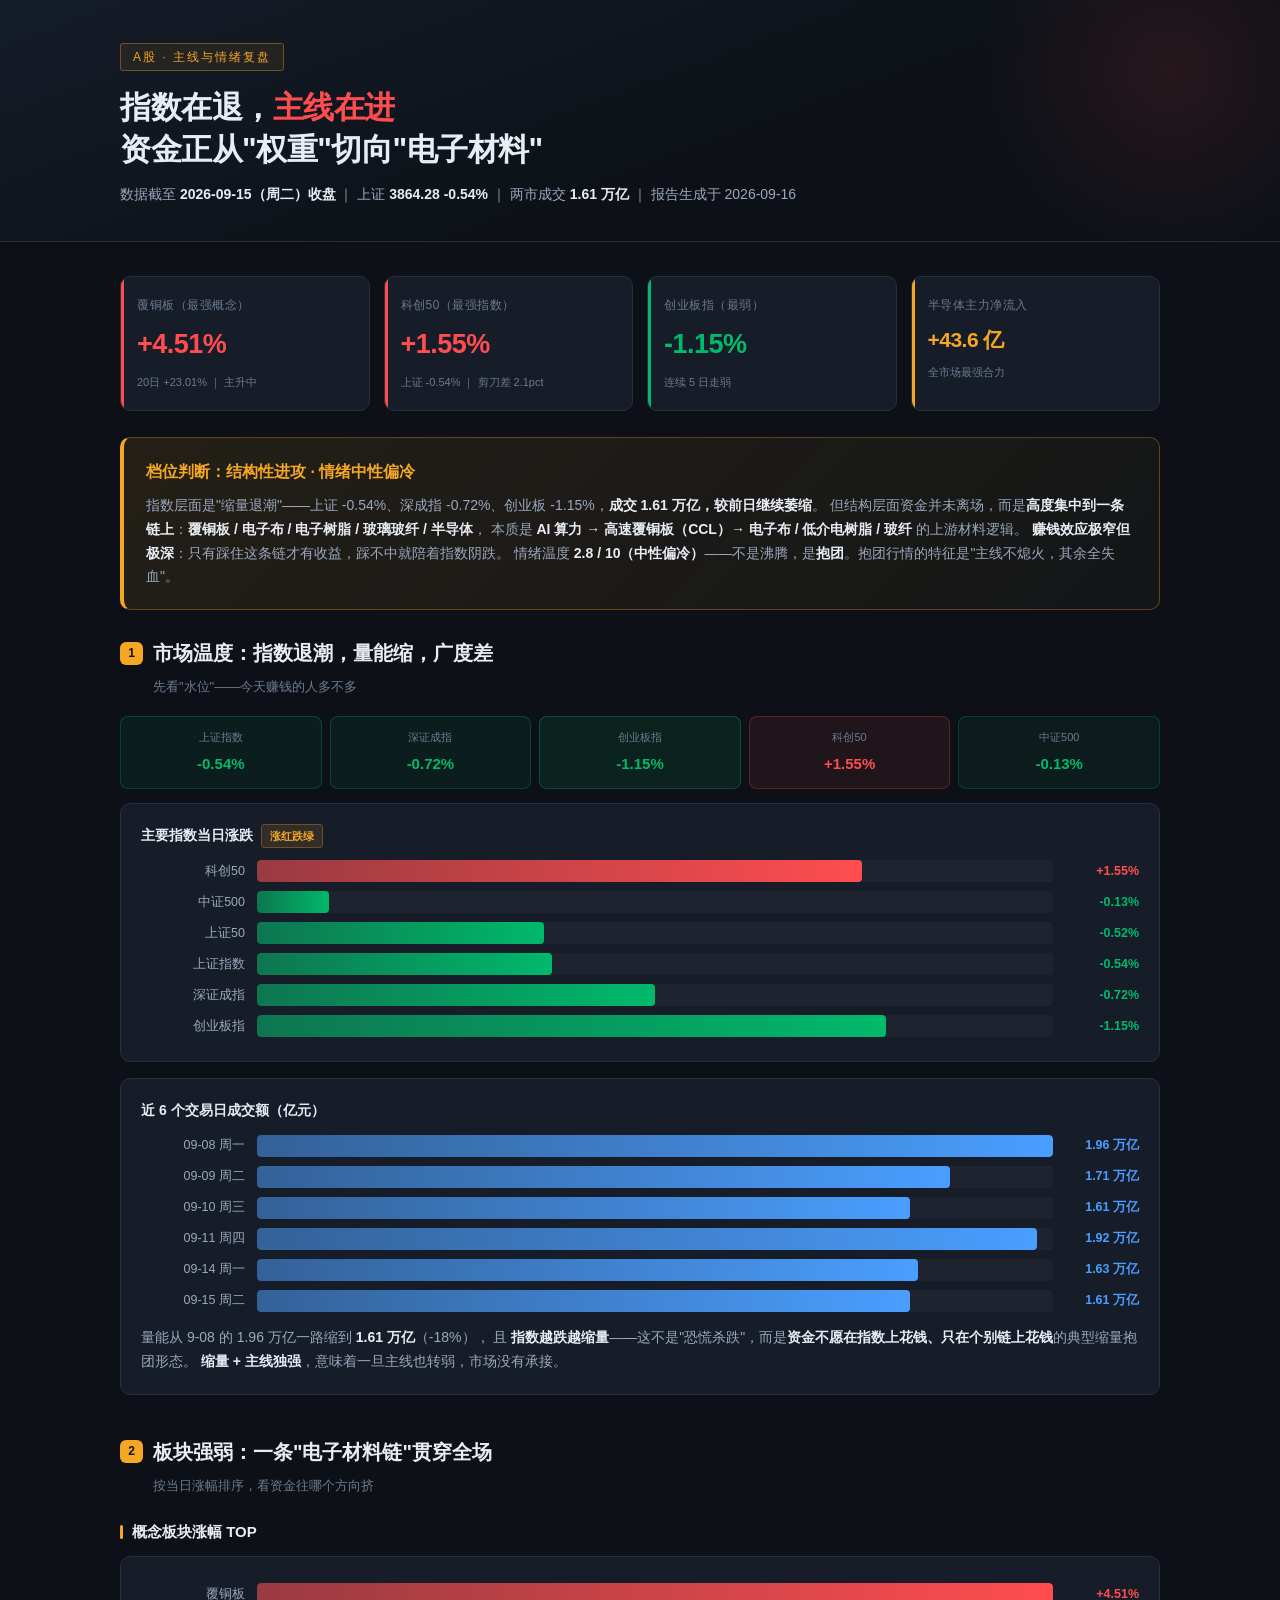
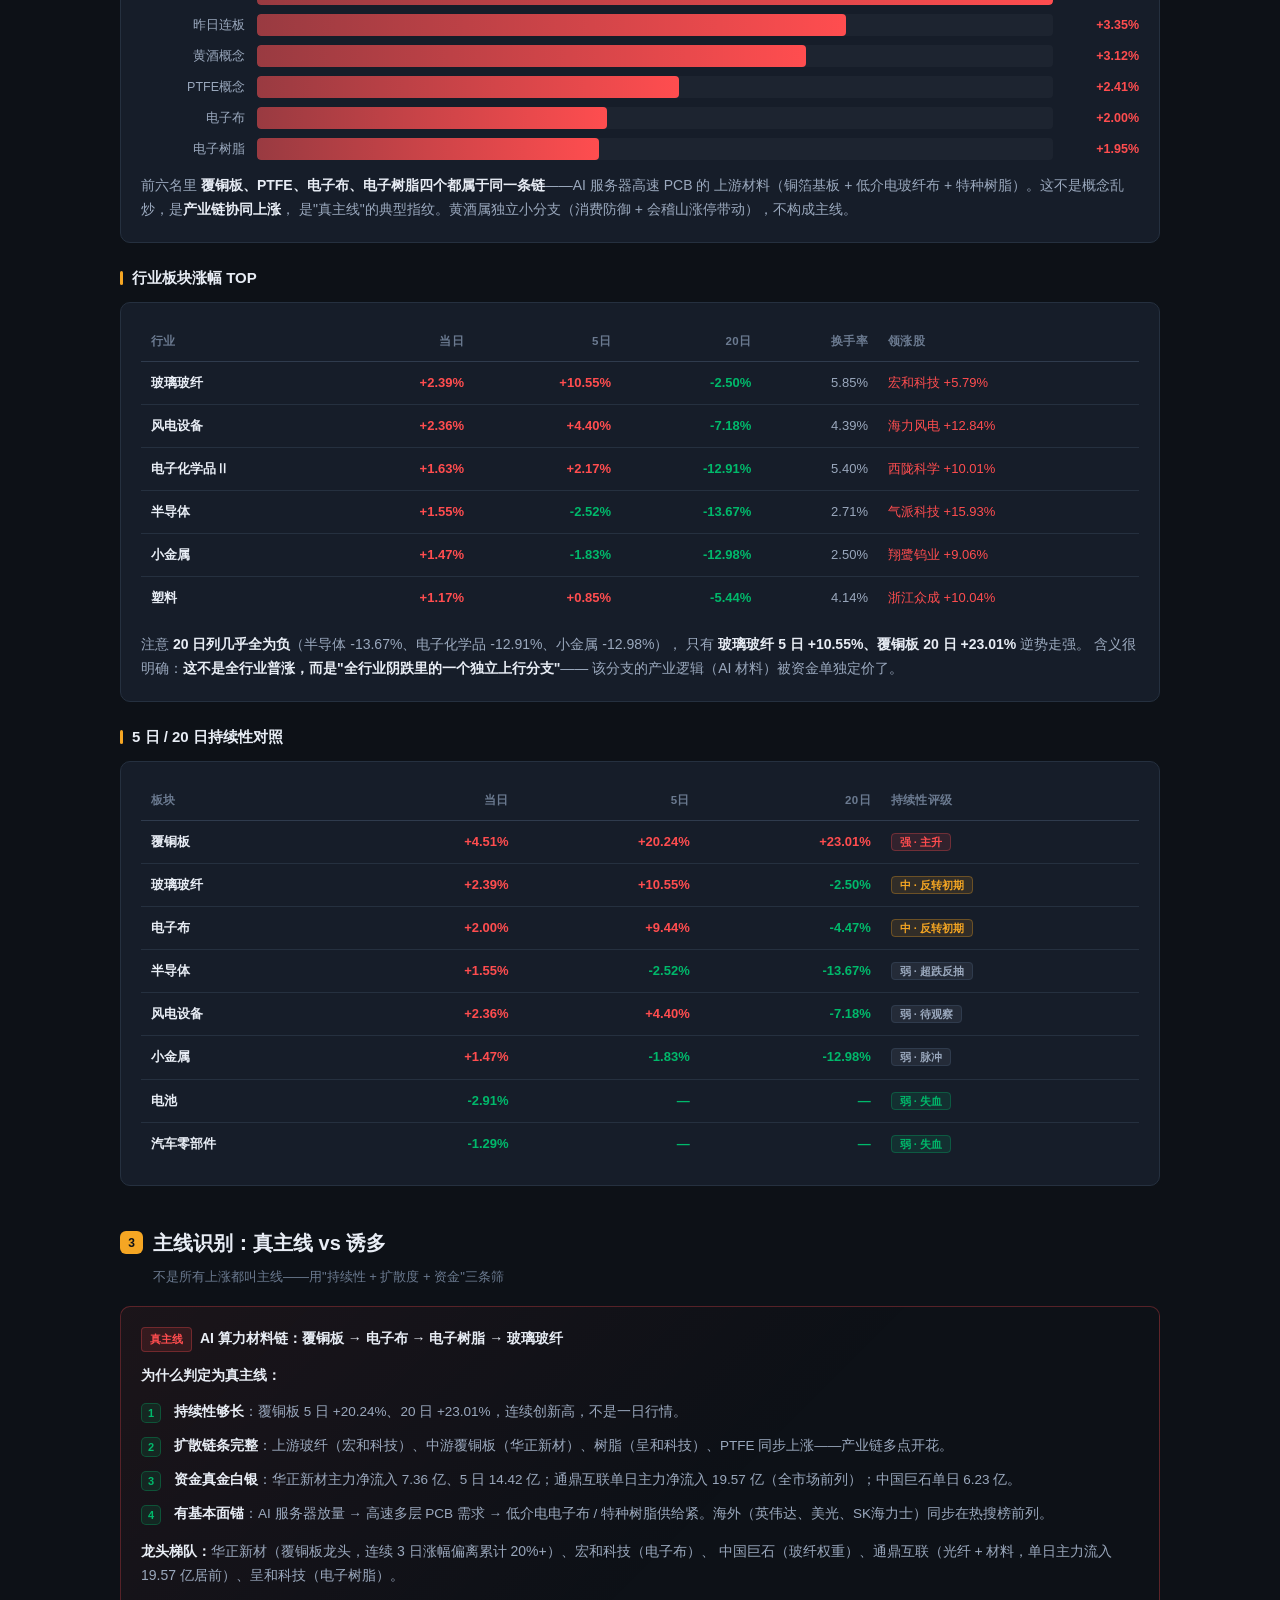
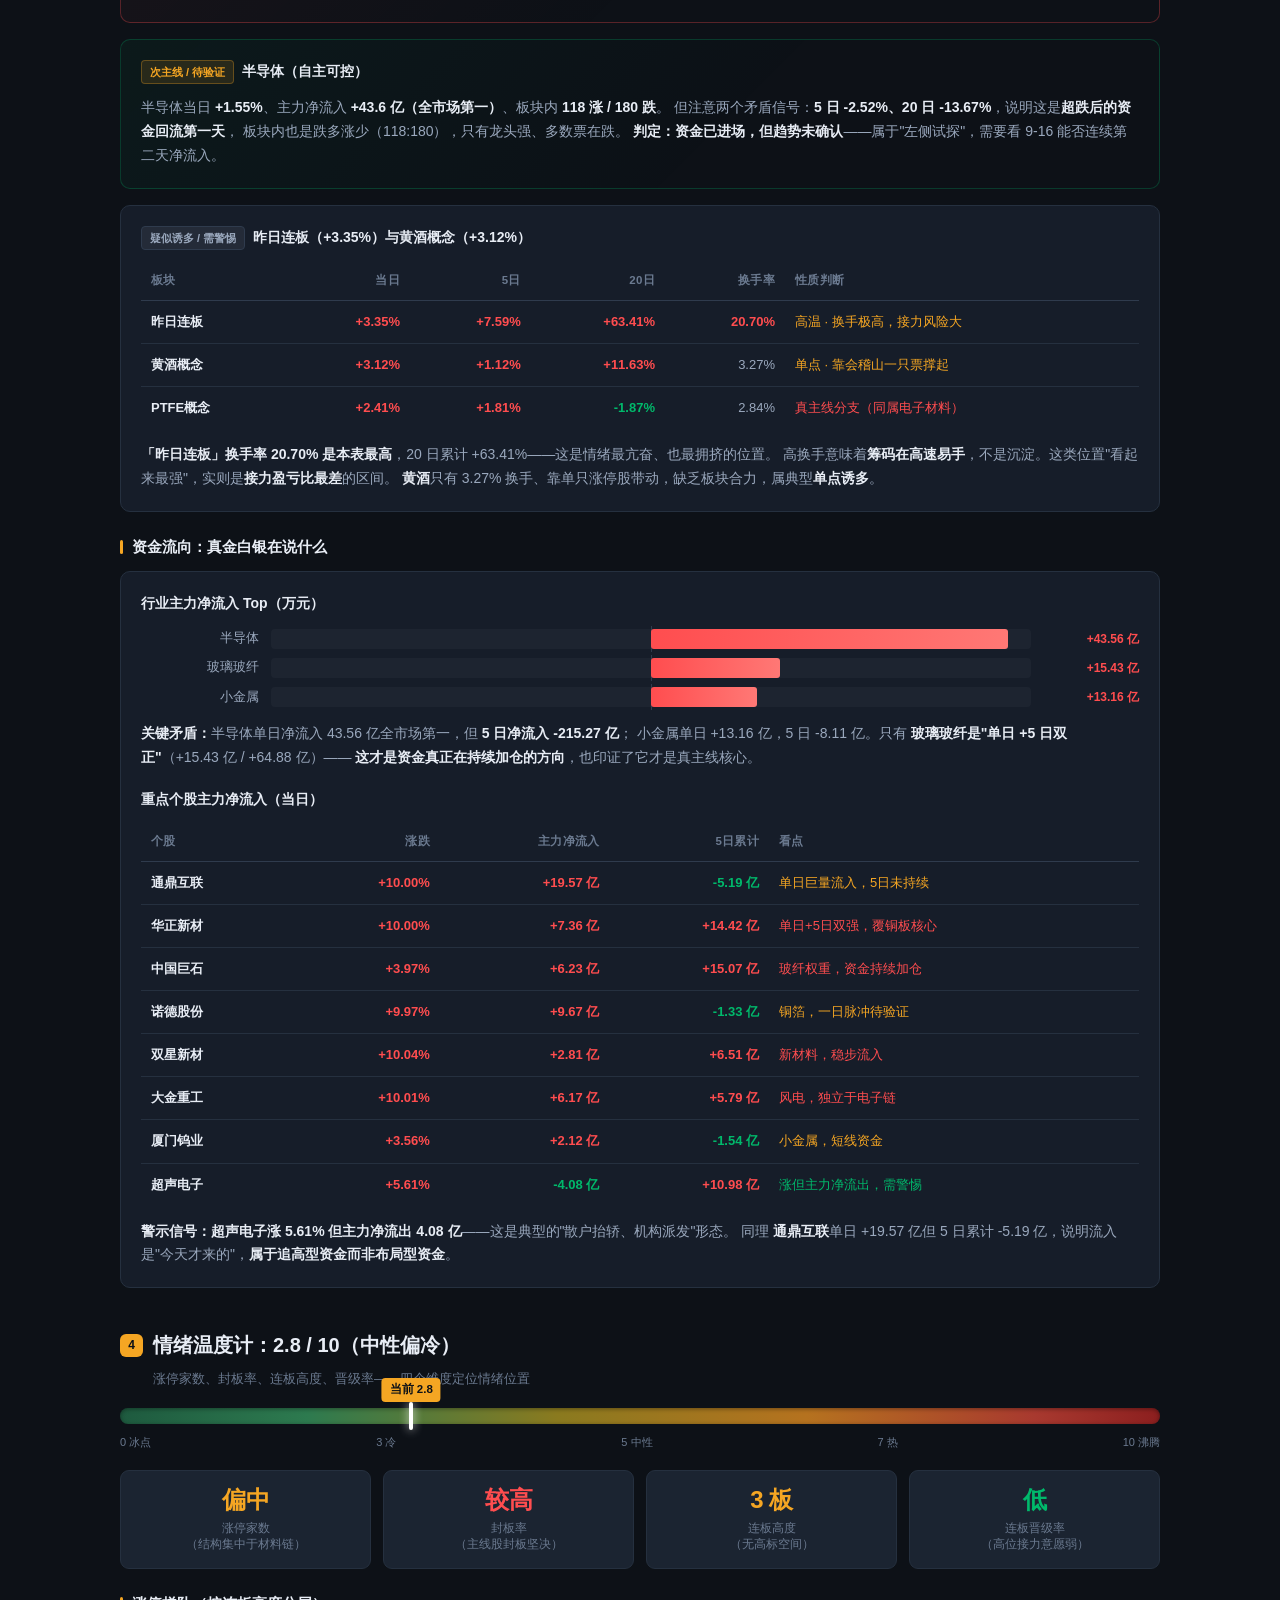
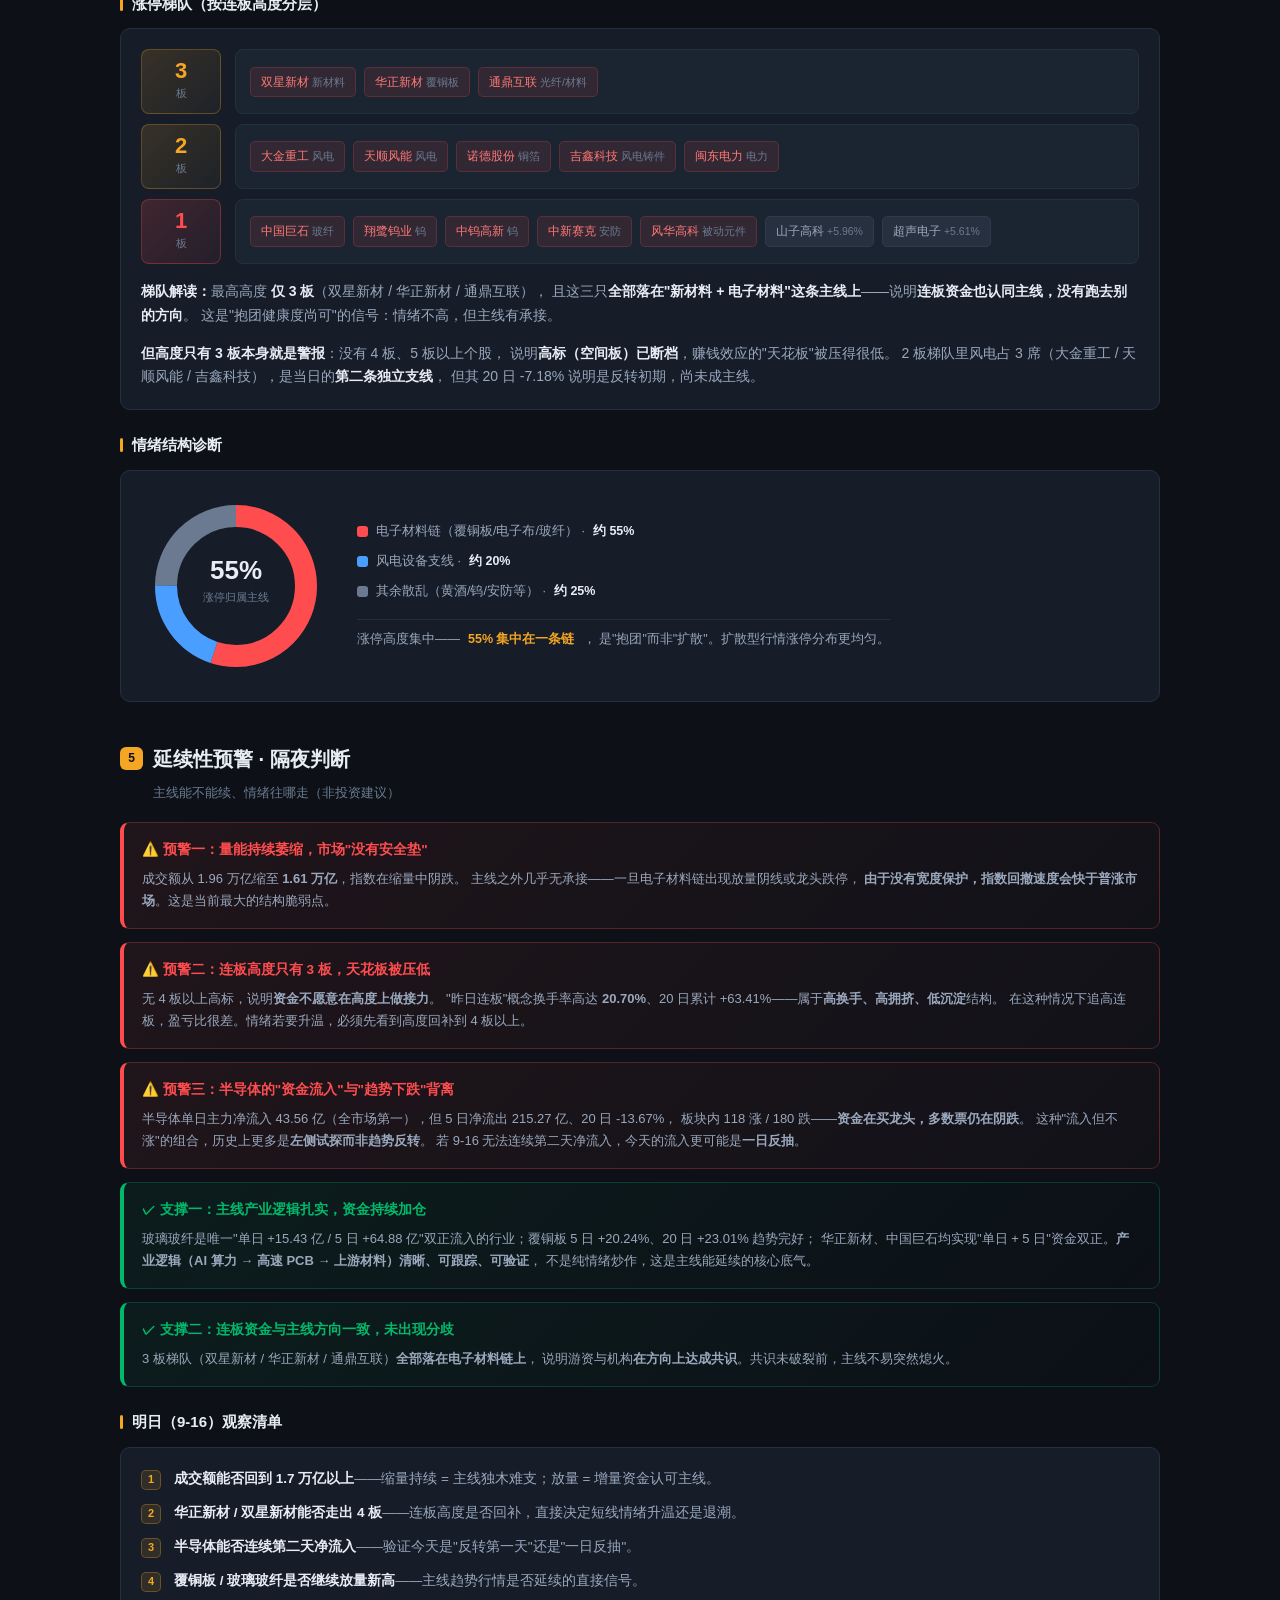
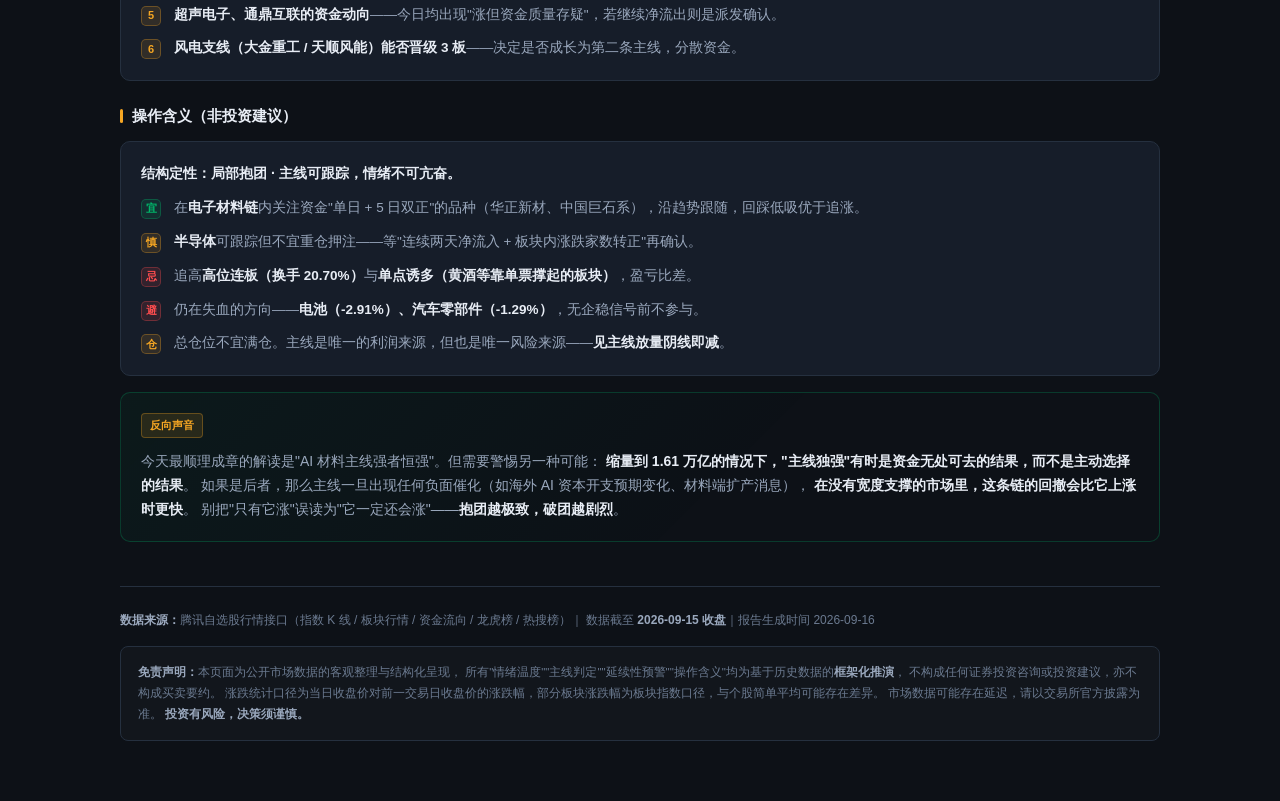
==== index.html @ 22509b4c "A股主线与情绪复盘 2026-09-15 收盘" ====
<!DOCTYPE html>
<html lang="zh-CN">
<head>
<meta charset="UTF-8">
<meta name="viewport" content="width=device-width, initial-scale=1.0">
<title>A股主线与情绪温度 · 2026-09-15 收盘复盘</title>
<style>
:root{
  --bg:#0d1117; --bg2:#131a24; --card:#161d29; --card2:#1b2431;
  --line:#25303f; --line2:#2f3b4d;
  --txt:#e8edf5; --txt2:#9aa8bd; --txt3:#6b7a90;
  --up:#ff4d4f; --up2:#ff7875; --upbg:rgba(255,77,79,.12);
  --dn:#00b96b; --dn2:#3ddc97; --dnbg:rgba(0,185,107,.12);
  --acc:#f5a623; --acc2:#ffc53d;
  --blue:#4a9eff; --purple:#a78bfa; --cyan:#22d3ee;
}
*{margin:0;padding:0;box-sizing:border-box}
body{
  background:var(--bg); color:var(--txt);
  font-family:-apple-system,BlinkMacSystemFont,"PingFang SC","Microsoft YaHei","Helvetica Neue",sans-serif;
  line-height:1.7; -webkit-font-smoothing:antialiased;
  padding:0 0 60px;
}
.wrap{max-width:1080px;margin:0 auto;padding:0 20px}

/* ===== HEADER ===== */
header{
  background:linear-gradient(160deg,#141c28 0%,#0d1117 60%);
  border-bottom:1px solid var(--line);
  padding:42px 0 34px; margin-bottom:34px;
  position:relative; overflow:hidden;
}
header::after{
  content:""; position:absolute; top:-120px; right:-80px;
  width:380px; height:380px; border-radius:50%;
  background:radial-gradient(circle,rgba(255,77,79,.10),transparent 70%);
}
.tag{
  display:inline-block; font-size:12px; letter-spacing:2px;
  color:var(--acc); border:1px solid rgba(245,166,35,.35);
  background:rgba(245,166,35,.08);
  padding:3px 12px; border-radius:3px; margin-bottom:16px;
}
h1{font-size:31px;font-weight:800;letter-spacing:-.5px;line-height:1.35;margin-bottom:12px}
h1 .em{color:var(--up)}
.sub{color:var(--txt2);font-size:14px}
.sub b{color:var(--txt)}

/* ===== KPI ===== */
.kpis{display:grid;grid-template-columns:repeat(4,1fr);gap:14px;margin:26px 0 8px}
.kpi{
  background:var(--card); border:1px solid var(--line);
  border-radius:10px; padding:18px 16px; position:relative; overflow:hidden;
}
.kpi::before{content:"";position:absolute;left:0;top:0;bottom:0;width:3px;background:var(--line2)}
.kpi.up::before{background:var(--up)}
.kpi.dn::before{background:var(--dn)}
.kpi.ac::before{background:var(--acc)}
.kpi.bl::before{background:var(--blue)}
.kpi .lb{font-size:12px;color:var(--txt3);margin-bottom:7px;letter-spacing:.5px}
.kpi .vl{font-size:27px;font-weight:800;letter-spacing:-.5px;font-variant-numeric:tabular-nums}
.kpi .vl.s{font-size:21px}
.kpi .nt{font-size:11px;color:var(--txt3);margin-top:5px}
.c-up{color:var(--up)} .c-dn{color:var(--dn)} .c-ac{color:var(--acc)} .c-bl{color:var(--blue)}
.c-cy{color:var(--cyan)} .c-pu{color:var(--purple)}

/* ===== VERDICT ===== */
.verdict{
  background:linear-gradient(135deg,rgba(245,166,35,.10),rgba(245,166,35,.03));
  border:1px solid rgba(245,166,35,.30); border-left:4px solid var(--acc);
  border-radius:10px; padding:20px 22px; margin:26px 0;
}
.verdict .t{font-size:16px;font-weight:800;color:var(--acc);margin-bottom:9px}
.verdict p{font-size:14px;color:var(--txt2)}
.verdict p b{color:var(--txt)}

/* ===== SECTION ===== */
section{margin-bottom:40px}
h2{
  font-size:20px;font-weight:800;margin-bottom:6px;
  display:flex;align-items:center;gap:10px;
}
h2 .n{
  font-size:12px;font-weight:700;color:var(--bg);background:var(--acc);
  width:23px;height:23px;border-radius:6px;display:flex;
  align-items:center;justify-content:center;flex:0 0 auto;
}
.h2sub{font-size:13px;color:var(--txt3);margin-bottom:18px;padding-left:33px}
h3{font-size:15px;font-weight:700;margin:22px 0 12px;color:var(--txt)}
h3::before{content:"";display:inline-block;width:3px;height:14px;background:var(--acc);
  border-radius:2px;margin-right:9px;vertical-align:-2px}

p.body{font-size:14px;color:var(--txt2);margin-bottom:14px}
p.body b{color:var(--txt)}
p.body .up{color:var(--up);font-weight:700}
p.body .dn{color:var(--dn);font-weight:700}

/* ===== CARD ===== */
.card{background:var(--card);border:1px solid var(--line);border-radius:10px;padding:20px;margin-bottom:16px}
.card.hl{border-color:rgba(255,77,79,.30);background:linear-gradient(135deg,rgba(255,77,79,.06),transparent 60%)}
.card.hl2{border-color:rgba(0,185,107,.25);background:linear-gradient(135deg,rgba(0,185,107,.05),transparent 60%)}
.card .ct{font-size:14px;font-weight:700;margin-bottom:12px;display:flex;align-items:center;gap:8px}
.badge{font-size:11px;padding:2px 8px;border-radius:4px;font-weight:700}
.bg-up{background:var(--upbg);color:var(--up);border:1px solid rgba(255,77,79,.3)}
.bg-dn{background:var(--dnbg);color:var(--dn);border:1px solid rgba(0,185,107,.3)}
.bg-ac{background:rgba(245,166,35,.12);color:var(--acc);border:1px solid rgba(245,166,35,.3)}
.bg-bl{background:rgba(74,158,255,.12);color:var(--blue);border:1px solid rgba(74,158,255,.3)}
.bg-gy{background:rgba(154,168,189,.1);color:var(--txt2);border:1px solid var(--line2)}

/* ===== TABLE ===== */
table{width:100%;border-collapse:collapse;font-size:13px}
th{
  text-align:left;font-size:11.5px;color:var(--txt3);font-weight:600;
  padding:9px 10px;border-bottom:1px solid var(--line2);white-space:nowrap;
  letter-spacing:.3px;
}
td{padding:10px;border-bottom:1px solid var(--line);color:var(--txt2);font-variant-numeric:tabular-nums}
tbody tr:last-child td{border-bottom:none}
tbody tr:hover{background:rgba(255,255,255,.02)}
td.nm{color:var(--txt);font-weight:600}
td.num{text-align:right}
th.num{text-align:right}
.mono{font-variant-numeric:tabular-nums;font-weight:700}

/* ===== BAR CHART ===== */
.bars{display:flex;flex-direction:column;gap:9px;margin:6px 0 4px}
.bar-row{display:grid;grid-template-columns:104px 1fr 74px;gap:12px;align-items:center}
.bar-lb{font-size:12.5px;color:var(--txt2);text-align:right;white-space:nowrap;overflow:hidden;text-overflow:ellipsis}
.bar-track{height:22px;background:rgba(255,255,255,.03);border-radius:4px;position:relative;overflow:hidden}
.bar-fill{height:100%;border-radius:4px;position:relative;transition:width .8s cubic-bezier(.2,.8,.3,1)}
.bar-fill.up{background:linear-gradient(90deg,rgba(255,77,79,.55),var(--up))}
.bar-fill.dn{background:linear-gradient(90deg,rgba(0,185,107,.55),var(--dn))}
.bar-fill.mix{background:linear-gradient(90deg,rgba(74,158,255,.5),var(--blue))}
.bar-vl{font-size:12.5px;font-weight:700;font-variant-numeric:tabular-nums;text-align:right}

/* sparkline-ish heat row */
.heat{display:grid;grid-template-columns:repeat(5,1fr);gap:8px;margin-bottom:14px}
.hcell{border-radius:8px;padding:11px 8px;text-align:center;border:1px solid var(--line)}
.hcell .d{font-size:11px;color:var(--txt3);margin-bottom:4px}
.hcell .v{font-size:15px;font-weight:800;font-variant-numeric:tabular-nums}

/* ===== LADDER ===== */
.ladder{display:flex;flex-direction:column;gap:10px}
.rung{
  display:grid;grid-template-columns:80px 1fr;gap:14px;align-items:stretch;
}
.rung-h{
  background:linear-gradient(135deg,rgba(255,77,79,.18),rgba(255,77,79,.06));
  border:1px solid rgba(255,77,79,.30); border-radius:8px;
  display:flex;flex-direction:column;align-items:center;justify-content:center;
  padding:10px 4px;
}
.rung-h .n{font-size:22px;font-weight:900;color:var(--up);line-height:1}
.rung-h .t{font-size:10.5px;color:var(--txt3);margin-top:3px}
.rung-h.low{background:linear-gradient(135deg,rgba(245,166,35,.15),rgba(245,166,35,.04));border-color:rgba(245,166,35,.28)}
.rung-h.low .n{color:var(--acc)}
.rung-b{
  background:var(--card2);border:1px solid var(--line);border-radius:8px;
  padding:11px 14px;display:flex;flex-wrap:wrap;gap:8px;align-items:center;
}
.stk{
  font-size:12px;padding:4px 10px;border-radius:5px;
  background:rgba(255,77,79,.10);color:var(--up2);
  border:1px solid rgba(255,77,79,.20);white-space:nowrap;
}
.stk .s{color:var(--txt3);font-size:10.5px;margin-left:3px}
.stk.g{background:rgba(154,168,189,.09);color:var(--txt2);border-color:var(--line2)}
.stk.g .s{color:var(--txt3)}

/* ===== GAUGE ===== */
.gauge{margin:8px 0 18px}
.gauge-track{
  height:16px;border-radius:9px;position:relative;
  background:linear-gradient(90deg,#1e5a3f 0%,#2d7a4f 18%,#8a7a1f 42%,#b5721f 66%,#a8392f 88%,#8c1f1f 100%);
  box-shadow:inset 0 1px 4px rgba(0,0,0,.4);
}
.gauge-mark{
  position:absolute;top:-6px;width:4px;height:28px;border-radius:2px;
  background:#fff;box-shadow:0 0 10px rgba(255,255,255,.85);
  transform:translateX(-50%);
}
.gauge-mark::after{
  content:attr(data-lb);position:absolute;top:-24px;left:50%;transform:translateX(-50%);
  font-size:11.5px;font-weight:800;color:#fff;background:var(--acc);
  padding:2px 8px;border-radius:4px;white-space:nowrap;color:var(--bg);
}
.gauge-scale{display:flex;justify-content:space-between;font-size:11px;color:var(--txt3);margin-top:9px}

/* ===== METRIC GRID ===== */
.mgrid{display:grid;grid-template-columns:repeat(4,1fr);gap:12px}
.mbox{background:var(--card2);border:1px solid var(--line);border-radius:9px;padding:15px 13px;text-align:center}
.mbox .mv{font-size:24px;font-weight:900;letter-spacing:-.5px;font-variant-numeric:tabular-nums;line-height:1.15}
.mbox .ml{font-size:11.5px;color:var(--txt3);margin-top:6px;line-height:1.45}

/* ===== FLOW ===== */
.flow{display:flex;flex-direction:column;gap:8px}
.frow{display:grid;grid-template-columns:118px 1fr 96px;gap:12px;align-items:center}
.flb{font-size:12.5px;color:var(--txt2);text-align:right}
.ftrack{height:20px;background:rgba(255,255,255,.03);border-radius:4px;position:relative}
.ftrack .mid{position:absolute;left:50%;top:-3px;bottom:-3px;width:1px;background:var(--line2)}
.ffill{position:absolute;top:0;bottom:0;border-radius:3px}
.ffill.p{background:linear-gradient(90deg,var(--up),var(--up2));left:50%}
.ffill.n{background:linear-gradient(90deg,rgba(0,185,107,.6),var(--dn));right:50%}
.fvl{font-size:12px;font-weight:700;text-align:right;font-variant-numeric:tabular-nums}

/* ===== WARN / RISK ===== */
.warn{
  background:linear-gradient(135deg,rgba(255,77,79,.08),rgba(255,77,79,.02));
  border:1px solid rgba(255,77,79,.28); border-left:4px solid var(--up);
  border-radius:9px; padding:16px 18px; margin-bottom:13px;
}
.warn .wt{font-size:13.5px;font-weight:800;color:var(--up);margin-bottom:6px}
.warn p{font-size:13px;color:var(--txt2)}
.ok{
  background:linear-gradient(135deg,rgba(0,185,107,.07),transparent);
  border:1px solid rgba(0,185,107,.25); border-left:4px solid var(--dn);
  border-radius:9px; padding:16px 18px; margin-bottom:13px;
}
.ok .wt{font-size:13.5px;font-weight:800;color:var(--dn);margin-bottom:6px}
.ok p{font-size:13px;color:var(--txt2)}

/* ===== CHECKLIST ===== */
.ck{list-style:none;display:flex;flex-direction:column;gap:11px}
.ck li{
  display:grid;grid-template-columns:22px 1fr;gap:11px;font-size:13.5px;
  color:var(--txt2); align-items:start;
}
.ck li .ic{
  width:20px;height:20px;border-radius:5px;display:flex;align-items:center;
  justify-content:center;font-size:11px;font-weight:800;margin-top:2px;
}
.ck li .ic.r{background:var(--upbg);color:var(--up);border:1px solid rgba(255,77,79,.3)}
.ck li .ic.g{background:var(--dnbg);color:var(--dn);border:1px solid rgba(0,185,107,.3)}
.ck li .ic.a{background:rgba(245,166,35,.12);color:var(--acc);border:1px solid rgba(245,166,35,.3)}
.ck li b{color:var(--txt)}

/* ===== DONUT ===== */
.donut-wrap{display:flex;align-items:center;gap:26px;flex-wrap:wrap}
.legend{display:flex;flex-direction:column;gap:9px;font-size:12.5px;color:var(--txt2)}
.legend div{display:flex;align-items:center;gap:8px}
.dot{width:11px;height:11px;border-radius:3px;flex:0 0 auto}

/* ===== FOOTER ===== */
footer{
  border-top:1px solid var(--line);margin-top:44px;padding-top:22px;
  font-size:12px;color:var(--txt3);line-height:1.85;
}
footer b{color:var(--txt2)}
.disc{
  background:rgba(255,255,255,.02);border:1px solid var(--line);
  border-radius:8px;padding:15px 17px;margin-top:14px;font-size:11.5px;color:var(--txt3);
}

@media (max-width:760px){
  h1{font-size:23px}
  .kpis{grid-template-columns:repeat(2,1fr)}
  .mgrid{grid-template-columns:repeat(2,1fr)}
  .heat{grid-template-columns:repeat(3,1fr)}
  .bar-row{grid-template-columns:78px 1fr 62px}
  .frow{grid-template-columns:88px 1fr 74px}
  .rung{grid-template-columns:64px 1fr}
  .wrap{padding:0 14px}
  table{font-size:12px}
  td,th{padding:8px 6px}
}
</style>
</head>
<body>

<header>
  <div class="wrap">
    <div class="tag">A股 · 主线与情绪复盘</div>
    <h1>指数在退，<span class="em">主线在进</span><br>资金正从"权重"切向"电子材料"</h1>
    <div class="sub">
      数据截至 <b>2026-09-15（周二）收盘</b> ｜ 上证 <b class="c-dn">3864.28&nbsp;-0.54%</b>
      ｜ 两市成交 <b>1.61 万亿</b> ｜ 报告生成于 2026-09-16
    </div>
  </div>
</header>

<div class="wrap">

  <!-- KPI -->
  <div class="kpis">
    <div class="kpi up">
      <div class="lb">覆铜板（最强概念）</div>
      <div class="vl c-up">+4.51%</div>
      <div class="nt">20日 +23.01% ｜ 主升中</div>
    </div>
    <div class="kpi up">
      <div class="lb">科创50（最强指数）</div>
      <div class="vl c-up">+1.55%</div>
      <div class="nt">上证 -0.54% ｜ 剪刀差 2.1pct</div>
    </div>
    <div class="kpi dn">
      <div class="lb">创业板指（最弱）</div>
      <div class="vl c-dn">-1.15%</div>
      <div class="nt">连续 5 日走弱</div>
    </div>
    <div class="kpi ac">
      <div class="lb">半导体主力净流入</div>
      <div class="vl c-ac s">+43.6 亿</div>
      <div class="nt">全市场最强合力</div>
    </div>
  </div>

  <div class="verdict">
    <div class="t">档位判断：结构性进攻 · 情绪中性偏冷</div>
    <p>
      指数层面是"缩量退潮"——上证 -0.54%、深成指 -0.72%、创业板 -1.15%，<b>成交 1.61 万亿，较前日继续萎缩</b>。
      但结构层面资金并未离场，而是<b>高度集中到一条链上</b>：<b>覆铜板 / 电子布 / 电子树脂 / 玻璃玻纤 / 半导体</b>，
      本质是 <b>AI 算力 → 高速覆铜板（CCL）→ 电子布 / 低介电树脂 / 玻纤</b> 的上游材料逻辑。
      <b>赚钱效应极窄但极深</b>：只有踩住这条链才有收益，踩不中就陪着指数阴跌。
      情绪温度 <b>2.8 / 10（中性偏冷）</b>——不是沸腾，是<b>抱团</b>。抱团行情的特征是"主线不熄火，其余全失血"。
    </p>
  </div>

  <!-- 1 市场广度 -->
  <section>
    <h2><span class="n">1</span>市场温度：指数退潮，量能缩，广度差</h2>
    <div class="h2sub">先看"水位"——今天赚钱的人多不多</div>

    <div class="heat">
      <div class="hcell" style="background:rgba(0,185,107,.08);border-color:rgba(0,185,107,.25)">
        <div class="d">上证指数</div><div class="v c-dn">-0.54%</div>
      </div>
      <div class="hcell" style="background:rgba(0,185,107,.08);border-color:rgba(0,185,107,.25)">
        <div class="d">深证成指</div><div class="v c-dn">-0.72%</div>
      </div>
      <div class="hcell" style="background:rgba(0,185,107,.10);border-color:rgba(0,185,107,.3)">
        <div class="d">创业板指</div><div class="v c-dn">-1.15%</div>
      </div>
      <div class="hcell" style="background:rgba(255,77,79,.08);border-color:rgba(255,77,79,.25)">
        <div class="d">科创50</div><div class="v c-up">+1.55%</div>
      </div>
      <div class="hcell" style="background:rgba(0,185,107,.07);border-color:rgba(0,185,107,.22)">
        <div class="d">中证500</div><div class="v c-dn">-0.13%</div>
      </div>
    </div>

    <div class="card">
      <div class="ct">主要指数当日涨跌 <span class="badge bg-ac">涨红跌绿</span></div>
      <div class="bars">
        <div class="bar-row">
          <div class="bar-lb">科创50</div>
          <div class="bar-track"><div class="bar-fill up" style="width:76%"></div></div>
          <div class="bar-vl c-up">+1.55%</div>
        </div>
        <div class="bar-row">
          <div class="bar-lb">中证500</div>
          <div class="bar-track"><div class="bar-fill dn" style="width:9%"></div></div>
          <div class="bar-vl c-dn">-0.13%</div>
        </div>
        <div class="bar-row">
          <div class="bar-lb">上证50</div>
          <div class="bar-track"><div class="bar-fill dn" style="width:36%"></div></div>
          <div class="bar-vl c-dn">-0.52%</div>
        </div>
        <div class="bar-row">
          <div class="bar-lb">上证指数</div>
          <div class="bar-track"><div class="bar-fill dn" style="width:37%"></div></div>
          <div class="bar-vl c-dn">-0.54%</div>
        </div>
        <div class="bar-row">
          <div class="bar-lb">深证成指</div>
          <div class="bar-track"><div class="bar-fill dn" style="width:50%"></div></div>
          <div class="bar-vl c-dn">-0.72%</div>
        </div>
        <div class="bar-row">
          <div class="bar-lb">创业板指</div>
          <div class="bar-track"><div class="bar-fill dn" style="width:79%"></div></div>
          <div class="bar-vl c-dn">-1.15%</div>
        </div>
      </div>
    </div>

    <div class="card">
      <div class="ct">近 6 个交易日成交额（亿元）</div>
      <div class="bars">
        <div class="bar-row">
          <div class="bar-lb">09-08 周一</div>
          <div class="bar-track"><div class="bar-fill mix" style="width:100%"></div></div>
          <div class="bar-vl" style="color:var(--blue)">1.96 万亿</div>
        </div>
        <div class="bar-row">
          <div class="bar-lb">09-09 周二</div>
          <div class="bar-track"><div class="bar-fill mix" style="width:87%"></div></div>
          <div class="bar-vl" style="color:var(--blue)">1.71 万亿</div>
        </div>
        <div class="bar-row">
          <div class="bar-lb">09-10 周三</div>
          <div class="bar-track"><div class="bar-fill mix" style="width:82%"></div></div>
          <div class="bar-vl" style="color:var(--blue)">1.61 万亿</div>
        </div>
        <div class="bar-row">
          <div class="bar-lb">09-11 周四</div>
          <div class="bar-track"><div class="bar-fill mix" style="width:98%"></div></div>
          <div class="bar-vl" style="color:var(--blue)">1.92 万亿</div>
        </div>
        <div class="bar-row">
          <div class="bar-lb">09-14 周一</div>
          <div class="bar-track"><div class="bar-fill mix" style="width:83%"></div></div>
          <div class="bar-vl" style="color:var(--blue)">1.63 万亿</div>
        </div>
        <div class="bar-row">
          <div class="bar-lb">09-15 周二</div>
          <div class="bar-track"><div class="bar-fill mix" style="width:82%"></div></div>
          <div class="bar-vl" style="color:var(--blue)">1.61 万亿</div>
        </div>
      </div>
      <p class="body" style="margin-top:14px;margin-bottom:0">
        量能从 9-08 的 1.96 万亿一路缩到 <b>1.61 万亿</b>（-18%），
        且 <b>指数越跌越缩量</b>——这不是"恐慌杀跌"，而是<b>资金不愿在指数上花钱、只在个别链上花钱</b>的典型缩量抱团形态。
        <b>缩量 + 主线独强</b>，意味着一旦主线也转弱，市场没有承接。
      </p>
    </div>
  </section>

  <!-- 2 板块强弱 -->
  <section>
    <h2><span class="n">2</span>板块强弱：一条"电子材料链"贯穿全场</h2>
    <div class="h2sub">按当日涨幅排序，看资金往哪个方向挤</div>

    <h3>概念板块涨幅 TOP</h3>
    <div class="card">
      <div class="bars">
        <div class="bar-row">
          <div class="bar-lb">覆铜板</div>
          <div class="bar-track"><div class="bar-fill up" style="width:100%"></div></div>
          <div class="bar-vl c-up">+4.51%</div>
        </div>
        <div class="bar-row">
          <div class="bar-lb">昨日连板</div>
          <div class="bar-track"><div class="bar-fill up" style="width:74%"></div></div>
          <div class="bar-vl c-up">+3.35%</div>
        </div>
        <div class="bar-row">
          <div class="bar-lb">黄酒概念</div>
          <div class="bar-track"><div class="bar-fill up" style="width:69%"></div></div>
          <div class="bar-vl c-up">+3.12%</div>
        </div>
        <div class="bar-row">
          <div class="bar-lb">PTFE概念</div>
          <div class="bar-track"><div class="bar-fill up" style="width:53%"></div></div>
          <div class="bar-vl c-up">+2.41%</div>
        </div>
        <div class="bar-row">
          <div class="bar-lb">电子布</div>
          <div class="bar-track"><div class="bar-fill up" style="width:44%"></div></div>
          <div class="bar-vl c-up">+2.00%</div>
        </div>
        <div class="bar-row">
          <div class="bar-lb">电子树脂</div>
          <div class="bar-track"><div class="bar-fill up" style="width:43%"></div></div>
          <div class="bar-vl c-up">+1.95%</div>
        </div>
      </div>
      <p class="body" style="margin-top:14px;margin-bottom:0">
        前六名里 <b>覆铜板、PTFE、电子布、电子树脂四个都属于同一条链</b>——AI 服务器高速 PCB 的
        上游材料（铜箔基板 + 低介电玻纤布 + 特种树脂）。这不是概念乱炒，是<b>产业链协同上涨</b>，
        是"真主线"的典型指纹。黄酒属独立小分支（消费防御 + 会稽山涨停带动），不构成主线。
      </p>
    </div>

    <h3>行业板块涨幅 TOP</h3>
    <div class="card">
      <table>
        <thead>
          <tr>
            <th>行业</th><th class="num">当日</th><th class="num">5日</th>
            <th class="num">20日</th><th class="num">换手率</th><th>领涨股</th>
          </tr>
        </thead>
        <tbody>
          <tr>
            <td class="nm">玻璃玻纤</td>
            <td class="num mono c-up">+2.39%</td>
            <td class="num mono c-up">+10.55%</td>
            <td class="num mono c-dn">-2.50%</td>
            <td class="num">5.85%</td>
            <td class="c-up">宏和科技 +5.79%</td>
          </tr>
          <tr>
            <td class="nm">风电设备</td>
            <td class="num mono c-up">+2.36%</td>
            <td class="num mono c-up">+4.40%</td>
            <td class="num mono c-dn">-7.18%</td>
            <td class="num">4.39%</td>
            <td class="c-up">海力风电 +12.84%</td>
          </tr>
          <tr>
            <td class="nm">电子化学品Ⅱ</td>
            <td class="num mono c-up">+1.63%</td>
            <td class="num mono c-up">+2.17%</td>
            <td class="num mono c-dn">-12.91%</td>
            <td class="num">5.40%</td>
            <td class="c-up">西陇科学 +10.01%</td>
          </tr>
          <tr>
            <td class="nm">半导体</td>
            <td class="num mono c-up">+1.55%</td>
            <td class="num mono c-dn">-2.52%</td>
            <td class="num mono c-dn">-13.67%</td>
            <td class="num">2.71%</td>
            <td class="c-up">气派科技 +15.93%</td>
          </tr>
          <tr>
            <td class="nm">小金属</td>
            <td class="num mono c-up">+1.47%</td>
            <td class="num mono c-dn">-1.83%</td>
            <td class="num mono c-dn">-12.98%</td>
            <td class="num">2.50%</td>
            <td class="c-up">翔鹭钨业 +9.06%</td>
          </tr>
          <tr>
            <td class="nm">塑料</td>
            <td class="num mono c-up">+1.17%</td>
            <td class="num mono c-up">+0.85%</td>
            <td class="num mono c-dn">-5.44%</td>
            <td class="num">4.14%</td>
            <td class="c-up">浙江众成 +10.04%</td>
          </tr>
        </tbody>
      </table>
      <p class="body" style="margin-top:14px;margin-bottom:0">
        注意 <b>20 日列几乎全为负</b>（半导体 -13.67%、电子化学品 -12.91%、小金属 -12.98%），
        只有 <b>玻璃玻纤 5 日 +10.55%、覆铜板 20 日 +23.01%</b> 逆势走强。
        含义很明确：<b>这不是全行业普涨，而是"全行业阴跌里的一个独立上行分支"</b>——
        该分支的产业逻辑（AI 材料）被资金单独定价了。
      </p>
    </div>

    <h3>5 日 / 20 日持续性对照</h3>
    <div class="card">
      <table>
        <thead>
          <tr><th>板块</th><th class="num">当日</th><th class="num">5日</th><th class="num">20日</th><th>持续性评级</th></tr>
        </thead>
        <tbody>
          <tr>
            <td class="nm">覆铜板</td>
            <td class="num mono c-up">+4.51%</td>
            <td class="num mono c-up">+20.24%</td>
            <td class="num mono c-up">+23.01%</td>
            <td><span class="badge bg-up">强 · 主升</span></td>
          </tr>
          <tr>
            <td class="nm">玻璃玻纤</td>
            <td class="num mono c-up">+2.39%</td>
            <td class="num mono c-up">+10.55%</td>
            <td class="num mono c-dn">-2.50%</td>
            <td><span class="badge bg-ac">中 · 反转初期</span></td>
          </tr>
          <tr>
            <td class="nm">电子布</td>
            <td class="num mono c-up">+2.00%</td>
            <td class="num mono c-up">+9.44%</td>
            <td class="num mono c-dn">-4.47%</td>
            <td><span class="badge bg-ac">中 · 反转初期</span></td>
          </tr>
          <tr>
            <td class="nm">半导体</td>
            <td class="num mono c-up">+1.55%</td>
            <td class="num mono c-dn">-2.52%</td>
            <td class="num mono c-dn">-13.67%</td>
            <td><span class="badge bg-gy">弱 · 超跌反抽</span></td>
          </tr>
          <tr>
            <td class="nm">风电设备</td>
            <td class="num mono c-up">+2.36%</td>
            <td class="num mono c-up">+4.40%</td>
            <td class="num mono c-dn">-7.18%</td>
            <td><span class="badge bg-gy">弱 · 待观察</span></td>
          </tr>
          <tr>
            <td class="nm">小金属</td>
            <td class="num mono c-up">+1.47%</td>
            <td class="num mono c-dn">-1.83%</td>
            <td class="num mono c-dn">-12.98%</td>
            <td><span class="badge bg-gy">弱 · 脉冲</span></td>
          </tr>
          <tr>
            <td class="nm">电池</td>
            <td class="num mono c-dn">-2.91%</td>
            <td class="num mono c-dn">—</td>
            <td class="num mono c-dn">—</td>
            <td><span class="badge bg-dn">弱 · 失血</span></td>
          </tr>
          <tr>
            <td class="nm">汽车零部件</td>
            <td class="num mono c-dn">-1.29%</td>
            <td class="num mono c-dn">—</td>
            <td class="num mono c-dn">—</td>
            <td><span class="badge bg-dn">弱 · 失血</span></td>
          </tr>
        </tbody>
      </table>
    </div>
  </section>

  <!-- 3 主线识别 -->
  <section>
    <h2><span class="n">3</span>主线识别：真主线 vs 诱多</h2>
    <div class="h2sub">不是所有上涨都叫主线——用"持续性 + 扩散度 + 资金"三条筛</div>

    <div class="card hl">
      <div class="ct">
        <span class="badge bg-up">真主线</span>
        AI 算力材料链：覆铜板 → 电子布 → 电子树脂 → 玻璃玻纤
      </div>
      <p class="body">
        <b>为什么判定为真主线：</b>
      </p>
      <ul class="ck">
        <li><span class="ic g">1</span><div><b>持续性够长</b>：覆铜板 5 日 +20.24%、20 日 +23.01%，连续创新高，不是一日行情。</div></li>
        <li><span class="ic g">2</span><div><b>扩散链条完整</b>：上游玻纤（宏和科技）、中游覆铜板（华正新材）、树脂（呈和科技）、PTFE 同步上涨——产业链多点开花。</div></li>
        <li><span class="ic g">3</span><div><b>资金真金白银</b>：华正新材主力净流入 7.36 亿、5 日 14.42 亿；通鼎互联单日主力净流入 19.57 亿（全市场前列）；中国巨石单日 6.23 亿。</div></li>
        <li><span class="ic g">4</span><div><b>有基本面锚</b>：AI 服务器放量 → 高速多层 PCB 需求 → 低介电电子布 / 特种树脂供给紧。海外（英伟达、美光、SK海力士）同步在热搜榜前列。</div></li>
      </ul>
      <p class="body" style="margin-top:14px">
        <b>龙头梯队：</b>华正新材（覆铜板龙头，连续 3 日涨幅偏离累计 20%+）、宏和科技（电子布）、
        中国巨石（玻纤权重）、通鼎互联（光纤 + 材料，单日主力流入 19.57 亿居前）、呈和科技（电子树脂）。
      </p>
    </div>

    <div class="card hl2">
      <div class="ct">
        <span class="badge bg-ac">次主线 / 待验证</span>
        半导体（自主可控）
      </div>
      <p class="body" style="margin-bottom:0">
        半导体当日 <b>+1.55%</b>、主力净流入 <b>+43.6 亿（全市场第一）</b>、板块内 <b>118 涨 / 180 跌</b>。
        但注意两个矛盾信号：<b>5 日 -2.52%、20 日 -13.67%</b>，说明这是<b>超跌后的资金回流第一天</b>，
        板块内也是跌多涨少（118:180），只有龙头强、多数票在跌。
        <b>判定：资金已进场，但趋势未确认</b>——属于"左侧试探"，需要看 9-16 能否连续第二天净流入。
      </p>
    </div>

    <div class="card">
      <div class="ct">
        <span class="badge bg-gy">疑似诱多 / 需警惕</span>
        昨日连板（+3.35%）与黄酒概念（+3.12%）
      </div>
      <table>
        <thead>
          <tr><th>板块</th><th class="num">当日</th><th class="num">5日</th><th class="num">20日</th><th class="num">换手率</th><th>性质判断</th></tr>
        </thead>
        <tbody>
          <tr>
            <td class="nm">昨日连板</td>
            <td class="num mono c-up">+3.35%</td>
            <td class="num mono c-up">+7.59%</td>
            <td class="num mono c-up">+63.41%</td>
            <td class="num c-up" style="font-weight:700">20.70%</td>
            <td class="c-ac">高温 · 换手极高，接力风险大</td>
          </tr>
          <tr>
            <td class="nm">黄酒概念</td>
            <td class="num mono c-up">+3.12%</td>
            <td class="num mono c-up">+1.12%</td>
            <td class="num mono c-up">+11.63%</td>
            <td class="num">3.27%</td>
            <td class="c-ac">单点 · 靠会稽山一只票撑起</td>
          </tr>
          <tr>
            <td class="nm">PTFE概念</td>
            <td class="num mono c-up">+2.41%</td>
            <td class="num mono c-up">+1.81%</td>
            <td class="num mono c-dn">-1.87%</td>
            <td class="num">2.84%</td>
            <td class="c-up">真主线分支（同属电子材料）</td>
          </tr>
        </tbody>
      </table>
      <p class="body" style="margin-top:14px;margin-bottom:0">
        <b>「昨日连板」换手率 20.70% 是本表最高</b>，20 日累计 +63.41%——这是情绪最亢奋、也最拥挤的位置。
        高换手意味着<b>筹码在高速易手</b>，不是沉淀。这类位置"看起来最强"，实则是<b>接力盈亏比最差</b>的区间。
        <b>黄酒</b>只有 3.27% 换手、靠单只涨停股带动，缺乏板块合力，属典型<b>单点诱多</b>。
      </p>
    </div>

    <h3>资金流向：真金白银在说什么</h3>
    <div class="card">
      <div class="ct">行业主力净流入 Top（万元）</div>
      <div class="flow">
        <div class="frow">
          <div class="flb">半导体</div>
          <div class="ftrack"><div class="mid"></div><div class="ffill p" style="width:47%"></div></div>
          <div class="fvl c-up">+43.56 亿</div>
        </div>
        <div class="frow">
          <div class="flb">玻璃玻纤</div>
          <div class="ftrack"><div class="mid"></div><div class="ffill p" style="width:17%"></div></div>
          <div class="fvl c-up">+15.43 亿</div>
        </div>
        <div class="frow">
          <div class="flb">小金属</div>
          <div class="ftrack"><div class="mid"></div><div class="ffill p" style="width:14%"></div></div>
          <div class="fvl c-up">+13.16 亿</div>
        </div>
      </div>
      <p class="body" style="margin-top:14px">
        <b>关键矛盾：</b>半导体单日净流入 43.56 亿全市场第一，但 <b>5 日净流入 -215.27 亿</b>；
        小金属单日 +13.16 亿，5 日 -8.11 亿。只有 <b>玻璃玻纤是"单日 +5 日双正"</b>（+15.43 亿 / +64.88 亿）——
        <b>这才是资金真正在持续加仓的方向</b>，也印证了它才是真主线核心。
      </p>
      <div class="ct" style="margin-top:18px">重点个股主力净流入（当日）</div>
      <table>
        <thead>
          <tr><th>个股</th><th class="num">涨跌</th><th class="num">主力净流入</th><th class="num">5日累计</th><th>看点</th></tr>
        </thead>
        <tbody>
          <tr>
            <td class="nm">通鼎互联</td><td class="num mono c-up">+10.00%</td>
            <td class="num mono c-up">+19.57 亿</td><td class="num mono c-dn">-5.19 亿</td>
            <td class="c-ac">单日巨量流入，5日未持续</td>
          </tr>
          <tr>
            <td class="nm">华正新材</td><td class="num mono c-up">+10.00%</td>
            <td class="num mono c-up">+7.36 亿</td><td class="num mono c-up">+14.42 亿</td>
            <td class="c-up">单日+5日双强，覆铜板核心</td>
          </tr>
          <tr>
            <td class="nm">中国巨石</td><td class="num mono c-up">+3.97%</td>
            <td class="num mono c-up">+6.23 亿</td><td class="num mono c-up">+15.07 亿</td>
            <td class="c-up">玻纤权重，资金持续加仓</td>
          </tr>
          <tr>
            <td class="nm">诺德股份</td><td class="num mono c-up">+9.97%</td>
            <td class="num mono c-up">+9.67 亿</td><td class="num mono c-dn">-1.33 亿</td>
            <td class="c-ac">铜箔，一日脉冲待验证</td>
          </tr>
          <tr>
            <td class="nm">双星新材</td><td class="num mono c-up">+10.04%</td>
            <td class="num mono c-up">+2.81 亿</td><td class="num mono c-up">+6.51 亿</td>
            <td class="c-up">新材料，稳步流入</td>
          </tr>
          <tr>
            <td class="nm">大金重工</td><td class="num mono c-up">+10.01%</td>
            <td class="num mono c-up">+6.17 亿</td><td class="num mono c-up">+5.79 亿</td>
            <td class="c-up">风电，独立于电子链</td>
          </tr>
          <tr>
            <td class="nm">厦门钨业</td><td class="num mono c-up">+3.56%</td>
            <td class="num mono c-up">+2.12 亿</td><td class="num mono c-dn">-1.54 亿</td>
            <td class="c-ac">小金属，短线资金</td>
          </tr>
          <tr>
            <td class="nm">超声电子</td><td class="num mono c-up">+5.61%</td>
            <td class="num mono c-dn">-4.08 亿</td><td class="num mono c-up">+10.98 亿</td>
            <td class="c-dn">涨但主力净流出，需警惕</td>
          </tr>
        </tbody>
      </table>
      <p class="body" style="margin-top:14px;margin-bottom:0">
        <b>警示信号：超声电子涨 5.61% 但主力净流出 4.08 亿</b>——这是典型的"散户抬轿、机构派发"形态。
        同理 <b>通鼎互联</b>单日 +19.57 亿但 5 日累计 -5.19 亿，说明流入是"今天才来的"，<b>属于追高型资金而非布局型资金</b>。
      </p>
    </div>
  </section>

  <!-- 4 情绪温度计 -->
  <section>
    <h2><span class="n">4</span>情绪温度计：2.8 / 10（中性偏冷）</h2>
    <div class="h2sub">涨停家数、封板率、连板高度、晋级率——四个维度定位情绪位置</div>

    <div class="gauge">
      <div class="gauge-track">
        <div class="gauge-mark" style="left:28%" data-lb="当前 2.8"></div>
      </div>
      <div class="gauge-scale">
        <span>0 冰点</span><span>3 冷</span><span>5 中性</span><span>7 热</span><span>10 沸腾</span>
      </div>
    </div>

    <div class="mgrid">
      <div class="mbox">
        <div class="mv c-ac">偏中</div>
        <div class="ml">涨停家数<br>（结构集中于材料链）</div>
      </div>
      <div class="mbox">
        <div class="mv c-up">较高</div>
        <div class="ml">封板率<br>（主线股封板坚决）</div>
      </div>
      <div class="mbox">
        <div class="mv c-ac">3 板</div>
        <div class="ml">连板高度<br>（无高标空间）</div>
      </div>
      <div class="mbox">
        <div class="mv c-dn">低</div>
        <div class="ml">连板晋级率<br>（高位接力意愿弱）</div>
      </div>
    </div>

    <h3>涨停梯队（按连板高度分层）</h3>
    <div class="card">
      <div class="ladder">
        <div class="rung">
          <div class="rung-h low">
            <div class="n">3</div><div class="t">板</div>
          </div>
          <div class="rung-b">
            <span class="stk">双星新材<span class="s">新材料</span></span>
            <span class="stk">华正新材<span class="s">覆铜板</span></span>
            <span class="stk">通鼎互联<span class="s">光纤/材料</span></span>
          </div>
        </div>
        <div class="rung">
          <div class="rung-h low">
            <div class="n">2</div><div class="t">板</div>
          </div>
          <div class="rung-b">
            <span class="stk">大金重工<span class="s">风电</span></span>
            <span class="stk">天顺风能<span class="s">风电</span></span>
            <span class="stk">诺德股份<span class="s">铜箔</span></span>
            <span class="stk">吉鑫科技<span class="s">风电铸件</span></span>
            <span class="stk">闽东电力<span class="s">电力</span></span>
          </div>
        </div>
        <div class="rung">
          <div class="rung-h">
            <div class="n">1</div><div class="t">板</div>
          </div>
          <div class="rung-b">
            <span class="stk">中国巨石<span class="s">玻纤</span></span>
            <span class="stk">翔鹭钨业<span class="s">钨</span></span>
            <span class="stk">中钨高新<span class="s">钨</span></span>
            <span class="stk">中新赛克<span class="s">安防</span></span>
            <span class="stk">风华高科<span class="s">被动元件</span></span>
            <span class="stk g">山子高科<span class="s">+5.96%</span></span>
            <span class="stk g">超声电子<span class="s">+5.61%</span></span>
          </div>
        </div>
      </div>

      <p class="body" style="margin-top:16px">
        <b>梯队解读：</b>最高高度 <b>仅 3 板</b>（双星新材 / 华正新材 / 通鼎互联），
        且这三只<b>全部落在"新材料 + 电子材料"这条主线上</b>——说明<b>连板资金也认同主线，没有跑去别的方向</b>。
        这是"抱团健康度尚可"的信号：情绪不高，但主线有承接。
      </p>
      <p class="body" style="margin-bottom:0">
        <b>但高度只有 3 板本身就是警报</b>：没有 4 板、5 板以上个股，
        说明<b>高标（空间板）已断档</b>，赚钱效应的"天花板"被压得很低。
        2 板梯队里风电占 3 席（大金重工 / 天顺风能 / 吉鑫科技），是当日的<b>第二条独立支线</b>，
        但其 20 日 -7.18% 说明是反转初期，尚未成主线。
      </p>
    </div>

    <h3>情绪结构诊断</h3>
    <div class="card">
      <div class="donut-wrap">
        <svg width="190" height="190" viewBox="0 0 190 190">
          <circle cx="95" cy="95" r="70" fill="none" stroke="#25303f" stroke-width="22"/>
          <!-- 主线相关：约55% -->
          <circle cx="95" cy="95" r="70" fill="none" stroke="#ff4d4f" stroke-width="22"
                  stroke-dasharray="242 198" stroke-dashoffset="0"
                  transform="rotate(-90 95 95)" stroke-linecap="butt"/>
          <!-- 风电支线 约20% -->
          <circle cx="95" cy="95" r="70" fill="none" stroke="#4a9eff" stroke-width="22"
                  stroke-dasharray="88 352" stroke-dashoffset="-242"
                  transform="rotate(-90 95 95)" stroke-linecap="butt"/>
          <!-- 其他/散乱 约25% -->
          <circle cx="95" cy="95" r="70" fill="none" stroke="#6b7a90" stroke-width="22"
                  stroke-dasharray="110 330" stroke-dashoffset="-330"
                  transform="rotate(-90 95 95)" stroke-linecap="butt"/>
          <text x="95" y="88" text-anchor="middle" fill="#e8edf5" font-size="26" font-weight="800">55%</text>
          <text x="95" y="110" text-anchor="middle" fill="#6b7a90" font-size="11">涨停归属主线</text>
        </svg>
        <div class="legend">
          <div><span class="dot" style="background:#ff4d4f"></span>
            电子材料链（覆铜板/电子布/玻纤） · <b style="color:#e8edf5">约 55%</b></div>
          <div><span class="dot" style="background:#4a9eff"></span>
            风电设备支线 · <b style="color:#e8edf5">约 20%</b></div>
          <div><span class="dot" style="background:#6b7a90"></span>
            其余散乱（黄酒/钨/安防等） · <b style="color:#e8edf5">约 25%</b></div>
          <div style="margin-top:8px;padding-top:9px;border-top:1px solid #25303f;color:#9aa8bd">
            涨停高度集中——<b style="color:#f5a623">55% 集中在一条链</b>，
            是"抱团"而非"扩散"。扩散型行情涨停分布更均匀。
          </div>
        </div>
      </div>
    </div>
  </section>

  <!-- 5 隔夜判断 -->
  <section>
    <h2><span class="n">5</span>延续性预警 · 隔夜判断</h2>
    <div class="h2sub">主线能不能续、情绪往哪走（非投资建议）</div>

    <div class="warn">
      <div class="wt">⚠️ 预警一：量能持续萎缩，市场"没有安全垫"</div>
      <p>
        成交额从 1.96 万亿缩至 <b>1.61 万亿</b>，指数在缩量中阴跌。
        主线之外几乎无承接——一旦电子材料链出现放量阴线或龙头跌停，
        <b>由于没有宽度保护，指数回撤速度会快于普涨市场</b>。这是当前最大的结构脆弱点。
      </p>
    </div>

    <div class="warn">
      <div class="wt">⚠️ 预警二：连板高度只有 3 板，天花板被压低</div>
      <p>
        无 4 板以上高标，说明<b>资金不愿意在高度上做接力</b>。
        "昨日连板"概念换手率高达 <b>20.70%</b>、20 日累计 +63.41%——属于<b>高换手、高拥挤、低沉淀</b>结构。
        在这种情况下追高连板，盈亏比很差。情绪若要升温，必须先看到高度回补到 4 板以上。
      </p>
    </div>

    <div class="warn">
      <div class="wt">⚠️ 预警三：半导体的"资金流入"与"趋势下跌"背离</div>
      <p>
        半导体单日主力净流入 43.56 亿（全市场第一），但 5 日净流出 215.27 亿、20 日 -13.67%，
        板块内 118 涨 / 180 跌——<b>资金在买龙头，多数票仍在阴跌</b>。
        这种"流入但不涨"的组合，历史上更多是<b>左侧试探而非趋势反转</b>。
        若 9-16 无法连续第二天净流入，今天的流入更可能是<b>一日反抽</b>。
      </p>
    </div>

    <div class="ok">
      <div class="wt">✓ 支撑一：主线产业逻辑扎实，资金持续加仓</div>
      <p>
        玻璃玻纤是唯一"单日 +15.43 亿 / 5 日 +64.88 亿"双正流入的行业；覆铜板 5 日 +20.24%、20 日 +23.01% 趋势完好；
        华正新材、中国巨石均实现"单日 + 5 日"资金双正。<b>产业逻辑（AI 算力 → 高速 PCB → 上游材料）清晰、可跟踪、可验证</b>，
        不是纯情绪炒作，这是主线能延续的核心底气。
      </p>
    </div>

    <div class="ok">
      <div class="wt">✓ 支撑二：连板资金与主线方向一致，未出现分歧</div>
      <p>
        3 板梯队（双星新材 / 华正新材 / 通鼎互联）<b>全部落在电子材料链上</b>，
        说明游资与机构<b>在方向上达成共识</b>。共识未破裂前，主线不易突然熄火。
      </p>
    </div>

    <h3>明日（9-16）观察清单</h3>
    <div class="card">
      <ul class="ck">
        <li><span class="ic a">1</span><div><b>成交额能否回到 1.7 万亿以上</b>——缩量持续 = 主线独木难支；放量 = 增量资金认可主线。</div></li>
        <li><span class="ic a">2</span><div><b>华正新材 / 双星新材能否走出 4 板</b>——连板高度是否回补，直接决定短线情绪升温还是退潮。</div></li>
        <li><span class="ic a">3</span><div><b>半导体能否连续第二天净流入</b>——验证今天是"反转第一天"还是"一日反抽"。</div></li>
        <li><span class="ic a">4</span><div><b>覆铜板 / 玻璃玻纤是否继续放量新高</b>——主线趋势行情是否延续的直接信号。</div></li>
        <li><span class="ic a">5</span><div><b>超声电子、通鼎互联的资金动向</b>——今日均出现"涨但资金质量存疑"，若继续净流出则是派发确认。</div></li>
        <li><span class="ic a">6</span><div><b>风电支线（大金重工 / 天顺风能）能否晋级 3 板</b>——决定是否成长为第二条主线，分散资金。</div></li>
      </ul>
    </div>

    <h3>操作含义（非投资建议）</h3>
    <div class="card">
      <p class="body" style="margin-bottom:11px">
        <b>结构定性：局部抱团 · 主线可跟踪，情绪不可亢奋。</b>
      </p>
      <ul class="ck">
        <li><span class="ic g">宜</span><div>在<b>电子材料链</b>内关注资金"单日 + 5 日双正"的品种（华正新材、中国巨石系），沿趋势跟随，回踩低吸优于追涨。</div></li>
        <li><span class="ic a">慎</span><div><b>半导体</b>可跟踪但不宜重仓押注——等"连续两天净流入 + 板块内涨跌家数转正"再确认。</div></li>
        <li><span class="ic r">忌</span><div>追高<b>高位连板（换手 20.70%）</b>与<b>单点诱多（黄酒等靠单票撑起的板块）</b>，盈亏比差。</div></li>
        <li><span class="ic r">避</span><div>仍在失血的方向——<b>电池（-2.91%）、汽车零部件（-1.29%）</b>，无企稳信号前不参与。</div></li>
        <li><span class="ic a">仓</span><div>总仓位不宜满仓。主线是唯一的利润来源，但也是唯一风险来源——<b>见主线放量阴线即减</b>。</div></li>
      </ul>
    </div>

    <div class="card hl2" style="margin-top:16px">
      <div class="ct"><span class="badge bg-ac">反向声音</span></div>
      <p class="body" style="margin-bottom:0">
        今天最顺理成章的解读是"AI 材料主线强者恒强"。但需要警惕另一种可能：
        <b>缩量到 1.61 万亿的情况下，"主线独强"有时是资金无处可去的结果，而不是主动选择的结果</b>。
        如果是后者，那么主线一旦出现任何负面催化（如海外 AI 资本开支预期变化、材料端扩产消息），
        <b>在没有宽度支撑的市场里，这条链的回撤会比它上涨时更快</b>。
        别把"只有它涨"误读为"它一定还会涨"——<b>抱团越极致，破团越剧烈</b>。
      </p>
    </div>
  </section>

  <footer>
    <b>数据来源：</b>腾讯自选股行情接口（指数 K 线 / 板块行情 / 资金流向 / 龙虎榜 / 热搜榜）｜
    数据截至 <b>2026-09-15 收盘</b>｜报告生成时间 2026-09-16
    <div class="disc">
      <b>免责声明：</b>本页面为公开市场数据的客观整理与结构化呈现，
      所有"情绪温度""主线判定""延续性预警""操作含义"均为基于历史数据的<b>框架化推演</b>，
      不构成任何证券投资咨询或投资建议，亦不构成买卖要约。
      涨跌统计口径为当日收盘价对前一交易日收盘价的涨跌幅，部分板块涨跌幅为板块指数口径，与个股简单平均可能存在差异。
      市场数据可能存在延迟，请以交易所官方披露为准。
      <b>投资有风险，决策须谨慎。</b>
    </div>
  </footer>

</div>
</body>
</html>
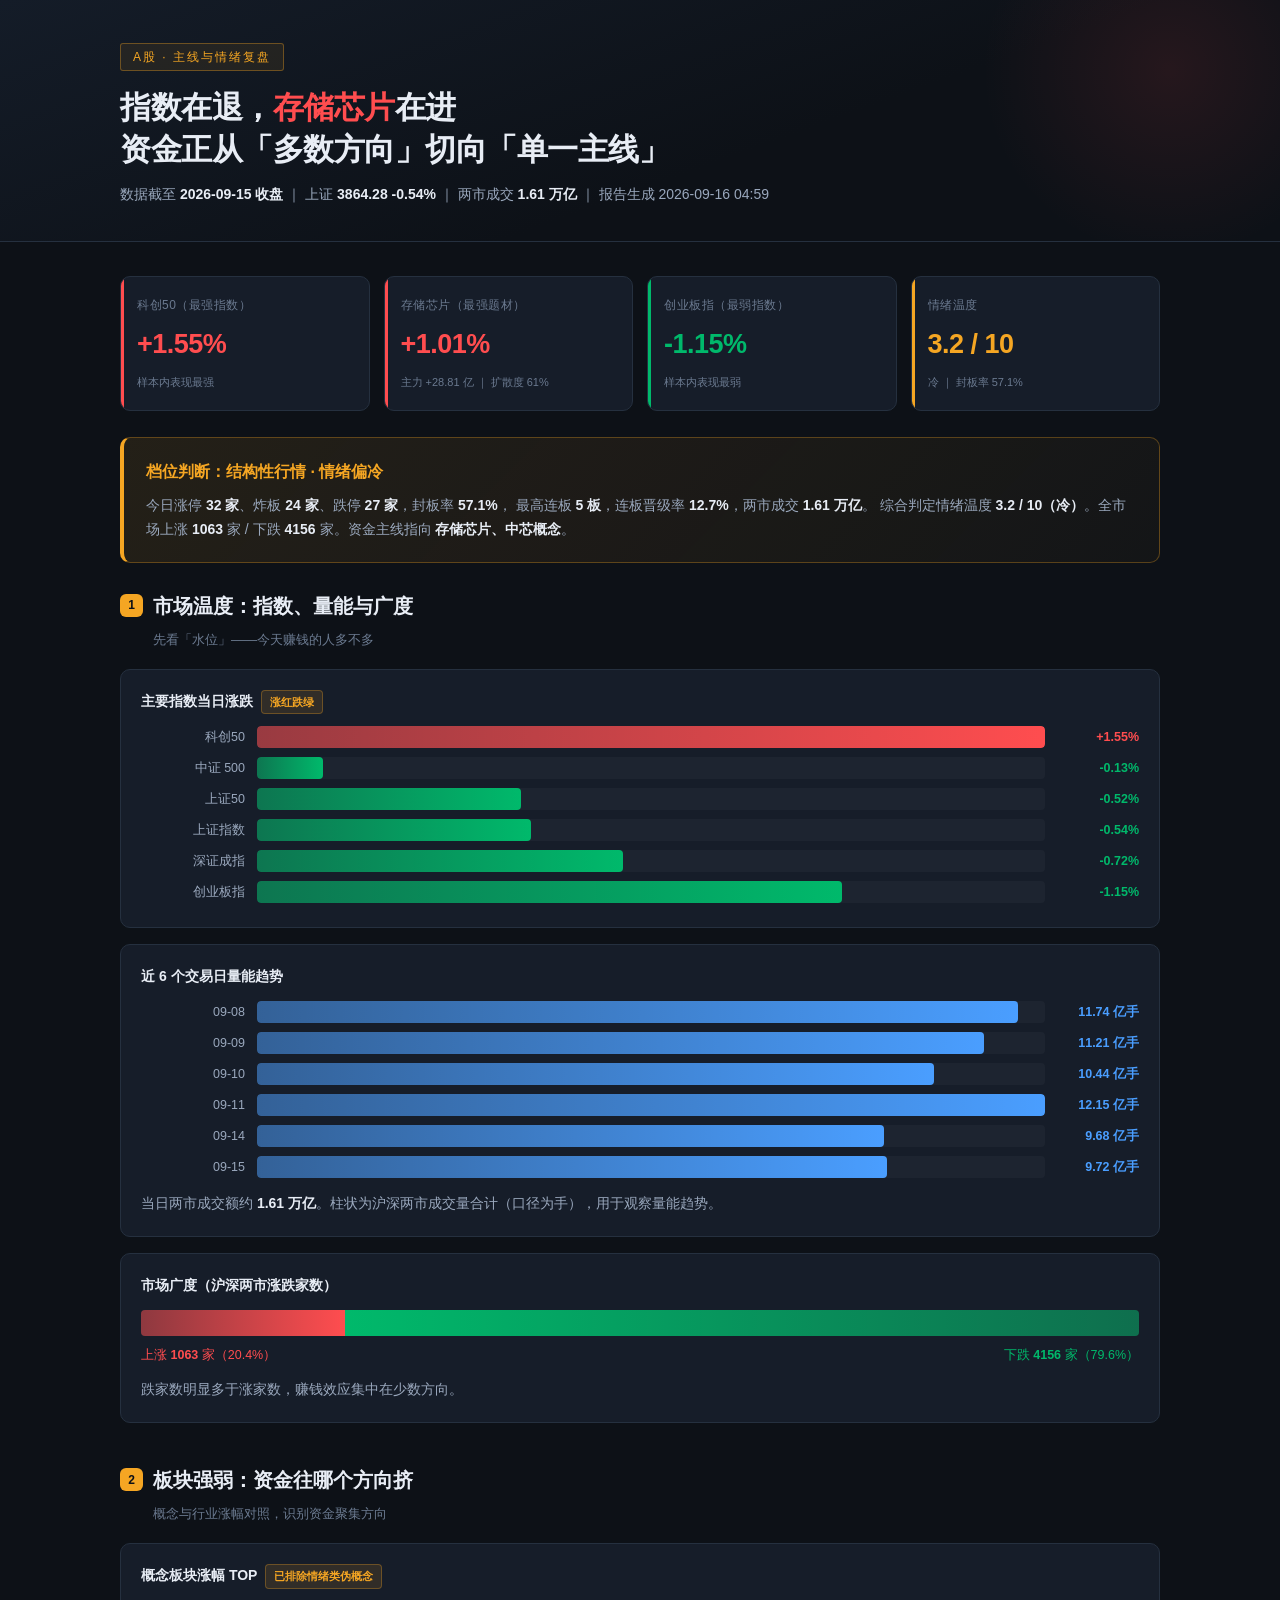
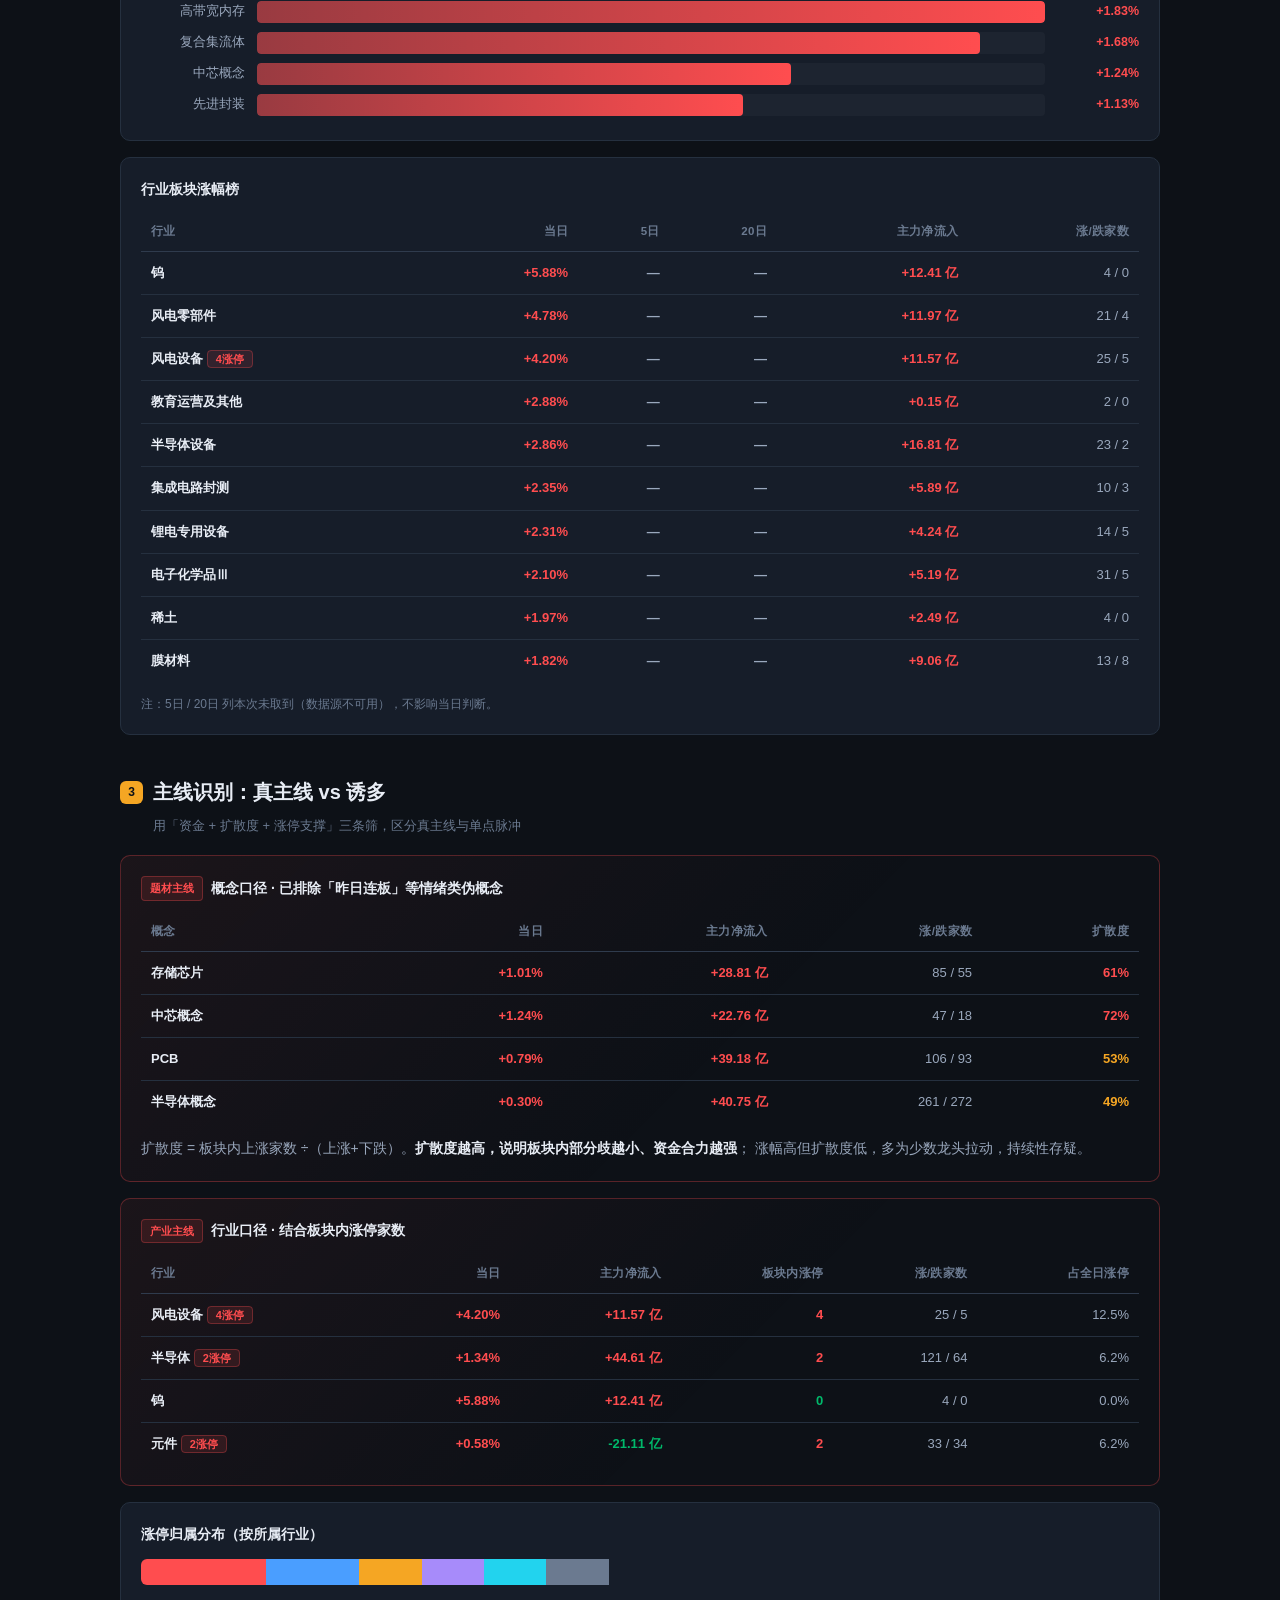
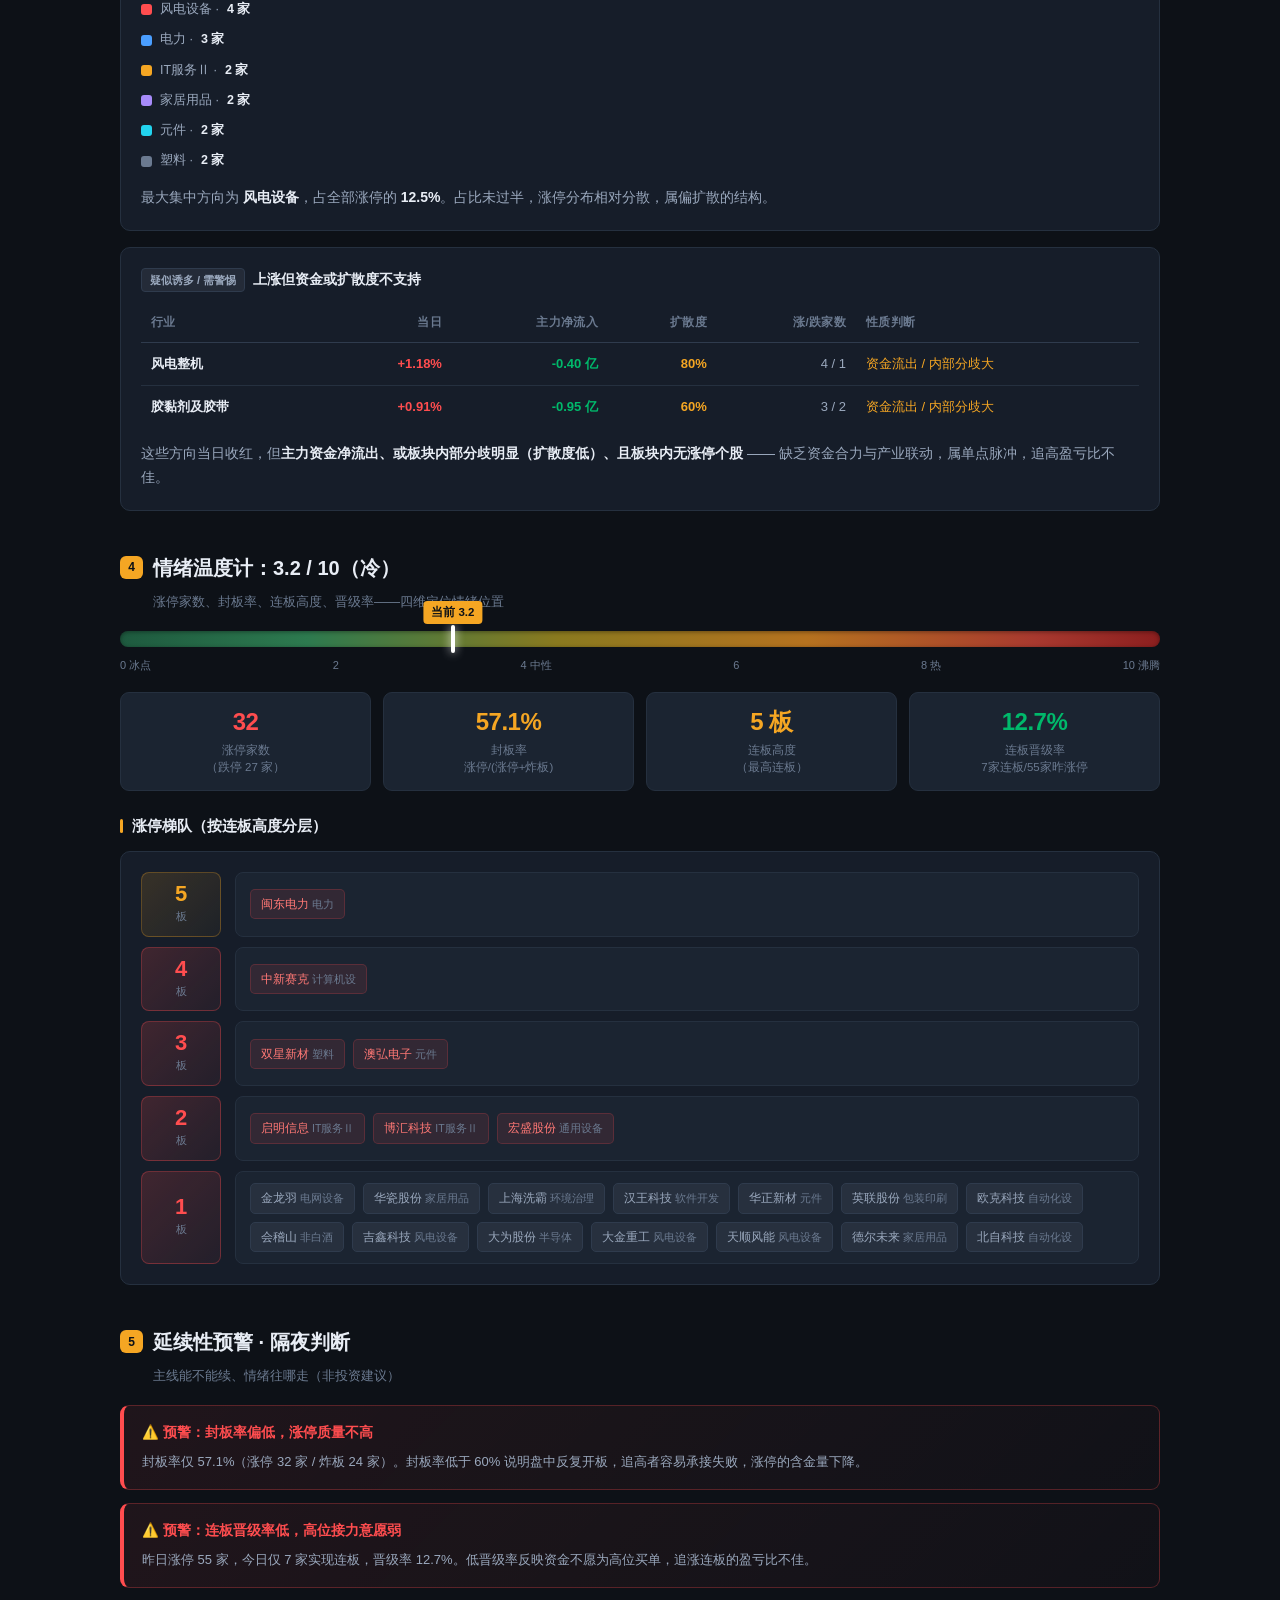
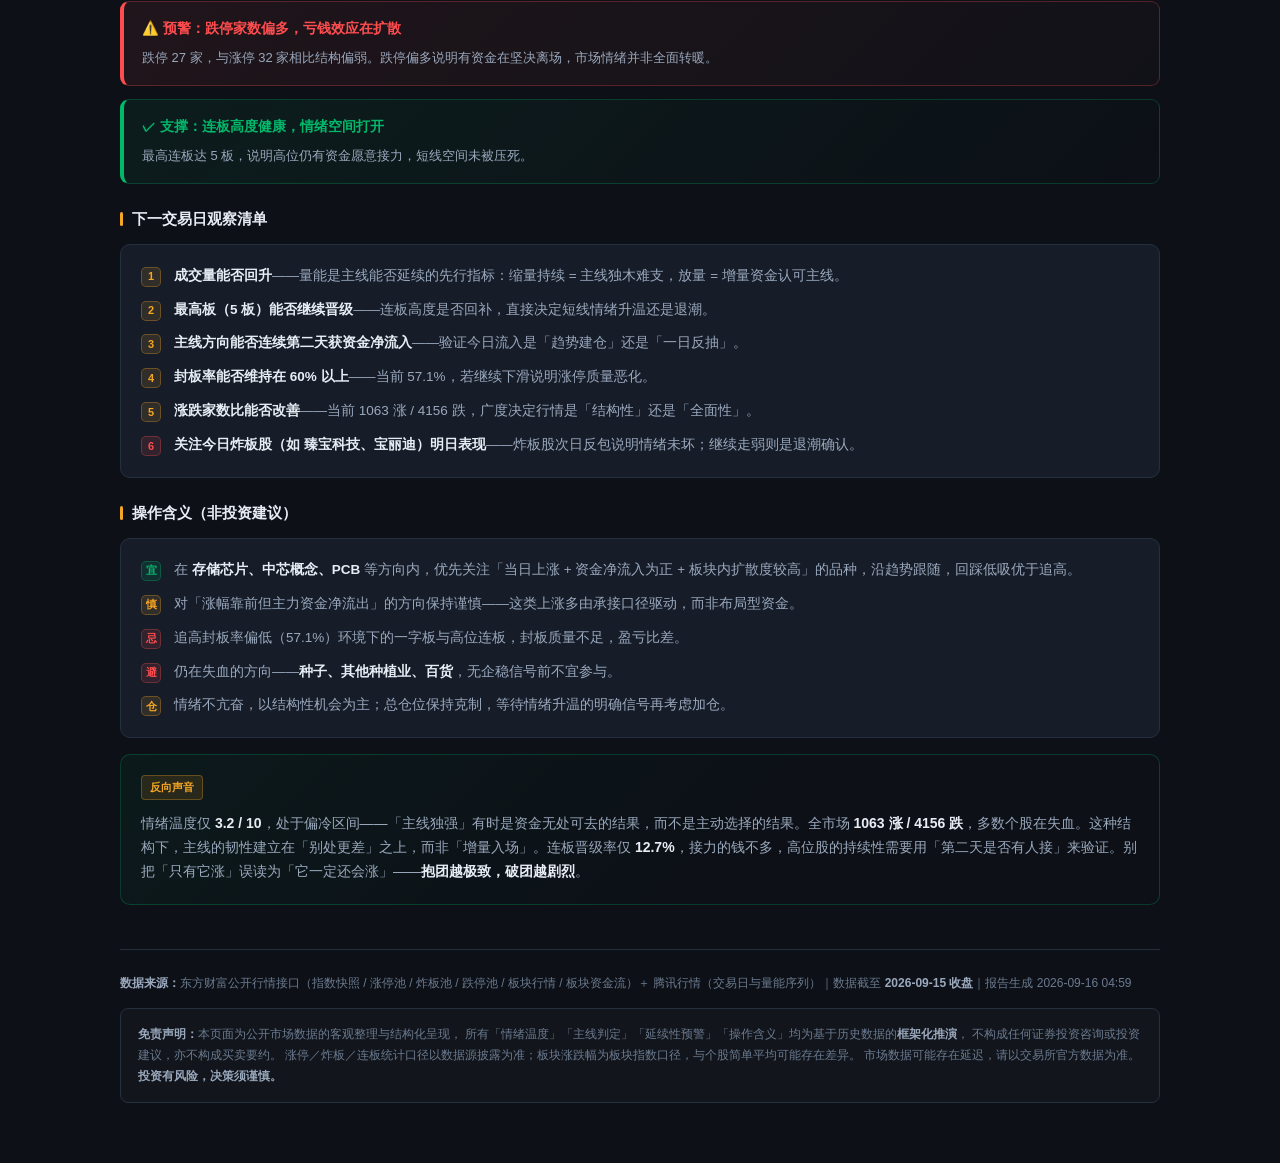
==== commit 61b753f1: "复盘页面 · 2026-09-15" ====
--- a/index.html
+++ b/index.html
@@ -1,988 +1,439 @@
-<!DOCTYPE html>
-<html lang="zh-CN">
-<head>
-<meta charset="UTF-8">
-<meta name="viewport" content="width=device-width, initial-scale=1.0">
-<title>A股主线与情绪温度 · 2026-09-15 收盘复盘</title>
-<style>
-:root{
-  --bg:#0d1117; --bg2:#131a24; --card:#161d29; --card2:#1b2431;
-  --line:#25303f; --line2:#2f3b4d;
-  --txt:#e8edf5; --txt2:#9aa8bd; --txt3:#6b7a90;
-  --up:#ff4d4f; --up2:#ff7875; --upbg:rgba(255,77,79,.12);
-  --dn:#00b96b; --dn2:#3ddc97; --dnbg:rgba(0,185,107,.12);
-  --acc:#f5a623; --acc2:#ffc53d;
-  --blue:#4a9eff; --purple:#a78bfa; --cyan:#22d3ee;
-}
-*{margin:0;padding:0;box-sizing:border-box}
-body{
-  background:var(--bg); color:var(--txt);
-  font-family:-apple-system,BlinkMacSystemFont,"PingFang SC","Microsoft YaHei","Helvetica Neue",sans-serif;
-  line-height:1.7; -webkit-font-smoothing:antialiased;
-  padding:0 0 60px;
-}
-.wrap{max-width:1080px;margin:0 auto;padding:0 20px}
-
-/* ===== HEADER ===== */
-header{
-  background:linear-gradient(160deg,#141c28 0%,#0d1117 60%);
-  border-bottom:1px solid var(--line);
-  padding:42px 0 34px; margin-bottom:34px;
-  position:relative; overflow:hidden;
-}
-header::after{
-  content:""; position:absolute; top:-120px; right:-80px;
-  width:380px; height:380px; border-radius:50%;
-  background:radial-gradient(circle,rgba(255,77,79,.10),transparent 70%);
-}
-.tag{
-  display:inline-block; font-size:12px; letter-spacing:2px;
-  color:var(--acc); border:1px solid rgba(245,166,35,.35);
-  background:rgba(245,166,35,.08);
-  padding:3px 12px; border-radius:3px; margin-bottom:16px;
-}
-h1{font-size:31px;font-weight:800;letter-spacing:-.5px;line-height:1.35;margin-bottom:12px}
-h1 .em{color:var(--up)}
-.sub{color:var(--txt2);font-size:14px}
-.sub b{color:var(--txt)}
-
-/* ===== KPI ===== */
-.kpis{display:grid;grid-template-columns:repeat(4,1fr);gap:14px;margin:26px 0 8px}
-.kpi{
-  background:var(--card); border:1px solid var(--line);
-  border-radius:10px; padding:18px 16px; position:relative; overflow:hidden;
-}
-.kpi::before{content:"";position:absolute;left:0;top:0;bottom:0;width:3px;background:var(--line2)}
-.kpi.up::before{background:var(--up)}
-.kpi.dn::before{background:var(--dn)}
-.kpi.ac::before{background:var(--acc)}
-.kpi.bl::before{background:var(--blue)}
-.kpi .lb{font-size:12px;color:var(--txt3);margin-bottom:7px;letter-spacing:.5px}
-.kpi .vl{font-size:27px;font-weight:800;letter-spacing:-.5px;font-variant-numeric:tabular-nums}
-.kpi .vl.s{font-size:21px}
-.kpi .nt{font-size:11px;color:var(--txt3);margin-top:5px}
-.c-up{color:var(--up)} .c-dn{color:var(--dn)} .c-ac{color:var(--acc)} .c-bl{color:var(--blue)}
-.c-cy{color:var(--cyan)} .c-pu{color:var(--purple)}
-
-/* ===== VERDICT ===== */
-.verdict{
-  background:linear-gradient(135deg,rgba(245,166,35,.10),rgba(245,166,35,.03));
-  border:1px solid rgba(245,166,35,.30); border-left:4px solid var(--acc);
-  border-radius:10px; padding:20px 22px; margin:26px 0;
-}
-.verdict .t{font-size:16px;font-weight:800;color:var(--acc);margin-bottom:9px}
-.verdict p{font-size:14px;color:var(--txt2)}
-.verdict p b{color:var(--txt)}
-
-/* ===== SECTION ===== */
-section{margin-bottom:40px}
-h2{
-  font-size:20px;font-weight:800;margin-bottom:6px;
-  display:flex;align-items:center;gap:10px;
-}
-h2 .n{
-  font-size:12px;font-weight:700;color:var(--bg);background:var(--acc);
-  width:23px;height:23px;border-radius:6px;display:flex;
-  align-items:center;justify-content:center;flex:0 0 auto;
-}
-.h2sub{font-size:13px;color:var(--txt3);margin-bottom:18px;padding-left:33px}
-h3{font-size:15px;font-weight:700;margin:22px 0 12px;color:var(--txt)}
-h3::before{content:"";display:inline-block;width:3px;height:14px;background:var(--acc);
-  border-radius:2px;margin-right:9px;vertical-align:-2px}
-
-p.body{font-size:14px;color:var(--txt2);margin-bottom:14px}
-p.body b{color:var(--txt)}
-p.body .up{color:var(--up);font-weight:700}
-p.body .dn{color:var(--dn);font-weight:700}
-
-/* ===== CARD ===== */
-.card{background:var(--card);border:1px solid var(--line);border-radius:10px;padding:20px;margin-bottom:16px}
-.card.hl{border-color:rgba(255,77,79,.30);background:linear-gradient(135deg,rgba(255,77,79,.06),transparent 60%)}
-.card.hl2{border-color:rgba(0,185,107,.25);background:linear-gradient(135deg,rgba(0,185,107,.05),transparent 60%)}
-.card .ct{font-size:14px;font-weight:700;margin-bottom:12px;display:flex;align-items:center;gap:8px}
-.badge{font-size:11px;padding:2px 8px;border-radius:4px;font-weight:700}
-.bg-up{background:var(--upbg);color:var(--up);border:1px solid rgba(255,77,79,.3)}
-.bg-dn{background:var(--dnbg);color:var(--dn);border:1px solid rgba(0,185,107,.3)}
-.bg-ac{background:rgba(245,166,35,.12);color:var(--acc);border:1px solid rgba(245,166,35,.3)}
-.bg-bl{background:rgba(74,158,255,.12);color:var(--blue);border:1px solid rgba(74,158,255,.3)}
-.bg-gy{background:rgba(154,168,189,.1);color:var(--txt2);border:1px solid var(--line2)}
-
-/* ===== TABLE ===== */
-table{width:100%;border-collapse:collapse;font-size:13px}
-th{
-  text-align:left;font-size:11.5px;color:var(--txt3);font-weight:600;
-  padding:9px 10px;border-bottom:1px solid var(--line2);white-space:nowrap;
-  letter-spacing:.3px;
-}
-td{padding:10px;border-bottom:1px solid var(--line);color:var(--txt2);font-variant-numeric:tabular-nums}
-tbody tr:last-child td{border-bottom:none}
-tbody tr:hover{background:rgba(255,255,255,.02)}
-td.nm{color:var(--txt);font-weight:600}
-td.num{text-align:right}
-th.num{text-align:right}
-.mono{font-variant-numeric:tabular-nums;font-weight:700}
-
-/* ===== BAR CHART ===== */
-.bars{display:flex;flex-direction:column;gap:9px;margin:6px 0 4px}
-.bar-row{display:grid;grid-template-columns:104px 1fr 74px;gap:12px;align-items:center}
-.bar-lb{font-size:12.5px;color:var(--txt2);text-align:right;white-space:nowrap;overflow:hidden;text-overflow:ellipsis}
-.bar-track{height:22px;background:rgba(255,255,255,.03);border-radius:4px;position:relative;overflow:hidden}
-.bar-fill{height:100%;border-radius:4px;position:relative;transition:width .8s cubic-bezier(.2,.8,.3,1)}
-.bar-fill.up{background:linear-gradient(90deg,rgba(255,77,79,.55),var(--up))}
-.bar-fill.dn{background:linear-gradient(90deg,rgba(0,185,107,.55),var(--dn))}
-.bar-fill.mix{background:linear-gradient(90deg,rgba(74,158,255,.5),var(--blue))}
-.bar-vl{font-size:12.5px;font-weight:700;font-variant-numeric:tabular-nums;text-align:right}
-
-/* sparkline-ish heat row */
-.heat{display:grid;grid-template-columns:repeat(5,1fr);gap:8px;margin-bottom:14px}
-.hcell{border-radius:8px;padding:11px 8px;text-align:center;border:1px solid var(--line)}
-.hcell .d{font-size:11px;color:var(--txt3);margin-bottom:4px}
-.hcell .v{font-size:15px;font-weight:800;font-variant-numeric:tabular-nums}
-
-/* ===== LADDER ===== */
-.ladder{display:flex;flex-direction:column;gap:10px}
-.rung{
-  display:grid;grid-template-columns:80px 1fr;gap:14px;align-items:stretch;
-}
-.rung-h{
-  background:linear-gradient(135deg,rgba(255,77,79,.18),rgba(255,77,79,.06));
-  border:1px solid rgba(255,77,79,.30); border-radius:8px;
-  display:flex;flex-direction:column;align-items:center;justify-content:center;
-  padding:10px 4px;
-}
-.rung-h .n{font-size:22px;font-weight:900;color:var(--up);line-height:1}
-.rung-h .t{font-size:10.5px;color:var(--txt3);margin-top:3px}
-.rung-h.low{background:linear-gradient(135deg,rgba(245,166,35,.15),rgba(245,166,35,.04));border-color:rgba(245,166,35,.28)}
-.rung-h.low .n{color:var(--acc)}
-.rung-b{
-  background:var(--card2);border:1px solid var(--line);border-radius:8px;
-  padding:11px 14px;display:flex;flex-wrap:wrap;gap:8px;align-items:center;
-}
-.stk{
-  font-size:12px;padding:4px 10px;border-radius:5px;
-  background:rgba(255,77,79,.10);color:var(--up2);
-  border:1px solid rgba(255,77,79,.20);white-space:nowrap;
-}
-.stk .s{color:var(--txt3);font-size:10.5px;margin-left:3px}
-.stk.g{background:rgba(154,168,189,.09);color:var(--txt2);border-color:var(--line2)}
-.stk.g .s{color:var(--txt3)}
-
-/* ===== GAUGE ===== */
-.gauge{margin:8px 0 18px}
-.gauge-track{
-  height:16px;border-radius:9px;position:relative;
-  background:linear-gradient(90deg,#1e5a3f 0%,#2d7a4f 18%,#8a7a1f 42%,#b5721f 66%,#a8392f 88%,#8c1f1f 100%);
-  box-shadow:inset 0 1px 4px rgba(0,0,0,.4);
-}
-.gauge-mark{
-  position:absolute;top:-6px;width:4px;height:28px;border-radius:2px;
-  background:#fff;box-shadow:0 0 10px rgba(255,255,255,.85);
-  transform:translateX(-50%);
-}
-.gauge-mark::after{
-  content:attr(data-lb);position:absolute;top:-24px;left:50%;transform:translateX(-50%);
-  font-size:11.5px;font-weight:800;color:#fff;background:var(--acc);
-  padding:2px 8px;border-radius:4px;white-space:nowrap;color:var(--bg);
-}
-.gauge-scale{display:flex;justify-content:space-between;font-size:11px;color:var(--txt3);margin-top:9px}
-
-/* ===== METRIC GRID ===== */
-.mgrid{display:grid;grid-template-columns:repeat(4,1fr);gap:12px}
-.mbox{background:var(--card2);border:1px solid var(--line);border-radius:9px;padding:15px 13px;text-align:center}
-.mbox .mv{font-size:24px;font-weight:900;letter-spacing:-.5px;font-variant-numeric:tabular-nums;line-height:1.15}
-.mbox .ml{font-size:11.5px;color:var(--txt3);margin-top:6px;line-height:1.45}
-
-/* ===== FLOW ===== */
-.flow{display:flex;flex-direction:column;gap:8px}
-.frow{display:grid;grid-template-columns:118px 1fr 96px;gap:12px;align-items:center}
-.flb{font-size:12.5px;color:var(--txt2);text-align:right}
-.ftrack{height:20px;background:rgba(255,255,255,.03);border-radius:4px;position:relative}
-.ftrack .mid{position:absolute;left:50%;top:-3px;bottom:-3px;width:1px;background:var(--line2)}
-.ffill{position:absolute;top:0;bottom:0;border-radius:3px}
-.ffill.p{background:linear-gradient(90deg,var(--up),var(--up2));left:50%}
-.ffill.n{background:linear-gradient(90deg,rgba(0,185,107,.6),var(--dn));right:50%}
-.fvl{font-size:12px;font-weight:700;text-align:right;font-variant-numeric:tabular-nums}
-
-/* ===== WARN / RISK ===== */
-.warn{
-  background:linear-gradient(135deg,rgba(255,77,79,.08),rgba(255,77,79,.02));
-  border:1px solid rgba(255,77,79,.28); border-left:4px solid var(--up);
-  border-radius:9px; padding:16px 18px; margin-bottom:13px;
-}
-.warn .wt{font-size:13.5px;font-weight:800;color:var(--up);margin-bottom:6px}
-.warn p{font-size:13px;color:var(--txt2)}
-.ok{
-  background:linear-gradient(135deg,rgba(0,185,107,.07),transparent);
-  border:1px solid rgba(0,185,107,.25); border-left:4px solid var(--dn);
-  border-radius:9px; padding:16px 18px; margin-bottom:13px;
-}
-.ok .wt{font-size:13.5px;font-weight:800;color:var(--dn);margin-bottom:6px}
-.ok p{font-size:13px;color:var(--txt2)}
-
-/* ===== CHECKLIST ===== */
-.ck{list-style:none;display:flex;flex-direction:column;gap:11px}
-.ck li{
-  display:grid;grid-template-columns:22px 1fr;gap:11px;font-size:13.5px;
-  color:var(--txt2); align-items:start;
-}
-.ck li .ic{
-  width:20px;height:20px;border-radius:5px;display:flex;align-items:center;
-  justify-content:center;font-size:11px;font-weight:800;margin-top:2px;
-}
-.ck li .ic.r{background:var(--upbg);color:var(--up);border:1px solid rgba(255,77,79,.3)}
-.ck li .ic.g{background:var(--dnbg);color:var(--dn);border:1px solid rgba(0,185,107,.3)}
-.ck li .ic.a{background:rgba(245,166,35,.12);color:var(--acc);border:1px solid rgba(245,166,35,.3)}
-.ck li b{color:var(--txt)}
-
-/* ===== DONUT ===== */
-.donut-wrap{display:flex;align-items:center;gap:26px;flex-wrap:wrap}
-.legend{display:flex;flex-direction:column;gap:9px;font-size:12.5px;color:var(--txt2)}
-.legend div{display:flex;align-items:center;gap:8px}
-.dot{width:11px;height:11px;border-radius:3px;flex:0 0 auto}
-
-/* ===== FOOTER ===== */
-footer{
-  border-top:1px solid var(--line);margin-top:44px;padding-top:22px;
-  font-size:12px;color:var(--txt3);line-height:1.85;
-}
-footer b{color:var(--txt2)}
-.disc{
-  background:rgba(255,255,255,.02);border:1px solid var(--line);
-  border-radius:8px;padding:15px 17px;margin-top:14px;font-size:11.5px;color:var(--txt3);
-}
-
-@media (max-width:760px){
-  h1{font-size:23px}
-  .kpis{grid-template-columns:repeat(2,1fr)}
-  .mgrid{grid-template-columns:repeat(2,1fr)}
-  .heat{grid-template-columns:repeat(3,1fr)}
-  .bar-row{grid-template-columns:78px 1fr 62px}
-  .frow{grid-template-columns:88px 1fr 74px}
-  .rung{grid-template-columns:64px 1fr}
-  .wrap{padding:0 14px}
-  table{font-size:12px}
-  td,th{padding:8px 6px}
-}
-</style>
-</head>
-<body>
-
-<header>
-  <div class="wrap">
-    <div class="tag">A股 · 主线与情绪复盘</div>
-    <h1>指数在退，<span class="em">主线在进</span><br>资金正从"权重"切向"电子材料"</h1>
-    <div class="sub">
-      数据截至 <b>2026-09-15（周二）收盘</b> ｜ 上证 <b class="c-dn">3864.28&nbsp;-0.54%</b>
-      ｜ 两市成交 <b>1.61 万亿</b> ｜ 报告生成于 2026-09-16
-    </div>
-  </div>
-</header>
-
-<div class="wrap">
-
-  <!-- KPI -->
-  <div class="kpis">
-    <div class="kpi up">
-      <div class="lb">覆铜板（最强概念）</div>
-      <div class="vl c-up">+4.51%</div>
-      <div class="nt">20日 +23.01% ｜ 主升中</div>
-    </div>
-    <div class="kpi up">
-      <div class="lb">科创50（最强指数）</div>
-      <div class="vl c-up">+1.55%</div>
-      <div class="nt">上证 -0.54% ｜ 剪刀差 2.1pct</div>
-    </div>
-    <div class="kpi dn">
-      <div class="lb">创业板指（最弱）</div>
-      <div class="vl c-dn">-1.15%</div>
-      <div class="nt">连续 5 日走弱</div>
-    </div>
-    <div class="kpi ac">
-      <div class="lb">半导体主力净流入</div>
-      <div class="vl c-ac s">+43.6 亿</div>
-      <div class="nt">全市场最强合力</div>
-    </div>
-  </div>
-
-  <div class="verdict">
-    <div class="t">档位判断：结构性进攻 · 情绪中性偏冷</div>
-    <p>
-      指数层面是"缩量退潮"——上证 -0.54%、深成指 -0.72%、创业板 -1.15%，<b>成交 1.61 万亿，较前日继续萎缩</b>。
-      但结构层面资金并未离场，而是<b>高度集中到一条链上</b>：<b>覆铜板 / 电子布 / 电子树脂 / 玻璃玻纤 / 半导体</b>，
-      本质是 <b>AI 算力 → 高速覆铜板（CCL）→ 电子布 / 低介电树脂 / 玻纤</b> 的上游材料逻辑。
-      <b>赚钱效应极窄但极深</b>：只有踩住这条链才有收益，踩不中就陪着指数阴跌。
-      情绪温度 <b>2.8 / 10（中性偏冷）</b>——不是沸腾，是<b>抱团</b>。抱团行情的特征是"主线不熄火，其余全失血"。
-    </p>
-  </div>
-
-  <!-- 1 市场广度 -->
-  <section>
-    <h2><span class="n">1</span>市场温度：指数退潮，量能缩，广度差</h2>
-    <div class="h2sub">先看"水位"——今天赚钱的人多不多</div>
-
-    <div class="heat">
-      <div class="hcell" style="background:rgba(0,185,107,.08);border-color:rgba(0,185,107,.25)">
-        <div class="d">上证指数</div><div class="v c-dn">-0.54%</div>
-      </div>
-      <div class="hcell" style="background:rgba(0,185,107,.08);border-color:rgba(0,185,107,.25)">
-        <div class="d">深证成指</div><div class="v c-dn">-0.72%</div>
-      </div>
-      <div class="hcell" style="background:rgba(0,185,107,.10);border-color:rgba(0,185,107,.3)">
-        <div class="d">创业板指</div><div class="v c-dn">-1.15%</div>
-      </div>
-      <div class="hcell" style="background:rgba(255,77,79,.08);border-color:rgba(255,77,79,.25)">
-        <div class="d">科创50</div><div class="v c-up">+1.55%</div>
-      </div>
-      <div class="hcell" style="background:rgba(0,185,107,.07);border-color:rgba(0,185,107,.22)">
-        <div class="d">中证500</div><div class="v c-dn">-0.13%</div>
-      </div>
-    </div>
-
-    <div class="card">
-      <div class="ct">主要指数当日涨跌 <span class="badge bg-ac">涨红跌绿</span></div>
-      <div class="bars">
-        <div class="bar-row">
-          <div class="bar-lb">科创50</div>
-          <div class="bar-track"><div class="bar-fill up" style="width:76%"></div></div>
-          <div class="bar-vl c-up">+1.55%</div>
-        </div>
-        <div class="bar-row">
-          <div class="bar-lb">中证500</div>
-          <div class="bar-track"><div class="bar-fill dn" style="width:9%"></div></div>
-          <div class="bar-vl c-dn">-0.13%</div>
-        </div>
-        <div class="bar-row">
-          <div class="bar-lb">上证50</div>
-          <div class="bar-track"><div class="bar-fill dn" style="width:36%"></div></div>
-          <div class="bar-vl c-dn">-0.52%</div>
-        </div>
-        <div class="bar-row">
-          <div class="bar-lb">上证指数</div>
-          <div class="bar-track"><div class="bar-fill dn" style="width:37%"></div></div>
-          <div class="bar-vl c-dn">-0.54%</div>
-        </div>
-        <div class="bar-row">
-          <div class="bar-lb">深证成指</div>
-          <div class="bar-track"><div class="bar-fill dn" style="width:50%"></div></div>
-          <div class="bar-vl c-dn">-0.72%</div>
-        </div>
-        <div class="bar-row">
-          <div class="bar-lb">创业板指</div>
-          <div class="bar-track"><div class="bar-fill dn" style="width:79%"></div></div>
-          <div class="bar-vl c-dn">-1.15%</div>
-        </div>
-      </div>
-    </div>
-
-    <div class="card">
-      <div class="ct">近 6 个交易日成交额（亿元）</div>
-      <div class="bars">
-        <div class="bar-row">
-          <div class="bar-lb">09-08 周一</div>
-          <div class="bar-track"><div class="bar-fill mix" style="width:100%"></div></div>
-          <div class="bar-vl" style="color:var(--blue)">1.96 万亿</div>
-        </div>
-        <div class="bar-row">
-          <div class="bar-lb">09-09 周二</div>
-          <div class="bar-track"><div class="bar-fill mix" style="width:87%"></div></div>
-          <div class="bar-vl" style="color:var(--blue)">1.71 万亿</div>
-        </div>
-        <div class="bar-row">
-          <div class="bar-lb">09-10 周三</div>
-          <div class="bar-track"><div class="bar-fill mix" style="width:82%"></div></div>
-          <div class="bar-vl" style="color:var(--blue)">1.61 万亿</div>
-        </div>
-        <div class="bar-row">
-          <div class="bar-lb">09-11 周四</div>
-          <div class="bar-track"><div class="bar-fill mix" style="width:98%"></div></div>
-          <div class="bar-vl" style="color:var(--blue)">1.92 万亿</div>
-        </div>
-        <div class="bar-row">
-          <div class="bar-lb">09-14 周一</div>
-          <div class="bar-track"><div class="bar-fill mix" style="width:83%"></div></div>
-          <div class="bar-vl" style="color:var(--blue)">1.63 万亿</div>
-        </div>
-        <div class="bar-row">
-          <div class="bar-lb">09-15 周二</div>
-          <div class="bar-track"><div class="bar-fill mix" style="width:82%"></div></div>
-          <div class="bar-vl" style="color:var(--blue)">1.61 万亿</div>
-        </div>
-      </div>
-      <p class="body" style="margin-top:14px;margin-bottom:0">
-        量能从 9-08 的 1.96 万亿一路缩到 <b>1.61 万亿</b>（-18%），
-        且 <b>指数越跌越缩量</b>——这不是"恐慌杀跌"，而是<b>资金不愿在指数上花钱、只在个别链上花钱</b>的典型缩量抱团形态。
-        <b>缩量 + 主线独强</b>，意味着一旦主线也转弱，市场没有承接。
-      </p>
-    </div>
-  </section>
-
-  <!-- 2 板块强弱 -->
-  <section>
-    <h2><span class="n">2</span>板块强弱：一条"电子材料链"贯穿全场</h2>
-    <div class="h2sub">按当日涨幅排序，看资金往哪个方向挤</div>
-
-    <h3>概念板块涨幅 TOP</h3>
-    <div class="card">
-      <div class="bars">
-        <div class="bar-row">
-          <div class="bar-lb">覆铜板</div>
-          <div class="bar-track"><div class="bar-fill up" style="width:100%"></div></div>
-          <div class="bar-vl c-up">+4.51%</div>
-        </div>
-        <div class="bar-row">
-          <div class="bar-lb">昨日连板</div>
-          <div class="bar-track"><div class="bar-fill up" style="width:74%"></div></div>
-          <div class="bar-vl c-up">+3.35%</div>
-        </div>
-        <div class="bar-row">
-          <div class="bar-lb">黄酒概念</div>
-          <div class="bar-track"><div class="bar-fill up" style="width:69%"></div></div>
-          <div class="bar-vl c-up">+3.12%</div>
-        </div>
-        <div class="bar-row">
-          <div class="bar-lb">PTFE概念</div>
-          <div class="bar-track"><div class="bar-fill up" style="width:53%"></div></div>
-          <div class="bar-vl c-up">+2.41%</div>
-        </div>
-        <div class="bar-row">
-          <div class="bar-lb">电子布</div>
-          <div class="bar-track"><div class="bar-fill up" style="width:44%"></div></div>
-          <div class="bar-vl c-up">+2.00%</div>
-        </div>
-        <div class="bar-row">
-          <div class="bar-lb">电子树脂</div>
-          <div class="bar-track"><div class="bar-fill up" style="width:43%"></div></div>
-          <div class="bar-vl c-up">+1.95%</div>
-        </div>
-      </div>
-      <p class="body" style="margin-top:14px;margin-bottom:0">
-        前六名里 <b>覆铜板、PTFE、电子布、电子树脂四个都属于同一条链</b>——AI 服务器高速 PCB 的
-        上游材料（铜箔基板 + 低介电玻纤布 + 特种树脂）。这不是概念乱炒，是<b>产业链协同上涨</b>，
-        是"真主线"的典型指纹。黄酒属独立小分支（消费防御 + 会稽山涨停带动），不构成主线。
-      </p>
-    </div>
-
-    <h3>行业板块涨幅 TOP</h3>
-    <div class="card">
-      <table>
-        <thead>
-          <tr>
-            <th>行业</th><th class="num">当日</th><th class="num">5日</th>
-            <th class="num">20日</th><th class="num">换手率</th><th>领涨股</th>
-          </tr>
-        </thead>
-        <tbody>
-          <tr>
-            <td class="nm">玻璃玻纤</td>
-            <td class="num mono c-up">+2.39%</td>
-            <td class="num mono c-up">+10.55%</td>
-            <td class="num mono c-dn">-2.50%</td>
-            <td class="num">5.85%</td>
-            <td class="c-up">宏和科技 +5.79%</td>
-          </tr>
-          <tr>
-            <td class="nm">风电设备</td>
-            <td class="num mono c-up">+2.36%</td>
-            <td class="num mono c-up">+4.40%</td>
-            <td class="num mono c-dn">-7.18%</td>
-            <td class="num">4.39%</td>
-            <td class="c-up">海力风电 +12.84%</td>
-          </tr>
-          <tr>
-            <td class="nm">电子化学品Ⅱ</td>
-            <td class="num mono c-up">+1.63%</td>
-            <td class="num mono c-up">+2.17%</td>
-            <td class="num mono c-dn">-12.91%</td>
-            <td class="num">5.40%</td>
-            <td class="c-up">西陇科学 +10.01%</td>
-          </tr>
-          <tr>
-            <td class="nm">半导体</td>
-            <td class="num mono c-up">+1.55%</td>
-            <td class="num mono c-dn">-2.52%</td>
-            <td class="num mono c-dn">-13.67%</td>
-            <td class="num">2.71%</td>
-            <td class="c-up">气派科技 +15.93%</td>
-          </tr>
-          <tr>
-            <td class="nm">小金属</td>
-            <td class="num mono c-up">+1.47%</td>
-            <td class="num mono c-dn">-1.83%</td>
-            <td class="num mono c-dn">-12.98%</td>
-            <td class="num">2.50%</td>
-            <td class="c-up">翔鹭钨业 +9.06%</td>
-          </tr>
-          <tr>
-            <td class="nm">塑料</td>
-            <td class="num mono c-up">+1.17%</td>
-            <td class="num mono c-up">+0.85%</td>
-            <td class="num mono c-dn">-5.44%</td>
-            <td class="num">4.14%</td>
-            <td class="c-up">浙江众成 +10.04%</td>
-          </tr>
-        </tbody>
-      </table>
-      <p class="body" style="margin-top:14px;margin-bottom:0">
-        注意 <b>20 日列几乎全为负</b>（半导体 -13.67%、电子化学品 -12.91%、小金属 -12.98%），
-        只有 <b>玻璃玻纤 5 日 +10.55%、覆铜板 20 日 +23.01%</b> 逆势走强。
-        含义很明确：<b>这不是全行业普涨，而是"全行业阴跌里的一个独立上行分支"</b>——
-        该分支的产业逻辑（AI 材料）被资金单独定价了。
-      </p>
-    </div>
-
-    <h3>5 日 / 20 日持续性对照</h3>
-    <div class="card">
-      <table>
-        <thead>
-          <tr><th>板块</th><th class="num">当日</th><th class="num">5日</th><th class="num">20日</th><th>持续性评级</th></tr>
-        </thead>
-        <tbody>
-          <tr>
-            <td class="nm">覆铜板</td>
-            <td class="num mono c-up">+4.51%</td>
-            <td class="num mono c-up">+20.24%</td>
-            <td class="num mono c-up">+23.01%</td>
-            <td><span class="badge bg-up">强 · 主升</span></td>
-          </tr>
-          <tr>
-            <td class="nm">玻璃玻纤</td>
-            <td class="num mono c-up">+2.39%</td>
-            <td class="num mono c-up">+10.55%</td>
-            <td class="num mono c-dn">-2.50%</td>
-            <td><span class="badge bg-ac">中 · 反转初期</span></td>
-          </tr>
-          <tr>
-            <td class="nm">电子布</td>
-            <td class="num mono c-up">+2.00%</td>
-            <td class="num mono c-up">+9.44%</td>
-            <td class="num mono c-dn">-4.47%</td>
-            <td><span class="badge bg-ac">中 · 反转初期</span></td>
-          </tr>
-          <tr>
-            <td class="nm">半导体</td>
-            <td class="num mono c-up">+1.55%</td>
-            <td class="num mono c-dn">-2.52%</td>
-            <td class="num mono c-dn">-13.67%</td>
-            <td><span class="badge bg-gy">弱 · 超跌反抽</span></td>
-          </tr>
-          <tr>
-            <td class="nm">风电设备</td>
-            <td class="num mono c-up">+2.36%</td>
-            <td class="num mono c-up">+4.40%</td>
-            <td class="num mono c-dn">-7.18%</td>
-            <td><span class="badge bg-gy">弱 · 待观察</span></td>
-          </tr>
-          <tr>
-            <td class="nm">小金属</td>
-            <td class="num mono c-up">+1.47%</td>
-            <td class="num mono c-dn">-1.83%</td>
-            <td class="num mono c-dn">-12.98%</td>
-            <td><span class="badge bg-gy">弱 · 脉冲</span></td>
-          </tr>
-          <tr>
-            <td class="nm">电池</td>
-            <td class="num mono c-dn">-2.91%</td>
-            <td class="num mono c-dn">—</td>
-            <td class="num mono c-dn">—</td>
-            <td><span class="badge bg-dn">弱 · 失血</span></td>
-          </tr>
-          <tr>
-            <td class="nm">汽车零部件</td>
-            <td class="num mono c-dn">-1.29%</td>
-            <td class="num mono c-dn">—</td>
-            <td class="num mono c-dn">—</td>
-            <td><span class="badge bg-dn">弱 · 失血</span></td>
-          </tr>
-        </tbody>
-      </table>
-    </div>
-  </section>
-
-  <!-- 3 主线识别 -->
-  <section>
-    <h2><span class="n">3</span>主线识别：真主线 vs 诱多</h2>
-    <div class="h2sub">不是所有上涨都叫主线——用"持续性 + 扩散度 + 资金"三条筛</div>
-
-    <div class="card hl">
-      <div class="ct">
-        <span class="badge bg-up">真主线</span>
-        AI 算力材料链：覆铜板 → 电子布 → 电子树脂 → 玻璃玻纤
-      </div>
-      <p class="body">
-        <b>为什么判定为真主线：</b>
-      </p>
-      <ul class="ck">
-        <li><span class="ic g">1</span><div><b>持续性够长</b>：覆铜板 5 日 +20.24%、20 日 +23.01%，连续创新高，不是一日行情。</div></li>
-        <li><span class="ic g">2</span><div><b>扩散链条完整</b>：上游玻纤（宏和科技）、中游覆铜板（华正新材）、树脂（呈和科技）、PTFE 同步上涨——产业链多点开花。</div></li>
-        <li><span class="ic g">3</span><div><b>资金真金白银</b>：华正新材主力净流入 7.36 亿、5 日 14.42 亿；通鼎互联单日主力净流入 19.57 亿（全市场前列）；中国巨石单日 6.23 亿。</div></li>
-        <li><span class="ic g">4</span><div><b>有基本面锚</b>：AI 服务器放量 → 高速多层 PCB 需求 → 低介电电子布 / 特种树脂供给紧。海外（英伟达、美光、SK海力士）同步在热搜榜前列。</div></li>
-      </ul>
-      <p class="body" style="margin-top:14px">
-        <b>龙头梯队：</b>华正新材（覆铜板龙头，连续 3 日涨幅偏离累计 20%+）、宏和科技（电子布）、
-        中国巨石（玻纤权重）、通鼎互联（光纤 + 材料，单日主力流入 19.57 亿居前）、呈和科技（电子树脂）。
-      </p>
-    </div>
-
-    <div class="card hl2">
-      <div class="ct">
-        <span class="badge bg-ac">次主线 / 待验证</span>
-        半导体（自主可控）
-      </div>
-      <p class="body" style="margin-bottom:0">
-        半导体当日 <b>+1.55%</b>、主力净流入 <b>+43.6 亿（全市场第一）</b>、板块内 <b>118 涨 / 180 跌</b>。
-        但注意两个矛盾信号：<b>5 日 -2.52%、20 日 -13.67%</b>，说明这是<b>超跌后的资金回流第一天</b>，
-        板块内也是跌多涨少（118:180），只有龙头强、多数票在跌。
-        <b>判定：资金已进场，但趋势未确认</b>——属于"左侧试探"，需要看 9-16 能否连续第二天净流入。
-      </p>
-    </div>
-
-    <div class="card">
-      <div class="ct">
-        <span class="badge bg-gy">疑似诱多 / 需警惕</span>
-        昨日连板（+3.35%）与黄酒概念（+3.12%）
-      </div>
-      <table>
-        <thead>
-          <tr><th>板块</th><th class="num">当日</th><th class="num">5日</th><th class="num">20日</th><th class="num">换手率</th><th>性质判断</th></tr>
-        </thead>
-        <tbody>
-          <tr>
-            <td class="nm">昨日连板</td>
-            <td class="num mono c-up">+3.35%</td>
-            <td class="num mono c-up">+7.59%</td>
-            <td class="num mono c-up">+63.41%</td>
-            <td class="num c-up" style="font-weight:700">20.70%</td>
-            <td class="c-ac">高温 · 换手极高，接力风险大</td>
-          </tr>
-          <tr>
-            <td class="nm">黄酒概念</td>
-            <td class="num mono c-up">+3.12%</td>
-            <td class="num mono c-up">+1.12%</td>
-            <td class="num mono c-up">+11.63%</td>
-            <td class="num">3.27%</td>
-            <td class="c-ac">单点 · 靠会稽山一只票撑起</td>
-          </tr>
-          <tr>
-            <td class="nm">PTFE概念</td>
-            <td class="num mono c-up">+2.41%</td>
-            <td class="num mono c-up">+1.81%</td>
-            <td class="num mono c-dn">-1.87%</td>
-            <td class="num">2.84%</td>
-            <td class="c-up">真主线分支（同属电子材料）</td>
-          </tr>
-        </tbody>
-      </table>
-      <p class="body" style="margin-top:14px;margin-bottom:0">
-        <b>「昨日连板」换手率 20.70% 是本表最高</b>，20 日累计 +63.41%——这是情绪最亢奋、也最拥挤的位置。
-        高换手意味着<b>筹码在高速易手</b>，不是沉淀。这类位置"看起来最强"，实则是<b>接力盈亏比最差</b>的区间。
-        <b>黄酒</b>只有 3.27% 换手、靠单只涨停股带动，缺乏板块合力，属典型<b>单点诱多</b>。
-      </p>
-    </div>
-
-    <h3>资金流向：真金白银在说什么</h3>
-    <div class="card">
-      <div class="ct">行业主力净流入 Top（万元）</div>
-      <div class="flow">
-        <div class="frow">
-          <div class="flb">半导体</div>
-          <div class="ftrack"><div class="mid"></div><div class="ffill p" style="width:47%"></div></div>
-          <div class="fvl c-up">+43.56 亿</div>
-        </div>
-        <div class="frow">
-          <div class="flb">玻璃玻纤</div>
-          <div class="ftrack"><div class="mid"></div><div class="ffill p" style="width:17%"></div></div>
-          <div class="fvl c-up">+15.43 亿</div>
-        </div>
-        <div class="frow">
-          <div class="flb">小金属</div>
-          <div class="ftrack"><div class="mid"></div><div class="ffill p" style="width:14%"></div></div>
-          <div class="fvl c-up">+13.16 亿</div>
-        </div>
-      </div>
-      <p class="body" style="margin-top:14px">
-        <b>关键矛盾：</b>半导体单日净流入 43.56 亿全市场第一，但 <b>5 日净流入 -215.27 亿</b>；
-        小金属单日 +13.16 亿，5 日 -8.11 亿。只有 <b>玻璃玻纤是"单日 +5 日双正"</b>（+15.43 亿 / +64.88 亿）——
-        <b>这才是资金真正在持续加仓的方向</b>，也印证了它才是真主线核心。
-      </p>
-      <div class="ct" style="margin-top:18px">重点个股主力净流入（当日）</div>
-      <table>
-        <thead>
-          <tr><th>个股</th><th class="num">涨跌</th><th class="num">主力净流入</th><th class="num">5日累计</th><th>看点</th></tr>
-        </thead>
-        <tbody>
-          <tr>
-            <td class="nm">通鼎互联</td><td class="num mono c-up">+10.00%</td>
-            <td class="num mono c-up">+19.57 亿</td><td class="num mono c-dn">-5.19 亿</td>
-            <td class="c-ac">单日巨量流入，5日未持续</td>
-          </tr>
-          <tr>
-            <td class="nm">华正新材</td><td class="num mono c-up">+10.00%</td>
-            <td class="num mono c-up">+7.36 亿</td><td class="num mono c-up">+14.42 亿</td>
-            <td class="c-up">单日+5日双强，覆铜板核心</td>
-          </tr>
-          <tr>
-            <td class="nm">中国巨石</td><td class="num mono c-up">+3.97%</td>
-            <td class="num mono c-up">+6.23 亿</td><td class="num mono c-up">+15.07 亿</td>
-            <td class="c-up">玻纤权重，资金持续加仓</td>
-          </tr>
-          <tr>
-            <td class="nm">诺德股份</td><td class="num mono c-up">+9.97%</td>
-            <td class="num mono c-up">+9.67 亿</td><td class="num mono c-dn">-1.33 亿</td>
-            <td class="c-ac">铜箔，一日脉冲待验证</td>
-          </tr>
-          <tr>
-            <td class="nm">双星新材</td><td class="num mono c-up">+10.04%</td>
-            <td class="num mono c-up">+2.81 亿</td><td class="num mono c-up">+6.51 亿</td>
-            <td class="c-up">新材料，稳步流入</td>
-          </tr>
-          <tr>
-            <td class="nm">大金重工</td><td class="num mono c-up">+10.01%</td>
-            <td class="num mono c-up">+6.17 亿</td><td class="num mono c-up">+5.79 亿</td>
-            <td class="c-up">风电，独立于电子链</td>
-          </tr>
-          <tr>
-            <td class="nm">厦门钨业</td><td class="num mono c-up">+3.56%</td>
-            <td class="num mono c-up">+2.12 亿</td><td class="num mono c-dn">-1.54 亿</td>
-            <td class="c-ac">小金属，短线资金</td>
-          </tr>
-          <tr>
-            <td class="nm">超声电子</td><td class="num mono c-up">+5.61%</td>
-            <td class="num mono c-dn">-4.08 亿</td><td class="num mono c-up">+10.98 亿</td>
-            <td class="c-dn">涨但主力净流出，需警惕</td>
-          </tr>
-        </tbody>
-      </table>
-      <p class="body" style="margin-top:14px;margin-bottom:0">
-        <b>警示信号：超声电子涨 5.61% 但主力净流出 4.08 亿</b>——这是典型的"散户抬轿、机构派发"形态。
-        同理 <b>通鼎互联</b>单日 +19.57 亿但 5 日累计 -5.19 亿，说明流入是"今天才来的"，<b>属于追高型资金而非布局型资金</b>。
-      </p>
-    </div>
-  </section>
-
-  <!-- 4 情绪温度计 -->
-  <section>
-    <h2><span class="n">4</span>情绪温度计：2.8 / 10（中性偏冷）</h2>
-    <div class="h2sub">涨停家数、封板率、连板高度、晋级率——四个维度定位情绪位置</div>
-
-    <div class="gauge">
-      <div class="gauge-track">
-        <div class="gauge-mark" style="left:28%" data-lb="当前 2.8"></div>
-      </div>
-      <div class="gauge-scale">
-        <span>0 冰点</span><span>3 冷</span><span>5 中性</span><span>7 热</span><span>10 沸腾</span>
-      </div>
-    </div>
-
-    <div class="mgrid">
-      <div class="mbox">
-        <div class="mv c-ac">偏中</div>
-        <div class="ml">涨停家数<br>（结构集中于材料链）</div>
-      </div>
-      <div class="mbox">
-        <div class="mv c-up">较高</div>
-        <div class="ml">封板率<br>（主线股封板坚决）</div>
-      </div>
-      <div class="mbox">
-        <div class="mv c-ac">3 板</div>
-        <div class="ml">连板高度<br>（无高标空间）</div>
-      </div>
-      <div class="mbox">
-        <div class="mv c-dn">低</div>
-        <div class="ml">连板晋级率<br>（高位接力意愿弱）</div>
-      </div>
-    </div>
-
-    <h3>涨停梯队（按连板高度分层）</h3>
-    <div class="card">
-      <div class="ladder">
-        <div class="rung">
-          <div class="rung-h low">
-            <div class="n">3</div><div class="t">板</div>
-          </div>
-          <div class="rung-b">
-            <span class="stk">双星新材<span class="s">新材料</span></span>
-            <span class="stk">华正新材<span class="s">覆铜板</span></span>
-            <span class="stk">通鼎互联<span class="s">光纤/材料</span></span>
-          </div>
-        </div>
-        <div class="rung">
-          <div class="rung-h low">
-            <div class="n">2</div><div class="t">板</div>
-          </div>
-          <div class="rung-b">
-            <span class="stk">大金重工<span class="s">风电</span></span>
-            <span class="stk">天顺风能<span class="s">风电</span></span>
-            <span class="stk">诺德股份<span class="s">铜箔</span></span>
-            <span class="stk">吉鑫科技<span class="s">风电铸件</span></span>
-            <span class="stk">闽东电力<span class="s">电力</span></span>
-          </div>
-        </div>
-        <div class="rung">
-          <div class="rung-h">
-            <div class="n">1</div><div class="t">板</div>
-          </div>
-          <div class="rung-b">
-            <span class="stk">中国巨石<span class="s">玻纤</span></span>
-            <span class="stk">翔鹭钨业<span class="s">钨</span></span>
-            <span class="stk">中钨高新<span class="s">钨</span></span>
-            <span class="stk">中新赛克<span class="s">安防</span></span>
-            <span class="stk">风华高科<span class="s">被动元件</span></span>
-            <span class="stk g">山子高科<span class="s">+5.96%</span></span>
-            <span class="stk g">超声电子<span class="s">+5.61%</span></span>
-          </div>
-        </div>
-      </div>
-
-      <p class="body" style="margin-top:16px">
-        <b>梯队解读：</b>最高高度 <b>仅 3 板</b>（双星新材 / 华正新材 / 通鼎互联），
-        且这三只<b>全部落在"新材料 + 电子材料"这条主线上</b>——说明<b>连板资金也认同主线，没有跑去别的方向</b>。
-        这是"抱团健康度尚可"的信号：情绪不高，但主线有承接。
-      </p>
-      <p class="body" style="margin-bottom:0">
-        <b>但高度只有 3 板本身就是警报</b>：没有 4 板、5 板以上个股，
-        说明<b>高标（空间板）已断档</b>，赚钱效应的"天花板"被压得很低。
-        2 板梯队里风电占 3 席（大金重工 / 天顺风能 / 吉鑫科技），是当日的<b>第二条独立支线</b>，
-        但其 20 日 -7.18% 说明是反转初期，尚未成主线。
-      </p>
-    </div>
-
-    <h3>情绪结构诊断</h3>
-    <div class="card">
-      <div class="donut-wrap">
-        <svg width="190" height="190" viewBox="0 0 190 190">
-          <circle cx="95" cy="95" r="70" fill="none" stroke="#25303f" stroke-width="22"/>
-          <!-- 主线相关：约55% -->
-          <circle cx="95" cy="95" r="70" fill="none" stroke="#ff4d4f" stroke-width="22"
-                  stroke-dasharray="242 198" stroke-dashoffset="0"
-                  transform="rotate(-90 95 95)" stroke-linecap="butt"/>
-          <!-- 风电支线 约20% -->
-          <circle cx="95" cy="95" r="70" fill="none" stroke="#4a9eff" stroke-width="22"
-                  stroke-dasharray="88 352" stroke-dashoffset="-242"
-                  transform="rotate(-90 95 95)" stroke-linecap="butt"/>
-          <!-- 其他/散乱 约25% -->
-          <circle cx="95" cy="95" r="70" fill="none" stroke="#6b7a90" stroke-width="22"
-                  stroke-dasharray="110 330" stroke-dashoffset="-330"
-                  transform="rotate(-90 95 95)" stroke-linecap="butt"/>
-          <text x="95" y="88" text-anchor="middle" fill="#e8edf5" font-size="26" font-weight="800">55%</text>
-          <text x="95" y="110" text-anchor="middle" fill="#6b7a90" font-size="11">涨停归属主线</text>
-        </svg>
-        <div class="legend">
-          <div><span class="dot" style="background:#ff4d4f"></span>
-            电子材料链（覆铜板/电子布/玻纤） · <b style="color:#e8edf5">约 55%</b></div>
-          <div><span class="dot" style="background:#4a9eff"></span>
-            风电设备支线 · <b style="color:#e8edf5">约 20%</b></div>
-          <div><span class="dot" style="background:#6b7a90"></span>
-            其余散乱（黄酒/钨/安防等） · <b style="color:#e8edf5">约 25%</b></div>
-          <div style="margin-top:8px;padding-top:9px;border-top:1px solid #25303f;color:#9aa8bd">
-            涨停高度集中——<b style="color:#f5a623">55% 集中在一条链</b>，
-            是"抱团"而非"扩散"。扩散型行情涨停分布更均匀。
-          </div>
-        </div>
-      </div>
-    </div>
-  </section>
-
-  <!-- 5 隔夜判断 -->
-  <section>
-    <h2><span class="n">5</span>延续性预警 · 隔夜判断</h2>
-    <div class="h2sub">主线能不能续、情绪往哪走（非投资建议）</div>
-
-    <div class="warn">
-      <div class="wt">⚠️ 预警一：量能持续萎缩，市场"没有安全垫"</div>
-      <p>
-        成交额从 1.96 万亿缩至 <b>1.61 万亿</b>，指数在缩量中阴跌。
-        主线之外几乎无承接——一旦电子材料链出现放量阴线或龙头跌停，
-        <b>由于没有宽度保护，指数回撤速度会快于普涨市场</b>。这是当前最大的结构脆弱点。
-      </p>
-    </div>
-
-    <div class="warn">
-      <div class="wt">⚠️ 预警二：连板高度只有 3 板，天花板被压低</div>
-      <p>
-        无 4 板以上高标，说明<b>资金不愿意在高度上做接力</b>。
-        "昨日连板"概念换手率高达 <b>20.70%</b>、20 日累计 +63.41%——属于<b>高换手、高拥挤、低沉淀</b>结构。
-        在这种情况下追高连板，盈亏比很差。情绪若要升温，必须先看到高度回补到 4 板以上。
-      </p>
-    </div>
-
-    <div class="warn">
-      <div class="wt">⚠️ 预警三：半导体的"资金流入"与"趋势下跌"背离</div>
-      <p>
-        半导体单日主力净流入 43.56 亿（全市场第一），但 5 日净流出 215.27 亿、20 日 -13.67%，
-        板块内 118 涨 / 180 跌——<b>资金在买龙头，多数票仍在阴跌</b>。
-        这种"流入但不涨"的组合，历史上更多是<b>左侧试探而非趋势反转</b>。
-        若 9-16 无法连续第二天净流入，今天的流入更可能是<b>一日反抽</b>。
-      </p>
-    </div>
-
-    <div class="ok">
-      <div class="wt">✓ 支撑一：主线产业逻辑扎实，资金持续加仓</div>
-      <p>
-        玻璃玻纤是唯一"单日 +15.43 亿 / 5 日 +64.88 亿"双正流入的行业；覆铜板 5 日 +20.24%、20 日 +23.01% 趋势完好；
-        华正新材、中国巨石均实现"单日 + 5 日"资金双正。<b>产业逻辑（AI 算力 → 高速 PCB → 上游材料）清晰、可跟踪、可验证</b>，
-        不是纯情绪炒作，这是主线能延续的核心底气。
-      </p>
-    </div>
-
-    <div class="ok">
-      <div class="wt">✓ 支撑二：连板资金与主线方向一致，未出现分歧</div>
-      <p>
-        3 板梯队（双星新材 / 华正新材 / 通鼎互联）<b>全部落在电子材料链上</b>，
-        说明游资与机构<b>在方向上达成共识</b>。共识未破裂前，主线不易突然熄火。
-      </p>
-    </div>
-
-    <h3>明日（9-16）观察清单</h3>
-    <div class="card">
-      <ul class="ck">
-        <li><span class="ic a">1</span><div><b>成交额能否回到 1.7 万亿以上</b>——缩量持续 = 主线独木难支；放量 = 增量资金认可主线。</div></li>
-        <li><span class="ic a">2</span><div><b>华正新材 / 双星新材能否走出 4 板</b>——连板高度是否回补，直接决定短线情绪升温还是退潮。</div></li>
-        <li><span class="ic a">3</span><div><b>半导体能否连续第二天净流入</b>——验证今天是"反转第一天"还是"一日反抽"。</div></li>
-        <li><span class="ic a">4</span><div><b>覆铜板 / 玻璃玻纤是否继续放量新高</b>——主线趋势行情是否延续的直接信号。</div></li>
-        <li><span class="ic a">5</span><div><b>超声电子、通鼎互联的资金动向</b>——今日均出现"涨但资金质量存疑"，若继续净流出则是派发确认。</div></li>
-        <li><span class="ic a">6</span><div><b>风电支线（大金重工 / 天顺风能）能否晋级 3 板</b>——决定是否成长为第二条主线，分散资金。</div></li>
-      </ul>
-    </div>
-
-    <h3>操作含义（非投资建议）</h3>
-    <div class="card">
-      <p class="body" style="margin-bottom:11px">
-        <b>结构定性：局部抱团 · 主线可跟踪，情绪不可亢奋。</b>
-      </p>
-      <ul class="ck">
-        <li><span class="ic g">宜</span><div>在<b>电子材料链</b>内关注资金"单日 + 5 日双正"的品种（华正新材、中国巨石系），沿趋势跟随，回踩低吸优于追涨。</div></li>
-        <li><span class="ic a">慎</span><div><b>半导体</b>可跟踪但不宜重仓押注——等"连续两天净流入 + 板块内涨跌家数转正"再确认。</div></li>
-        <li><span class="ic r">忌</span><div>追高<b>高位连板（换手 20.70%）</b>与<b>单点诱多（黄酒等靠单票撑起的板块）</b>，盈亏比差。</div></li>
-        <li><span class="ic r">避</span><div>仍在失血的方向——<b>电池（-2.91%）、汽车零部件（-1.29%）</b>，无企稳信号前不参与。</div></li>
-        <li><span class="ic a">仓</span><div>总仓位不宜满仓。主线是唯一的利润来源，但也是唯一风险来源——<b>见主线放量阴线即减</b>。</div></li>
-      </ul>
-    </div>
-
-    <div class="card hl2" style="margin-top:16px">
-      <div class="ct"><span class="badge bg-ac">反向声音</span></div>
-      <p class="body" style="margin-bottom:0">
-        今天最顺理成章的解读是"AI 材料主线强者恒强"。但需要警惕另一种可能：
-        <b>缩量到 1.61 万亿的情况下，"主线独强"有时是资金无处可去的结果，而不是主动选择的结果</b>。
-        如果是后者，那么主线一旦出现任何负面催化（如海外 AI 资本开支预期变化、材料端扩产消息），
-        <b>在没有宽度支撑的市场里，这条链的回撤会比它上涨时更快</b>。
-        别把"只有它涨"误读为"它一定还会涨"——<b>抱团越极致，破团越剧烈</b>。
-      </p>
-    </div>
-  </section>
-
-  <footer>
-    <b>数据来源：</b>腾讯自选股行情接口（指数 K 线 / 板块行情 / 资金流向 / 龙虎榜 / 热搜榜）｜
-    数据截至 <b>2026-09-15 收盘</b>｜报告生成时间 2026-09-16
-    <div class="disc">
-      <b>免责声明：</b>本页面为公开市场数据的客观整理与结构化呈现，
-      所有"情绪温度""主线判定""延续性预警""操作含义"均为基于历史数据的<b>框架化推演</b>，
-      不构成任何证券投资咨询或投资建议，亦不构成买卖要约。
-      涨跌统计口径为当日收盘价对前一交易日收盘价的涨跌幅，部分板块涨跌幅为板块指数口径，与个股简单平均可能存在差异。
-      市场数据可能存在延迟，请以交易所官方披露为准。
-      <b>投资有风险，决策须谨慎。</b>
-    </div>
-  </footer>
-
-</div>
-</body>
-</html>
+<!DOCTYPE html>
+<html lang="zh-CN">
+<head>
+<meta charset="UTF-8">
+<meta name="viewport" content="width=device-width, initial-scale=1.0">
+<title>A股主线与情绪温度 · 2026-09-15 收盘复盘</title>
+<style>:root{
+  --bg:#0d1117; --bg2:#131a24; --card:#161d29; --card2:#1b2431;
+  --line:#25303f; --line2:#2f3b4d;
+  --txt:#e8edf5; --txt2:#9aa8bd; --txt3:#6b7a90;
+  --up:#ff4d4f; --up2:#ff7875; --upbg:rgba(255,77,79,.12);
+  --dn:#00b96b; --dn2:#3ddc97; --dnbg:rgba(0,185,107,.12);
+  --acc:#f5a623; --acc2:#ffc53d;
+  --blue:#4a9eff; --purple:#a78bfa; --cyan:#22d3ee;
+}
+*{margin:0;padding:0;box-sizing:border-box}
+body{
+  background:var(--bg); color:var(--txt);
+  font-family:-apple-system,BlinkMacSystemFont,"PingFang SC","Microsoft YaHei","Helvetica Neue",sans-serif;
+  line-height:1.7; -webkit-font-smoothing:antialiased;
+  padding:0 0 60px;
+}
+.wrap{max-width:1080px;margin:0 auto;padding:0 20px}
+
+header{
+  background:linear-gradient(160deg,#141c28 0%,#0d1117 60%);
+  border-bottom:1px solid var(--line);
+  padding:42px 0 34px; margin-bottom:34px;
+  position:relative; overflow:hidden;
+}
+header::after{
+  content:""; position:absolute; top:-120px; right:-80px;
+  width:380px; height:380px; border-radius:50%;
+  background:radial-gradient(circle,rgba(255,77,79,.10),transparent 70%);
+}
+.tag{
+  display:inline-block; font-size:12px; letter-spacing:2px;
+  color:var(--acc); border:1px solid rgba(245,166,35,.35);
+  background:rgba(245,166,35,.08);
+  padding:3px 12px; border-radius:3px; margin-bottom:16px;
+}
+h1{font-size:31px;font-weight:800;letter-spacing:-.5px;line-height:1.35;margin-bottom:12px}
+h1 .em{color:var(--up)}
+.sub{color:var(--txt2);font-size:14px}
+.sub b{color:var(--txt)}
+
+.kpis{display:grid;grid-template-columns:repeat(4,1fr);gap:14px;margin:26px 0 8px}
+.kpi{
+  background:var(--card); border:1px solid var(--line);
+  border-radius:10px; padding:18px 16px; position:relative; overflow:hidden;
+}
+.kpi::before{content:"";position:absolute;left:0;top:0;bottom:0;width:3px;background:var(--line2)}
+.kpi.up::before{background:var(--up)}
+.kpi.dn::before{background:var(--dn)}
+.kpi.ac::before{background:var(--acc)}
+.kpi.bl::before{background:var(--blue)}
+.kpi .lb{font-size:12px;color:var(--txt3);margin-bottom:7px;letter-spacing:.5px}
+.kpi .vl{font-size:27px;font-weight:800;letter-spacing:-.5px;font-variant-numeric:tabular-nums}
+.kpi .vl.s{font-size:21px}
+.kpi .nt{font-size:11px;color:var(--txt3);margin-top:5px}
+.c-up{color:var(--up)} .c-dn{color:var(--dn)} .c-ac{color:var(--acc)} .c-bl{color:var(--blue)}
+.c-cy{color:var(--cyan)} .c-pu{color:var(--purple)}
+
+.verdict{
+  background:linear-gradient(135deg,rgba(245,166,35,.10),rgba(245,166,35,.03));
+  border:1px solid rgba(245,166,35,.30); border-left:4px solid var(--acc);
+  border-radius:10px; padding:20px 22px; margin:26px 0;
+}
+.verdict .t{font-size:16px;font-weight:800;color:var(--acc);margin-bottom:9px}
+.verdict p{font-size:14px;color:var(--txt2)}
+.verdict p b{color:var(--txt)}
+
+section{margin-bottom:40px}
+h2{
+  font-size:20px;font-weight:800;margin-bottom:6px;
+  display:flex;align-items:center;gap:10px;
+}
+h2 .n{
+  font-size:12px;font-weight:700;color:var(--bg);background:var(--acc);
+  width:23px;height:23px;border-radius:6px;display:flex;
+  align-items:center;justify-content:center;flex:0 0 auto;
+}
+.h2sub{font-size:13px;color:var(--txt3);margin-bottom:18px;padding-left:33px}
+h3{font-size:15px;font-weight:700;margin:22px 0 12px;color:var(--txt)}
+h3::before{content:"";display:inline-block;width:3px;height:14px;background:var(--acc);
+  border-radius:2px;margin-right:9px;vertical-align:-2px}
+
+p.body{font-size:14px;color:var(--txt2);margin-bottom:14px}
+p.body b{color:var(--txt)}
+p.body .up{color:var(--up);font-weight:700}
+p.body .dn{color:var(--dn);font-weight:700}
+
+.card{background:var(--card);border:1px solid var(--line);border-radius:10px;padding:20px;margin-bottom:16px}
+.card.hl{border-color:rgba(255,77,79,.30);background:linear-gradient(135deg,rgba(255,77,79,.06),transparent 60%)}
+.card.hl2{border-color:rgba(0,185,107,.25);background:linear-gradient(135deg,rgba(0,185,107,.05),transparent 60%)}
+.card .ct{font-size:14px;font-weight:700;margin-bottom:12px;display:flex;align-items:center;gap:8px;flex-wrap:wrap}
+.badge{font-size:11px;padding:2px 8px;border-radius:4px;font-weight:700}
+.bg-up{background:var(--upbg);color:var(--up);border:1px solid rgba(255,77,79,.3)}
+.bg-dn{background:var(--dnbg);color:var(--dn);border:1px solid rgba(0,185,107,.3)}
+.bg-ac{background:rgba(245,166,35,.12);color:var(--acc);border:1px solid rgba(245,166,35,.3)}
+.bg-bl{background:rgba(74,158,255,.12);color:var(--blue);border:1px solid rgba(74,158,255,.3)}
+.bg-gy{background:rgba(154,168,189,.1);color:var(--txt2);border:1px solid var(--line2)}
+
+table{width:100%;border-collapse:collapse;font-size:13px}
+th{
+  text-align:left;font-size:11.5px;color:var(--txt3);font-weight:600;
+  padding:9px 10px;border-bottom:1px solid var(--line2);white-space:nowrap;
+  letter-spacing:.3px;
+}
+td{padding:10px;border-bottom:1px solid var(--line);color:var(--txt2);font-variant-numeric:tabular-nums}
+tbody tr:last-child td{border-bottom:none}
+tbody tr:hover{background:rgba(255,255,255,.02)}
+td.nm{color:var(--txt);font-weight:600}
+td.num{text-align:right}
+th.num{text-align:right}
+.mono{font-variant-numeric:tabular-nums;font-weight:700}
+
+.bars{display:flex;flex-direction:column;gap:9px;margin:6px 0 4px}
+.bar-row{display:grid;grid-template-columns:104px 1fr 82px;gap:12px;align-items:center}
+.bar-lb{font-size:12.5px;color:var(--txt2);text-align:right;white-space:nowrap;overflow:hidden;text-overflow:ellipsis}
+.bar-track{height:22px;background:rgba(255,255,255,.03);border-radius:4px;position:relative;overflow:hidden}
+.bar-fill{height:100%;border-radius:4px;position:relative;transition:width .8s cubic-bezier(.2,.8,.3,1)}
+.bar-fill.up{background:linear-gradient(90deg,rgba(255,77,79,.55),var(--up))}
+.bar-fill.dn{background:linear-gradient(90deg,rgba(0,185,107,.55),var(--dn))}
+.bar-fill.mix{background:linear-gradient(90deg,rgba(74,158,255,.5),var(--blue))}
+.bar-vl{font-size:12.5px;font-weight:700;font-variant-numeric:tabular-nums;text-align:right}
+
+.ladder{display:flex;flex-direction:column;gap:10px}
+.rung{display:grid;grid-template-columns:80px 1fr;gap:14px;align-items:stretch}
+.rung-h{
+  background:linear-gradient(135deg,rgba(255,77,79,.18),rgba(255,77,79,.06));
+  border:1px solid rgba(255,77,79,.30); border-radius:8px;
+  display:flex;flex-direction:column;align-items:center;justify-content:center;
+  padding:10px 4px;
+}
+.rung-h .n{font-size:22px;font-weight:900;color:var(--up);line-height:1}
+.rung-h .t{font-size:10.5px;color:var(--txt3);margin-top:3px}
+.rung-h.low{background:linear-gradient(135deg,rgba(245,166,35,.15),rgba(245,166,35,.04));border-color:rgba(245,166,35,.28)}
+.rung-h.low .n{color:var(--acc)}
+.rung-b{
+  background:var(--card2);border:1px solid var(--line);border-radius:8px;
+  padding:11px 14px;display:flex;flex-wrap:wrap;gap:8px;align-items:center;
+}
+.stk{
+  font-size:12px;padding:4px 10px;border-radius:5px;
+  background:rgba(255,77,79,.10);color:var(--up2);
+  border:1px solid rgba(255,77,79,.20);white-space:nowrap;
+}
+.stk .s{color:var(--txt3);font-size:10.5px;margin-left:3px}
+.stk.g{background:rgba(154,168,189,.09);color:var(--txt2);border-color:var(--line2)}
+.stk.g .s{color:var(--txt3)}
+
+.gauge{margin:8px 0 18px}
+.gauge-track{
+  height:16px;border-radius:9px;position:relative;
+  background:linear-gradient(90deg,#1e5a3f 0%,#2d7a4f 18%,#8a7a1f 42%,#b5721f 66%,#a8392f 88%,#8c1f1f 100%);
+  box-shadow:inset 0 1px 4px rgba(0,0,0,.4);
+}
+.gauge-mark{
+  position:absolute;top:-6px;width:4px;height:28px;border-radius:2px;
+  background:#fff;box-shadow:0 0 10px rgba(255,255,255,.85);
+  transform:translateX(-50%);
+}
+.gauge-mark::after{
+  content:attr(data-lb);position:absolute;top:-24px;left:50%;transform:translateX(-50%);
+  font-size:11.5px;font-weight:800;background:var(--acc);
+  padding:2px 8px;border-radius:4px;white-space:nowrap;color:var(--bg);
+}
+.gauge-scale{display:flex;justify-content:space-between;font-size:11px;color:var(--txt3);margin-top:9px}
+
+.mgrid{display:grid;grid-template-columns:repeat(4,1fr);gap:12px}
+.mbox{background:var(--card2);border:1px solid var(--line);border-radius:9px;padding:15px 13px;text-align:center}
+.mbox .mv{font-size:24px;font-weight:900;letter-spacing:-.5px;font-variant-numeric:tabular-nums;line-height:1.15}
+.mbox .ml{font-size:11.5px;color:var(--txt3);margin-top:6px;line-height:1.45}
+
+.warn{
+  background:linear-gradient(135deg,rgba(255,77,79,.08),rgba(255,77,79,.02));
+  border:1px solid rgba(255,77,79,.28); border-left:4px solid var(--up);
+  border-radius:9px; padding:16px 18px; margin-bottom:13px;
+}
+.warn .wt{font-size:13.5px;font-weight:800;color:var(--up);margin-bottom:6px}
+.warn p{font-size:13px;color:var(--txt2)}
+.warn p b{color:var(--txt)}
+.ok{
+  background:linear-gradient(135deg,rgba(0,185,107,.07),transparent);
+  border:1px solid rgba(0,185,107,.25); border-left:4px solid var(--dn);
+  border-radius:9px; padding:16px 18px; margin-bottom:13px;
+}
+.ok .wt{font-size:13.5px;font-weight:800;color:var(--dn);margin-bottom:6px}
+.ok p{font-size:13px;color:var(--txt2)}
+.ok p b{color:var(--txt)}
+
+.ck{list-style:none;display:flex;flex-direction:column;gap:11px}
+.ck li{display:grid;grid-template-columns:22px 1fr;gap:11px;font-size:13.5px;
+  color:var(--txt2); align-items:start;list-style:none}
+.ck li .ic{
+  width:20px;height:20px;border-radius:5px;display:flex;align-items:center;
+  justify-content:center;font-size:11px;font-weight:800;margin-top:2px;
+}
+.ck li .ic.r{background:var(--upbg);color:var(--up);border:1px solid rgba(255,77,79,.3)}
+.ck li .ic.g{background:var(--dnbg);color:var(--dn);border:1px solid rgba(0,185,107,.3)}
+.ck li .ic.a{background:rgba(245,166,35,.12);color:var(--acc);border:1px solid rgba(245,166,35,.3)}
+.ck li b{color:var(--txt)}
+
+.legend{display:flex;flex-direction:column;gap:9px;font-size:12.5px;color:var(--txt2)}
+.legend div{display:flex;align-items:center;gap:8px}
+.dot{width:11px;height:11px;border-radius:3px;flex:0 0 auto}
+
+footer{
+  border-top:1px solid var(--line);margin-top:44px;padding-top:22px;
+  font-size:12px;color:var(--txt3);line-height:1.85;
+}
+footer b{color:var(--txt2)}
+.disc{
+  background:rgba(255,255,255,.02);border:1px solid var(--line);
+  border-radius:8px;padding:15px 17px;margin-top:14px;font-size:11.5px;color:var(--txt3);
+}
+
+@media (max-width:760px){
+  h1{font-size:23px}
+  .kpis{grid-template-columns:repeat(2,1fr)}
+  .mgrid{grid-template-columns:repeat(2,1fr)}
+  .bar-row{grid-template-columns:78px 1fr 70px}
+  .rung{grid-template-columns:64px 1fr}
+  .wrap{padding:0 14px}
+  table{font-size:12px}
+  td,th{padding:8px 6px}
+}
+</style>
+</head>
+<body>
+
+
+<header>
+  <div class="wrap">
+    <div class="tag">A股 · 主线与情绪复盘</div>
+    <h1>指数在退，<span class="em">存储芯片</span>在进<br>资金正从「多数方向」切向「单一主线」</h1>
+    <div class="sub">
+      数据截至 <b>2026-09-15 收盘</b> ｜ 上证 <b class="c-dn">3864.28&nbsp;-0.54%</b>
+      ｜ 两市成交 <b>1.61 万亿</b> ｜ 报告生成 2026-09-16 04:59
+    </div>
+  </div>
+</header>
+
+<div class="wrap">
+
+  <div class="kpis">
+<div class="kpi up"><div class="lb">科创50（最强指数）</div><div class="vl c-up">+1.55%</div><div class="nt">样本内表现最强</div></div>
+<div class="kpi up"><div class="lb">存储芯片（最强题材）</div><div class="vl c-up">+1.01%</div><div class="nt">主力 +28.81 亿 ｜ 扩散度 61%</div></div>
+<div class="kpi dn"><div class="lb">创业板指（最弱指数）</div><div class="vl c-dn">-1.15%</div><div class="nt">样本内表现最弱</div></div>
+<div class="kpi ac"><div class="lb">情绪温度</div><div class="vl c-ac">3.2 / 10</div><div class="nt">冷 ｜ 封板率 57.1%</div></div>
+</div>
+
+  
+  <div class="verdict">
+    <div class="t">档位判断：结构性行情 · 情绪偏冷</div>
+    <p>
+      今日涨停 <b>32 家</b>、炸板 <b>24 家</b>、跌停 <b>27 家</b>，封板率 <b>57.1%</b>，
+      最高连板 <b>5 板</b>，连板晋级率 <b>12.7%</b>，两市成交 <b>1.61 万亿</b>。
+      综合判定情绪温度 <b>3.2 / 10（冷）</b>。全市场上涨 <b>1063</b> 家 / 下跌 <b>4156</b> 家。资金主线指向 <b>存储芯片、中芯概念</b>。
+    </p>
+  </div>
+
+  <section>
+    <h2><span class="n">1</span>市场温度：指数、量能与广度</h2>
+    <div class="h2sub">先看「水位」——今天赚钱的人多不多</div>
+    <div class="card"><div class="ct">主要指数当日涨跌 <span class="badge bg-ac">涨红跌绿</span></div><div class="bars"><div class="bar-row"><div class="bar-lb">科创50</div><div class="bar-track"><div class="bar-fill up" style="width:100.0%"></div></div><div class="bar-vl c-up">+1.55%</div></div><div class="bar-row"><div class="bar-lb">中证 500</div><div class="bar-track"><div class="bar-fill dn" style="width:8.4%"></div></div><div class="bar-vl c-dn">-0.13%</div></div><div class="bar-row"><div class="bar-lb">上证50</div><div class="bar-track"><div class="bar-fill dn" style="width:33.5%"></div></div><div class="bar-vl c-dn">-0.52%</div></div><div class="bar-row"><div class="bar-lb">上证指数</div><div class="bar-track"><div class="bar-fill dn" style="width:34.8%"></div></div><div class="bar-vl c-dn">-0.54%</div></div><div class="bar-row"><div class="bar-lb">深证成指</div><div class="bar-track"><div class="bar-fill dn" style="width:46.5%"></div></div><div class="bar-vl c-dn">-0.72%</div></div><div class="bar-row"><div class="bar-lb">创业板指</div><div class="bar-track"><div class="bar-fill dn" style="width:74.2%"></div></div><div class="bar-vl c-dn">-1.15%</div></div></div></div>
+    <div class="card"><div class="ct">近 6 个交易日量能趋势</div><div class="bars"><div class="bar-row"><div class="bar-lb">09-08</div><div class="bar-track"><div class="bar-fill mix" style="width:96.6%"></div></div><div class="bar-vl" style="color:var(--blue)">11.74 亿手</div></div><div class="bar-row"><div class="bar-lb">09-09</div><div class="bar-track"><div class="bar-fill mix" style="width:92.2%"></div></div><div class="bar-vl" style="color:var(--blue)">11.21 亿手</div></div><div class="bar-row"><div class="bar-lb">09-10</div><div class="bar-track"><div class="bar-fill mix" style="width:85.9%"></div></div><div class="bar-vl" style="color:var(--blue)">10.44 亿手</div></div><div class="bar-row"><div class="bar-lb">09-11</div><div class="bar-track"><div class="bar-fill mix" style="width:100.0%"></div></div><div class="bar-vl" style="color:var(--blue)">12.15 亿手</div></div><div class="bar-row"><div class="bar-lb">09-14</div><div class="bar-track"><div class="bar-fill mix" style="width:79.6%"></div></div><div class="bar-vl" style="color:var(--blue)">9.68 亿手</div></div><div class="bar-row"><div class="bar-lb">09-15</div><div class="bar-track"><div class="bar-fill mix" style="width:80.0%"></div></div><div class="bar-vl" style="color:var(--blue)">9.72 亿手</div></div></div><p class="body" style="margin-top:14px;margin-bottom:0">当日两市成交额约 <b>1.61 万亿</b>。柱状为沪深两市成交量合计（口径为手），用于观察量能趋势。</p></div>
+    
+<div class="card">
+  <div class="ct">市场广度（沪深两市涨跌家数）</div>
+  <div class="bar-track" style="height:26px;display:flex;border-radius:4px;overflow:hidden">
+    <div style="width:20.4%;background:linear-gradient(90deg,rgba(255,77,79,.5),var(--up))"></div>
+    <div style="width:79.6%;background:linear-gradient(90deg,var(--dn),rgba(0,185,107,.5))"></div>
+  </div>
+  <div style="display:flex;justify-content:space-between;margin-top:9px;font-size:12.5px">
+    <span class="c-up">上涨 <b>1063</b> 家（20.4%）</span>
+    <span class="c-dn">下跌 <b>4156</b> 家（79.6%）</span>
+  </div>
+  <p class="body" style="margin-top:12px;margin-bottom:0">跌家数明显多于涨家数，赚钱效应集中在少数方向。</p>
+</div>
+  </section>
+
+  <section>
+    <h2><span class="n">2</span>板块强弱：资金往哪个方向挤</h2>
+    <div class="h2sub">概念与行业涨幅对照，识别资金聚集方向</div>
+    <div class="card"><div class="ct">概念板块涨幅 TOP<span class="badge bg-ac">已排除情绪类伪概念</span></div><div class="bars"><div class="bar-row"><div class="bar-lb">高带宽内存</div><div class="bar-track"><div class="bar-fill up" style="width:100.0%"></div></div><div class="bar-vl c-up">+1.83%</div></div><div class="bar-row"><div class="bar-lb">复合集流体</div><div class="bar-track"><div class="bar-fill up" style="width:91.8%"></div></div><div class="bar-vl c-up">+1.68%</div></div><div class="bar-row"><div class="bar-lb">中芯概念</div><div class="bar-track"><div class="bar-fill up" style="width:67.8%"></div></div><div class="bar-vl c-up">+1.24%</div></div><div class="bar-row"><div class="bar-lb">先进封装</div><div class="bar-track"><div class="bar-fill up" style="width:61.7%"></div></div><div class="bar-vl c-up">+1.13%</div></div></div></div>
+    
+<div class="card">
+  <div class="ct">行业板块涨幅榜</div>
+  <table>
+    <thead><tr><th>行业</th><th class="num">当日</th><th class="num">5日</th>
+    <th class="num">20日</th><th class="num">主力净流入</th><th class="num">涨/跌家数</th></tr></thead>
+    <tbody><tr><td class="nm">钨</td><td class="num mono c-up">+5.88%</td><td class="num mono ">—</td><td class="num mono ">—</td><td class="num mono c-up">+12.41 亿</td><td class="num">4 / 0</td></tr><tr><td class="nm">风电零部件</td><td class="num mono c-up">+4.78%</td><td class="num mono ">—</td><td class="num mono ">—</td><td class="num mono c-up">+11.97 亿</td><td class="num">21 / 4</td></tr><tr><td class="nm">风电设备 <span class="badge bg-up">4涨停</span></td><td class="num mono c-up">+4.20%</td><td class="num mono ">—</td><td class="num mono ">—</td><td class="num mono c-up">+11.57 亿</td><td class="num">25 / 5</td></tr><tr><td class="nm">教育运营及其他</td><td class="num mono c-up">+2.88%</td><td class="num mono ">—</td><td class="num mono ">—</td><td class="num mono c-up">+0.15 亿</td><td class="num">2 / 0</td></tr><tr><td class="nm">半导体设备</td><td class="num mono c-up">+2.86%</td><td class="num mono ">—</td><td class="num mono ">—</td><td class="num mono c-up">+16.81 亿</td><td class="num">23 / 2</td></tr><tr><td class="nm">集成电路封测</td><td class="num mono c-up">+2.35%</td><td class="num mono ">—</td><td class="num mono ">—</td><td class="num mono c-up">+5.89 亿</td><td class="num">10 / 3</td></tr><tr><td class="nm">锂电专用设备</td><td class="num mono c-up">+2.31%</td><td class="num mono ">—</td><td class="num mono ">—</td><td class="num mono c-up">+4.24 亿</td><td class="num">14 / 5</td></tr><tr><td class="nm">电子化学品Ⅲ</td><td class="num mono c-up">+2.10%</td><td class="num mono ">—</td><td class="num mono ">—</td><td class="num mono c-up">+5.19 亿</td><td class="num">31 / 5</td></tr><tr><td class="nm">稀土</td><td class="num mono c-up">+1.97%</td><td class="num mono ">—</td><td class="num mono ">—</td><td class="num mono c-up">+2.49 亿</td><td class="num">4 / 0</td></tr><tr><td class="nm">膜材料</td><td class="num mono c-up">+1.82%</td><td class="num mono ">—</td><td class="num mono ">—</td><td class="num mono c-up">+9.06 亿</td><td class="num">13 / 8</td></tr></tbody>
+  </table>
+  <p class="body" style="margin-top:12px;margin-bottom:0;color:var(--txt3);font-size:12px">注：5日 / 20日 列本次未取到（数据源不可用），不影响当日判断。</p>
+</div>
+  </section>
+
+  <section>
+    <h2><span class="n">3</span>主线识别：真主线 vs 诱多</h2>
+    <div class="h2sub">用「资金 + 扩散度 + 涨停支撑」三条筛，区分真主线与单点脉冲</div>
+    
+<div class="card hl">
+  <div class="ct"><span class="badge bg-up">题材主线</span>概念口径 · 已排除「昨日连板」等情绪类伪概念</div>
+  <table>
+    <thead><tr><th>概念</th><th class="num">当日</th><th class="num">主力净流入</th>
+    <th class="num">涨/跌家数</th><th class="num">扩散度</th></tr></thead>
+    <tbody><tr><td class="nm">存储芯片</td><td class="num mono c-up">+1.01%</td><td class="num mono c-up">+28.81 亿</td><td class="num">85 / 55</td><td class="num mono c-up">61%</td></tr><tr><td class="nm">中芯概念</td><td class="num mono c-up">+1.24%</td><td class="num mono c-up">+22.76 亿</td><td class="num">47 / 18</td><td class="num mono c-up">72%</td></tr><tr><td class="nm">PCB</td><td class="num mono c-up">+0.79%</td><td class="num mono c-up">+39.18 亿</td><td class="num">106 / 93</td><td class="num mono c-ac">53%</td></tr><tr><td class="nm">半导体概念</td><td class="num mono c-up">+0.30%</td><td class="num mono c-up">+40.75 亿</td><td class="num">261 / 272</td><td class="num mono c-ac">49%</td></tr></tbody>
+  </table>
+  <p class="body" style="margin-top:14px;margin-bottom:0">
+    扩散度 = 板块内上涨家数 ÷（上涨+下跌）。<b>扩散度越高，说明板块内部分歧越小、资金合力越强</b>；
+    涨幅高但扩散度低，多为少数龙头拉动，持续性存疑。
+  </p>
+</div>
+    
+<div class="card hl">
+  <div class="ct"><span class="badge bg-up">产业主线</span>行业口径 · 结合板块内涨停家数</div>
+  <table>
+    <thead><tr><th>行业</th><th class="num">当日</th><th class="num">主力净流入</th>
+    <th class="num">板块内涨停</th><th class="num">涨/跌家数</th><th class="num">占全日涨停</th></tr></thead>
+    <tbody><tr><td class="nm">风电设备 <span class="badge bg-up">4涨停</span></td><td class="num mono c-up">+4.20%</td><td class="num mono c-up">+11.57 亿</td><td class="num mono c-up">4</td><td class="num">25 / 5</td><td class="num">12.5%</td></tr><tr><td class="nm">半导体 <span class="badge bg-up">2涨停</span></td><td class="num mono c-up">+1.34%</td><td class="num mono c-up">+44.61 亿</td><td class="num mono c-up">2</td><td class="num">121 / 64</td><td class="num">6.2%</td></tr><tr><td class="nm">钨</td><td class="num mono c-up">+5.88%</td><td class="num mono c-up">+12.41 亿</td><td class="num mono c-dn">0</td><td class="num">4 / 0</td><td class="num">0.0%</td></tr><tr><td class="nm">元件 <span class="badge bg-up">2涨停</span></td><td class="num mono c-up">+0.58%</td><td class="num mono c-dn">-21.11 亿</td><td class="num mono c-up">2</td><td class="num">33 / 34</td><td class="num">6.2%</td></tr></tbody>
+  </table>
+</div>
+    
+<div class="card">
+  <div class="ct">涨停归属分布（按所属行业）</div>
+  <div style="display:flex;height:26px;border-radius:6px;overflow:hidden;margin-bottom:14px"><div style="width:12.50%;background:#ff4d4f" title="风电设备 4家"></div><div style="width:9.38%;background:#4a9eff" title="电力 3家"></div><div style="width:6.25%;background:#f5a623" title="IT服务Ⅱ 2家"></div><div style="width:6.25%;background:#a78bfa" title="家居用品 2家"></div><div style="width:6.25%;background:#22d3ee" title="元件 2家"></div><div style="width:6.25%;background:#6b7a90" title="塑料 2家"></div></div>
+  <div class="legend"><div><span class="dot" style="background:#ff4d4f"></span>风电设备 · <b style="color:#e8edf5">4 家</b></div><div><span class="dot" style="background:#4a9eff"></span>电力 · <b style="color:#e8edf5">3 家</b></div><div><span class="dot" style="background:#f5a623"></span>IT服务Ⅱ · <b style="color:#e8edf5">2 家</b></div><div><span class="dot" style="background:#a78bfa"></span>家居用品 · <b style="color:#e8edf5">2 家</b></div><div><span class="dot" style="background:#22d3ee"></span>元件 · <b style="color:#e8edf5">2 家</b></div><div><span class="dot" style="background:#6b7a90"></span>塑料 · <b style="color:#e8edf5">2 家</b></div></div>
+  <p class="body" style="margin-top:14px;margin-bottom:0">
+    最大集中方向为 <b>风电设备</b>，占全部涨停的 <b>12.5%</b>。占比未过半，涨停分布相对分散，属偏扩散的结构。
+  </p>
+</div>
+    
+<div class="card">
+  <div class="ct"><span class="badge bg-gy">疑似诱多 / 需警惕</span>上涨但资金或扩散度不支持</div>
+  <table>
+    <thead><tr><th>行业</th><th class="num">当日</th><th class="num">主力净流入</th>
+    <th class="num">扩散度</th><th class="num">涨/跌家数</th><th>性质判断</th></tr></thead>
+    <tbody><tr><td class="nm">风电整机</td><td class="num mono c-up">+1.18%</td><td class="num mono c-dn">-0.40 亿</td><td class="num mono c-ac">80%</td><td class="num">4 / 1</td><td class="c-ac">资金流出 / 内部分歧大</td></tr><tr><td class="nm">胶黏剂及胶带</td><td class="num mono c-up">+0.91%</td><td class="num mono c-dn">-0.95 亿</td><td class="num mono c-ac">60%</td><td class="num">3 / 2</td><td class="c-ac">资金流出 / 内部分歧大</td></tr></tbody>
+  </table>
+  <p class="body" style="margin-top:14px;margin-bottom:0">
+    这些方向当日收红，但<b>主力资金净流出、或板块内部分歧明显（扩散度低）、且板块内无涨停个股</b> ——
+    缺乏资金合力与产业联动，属单点脉冲，追高盈亏比不佳。
+  </p>
+</div>
+  </section>
+
+  <section>
+    <h2><span class="n">4</span>情绪温度计：3.2 / 10（冷）</h2>
+    <div class="h2sub">涨停家数、封板率、连板高度、晋级率——四维定位情绪位置</div>
+    
+    <div class="gauge">
+      <div class="gauge-track">
+        <div class="gauge-mark" style="left:32.0%" data-lb="当前 3.2"></div>
+      </div>
+      <div class="gauge-scale">
+        <span>0 冰点</span><span>2</span><span>4 中性</span><span>6</span><span>8 热</span><span>10 沸腾</span>
+      </div>
+    </div>
+    
+    <div class="mgrid">
+      <div class="mbox"><div class="mv c-up">32</div><div class="ml">涨停家数<br>（跌停 27 家）</div></div>
+      <div class="mbox"><div class="mv c-ac">57.1%</div><div class="ml">封板率<br>涨停/(涨停+炸板)</div></div>
+      <div class="mbox"><div class="mv c-ac">5 板</div><div class="ml">连板高度<br>（最高连板）</div></div>
+      <div class="mbox"><div class="mv c-dn">12.7%</div><div class="ml">连板晋级率<br>7家连板/55家昨涨停</div></div>
+    </div>
+    <h3>涨停梯队（按连板高度分层）</h3>
+    <div class="card"><div class="ladder">
+        <div class="rung">
+          <div class="rung-h low"><div class="n">5</div><div class="t">板</div></div>
+          <div class="rung-b"><span class="stk">闽东电力<span class="s">电力</span></span></div>
+        </div>
+        <div class="rung">
+          <div class="rung-h "><div class="n">4</div><div class="t">板</div></div>
+          <div class="rung-b"><span class="stk">中新赛克<span class="s">计算机设</span></span></div>
+        </div>
+        <div class="rung">
+          <div class="rung-h "><div class="n">3</div><div class="t">板</div></div>
+          <div class="rung-b"><span class="stk">双星新材<span class="s">塑料</span></span><span class="stk">澳弘电子<span class="s">元件</span></span></div>
+        </div>
+        <div class="rung">
+          <div class="rung-h "><div class="n">2</div><div class="t">板</div></div>
+          <div class="rung-b"><span class="stk">启明信息<span class="s">IT服务Ⅱ</span></span><span class="stk">博汇科技<span class="s">IT服务Ⅱ</span></span><span class="stk">宏盛股份<span class="s">通用设备</span></span></div>
+        </div>
+        <div class="rung">
+          <div class="rung-h "><div class="n">1</div><div class="t">板</div></div>
+          <div class="rung-b"><span class="stk g">金龙羽<span class="s">电网设备</span></span><span class="stk g">华瓷股份<span class="s">家居用品</span></span><span class="stk g">上海洗霸<span class="s">环境治理</span></span><span class="stk g">汉王科技<span class="s">软件开发</span></span><span class="stk g">华正新材<span class="s">元件</span></span><span class="stk g">英联股份<span class="s">包装印刷</span></span><span class="stk g">欧克科技<span class="s">自动化设</span></span><span class="stk g">会稽山<span class="s">非白酒</span></span><span class="stk g">吉鑫科技<span class="s">风电设备</span></span><span class="stk g">大为股份<span class="s">半导体</span></span><span class="stk g">大金重工<span class="s">风电设备</span></span><span class="stk g">天顺风能<span class="s">风电设备</span></span><span class="stk g">德尔未来<span class="s">家居用品</span></span><span class="stk g">北自科技<span class="s">自动化设</span></span></div>
+        </div></div></div>
+  </section>
+
+  <section>
+    <h2><span class="n">5</span>延续性预警 · 隔夜判断</h2>
+    <div class="h2sub">主线能不能续、情绪往哪走（非投资建议）</div>
+    
+    <div class="warn">
+      <div class="wt">⚠️ 预警：封板率偏低，涨停质量不高</div>
+      <p>封板率仅 57.1%（涨停 32 家 / 炸板 24 家）。封板率低于 60% 说明盘中反复开板，追高者容易承接失败，涨停的含金量下降。</p>
+    </div>
+    <div class="warn">
+      <div class="wt">⚠️ 预警：连板晋级率低，高位接力意愿弱</div>
+      <p>昨日涨停 55 家，今日仅 7 家实现连板，晋级率 12.7%。低晋级率反映资金不愿为高位买单，追涨连板的盈亏比不佳。</p>
+    </div>
+    <div class="warn">
+      <div class="wt">⚠️ 预警：跌停家数偏多，亏钱效应在扩散</div>
+      <p>跌停 27 家，与涨停 32 家相比结构偏弱。跌停偏多说明有资金在坚决离场，市场情绪并非全面转暖。</p>
+    </div>
+    
+    <div class="ok">
+      <div class="wt">✓ 支撑：连板高度健康，情绪空间打开</div>
+      <p>最高连板达 5 板，说明高位仍有资金愿意接力，短线空间未被压死。</p>
+    </div>
+    <h3>下一交易日观察清单</h3>
+    <div class="card"><ul class="ck"><li><span class="ic a">1</span><div><b>成交量能否回升</b>——量能是主线能否延续的先行指标：缩量持续 = 主线独木难支，放量 = 增量资金认可主线。</div></li><li><span class="ic a">2</span><div><b>最高板（5 板）能否继续晋级</b>——连板高度是否回补，直接决定短线情绪升温还是退潮。</div></li><li><span class="ic a">3</span><div><b>主线方向能否连续第二天获资金净流入</b>——验证今日流入是「趋势建仓」还是「一日反抽」。</div></li><li><span class="ic a">4</span><div><b>封板率能否维持在 60% 以上</b>——当前 57.1%，若继续下滑说明涨停质量恶化。</div></li><li><span class="ic a">5</span><div><b>涨跌家数比能否改善</b>——当前 1063 涨 / 4156 跌，广度决定行情是「结构性」还是「全面性」。</div></li><li><span class="ic r">6</span><div><b>关注今日炸板股（如 臻宝科技、宝丽迪）明日表现</b>——炸板股次日反包说明情绪未坏；继续走弱则是退潮确认。</div></li></ul></div>
+    <h3>操作含义（非投资建议）</h3>
+    <div class="card"><ul class="ck"><li><span class="ic g">宜</span><div>在 <b>存储芯片、中芯概念、PCB</b> 等方向内，优先关注「当日上涨 + 资金净流入为正 + 板块内扩散度较高」的品种，沿趋势跟随，回踩低吸优于追高。</div></li><li><span class="ic a">慎</span><div>对「涨幅靠前但主力资金净流出」的方向保持谨慎——这类上涨多由承接口径驱动，而非布局型资金。</div></li><li><span class="ic r">忌</span><div>追高封板率偏低（57.1%）环境下的一字板与高位连板，封板质量不足，盈亏比差。</div></li><li><span class="ic r">避</span><div>仍在失血的方向——<b>种子、其他种植业、百货</b>，无企稳信号前不宜参与。</div></li><li><span class="ic a">仓</span><div>情绪不亢奋，以结构性机会为主；总仓位保持克制，等待情绪升温的明确信号再考虑加仓。</div></li></ul></div>
+    
+    <div class="card hl2" style="margin-top:16px">
+      <div class="ct"><span class="badge bg-ac">反向声音</span></div>
+      <p class="body" style="margin-bottom:0">情绪温度仅 <b>3.2 / 10</b>，处于偏冷区间——「主线独强」有时是资金无处可去的结果，而不是主动选择的结果。全市场 <b>1063 涨 / 4156 跌</b>，多数个股在失血。这种结构下，主线的韧性建立在「别处更差」之上，而非「增量入场」。连板晋级率仅 <b>12.7%</b>，接力的钱不多，高位股的持续性需要用「第二天是否有人接」来验证。别把「只有它涨」误读为「它一定还会涨」——<b>抱团越极致，破团越剧烈</b>。</p>
+    </div>
+  </section>
+
+  <footer>
+    <b>数据来源：</b>东方财富公开行情接口（指数快照 / 涨停池 / 炸板池 / 跌停池 / 板块行情 / 板块资金流）＋
+    腾讯行情（交易日与量能序列）｜数据截至 <b>2026-09-15 收盘</b>｜报告生成 2026-09-16 04:59
+    <div class="disc">
+      <b>免责声明：</b>本页面为公开市场数据的客观整理与结构化呈现，
+      所有「情绪温度」「主线判定」「延续性预警」「操作含义」均为基于历史数据的<b>框架化推演</b>，
+      不构成任何证券投资咨询或投资建议，亦不构成买卖要约。
+      涨停／炸板／连板统计口径以数据源披露为准；板块涨跌幅为板块指数口径，与个股简单平均可能存在差异。
+      市场数据可能存在延迟，请以交易所官方数据为准。
+      <b>投资有风险，决策须谨慎。</b>
+    </div>
+  </footer>
+
+</div>
+</body>
+</html>
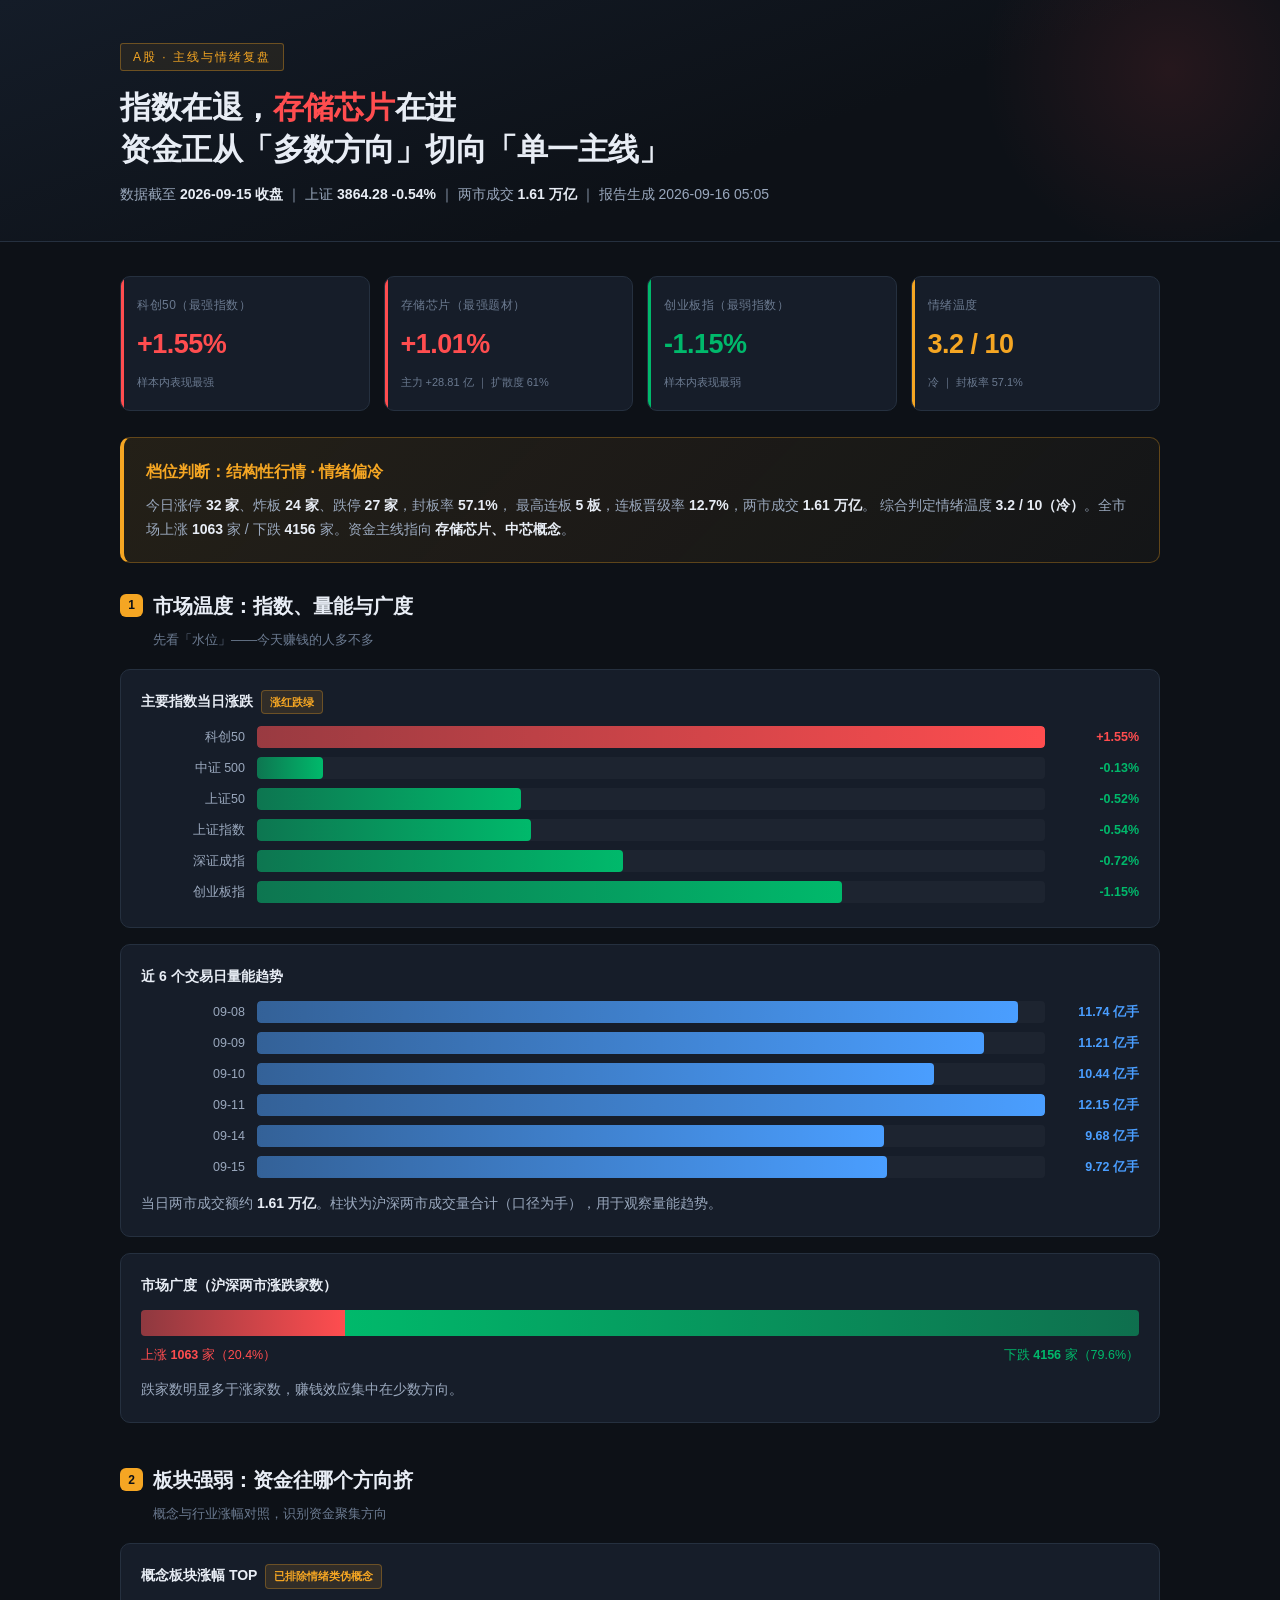
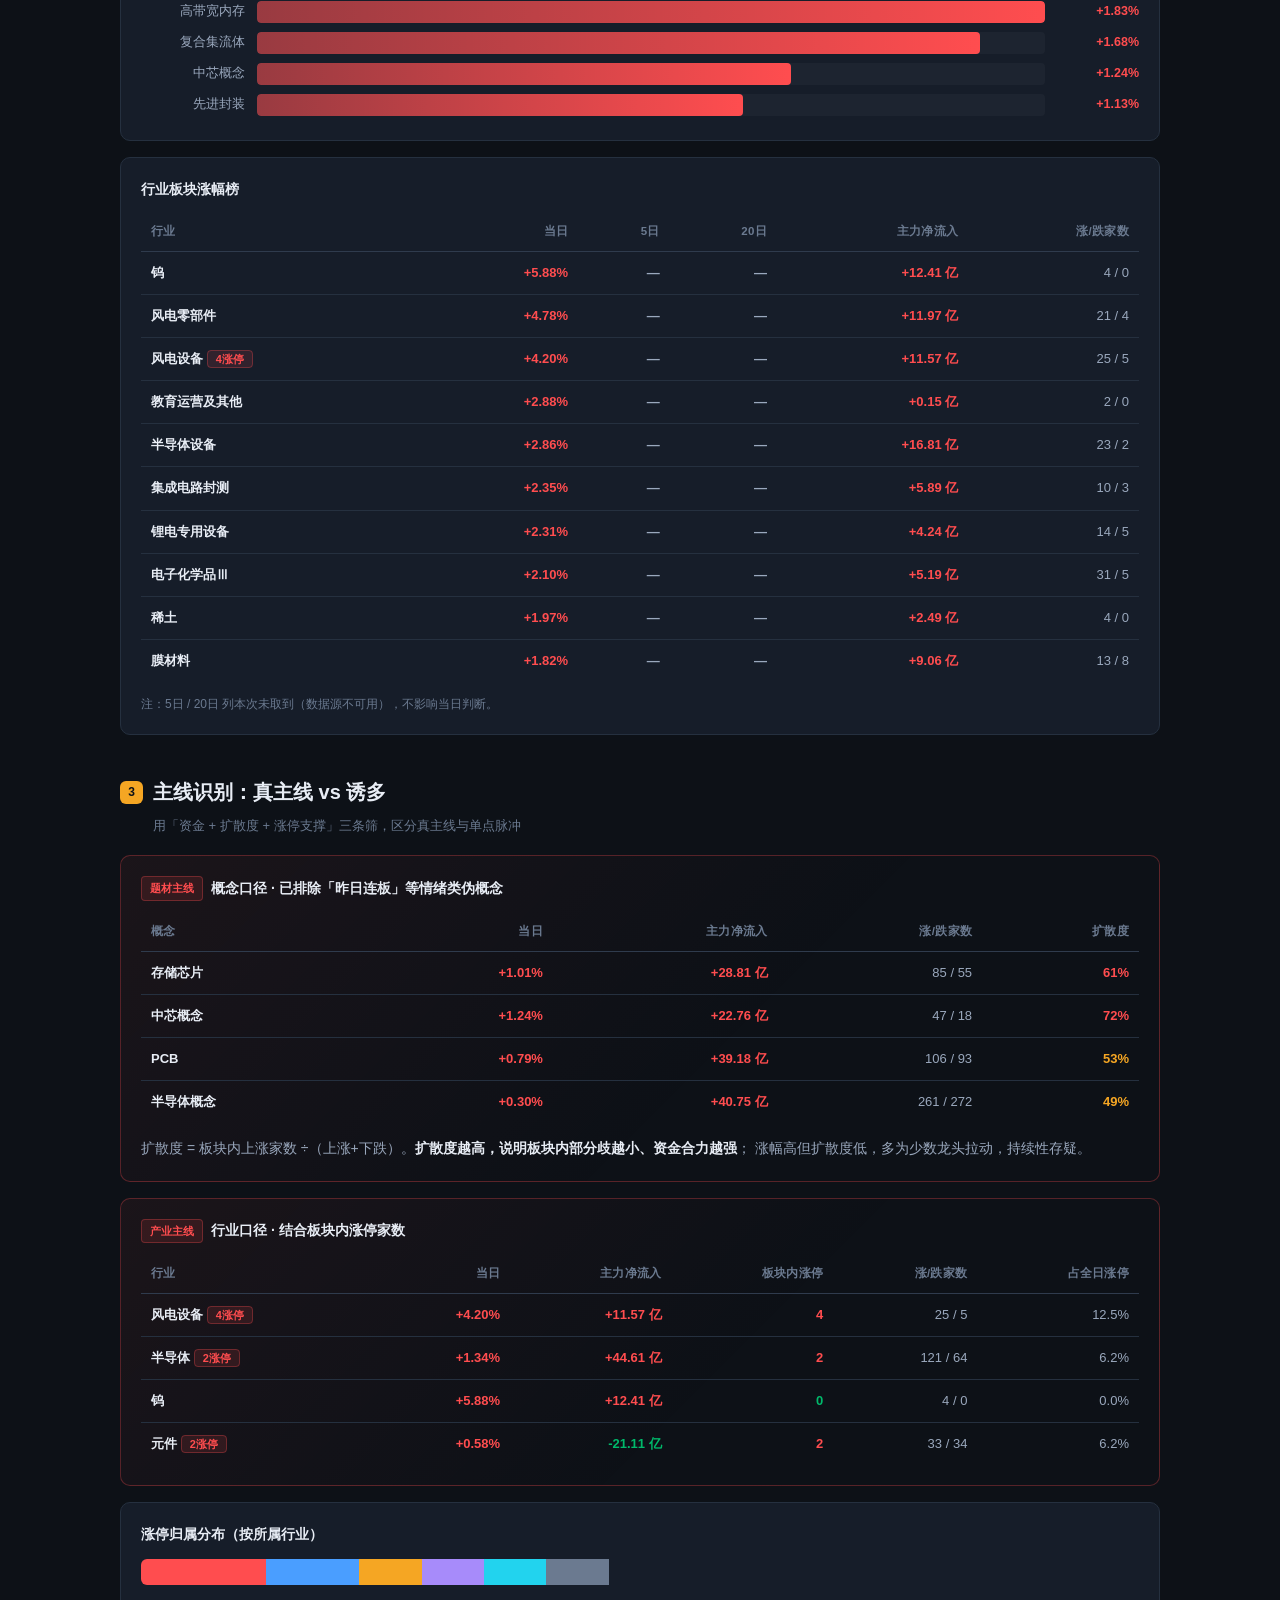
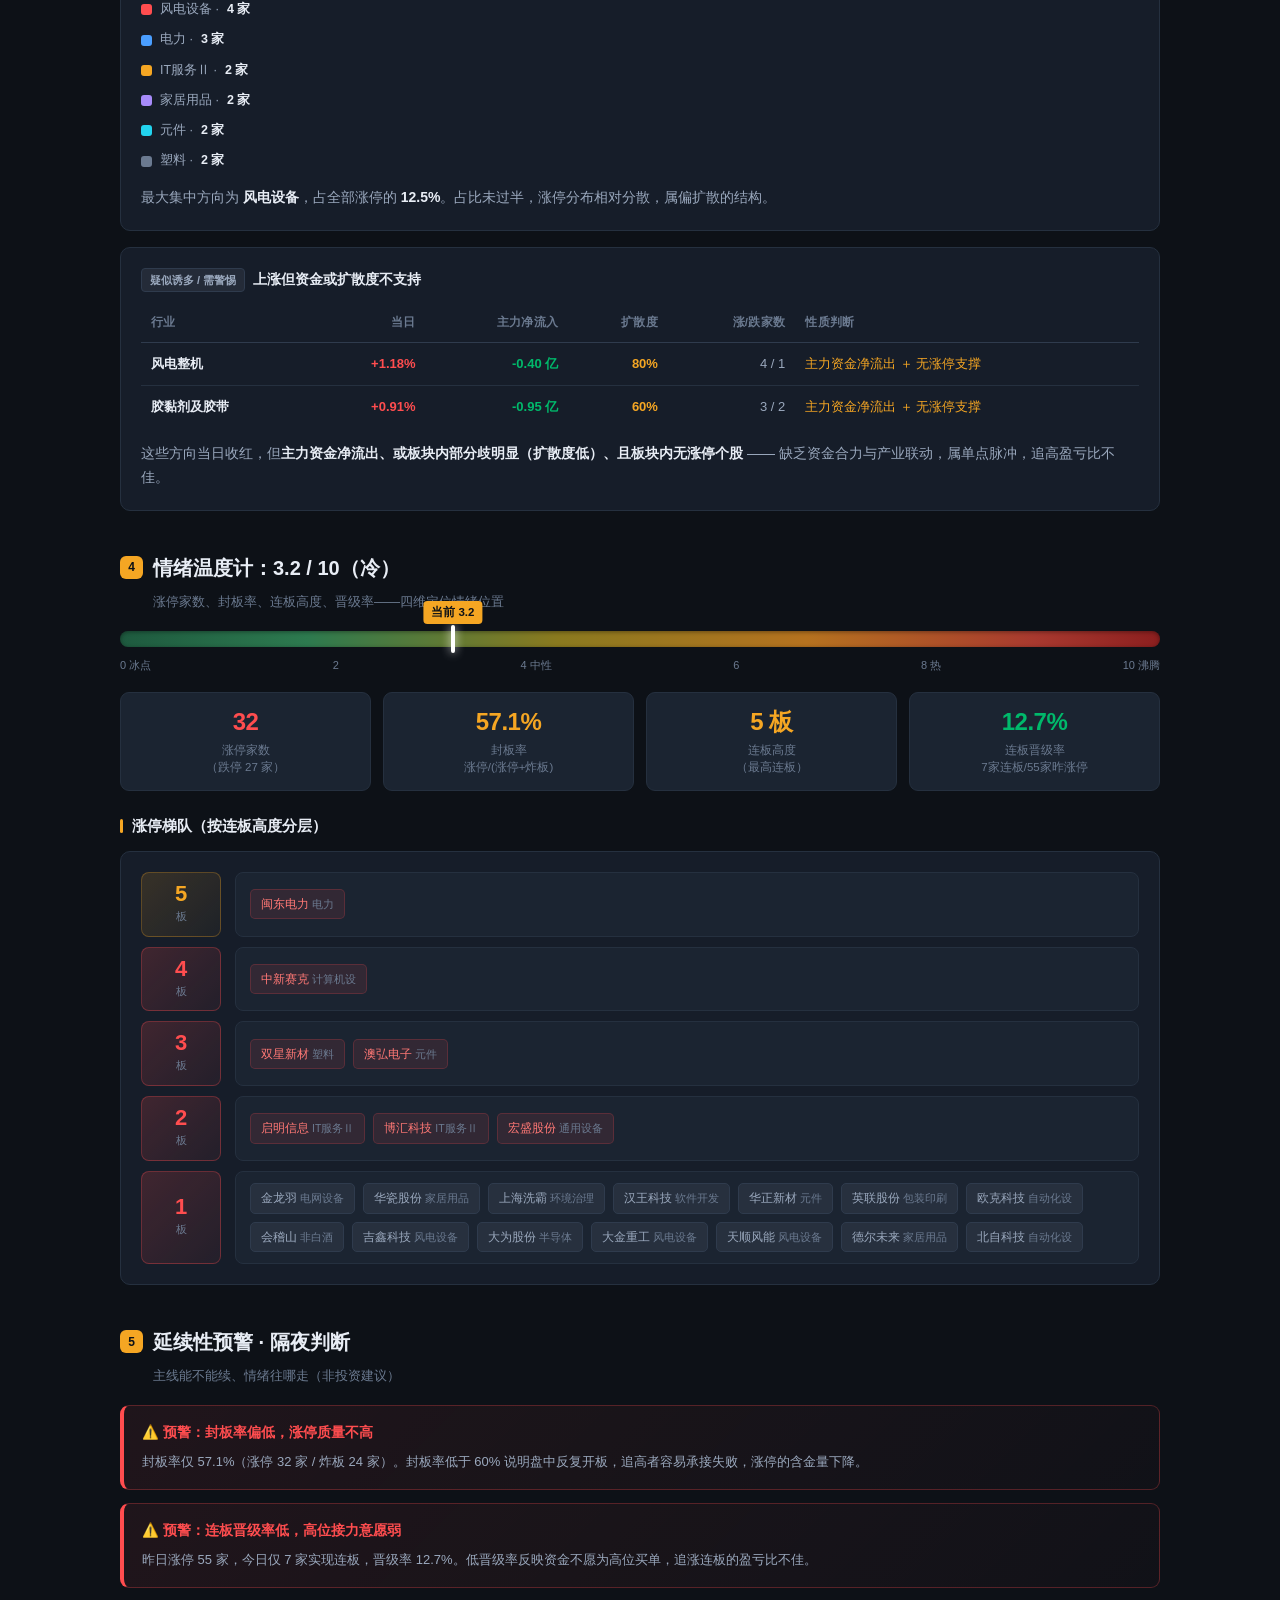
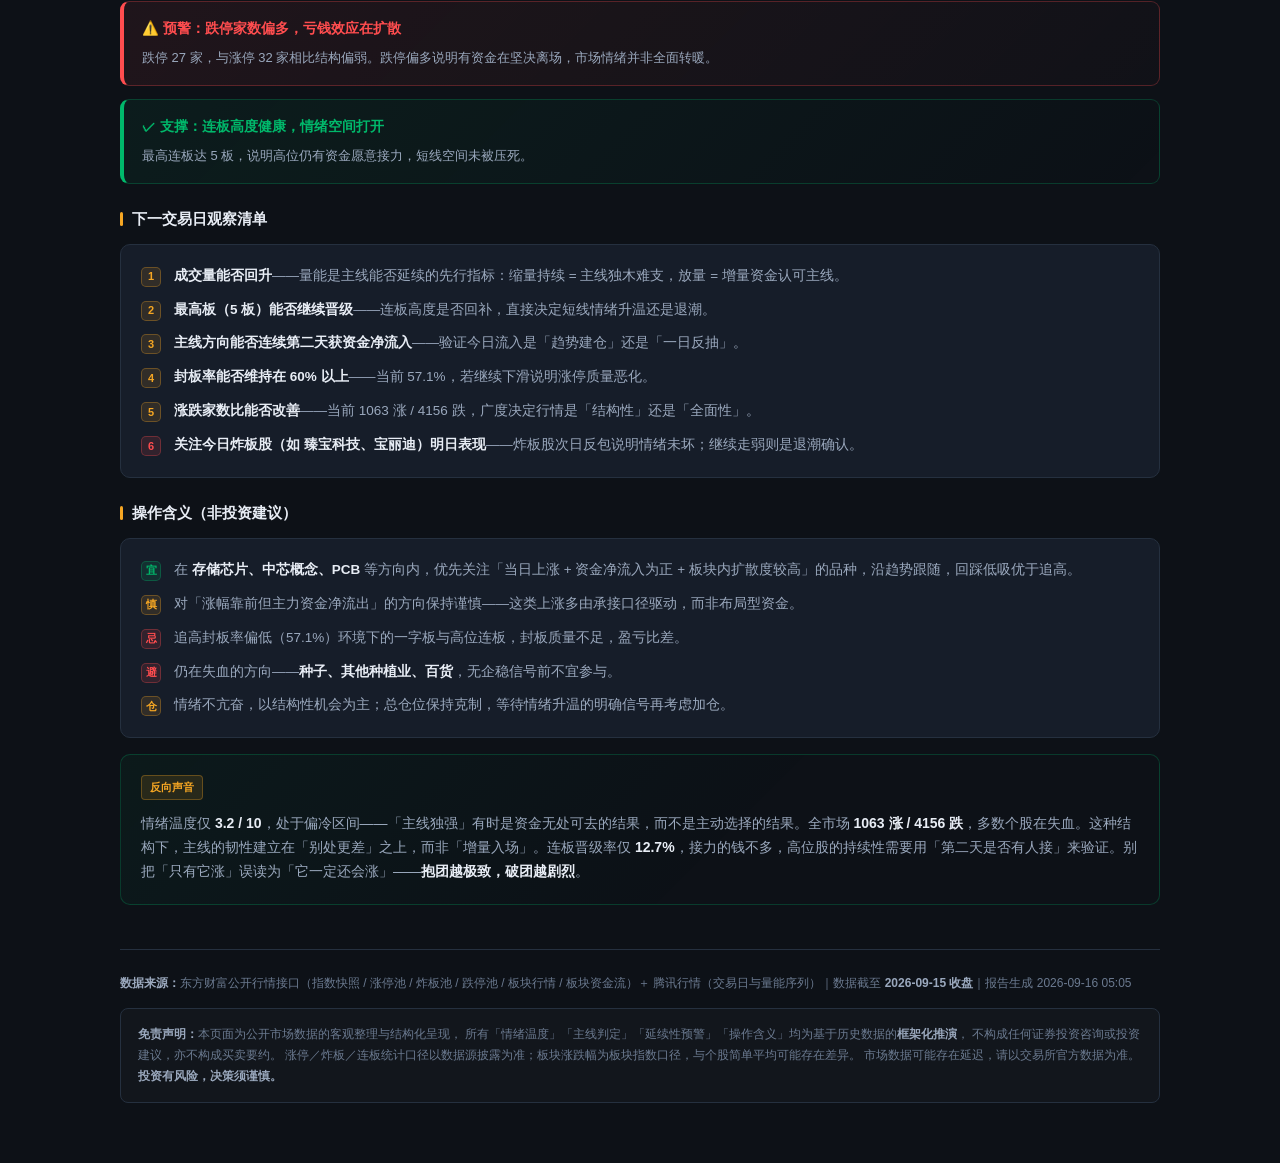
==== commit a3e7b27e: "复盘更新 2026-09-16" ====
--- a/index.html
+++ b/index.html
@@ -1,439 +1,439 @@
-<!DOCTYPE html>
-<html lang="zh-CN">
-<head>
-<meta charset="UTF-8">
-<meta name="viewport" content="width=device-width, initial-scale=1.0">
-<title>A股主线与情绪温度 · 2026-09-15 收盘复盘</title>
-<style>:root{
-  --bg:#0d1117; --bg2:#131a24; --card:#161d29; --card2:#1b2431;
-  --line:#25303f; --line2:#2f3b4d;
-  --txt:#e8edf5; --txt2:#9aa8bd; --txt3:#6b7a90;
-  --up:#ff4d4f; --up2:#ff7875; --upbg:rgba(255,77,79,.12);
-  --dn:#00b96b; --dn2:#3ddc97; --dnbg:rgba(0,185,107,.12);
-  --acc:#f5a623; --acc2:#ffc53d;
-  --blue:#4a9eff; --purple:#a78bfa; --cyan:#22d3ee;
-}
-*{margin:0;padding:0;box-sizing:border-box}
-body{
-  background:var(--bg); color:var(--txt);
-  font-family:-apple-system,BlinkMacSystemFont,"PingFang SC","Microsoft YaHei","Helvetica Neue",sans-serif;
-  line-height:1.7; -webkit-font-smoothing:antialiased;
-  padding:0 0 60px;
-}
-.wrap{max-width:1080px;margin:0 auto;padding:0 20px}
-
-header{
-  background:linear-gradient(160deg,#141c28 0%,#0d1117 60%);
-  border-bottom:1px solid var(--line);
-  padding:42px 0 34px; margin-bottom:34px;
-  position:relative; overflow:hidden;
-}
-header::after{
-  content:""; position:absolute; top:-120px; right:-80px;
-  width:380px; height:380px; border-radius:50%;
-  background:radial-gradient(circle,rgba(255,77,79,.10),transparent 70%);
-}
-.tag{
-  display:inline-block; font-size:12px; letter-spacing:2px;
-  color:var(--acc); border:1px solid rgba(245,166,35,.35);
-  background:rgba(245,166,35,.08);
-  padding:3px 12px; border-radius:3px; margin-bottom:16px;
-}
-h1{font-size:31px;font-weight:800;letter-spacing:-.5px;line-height:1.35;margin-bottom:12px}
-h1 .em{color:var(--up)}
-.sub{color:var(--txt2);font-size:14px}
-.sub b{color:var(--txt)}
-
-.kpis{display:grid;grid-template-columns:repeat(4,1fr);gap:14px;margin:26px 0 8px}
-.kpi{
-  background:var(--card); border:1px solid var(--line);
-  border-radius:10px; padding:18px 16px; position:relative; overflow:hidden;
-}
-.kpi::before{content:"";position:absolute;left:0;top:0;bottom:0;width:3px;background:var(--line2)}
-.kpi.up::before{background:var(--up)}
-.kpi.dn::before{background:var(--dn)}
-.kpi.ac::before{background:var(--acc)}
-.kpi.bl::before{background:var(--blue)}
-.kpi .lb{font-size:12px;color:var(--txt3);margin-bottom:7px;letter-spacing:.5px}
-.kpi .vl{font-size:27px;font-weight:800;letter-spacing:-.5px;font-variant-numeric:tabular-nums}
-.kpi .vl.s{font-size:21px}
-.kpi .nt{font-size:11px;color:var(--txt3);margin-top:5px}
-.c-up{color:var(--up)} .c-dn{color:var(--dn)} .c-ac{color:var(--acc)} .c-bl{color:var(--blue)}
-.c-cy{color:var(--cyan)} .c-pu{color:var(--purple)}
-
-.verdict{
-  background:linear-gradient(135deg,rgba(245,166,35,.10),rgba(245,166,35,.03));
-  border:1px solid rgba(245,166,35,.30); border-left:4px solid var(--acc);
-  border-radius:10px; padding:20px 22px; margin:26px 0;
-}
-.verdict .t{font-size:16px;font-weight:800;color:var(--acc);margin-bottom:9px}
-.verdict p{font-size:14px;color:var(--txt2)}
-.verdict p b{color:var(--txt)}
-
-section{margin-bottom:40px}
-h2{
-  font-size:20px;font-weight:800;margin-bottom:6px;
-  display:flex;align-items:center;gap:10px;
-}
-h2 .n{
-  font-size:12px;font-weight:700;color:var(--bg);background:var(--acc);
-  width:23px;height:23px;border-radius:6px;display:flex;
-  align-items:center;justify-content:center;flex:0 0 auto;
-}
-.h2sub{font-size:13px;color:var(--txt3);margin-bottom:18px;padding-left:33px}
-h3{font-size:15px;font-weight:700;margin:22px 0 12px;color:var(--txt)}
-h3::before{content:"";display:inline-block;width:3px;height:14px;background:var(--acc);
-  border-radius:2px;margin-right:9px;vertical-align:-2px}
-
-p.body{font-size:14px;color:var(--txt2);margin-bottom:14px}
-p.body b{color:var(--txt)}
-p.body .up{color:var(--up);font-weight:700}
-p.body .dn{color:var(--dn);font-weight:700}
-
-.card{background:var(--card);border:1px solid var(--line);border-radius:10px;padding:20px;margin-bottom:16px}
-.card.hl{border-color:rgba(255,77,79,.30);background:linear-gradient(135deg,rgba(255,77,79,.06),transparent 60%)}
-.card.hl2{border-color:rgba(0,185,107,.25);background:linear-gradient(135deg,rgba(0,185,107,.05),transparent 60%)}
-.card .ct{font-size:14px;font-weight:700;margin-bottom:12px;display:flex;align-items:center;gap:8px;flex-wrap:wrap}
-.badge{font-size:11px;padding:2px 8px;border-radius:4px;font-weight:700}
-.bg-up{background:var(--upbg);color:var(--up);border:1px solid rgba(255,77,79,.3)}
-.bg-dn{background:var(--dnbg);color:var(--dn);border:1px solid rgba(0,185,107,.3)}
-.bg-ac{background:rgba(245,166,35,.12);color:var(--acc);border:1px solid rgba(245,166,35,.3)}
-.bg-bl{background:rgba(74,158,255,.12);color:var(--blue);border:1px solid rgba(74,158,255,.3)}
-.bg-gy{background:rgba(154,168,189,.1);color:var(--txt2);border:1px solid var(--line2)}
-
-table{width:100%;border-collapse:collapse;font-size:13px}
-th{
-  text-align:left;font-size:11.5px;color:var(--txt3);font-weight:600;
-  padding:9px 10px;border-bottom:1px solid var(--line2);white-space:nowrap;
-  letter-spacing:.3px;
-}
-td{padding:10px;border-bottom:1px solid var(--line);color:var(--txt2);font-variant-numeric:tabular-nums}
-tbody tr:last-child td{border-bottom:none}
-tbody tr:hover{background:rgba(255,255,255,.02)}
-td.nm{color:var(--txt);font-weight:600}
-td.num{text-align:right}
-th.num{text-align:right}
-.mono{font-variant-numeric:tabular-nums;font-weight:700}
-
-.bars{display:flex;flex-direction:column;gap:9px;margin:6px 0 4px}
-.bar-row{display:grid;grid-template-columns:104px 1fr 82px;gap:12px;align-items:center}
-.bar-lb{font-size:12.5px;color:var(--txt2);text-align:right;white-space:nowrap;overflow:hidden;text-overflow:ellipsis}
-.bar-track{height:22px;background:rgba(255,255,255,.03);border-radius:4px;position:relative;overflow:hidden}
-.bar-fill{height:100%;border-radius:4px;position:relative;transition:width .8s cubic-bezier(.2,.8,.3,1)}
-.bar-fill.up{background:linear-gradient(90deg,rgba(255,77,79,.55),var(--up))}
-.bar-fill.dn{background:linear-gradient(90deg,rgba(0,185,107,.55),var(--dn))}
-.bar-fill.mix{background:linear-gradient(90deg,rgba(74,158,255,.5),var(--blue))}
-.bar-vl{font-size:12.5px;font-weight:700;font-variant-numeric:tabular-nums;text-align:right}
-
-.ladder{display:flex;flex-direction:column;gap:10px}
-.rung{display:grid;grid-template-columns:80px 1fr;gap:14px;align-items:stretch}
-.rung-h{
-  background:linear-gradient(135deg,rgba(255,77,79,.18),rgba(255,77,79,.06));
-  border:1px solid rgba(255,77,79,.30); border-radius:8px;
-  display:flex;flex-direction:column;align-items:center;justify-content:center;
-  padding:10px 4px;
-}
-.rung-h .n{font-size:22px;font-weight:900;color:var(--up);line-height:1}
-.rung-h .t{font-size:10.5px;color:var(--txt3);margin-top:3px}
-.rung-h.low{background:linear-gradient(135deg,rgba(245,166,35,.15),rgba(245,166,35,.04));border-color:rgba(245,166,35,.28)}
-.rung-h.low .n{color:var(--acc)}
-.rung-b{
-  background:var(--card2);border:1px solid var(--line);border-radius:8px;
-  padding:11px 14px;display:flex;flex-wrap:wrap;gap:8px;align-items:center;
-}
-.stk{
-  font-size:12px;padding:4px 10px;border-radius:5px;
-  background:rgba(255,77,79,.10);color:var(--up2);
-  border:1px solid rgba(255,77,79,.20);white-space:nowrap;
-}
-.stk .s{color:var(--txt3);font-size:10.5px;margin-left:3px}
-.stk.g{background:rgba(154,168,189,.09);color:var(--txt2);border-color:var(--line2)}
-.stk.g .s{color:var(--txt3)}
-
-.gauge{margin:8px 0 18px}
-.gauge-track{
-  height:16px;border-radius:9px;position:relative;
-  background:linear-gradient(90deg,#1e5a3f 0%,#2d7a4f 18%,#8a7a1f 42%,#b5721f 66%,#a8392f 88%,#8c1f1f 100%);
-  box-shadow:inset 0 1px 4px rgba(0,0,0,.4);
-}
-.gauge-mark{
-  position:absolute;top:-6px;width:4px;height:28px;border-radius:2px;
-  background:#fff;box-shadow:0 0 10px rgba(255,255,255,.85);
-  transform:translateX(-50%);
-}
-.gauge-mark::after{
-  content:attr(data-lb);position:absolute;top:-24px;left:50%;transform:translateX(-50%);
-  font-size:11.5px;font-weight:800;background:var(--acc);
-  padding:2px 8px;border-radius:4px;white-space:nowrap;color:var(--bg);
-}
-.gauge-scale{display:flex;justify-content:space-between;font-size:11px;color:var(--txt3);margin-top:9px}
-
-.mgrid{display:grid;grid-template-columns:repeat(4,1fr);gap:12px}
-.mbox{background:var(--card2);border:1px solid var(--line);border-radius:9px;padding:15px 13px;text-align:center}
-.mbox .mv{font-size:24px;font-weight:900;letter-spacing:-.5px;font-variant-numeric:tabular-nums;line-height:1.15}
-.mbox .ml{font-size:11.5px;color:var(--txt3);margin-top:6px;line-height:1.45}
-
-.warn{
-  background:linear-gradient(135deg,rgba(255,77,79,.08),rgba(255,77,79,.02));
-  border:1px solid rgba(255,77,79,.28); border-left:4px solid var(--up);
-  border-radius:9px; padding:16px 18px; margin-bottom:13px;
-}
-.warn .wt{font-size:13.5px;font-weight:800;color:var(--up);margin-bottom:6px}
-.warn p{font-size:13px;color:var(--txt2)}
-.warn p b{color:var(--txt)}
-.ok{
-  background:linear-gradient(135deg,rgba(0,185,107,.07),transparent);
-  border:1px solid rgba(0,185,107,.25); border-left:4px solid var(--dn);
-  border-radius:9px; padding:16px 18px; margin-bottom:13px;
-}
-.ok .wt{font-size:13.5px;font-weight:800;color:var(--dn);margin-bottom:6px}
-.ok p{font-size:13px;color:var(--txt2)}
-.ok p b{color:var(--txt)}
-
-.ck{list-style:none;display:flex;flex-direction:column;gap:11px}
-.ck li{display:grid;grid-template-columns:22px 1fr;gap:11px;font-size:13.5px;
-  color:var(--txt2); align-items:start;list-style:none}
-.ck li .ic{
-  width:20px;height:20px;border-radius:5px;display:flex;align-items:center;
-  justify-content:center;font-size:11px;font-weight:800;margin-top:2px;
-}
-.ck li .ic.r{background:var(--upbg);color:var(--up);border:1px solid rgba(255,77,79,.3)}
-.ck li .ic.g{background:var(--dnbg);color:var(--dn);border:1px solid rgba(0,185,107,.3)}
-.ck li .ic.a{background:rgba(245,166,35,.12);color:var(--acc);border:1px solid rgba(245,166,35,.3)}
-.ck li b{color:var(--txt)}
-
-.legend{display:flex;flex-direction:column;gap:9px;font-size:12.5px;color:var(--txt2)}
-.legend div{display:flex;align-items:center;gap:8px}
-.dot{width:11px;height:11px;border-radius:3px;flex:0 0 auto}
-
-footer{
-  border-top:1px solid var(--line);margin-top:44px;padding-top:22px;
-  font-size:12px;color:var(--txt3);line-height:1.85;
-}
-footer b{color:var(--txt2)}
-.disc{
-  background:rgba(255,255,255,.02);border:1px solid var(--line);
-  border-radius:8px;padding:15px 17px;margin-top:14px;font-size:11.5px;color:var(--txt3);
-}
-
-@media (max-width:760px){
-  h1{font-size:23px}
-  .kpis{grid-template-columns:repeat(2,1fr)}
-  .mgrid{grid-template-columns:repeat(2,1fr)}
-  .bar-row{grid-template-columns:78px 1fr 70px}
-  .rung{grid-template-columns:64px 1fr}
-  .wrap{padding:0 14px}
-  table{font-size:12px}
-  td,th{padding:8px 6px}
-}
-</style>
-</head>
-<body>
-
-
-<header>
-  <div class="wrap">
-    <div class="tag">A股 · 主线与情绪复盘</div>
-    <h1>指数在退，<span class="em">存储芯片</span>在进<br>资金正从「多数方向」切向「单一主线」</h1>
-    <div class="sub">
-      数据截至 <b>2026-09-15 收盘</b> ｜ 上证 <b class="c-dn">3864.28&nbsp;-0.54%</b>
-      ｜ 两市成交 <b>1.61 万亿</b> ｜ 报告生成 2026-09-16 04:59
-    </div>
-  </div>
-</header>
-
-<div class="wrap">
-
-  <div class="kpis">
-<div class="kpi up"><div class="lb">科创50（最强指数）</div><div class="vl c-up">+1.55%</div><div class="nt">样本内表现最强</div></div>
-<div class="kpi up"><div class="lb">存储芯片（最强题材）</div><div class="vl c-up">+1.01%</div><div class="nt">主力 +28.81 亿 ｜ 扩散度 61%</div></div>
-<div class="kpi dn"><div class="lb">创业板指（最弱指数）</div><div class="vl c-dn">-1.15%</div><div class="nt">样本内表现最弱</div></div>
-<div class="kpi ac"><div class="lb">情绪温度</div><div class="vl c-ac">3.2 / 10</div><div class="nt">冷 ｜ 封板率 57.1%</div></div>
-</div>
-
-  
-  <div class="verdict">
-    <div class="t">档位判断：结构性行情 · 情绪偏冷</div>
-    <p>
-      今日涨停 <b>32 家</b>、炸板 <b>24 家</b>、跌停 <b>27 家</b>，封板率 <b>57.1%</b>，
-      最高连板 <b>5 板</b>，连板晋级率 <b>12.7%</b>，两市成交 <b>1.61 万亿</b>。
-      综合判定情绪温度 <b>3.2 / 10（冷）</b>。全市场上涨 <b>1063</b> 家 / 下跌 <b>4156</b> 家。资金主线指向 <b>存储芯片、中芯概念</b>。
-    </p>
-  </div>
-
-  <section>
-    <h2><span class="n">1</span>市场温度：指数、量能与广度</h2>
-    <div class="h2sub">先看「水位」——今天赚钱的人多不多</div>
-    <div class="card"><div class="ct">主要指数当日涨跌 <span class="badge bg-ac">涨红跌绿</span></div><div class="bars"><div class="bar-row"><div class="bar-lb">科创50</div><div class="bar-track"><div class="bar-fill up" style="width:100.0%"></div></div><div class="bar-vl c-up">+1.55%</div></div><div class="bar-row"><div class="bar-lb">中证 500</div><div class="bar-track"><div class="bar-fill dn" style="width:8.4%"></div></div><div class="bar-vl c-dn">-0.13%</div></div><div class="bar-row"><div class="bar-lb">上证50</div><div class="bar-track"><div class="bar-fill dn" style="width:33.5%"></div></div><div class="bar-vl c-dn">-0.52%</div></div><div class="bar-row"><div class="bar-lb">上证指数</div><div class="bar-track"><div class="bar-fill dn" style="width:34.8%"></div></div><div class="bar-vl c-dn">-0.54%</div></div><div class="bar-row"><div class="bar-lb">深证成指</div><div class="bar-track"><div class="bar-fill dn" style="width:46.5%"></div></div><div class="bar-vl c-dn">-0.72%</div></div><div class="bar-row"><div class="bar-lb">创业板指</div><div class="bar-track"><div class="bar-fill dn" style="width:74.2%"></div></div><div class="bar-vl c-dn">-1.15%</div></div></div></div>
-    <div class="card"><div class="ct">近 6 个交易日量能趋势</div><div class="bars"><div class="bar-row"><div class="bar-lb">09-08</div><div class="bar-track"><div class="bar-fill mix" style="width:96.6%"></div></div><div class="bar-vl" style="color:var(--blue)">11.74 亿手</div></div><div class="bar-row"><div class="bar-lb">09-09</div><div class="bar-track"><div class="bar-fill mix" style="width:92.2%"></div></div><div class="bar-vl" style="color:var(--blue)">11.21 亿手</div></div><div class="bar-row"><div class="bar-lb">09-10</div><div class="bar-track"><div class="bar-fill mix" style="width:85.9%"></div></div><div class="bar-vl" style="color:var(--blue)">10.44 亿手</div></div><div class="bar-row"><div class="bar-lb">09-11</div><div class="bar-track"><div class="bar-fill mix" style="width:100.0%"></div></div><div class="bar-vl" style="color:var(--blue)">12.15 亿手</div></div><div class="bar-row"><div class="bar-lb">09-14</div><div class="bar-track"><div class="bar-fill mix" style="width:79.6%"></div></div><div class="bar-vl" style="color:var(--blue)">9.68 亿手</div></div><div class="bar-row"><div class="bar-lb">09-15</div><div class="bar-track"><div class="bar-fill mix" style="width:80.0%"></div></div><div class="bar-vl" style="color:var(--blue)">9.72 亿手</div></div></div><p class="body" style="margin-top:14px;margin-bottom:0">当日两市成交额约 <b>1.61 万亿</b>。柱状为沪深两市成交量合计（口径为手），用于观察量能趋势。</p></div>
-    
-<div class="card">
-  <div class="ct">市场广度（沪深两市涨跌家数）</div>
-  <div class="bar-track" style="height:26px;display:flex;border-radius:4px;overflow:hidden">
-    <div style="width:20.4%;background:linear-gradient(90deg,rgba(255,77,79,.5),var(--up))"></div>
-    <div style="width:79.6%;background:linear-gradient(90deg,var(--dn),rgba(0,185,107,.5))"></div>
-  </div>
-  <div style="display:flex;justify-content:space-between;margin-top:9px;font-size:12.5px">
-    <span class="c-up">上涨 <b>1063</b> 家（20.4%）</span>
-    <span class="c-dn">下跌 <b>4156</b> 家（79.6%）</span>
-  </div>
-  <p class="body" style="margin-top:12px;margin-bottom:0">跌家数明显多于涨家数，赚钱效应集中在少数方向。</p>
-</div>
-  </section>
-
-  <section>
-    <h2><span class="n">2</span>板块强弱：资金往哪个方向挤</h2>
-    <div class="h2sub">概念与行业涨幅对照，识别资金聚集方向</div>
-    <div class="card"><div class="ct">概念板块涨幅 TOP<span class="badge bg-ac">已排除情绪类伪概念</span></div><div class="bars"><div class="bar-row"><div class="bar-lb">高带宽内存</div><div class="bar-track"><div class="bar-fill up" style="width:100.0%"></div></div><div class="bar-vl c-up">+1.83%</div></div><div class="bar-row"><div class="bar-lb">复合集流体</div><div class="bar-track"><div class="bar-fill up" style="width:91.8%"></div></div><div class="bar-vl c-up">+1.68%</div></div><div class="bar-row"><div class="bar-lb">中芯概念</div><div class="bar-track"><div class="bar-fill up" style="width:67.8%"></div></div><div class="bar-vl c-up">+1.24%</div></div><div class="bar-row"><div class="bar-lb">先进封装</div><div class="bar-track"><div class="bar-fill up" style="width:61.7%"></div></div><div class="bar-vl c-up">+1.13%</div></div></div></div>
-    
-<div class="card">
-  <div class="ct">行业板块涨幅榜</div>
-  <table>
-    <thead><tr><th>行业</th><th class="num">当日</th><th class="num">5日</th>
-    <th class="num">20日</th><th class="num">主力净流入</th><th class="num">涨/跌家数</th></tr></thead>
-    <tbody><tr><td class="nm">钨</td><td class="num mono c-up">+5.88%</td><td class="num mono ">—</td><td class="num mono ">—</td><td class="num mono c-up">+12.41 亿</td><td class="num">4 / 0</td></tr><tr><td class="nm">风电零部件</td><td class="num mono c-up">+4.78%</td><td class="num mono ">—</td><td class="num mono ">—</td><td class="num mono c-up">+11.97 亿</td><td class="num">21 / 4</td></tr><tr><td class="nm">风电设备 <span class="badge bg-up">4涨停</span></td><td class="num mono c-up">+4.20%</td><td class="num mono ">—</td><td class="num mono ">—</td><td class="num mono c-up">+11.57 亿</td><td class="num">25 / 5</td></tr><tr><td class="nm">教育运营及其他</td><td class="num mono c-up">+2.88%</td><td class="num mono ">—</td><td class="num mono ">—</td><td class="num mono c-up">+0.15 亿</td><td class="num">2 / 0</td></tr><tr><td class="nm">半导体设备</td><td class="num mono c-up">+2.86%</td><td class="num mono ">—</td><td class="num mono ">—</td><td class="num mono c-up">+16.81 亿</td><td class="num">23 / 2</td></tr><tr><td class="nm">集成电路封测</td><td class="num mono c-up">+2.35%</td><td class="num mono ">—</td><td class="num mono ">—</td><td class="num mono c-up">+5.89 亿</td><td class="num">10 / 3</td></tr><tr><td class="nm">锂电专用设备</td><td class="num mono c-up">+2.31%</td><td class="num mono ">—</td><td class="num mono ">—</td><td class="num mono c-up">+4.24 亿</td><td class="num">14 / 5</td></tr><tr><td class="nm">电子化学品Ⅲ</td><td class="num mono c-up">+2.10%</td><td class="num mono ">—</td><td class="num mono ">—</td><td class="num mono c-up">+5.19 亿</td><td class="num">31 / 5</td></tr><tr><td class="nm">稀土</td><td class="num mono c-up">+1.97%</td><td class="num mono ">—</td><td class="num mono ">—</td><td class="num mono c-up">+2.49 亿</td><td class="num">4 / 0</td></tr><tr><td class="nm">膜材料</td><td class="num mono c-up">+1.82%</td><td class="num mono ">—</td><td class="num mono ">—</td><td class="num mono c-up">+9.06 亿</td><td class="num">13 / 8</td></tr></tbody>
-  </table>
-  <p class="body" style="margin-top:12px;margin-bottom:0;color:var(--txt3);font-size:12px">注：5日 / 20日 列本次未取到（数据源不可用），不影响当日判断。</p>
-</div>
-  </section>
-
-  <section>
-    <h2><span class="n">3</span>主线识别：真主线 vs 诱多</h2>
-    <div class="h2sub">用「资金 + 扩散度 + 涨停支撑」三条筛，区分真主线与单点脉冲</div>
-    
-<div class="card hl">
-  <div class="ct"><span class="badge bg-up">题材主线</span>概念口径 · 已排除「昨日连板」等情绪类伪概念</div>
-  <table>
-    <thead><tr><th>概念</th><th class="num">当日</th><th class="num">主力净流入</th>
-    <th class="num">涨/跌家数</th><th class="num">扩散度</th></tr></thead>
-    <tbody><tr><td class="nm">存储芯片</td><td class="num mono c-up">+1.01%</td><td class="num mono c-up">+28.81 亿</td><td class="num">85 / 55</td><td class="num mono c-up">61%</td></tr><tr><td class="nm">中芯概念</td><td class="num mono c-up">+1.24%</td><td class="num mono c-up">+22.76 亿</td><td class="num">47 / 18</td><td class="num mono c-up">72%</td></tr><tr><td class="nm">PCB</td><td class="num mono c-up">+0.79%</td><td class="num mono c-up">+39.18 亿</td><td class="num">106 / 93</td><td class="num mono c-ac">53%</td></tr><tr><td class="nm">半导体概念</td><td class="num mono c-up">+0.30%</td><td class="num mono c-up">+40.75 亿</td><td class="num">261 / 272</td><td class="num mono c-ac">49%</td></tr></tbody>
-  </table>
-  <p class="body" style="margin-top:14px;margin-bottom:0">
-    扩散度 = 板块内上涨家数 ÷（上涨+下跌）。<b>扩散度越高，说明板块内部分歧越小、资金合力越强</b>；
-    涨幅高但扩散度低，多为少数龙头拉动，持续性存疑。
-  </p>
-</div>
-    
-<div class="card hl">
-  <div class="ct"><span class="badge bg-up">产业主线</span>行业口径 · 结合板块内涨停家数</div>
-  <table>
-    <thead><tr><th>行业</th><th class="num">当日</th><th class="num">主力净流入</th>
-    <th class="num">板块内涨停</th><th class="num">涨/跌家数</th><th class="num">占全日涨停</th></tr></thead>
-    <tbody><tr><td class="nm">风电设备 <span class="badge bg-up">4涨停</span></td><td class="num mono c-up">+4.20%</td><td class="num mono c-up">+11.57 亿</td><td class="num mono c-up">4</td><td class="num">25 / 5</td><td class="num">12.5%</td></tr><tr><td class="nm">半导体 <span class="badge bg-up">2涨停</span></td><td class="num mono c-up">+1.34%</td><td class="num mono c-up">+44.61 亿</td><td class="num mono c-up">2</td><td class="num">121 / 64</td><td class="num">6.2%</td></tr><tr><td class="nm">钨</td><td class="num mono c-up">+5.88%</td><td class="num mono c-up">+12.41 亿</td><td class="num mono c-dn">0</td><td class="num">4 / 0</td><td class="num">0.0%</td></tr><tr><td class="nm">元件 <span class="badge bg-up">2涨停</span></td><td class="num mono c-up">+0.58%</td><td class="num mono c-dn">-21.11 亿</td><td class="num mono c-up">2</td><td class="num">33 / 34</td><td class="num">6.2%</td></tr></tbody>
-  </table>
-</div>
-    
-<div class="card">
-  <div class="ct">涨停归属分布（按所属行业）</div>
-  <div style="display:flex;height:26px;border-radius:6px;overflow:hidden;margin-bottom:14px"><div style="width:12.50%;background:#ff4d4f" title="风电设备 4家"></div><div style="width:9.38%;background:#4a9eff" title="电力 3家"></div><div style="width:6.25%;background:#f5a623" title="IT服务Ⅱ 2家"></div><div style="width:6.25%;background:#a78bfa" title="家居用品 2家"></div><div style="width:6.25%;background:#22d3ee" title="元件 2家"></div><div style="width:6.25%;background:#6b7a90" title="塑料 2家"></div></div>
-  <div class="legend"><div><span class="dot" style="background:#ff4d4f"></span>风电设备 · <b style="color:#e8edf5">4 家</b></div><div><span class="dot" style="background:#4a9eff"></span>电力 · <b style="color:#e8edf5">3 家</b></div><div><span class="dot" style="background:#f5a623"></span>IT服务Ⅱ · <b style="color:#e8edf5">2 家</b></div><div><span class="dot" style="background:#a78bfa"></span>家居用品 · <b style="color:#e8edf5">2 家</b></div><div><span class="dot" style="background:#22d3ee"></span>元件 · <b style="color:#e8edf5">2 家</b></div><div><span class="dot" style="background:#6b7a90"></span>塑料 · <b style="color:#e8edf5">2 家</b></div></div>
-  <p class="body" style="margin-top:14px;margin-bottom:0">
-    最大集中方向为 <b>风电设备</b>，占全部涨停的 <b>12.5%</b>。占比未过半，涨停分布相对分散，属偏扩散的结构。
-  </p>
-</div>
-    
-<div class="card">
-  <div class="ct"><span class="badge bg-gy">疑似诱多 / 需警惕</span>上涨但资金或扩散度不支持</div>
-  <table>
-    <thead><tr><th>行业</th><th class="num">当日</th><th class="num">主力净流入</th>
-    <th class="num">扩散度</th><th class="num">涨/跌家数</th><th>性质判断</th></tr></thead>
-    <tbody><tr><td class="nm">风电整机</td><td class="num mono c-up">+1.18%</td><td class="num mono c-dn">-0.40 亿</td><td class="num mono c-ac">80%</td><td class="num">4 / 1</td><td class="c-ac">资金流出 / 内部分歧大</td></tr><tr><td class="nm">胶黏剂及胶带</td><td class="num mono c-up">+0.91%</td><td class="num mono c-dn">-0.95 亿</td><td class="num mono c-ac">60%</td><td class="num">3 / 2</td><td class="c-ac">资金流出 / 内部分歧大</td></tr></tbody>
-  </table>
-  <p class="body" style="margin-top:14px;margin-bottom:0">
-    这些方向当日收红，但<b>主力资金净流出、或板块内部分歧明显（扩散度低）、且板块内无涨停个股</b> ——
-    缺乏资金合力与产业联动，属单点脉冲，追高盈亏比不佳。
-  </p>
-</div>
-  </section>
-
-  <section>
-    <h2><span class="n">4</span>情绪温度计：3.2 / 10（冷）</h2>
-    <div class="h2sub">涨停家数、封板率、连板高度、晋级率——四维定位情绪位置</div>
-    
-    <div class="gauge">
-      <div class="gauge-track">
-        <div class="gauge-mark" style="left:32.0%" data-lb="当前 3.2"></div>
-      </div>
-      <div class="gauge-scale">
-        <span>0 冰点</span><span>2</span><span>4 中性</span><span>6</span><span>8 热</span><span>10 沸腾</span>
-      </div>
-    </div>
-    
-    <div class="mgrid">
-      <div class="mbox"><div class="mv c-up">32</div><div class="ml">涨停家数<br>（跌停 27 家）</div></div>
-      <div class="mbox"><div class="mv c-ac">57.1%</div><div class="ml">封板率<br>涨停/(涨停+炸板)</div></div>
-      <div class="mbox"><div class="mv c-ac">5 板</div><div class="ml">连板高度<br>（最高连板）</div></div>
-      <div class="mbox"><div class="mv c-dn">12.7%</div><div class="ml">连板晋级率<br>7家连板/55家昨涨停</div></div>
-    </div>
-    <h3>涨停梯队（按连板高度分层）</h3>
-    <div class="card"><div class="ladder">
-        <div class="rung">
-          <div class="rung-h low"><div class="n">5</div><div class="t">板</div></div>
-          <div class="rung-b"><span class="stk">闽东电力<span class="s">电力</span></span></div>
-        </div>
-        <div class="rung">
-          <div class="rung-h "><div class="n">4</div><div class="t">板</div></div>
-          <div class="rung-b"><span class="stk">中新赛克<span class="s">计算机设</span></span></div>
-        </div>
-        <div class="rung">
-          <div class="rung-h "><div class="n">3</div><div class="t">板</div></div>
-          <div class="rung-b"><span class="stk">双星新材<span class="s">塑料</span></span><span class="stk">澳弘电子<span class="s">元件</span></span></div>
-        </div>
-        <div class="rung">
-          <div class="rung-h "><div class="n">2</div><div class="t">板</div></div>
-          <div class="rung-b"><span class="stk">启明信息<span class="s">IT服务Ⅱ</span></span><span class="stk">博汇科技<span class="s">IT服务Ⅱ</span></span><span class="stk">宏盛股份<span class="s">通用设备</span></span></div>
-        </div>
-        <div class="rung">
-          <div class="rung-h "><div class="n">1</div><div class="t">板</div></div>
-          <div class="rung-b"><span class="stk g">金龙羽<span class="s">电网设备</span></span><span class="stk g">华瓷股份<span class="s">家居用品</span></span><span class="stk g">上海洗霸<span class="s">环境治理</span></span><span class="stk g">汉王科技<span class="s">软件开发</span></span><span class="stk g">华正新材<span class="s">元件</span></span><span class="stk g">英联股份<span class="s">包装印刷</span></span><span class="stk g">欧克科技<span class="s">自动化设</span></span><span class="stk g">会稽山<span class="s">非白酒</span></span><span class="stk g">吉鑫科技<span class="s">风电设备</span></span><span class="stk g">大为股份<span class="s">半导体</span></span><span class="stk g">大金重工<span class="s">风电设备</span></span><span class="stk g">天顺风能<span class="s">风电设备</span></span><span class="stk g">德尔未来<span class="s">家居用品</span></span><span class="stk g">北自科技<span class="s">自动化设</span></span></div>
-        </div></div></div>
-  </section>
-
-  <section>
-    <h2><span class="n">5</span>延续性预警 · 隔夜判断</h2>
-    <div class="h2sub">主线能不能续、情绪往哪走（非投资建议）</div>
-    
-    <div class="warn">
-      <div class="wt">⚠️ 预警：封板率偏低，涨停质量不高</div>
-      <p>封板率仅 57.1%（涨停 32 家 / 炸板 24 家）。封板率低于 60% 说明盘中反复开板，追高者容易承接失败，涨停的含金量下降。</p>
-    </div>
-    <div class="warn">
-      <div class="wt">⚠️ 预警：连板晋级率低，高位接力意愿弱</div>
-      <p>昨日涨停 55 家，今日仅 7 家实现连板，晋级率 12.7%。低晋级率反映资金不愿为高位买单，追涨连板的盈亏比不佳。</p>
-    </div>
-    <div class="warn">
-      <div class="wt">⚠️ 预警：跌停家数偏多，亏钱效应在扩散</div>
-      <p>跌停 27 家，与涨停 32 家相比结构偏弱。跌停偏多说明有资金在坚决离场，市场情绪并非全面转暖。</p>
-    </div>
-    
-    <div class="ok">
-      <div class="wt">✓ 支撑：连板高度健康，情绪空间打开</div>
-      <p>最高连板达 5 板，说明高位仍有资金愿意接力，短线空间未被压死。</p>
-    </div>
-    <h3>下一交易日观察清单</h3>
-    <div class="card"><ul class="ck"><li><span class="ic a">1</span><div><b>成交量能否回升</b>——量能是主线能否延续的先行指标：缩量持续 = 主线独木难支，放量 = 增量资金认可主线。</div></li><li><span class="ic a">2</span><div><b>最高板（5 板）能否继续晋级</b>——连板高度是否回补，直接决定短线情绪升温还是退潮。</div></li><li><span class="ic a">3</span><div><b>主线方向能否连续第二天获资金净流入</b>——验证今日流入是「趋势建仓」还是「一日反抽」。</div></li><li><span class="ic a">4</span><div><b>封板率能否维持在 60% 以上</b>——当前 57.1%，若继续下滑说明涨停质量恶化。</div></li><li><span class="ic a">5</span><div><b>涨跌家数比能否改善</b>——当前 1063 涨 / 4156 跌，广度决定行情是「结构性」还是「全面性」。</div></li><li><span class="ic r">6</span><div><b>关注今日炸板股（如 臻宝科技、宝丽迪）明日表现</b>——炸板股次日反包说明情绪未坏；继续走弱则是退潮确认。</div></li></ul></div>
-    <h3>操作含义（非投资建议）</h3>
-    <div class="card"><ul class="ck"><li><span class="ic g">宜</span><div>在 <b>存储芯片、中芯概念、PCB</b> 等方向内，优先关注「当日上涨 + 资金净流入为正 + 板块内扩散度较高」的品种，沿趋势跟随，回踩低吸优于追高。</div></li><li><span class="ic a">慎</span><div>对「涨幅靠前但主力资金净流出」的方向保持谨慎——这类上涨多由承接口径驱动，而非布局型资金。</div></li><li><span class="ic r">忌</span><div>追高封板率偏低（57.1%）环境下的一字板与高位连板，封板质量不足，盈亏比差。</div></li><li><span class="ic r">避</span><div>仍在失血的方向——<b>种子、其他种植业、百货</b>，无企稳信号前不宜参与。</div></li><li><span class="ic a">仓</span><div>情绪不亢奋，以结构性机会为主；总仓位保持克制，等待情绪升温的明确信号再考虑加仓。</div></li></ul></div>
-    
-    <div class="card hl2" style="margin-top:16px">
-      <div class="ct"><span class="badge bg-ac">反向声音</span></div>
-      <p class="body" style="margin-bottom:0">情绪温度仅 <b>3.2 / 10</b>，处于偏冷区间——「主线独强」有时是资金无处可去的结果，而不是主动选择的结果。全市场 <b>1063 涨 / 4156 跌</b>，多数个股在失血。这种结构下，主线的韧性建立在「别处更差」之上，而非「增量入场」。连板晋级率仅 <b>12.7%</b>，接力的钱不多，高位股的持续性需要用「第二天是否有人接」来验证。别把「只有它涨」误读为「它一定还会涨」——<b>抱团越极致，破团越剧烈</b>。</p>
-    </div>
-  </section>
-
-  <footer>
-    <b>数据来源：</b>东方财富公开行情接口（指数快照 / 涨停池 / 炸板池 / 跌停池 / 板块行情 / 板块资金流）＋
-    腾讯行情（交易日与量能序列）｜数据截至 <b>2026-09-15 收盘</b>｜报告生成 2026-09-16 04:59
-    <div class="disc">
-      <b>免责声明：</b>本页面为公开市场数据的客观整理与结构化呈现，
-      所有「情绪温度」「主线判定」「延续性预警」「操作含义」均为基于历史数据的<b>框架化推演</b>，
-      不构成任何证券投资咨询或投资建议，亦不构成买卖要约。
-      涨停／炸板／连板统计口径以数据源披露为准；板块涨跌幅为板块指数口径，与个股简单平均可能存在差异。
-      市场数据可能存在延迟，请以交易所官方数据为准。
-      <b>投资有风险，决策须谨慎。</b>
-    </div>
-  </footer>
-
-</div>
-</body>
+<!DOCTYPE html>
+<html lang="zh-CN">
+<head>
+<meta charset="UTF-8">
+<meta name="viewport" content="width=device-width, initial-scale=1.0">
+<title>A股主线与情绪温度 · 2026-09-15 收盘复盘</title>
+<style>:root{
+  --bg:#0d1117; --bg2:#131a24; --card:#161d29; --card2:#1b2431;
+  --line:#25303f; --line2:#2f3b4d;
+  --txt:#e8edf5; --txt2:#9aa8bd; --txt3:#6b7a90;
+  --up:#ff4d4f; --up2:#ff7875; --upbg:rgba(255,77,79,.12);
+  --dn:#00b96b; --dn2:#3ddc97; --dnbg:rgba(0,185,107,.12);
+  --acc:#f5a623; --acc2:#ffc53d;
+  --blue:#4a9eff; --purple:#a78bfa; --cyan:#22d3ee;
+}
+*{margin:0;padding:0;box-sizing:border-box}
+body{
+  background:var(--bg); color:var(--txt);
+  font-family:-apple-system,BlinkMacSystemFont,"PingFang SC","Microsoft YaHei","Helvetica Neue",sans-serif;
+  line-height:1.7; -webkit-font-smoothing:antialiased;
+  padding:0 0 60px;
+}
+.wrap{max-width:1080px;margin:0 auto;padding:0 20px}
+
+header{
+  background:linear-gradient(160deg,#141c28 0%,#0d1117 60%);
+  border-bottom:1px solid var(--line);
+  padding:42px 0 34px; margin-bottom:34px;
+  position:relative; overflow:hidden;
+}
+header::after{
+  content:""; position:absolute; top:-120px; right:-80px;
+  width:380px; height:380px; border-radius:50%;
+  background:radial-gradient(circle,rgba(255,77,79,.10),transparent 70%);
+}
+.tag{
+  display:inline-block; font-size:12px; letter-spacing:2px;
+  color:var(--acc); border:1px solid rgba(245,166,35,.35);
+  background:rgba(245,166,35,.08);
+  padding:3px 12px; border-radius:3px; margin-bottom:16px;
+}
+h1{font-size:31px;font-weight:800;letter-spacing:-.5px;line-height:1.35;margin-bottom:12px}
+h1 .em{color:var(--up)}
+.sub{color:var(--txt2);font-size:14px}
+.sub b{color:var(--txt)}
+
+.kpis{display:grid;grid-template-columns:repeat(4,1fr);gap:14px;margin:26px 0 8px}
+.kpi{
+  background:var(--card); border:1px solid var(--line);
+  border-radius:10px; padding:18px 16px; position:relative; overflow:hidden;
+}
+.kpi::before{content:"";position:absolute;left:0;top:0;bottom:0;width:3px;background:var(--line2)}
+.kpi.up::before{background:var(--up)}
+.kpi.dn::before{background:var(--dn)}
+.kpi.ac::before{background:var(--acc)}
+.kpi.bl::before{background:var(--blue)}
+.kpi .lb{font-size:12px;color:var(--txt3);margin-bottom:7px;letter-spacing:.5px}
+.kpi .vl{font-size:27px;font-weight:800;letter-spacing:-.5px;font-variant-numeric:tabular-nums}
+.kpi .vl.s{font-size:21px}
+.kpi .nt{font-size:11px;color:var(--txt3);margin-top:5px}
+.c-up{color:var(--up)} .c-dn{color:var(--dn)} .c-ac{color:var(--acc)} .c-bl{color:var(--blue)}
+.c-cy{color:var(--cyan)} .c-pu{color:var(--purple)}
+
+.verdict{
+  background:linear-gradient(135deg,rgba(245,166,35,.10),rgba(245,166,35,.03));
+  border:1px solid rgba(245,166,35,.30); border-left:4px solid var(--acc);
+  border-radius:10px; padding:20px 22px; margin:26px 0;
+}
+.verdict .t{font-size:16px;font-weight:800;color:var(--acc);margin-bottom:9px}
+.verdict p{font-size:14px;color:var(--txt2)}
+.verdict p b{color:var(--txt)}
+
+section{margin-bottom:40px}
+h2{
+  font-size:20px;font-weight:800;margin-bottom:6px;
+  display:flex;align-items:center;gap:10px;
+}
+h2 .n{
+  font-size:12px;font-weight:700;color:var(--bg);background:var(--acc);
+  width:23px;height:23px;border-radius:6px;display:flex;
+  align-items:center;justify-content:center;flex:0 0 auto;
+}
+.h2sub{font-size:13px;color:var(--txt3);margin-bottom:18px;padding-left:33px}
+h3{font-size:15px;font-weight:700;margin:22px 0 12px;color:var(--txt)}
+h3::before{content:"";display:inline-block;width:3px;height:14px;background:var(--acc);
+  border-radius:2px;margin-right:9px;vertical-align:-2px}
+
+p.body{font-size:14px;color:var(--txt2);margin-bottom:14px}
+p.body b{color:var(--txt)}
+p.body .up{color:var(--up);font-weight:700}
+p.body .dn{color:var(--dn);font-weight:700}
+
+.card{background:var(--card);border:1px solid var(--line);border-radius:10px;padding:20px;margin-bottom:16px}
+.card.hl{border-color:rgba(255,77,79,.30);background:linear-gradient(135deg,rgba(255,77,79,.06),transparent 60%)}
+.card.hl2{border-color:rgba(0,185,107,.25);background:linear-gradient(135deg,rgba(0,185,107,.05),transparent 60%)}
+.card .ct{font-size:14px;font-weight:700;margin-bottom:12px;display:flex;align-items:center;gap:8px;flex-wrap:wrap}
+.badge{font-size:11px;padding:2px 8px;border-radius:4px;font-weight:700}
+.bg-up{background:var(--upbg);color:var(--up);border:1px solid rgba(255,77,79,.3)}
+.bg-dn{background:var(--dnbg);color:var(--dn);border:1px solid rgba(0,185,107,.3)}
+.bg-ac{background:rgba(245,166,35,.12);color:var(--acc);border:1px solid rgba(245,166,35,.3)}
+.bg-bl{background:rgba(74,158,255,.12);color:var(--blue);border:1px solid rgba(74,158,255,.3)}
+.bg-gy{background:rgba(154,168,189,.1);color:var(--txt2);border:1px solid var(--line2)}
+
+table{width:100%;border-collapse:collapse;font-size:13px}
+th{
+  text-align:left;font-size:11.5px;color:var(--txt3);font-weight:600;
+  padding:9px 10px;border-bottom:1px solid var(--line2);white-space:nowrap;
+  letter-spacing:.3px;
+}
+td{padding:10px;border-bottom:1px solid var(--line);color:var(--txt2);font-variant-numeric:tabular-nums}
+tbody tr:last-child td{border-bottom:none}
+tbody tr:hover{background:rgba(255,255,255,.02)}
+td.nm{color:var(--txt);font-weight:600}
+td.num{text-align:right}
+th.num{text-align:right}
+.mono{font-variant-numeric:tabular-nums;font-weight:700}
+
+.bars{display:flex;flex-direction:column;gap:9px;margin:6px 0 4px}
+.bar-row{display:grid;grid-template-columns:104px 1fr 82px;gap:12px;align-items:center}
+.bar-lb{font-size:12.5px;color:var(--txt2);text-align:right;white-space:nowrap;overflow:hidden;text-overflow:ellipsis}
+.bar-track{height:22px;background:rgba(255,255,255,.03);border-radius:4px;position:relative;overflow:hidden}
+.bar-fill{height:100%;border-radius:4px;position:relative;transition:width .8s cubic-bezier(.2,.8,.3,1)}
+.bar-fill.up{background:linear-gradient(90deg,rgba(255,77,79,.55),var(--up))}
+.bar-fill.dn{background:linear-gradient(90deg,rgba(0,185,107,.55),var(--dn))}
+.bar-fill.mix{background:linear-gradient(90deg,rgba(74,158,255,.5),var(--blue))}
+.bar-vl{font-size:12.5px;font-weight:700;font-variant-numeric:tabular-nums;text-align:right}
+
+.ladder{display:flex;flex-direction:column;gap:10px}
+.rung{display:grid;grid-template-columns:80px 1fr;gap:14px;align-items:stretch}
+.rung-h{
+  background:linear-gradient(135deg,rgba(255,77,79,.18),rgba(255,77,79,.06));
+  border:1px solid rgba(255,77,79,.30); border-radius:8px;
+  display:flex;flex-direction:column;align-items:center;justify-content:center;
+  padding:10px 4px;
+}
+.rung-h .n{font-size:22px;font-weight:900;color:var(--up);line-height:1}
+.rung-h .t{font-size:10.5px;color:var(--txt3);margin-top:3px}
+.rung-h.low{background:linear-gradient(135deg,rgba(245,166,35,.15),rgba(245,166,35,.04));border-color:rgba(245,166,35,.28)}
+.rung-h.low .n{color:var(--acc)}
+.rung-b{
+  background:var(--card2);border:1px solid var(--line);border-radius:8px;
+  padding:11px 14px;display:flex;flex-wrap:wrap;gap:8px;align-items:center;
+}
+.stk{
+  font-size:12px;padding:4px 10px;border-radius:5px;
+  background:rgba(255,77,79,.10);color:var(--up2);
+  border:1px solid rgba(255,77,79,.20);white-space:nowrap;
+}
+.stk .s{color:var(--txt3);font-size:10.5px;margin-left:3px}
+.stk.g{background:rgba(154,168,189,.09);color:var(--txt2);border-color:var(--line2)}
+.stk.g .s{color:var(--txt3)}
+
+.gauge{margin:8px 0 18px}
+.gauge-track{
+  height:16px;border-radius:9px;position:relative;
+  background:linear-gradient(90deg,#1e5a3f 0%,#2d7a4f 18%,#8a7a1f 42%,#b5721f 66%,#a8392f 88%,#8c1f1f 100%);
+  box-shadow:inset 0 1px 4px rgba(0,0,0,.4);
+}
+.gauge-mark{
+  position:absolute;top:-6px;width:4px;height:28px;border-radius:2px;
+  background:#fff;box-shadow:0 0 10px rgba(255,255,255,.85);
+  transform:translateX(-50%);
+}
+.gauge-mark::after{
+  content:attr(data-lb);position:absolute;top:-24px;left:50%;transform:translateX(-50%);
+  font-size:11.5px;font-weight:800;background:var(--acc);
+  padding:2px 8px;border-radius:4px;white-space:nowrap;color:var(--bg);
+}
+.gauge-scale{display:flex;justify-content:space-between;font-size:11px;color:var(--txt3);margin-top:9px}
+
+.mgrid{display:grid;grid-template-columns:repeat(4,1fr);gap:12px}
+.mbox{background:var(--card2);border:1px solid var(--line);border-radius:9px;padding:15px 13px;text-align:center}
+.mbox .mv{font-size:24px;font-weight:900;letter-spacing:-.5px;font-variant-numeric:tabular-nums;line-height:1.15}
+.mbox .ml{font-size:11.5px;color:var(--txt3);margin-top:6px;line-height:1.45}
+
+.warn{
+  background:linear-gradient(135deg,rgba(255,77,79,.08),rgba(255,77,79,.02));
+  border:1px solid rgba(255,77,79,.28); border-left:4px solid var(--up);
+  border-radius:9px; padding:16px 18px; margin-bottom:13px;
+}
+.warn .wt{font-size:13.5px;font-weight:800;color:var(--up);margin-bottom:6px}
+.warn p{font-size:13px;color:var(--txt2)}
+.warn p b{color:var(--txt)}
+.ok{
+  background:linear-gradient(135deg,rgba(0,185,107,.07),transparent);
+  border:1px solid rgba(0,185,107,.25); border-left:4px solid var(--dn);
+  border-radius:9px; padding:16px 18px; margin-bottom:13px;
+}
+.ok .wt{font-size:13.5px;font-weight:800;color:var(--dn);margin-bottom:6px}
+.ok p{font-size:13px;color:var(--txt2)}
+.ok p b{color:var(--txt)}
+
+.ck{list-style:none;display:flex;flex-direction:column;gap:11px}
+.ck li{display:grid;grid-template-columns:22px 1fr;gap:11px;font-size:13.5px;
+  color:var(--txt2); align-items:start;list-style:none}
+.ck li .ic{
+  width:20px;height:20px;border-radius:5px;display:flex;align-items:center;
+  justify-content:center;font-size:11px;font-weight:800;margin-top:2px;
+}
+.ck li .ic.r{background:var(--upbg);color:var(--up);border:1px solid rgba(255,77,79,.3)}
+.ck li .ic.g{background:var(--dnbg);color:var(--dn);border:1px solid rgba(0,185,107,.3)}
+.ck li .ic.a{background:rgba(245,166,35,.12);color:var(--acc);border:1px solid rgba(245,166,35,.3)}
+.ck li b{color:var(--txt)}
+
+.legend{display:flex;flex-direction:column;gap:9px;font-size:12.5px;color:var(--txt2)}
+.legend div{display:flex;align-items:center;gap:8px}
+.dot{width:11px;height:11px;border-radius:3px;flex:0 0 auto}
+
+footer{
+  border-top:1px solid var(--line);margin-top:44px;padding-top:22px;
+  font-size:12px;color:var(--txt3);line-height:1.85;
+}
+footer b{color:var(--txt2)}
+.disc{
+  background:rgba(255,255,255,.02);border:1px solid var(--line);
+  border-radius:8px;padding:15px 17px;margin-top:14px;font-size:11.5px;color:var(--txt3);
+}
+
+@media (max-width:760px){
+  h1{font-size:23px}
+  .kpis{grid-template-columns:repeat(2,1fr)}
+  .mgrid{grid-template-columns:repeat(2,1fr)}
+  .bar-row{grid-template-columns:78px 1fr 70px}
+  .rung{grid-template-columns:64px 1fr}
+  .wrap{padding:0 14px}
+  table{font-size:12px}
+  td,th{padding:8px 6px}
+}
+</style>
+</head>
+<body>
+
+
+<header>
+  <div class="wrap">
+    <div class="tag">A股 · 主线与情绪复盘</div>
+    <h1>指数在退，<span class="em">存储芯片</span>在进<br>资金正从「多数方向」切向「单一主线」</h1>
+    <div class="sub">
+      数据截至 <b>2026-09-15 收盘</b> ｜ 上证 <b class="c-dn">3864.28&nbsp;-0.54%</b>
+      ｜ 两市成交 <b>1.61 万亿</b> ｜ 报告生成 2026-09-16 05:05
+    </div>
+  </div>
+</header>
+
+<div class="wrap">
+
+  <div class="kpis">
+<div class="kpi up"><div class="lb">科创50（最强指数）</div><div class="vl c-up">+1.55%</div><div class="nt">样本内表现最强</div></div>
+<div class="kpi up"><div class="lb">存储芯片（最强题材）</div><div class="vl c-up">+1.01%</div><div class="nt">主力 +28.81 亿 ｜ 扩散度 61%</div></div>
+<div class="kpi dn"><div class="lb">创业板指（最弱指数）</div><div class="vl c-dn">-1.15%</div><div class="nt">样本内表现最弱</div></div>
+<div class="kpi ac"><div class="lb">情绪温度</div><div class="vl c-ac">3.2 / 10</div><div class="nt">冷 ｜ 封板率 57.1%</div></div>
+</div>
+
+  
+  <div class="verdict">
+    <div class="t">档位判断：结构性行情 · 情绪偏冷</div>
+    <p>
+      今日涨停 <b>32 家</b>、炸板 <b>24 家</b>、跌停 <b>27 家</b>，封板率 <b>57.1%</b>，
+      最高连板 <b>5 板</b>，连板晋级率 <b>12.7%</b>，两市成交 <b>1.61 万亿</b>。
+      综合判定情绪温度 <b>3.2 / 10（冷）</b>。全市场上涨 <b>1063</b> 家 / 下跌 <b>4156</b> 家。资金主线指向 <b>存储芯片、中芯概念</b>。
+    </p>
+  </div>
+
+  <section>
+    <h2><span class="n">1</span>市场温度：指数、量能与广度</h2>
+    <div class="h2sub">先看「水位」——今天赚钱的人多不多</div>
+    <div class="card"><div class="ct">主要指数当日涨跌 <span class="badge bg-ac">涨红跌绿</span></div><div class="bars"><div class="bar-row"><div class="bar-lb">科创50</div><div class="bar-track"><div class="bar-fill up" style="width:100.0%"></div></div><div class="bar-vl c-up">+1.55%</div></div><div class="bar-row"><div class="bar-lb">中证 500</div><div class="bar-track"><div class="bar-fill dn" style="width:8.4%"></div></div><div class="bar-vl c-dn">-0.13%</div></div><div class="bar-row"><div class="bar-lb">上证50</div><div class="bar-track"><div class="bar-fill dn" style="width:33.5%"></div></div><div class="bar-vl c-dn">-0.52%</div></div><div class="bar-row"><div class="bar-lb">上证指数</div><div class="bar-track"><div class="bar-fill dn" style="width:34.8%"></div></div><div class="bar-vl c-dn">-0.54%</div></div><div class="bar-row"><div class="bar-lb">深证成指</div><div class="bar-track"><div class="bar-fill dn" style="width:46.5%"></div></div><div class="bar-vl c-dn">-0.72%</div></div><div class="bar-row"><div class="bar-lb">创业板指</div><div class="bar-track"><div class="bar-fill dn" style="width:74.2%"></div></div><div class="bar-vl c-dn">-1.15%</div></div></div></div>
+    <div class="card"><div class="ct">近 6 个交易日量能趋势</div><div class="bars"><div class="bar-row"><div class="bar-lb">09-08</div><div class="bar-track"><div class="bar-fill mix" style="width:96.6%"></div></div><div class="bar-vl" style="color:var(--blue)">11.74 亿手</div></div><div class="bar-row"><div class="bar-lb">09-09</div><div class="bar-track"><div class="bar-fill mix" style="width:92.2%"></div></div><div class="bar-vl" style="color:var(--blue)">11.21 亿手</div></div><div class="bar-row"><div class="bar-lb">09-10</div><div class="bar-track"><div class="bar-fill mix" style="width:85.9%"></div></div><div class="bar-vl" style="color:var(--blue)">10.44 亿手</div></div><div class="bar-row"><div class="bar-lb">09-11</div><div class="bar-track"><div class="bar-fill mix" style="width:100.0%"></div></div><div class="bar-vl" style="color:var(--blue)">12.15 亿手</div></div><div class="bar-row"><div class="bar-lb">09-14</div><div class="bar-track"><div class="bar-fill mix" style="width:79.6%"></div></div><div class="bar-vl" style="color:var(--blue)">9.68 亿手</div></div><div class="bar-row"><div class="bar-lb">09-15</div><div class="bar-track"><div class="bar-fill mix" style="width:80.0%"></div></div><div class="bar-vl" style="color:var(--blue)">9.72 亿手</div></div></div><p class="body" style="margin-top:14px;margin-bottom:0">当日两市成交额约 <b>1.61 万亿</b>。柱状为沪深两市成交量合计（口径为手），用于观察量能趋势。</p></div>
+    
+<div class="card">
+  <div class="ct">市场广度（沪深两市涨跌家数）</div>
+  <div class="bar-track" style="height:26px;display:flex;border-radius:4px;overflow:hidden">
+    <div style="width:20.4%;background:linear-gradient(90deg,rgba(255,77,79,.5),var(--up))"></div>
+    <div style="width:79.6%;background:linear-gradient(90deg,var(--dn),rgba(0,185,107,.5))"></div>
+  </div>
+  <div style="display:flex;justify-content:space-between;margin-top:9px;font-size:12.5px">
+    <span class="c-up">上涨 <b>1063</b> 家（20.4%）</span>
+    <span class="c-dn">下跌 <b>4156</b> 家（79.6%）</span>
+  </div>
+  <p class="body" style="margin-top:12px;margin-bottom:0">跌家数明显多于涨家数，赚钱效应集中在少数方向。</p>
+</div>
+  </section>
+
+  <section>
+    <h2><span class="n">2</span>板块强弱：资金往哪个方向挤</h2>
+    <div class="h2sub">概念与行业涨幅对照，识别资金聚集方向</div>
+    <div class="card"><div class="ct">概念板块涨幅 TOP<span class="badge bg-ac">已排除情绪类伪概念</span></div><div class="bars"><div class="bar-row"><div class="bar-lb">高带宽内存</div><div class="bar-track"><div class="bar-fill up" style="width:100.0%"></div></div><div class="bar-vl c-up">+1.83%</div></div><div class="bar-row"><div class="bar-lb">复合集流体</div><div class="bar-track"><div class="bar-fill up" style="width:91.8%"></div></div><div class="bar-vl c-up">+1.68%</div></div><div class="bar-row"><div class="bar-lb">中芯概念</div><div class="bar-track"><div class="bar-fill up" style="width:67.8%"></div></div><div class="bar-vl c-up">+1.24%</div></div><div class="bar-row"><div class="bar-lb">先进封装</div><div class="bar-track"><div class="bar-fill up" style="width:61.7%"></div></div><div class="bar-vl c-up">+1.13%</div></div></div></div>
+    
+<div class="card">
+  <div class="ct">行业板块涨幅榜</div>
+  <table>
+    <thead><tr><th>行业</th><th class="num">当日</th><th class="num">5日</th>
+    <th class="num">20日</th><th class="num">主力净流入</th><th class="num">涨/跌家数</th></tr></thead>
+    <tbody><tr><td class="nm">钨</td><td class="num mono c-up">+5.88%</td><td class="num mono ">—</td><td class="num mono ">—</td><td class="num mono c-up">+12.41 亿</td><td class="num">4 / 0</td></tr><tr><td class="nm">风电零部件</td><td class="num mono c-up">+4.78%</td><td class="num mono ">—</td><td class="num mono ">—</td><td class="num mono c-up">+11.97 亿</td><td class="num">21 / 4</td></tr><tr><td class="nm">风电设备 <span class="badge bg-up">4涨停</span></td><td class="num mono c-up">+4.20%</td><td class="num mono ">—</td><td class="num mono ">—</td><td class="num mono c-up">+11.57 亿</td><td class="num">25 / 5</td></tr><tr><td class="nm">教育运营及其他</td><td class="num mono c-up">+2.88%</td><td class="num mono ">—</td><td class="num mono ">—</td><td class="num mono c-up">+0.15 亿</td><td class="num">2 / 0</td></tr><tr><td class="nm">半导体设备</td><td class="num mono c-up">+2.86%</td><td class="num mono ">—</td><td class="num mono ">—</td><td class="num mono c-up">+16.81 亿</td><td class="num">23 / 2</td></tr><tr><td class="nm">集成电路封测</td><td class="num mono c-up">+2.35%</td><td class="num mono ">—</td><td class="num mono ">—</td><td class="num mono c-up">+5.89 亿</td><td class="num">10 / 3</td></tr><tr><td class="nm">锂电专用设备</td><td class="num mono c-up">+2.31%</td><td class="num mono ">—</td><td class="num mono ">—</td><td class="num mono c-up">+4.24 亿</td><td class="num">14 / 5</td></tr><tr><td class="nm">电子化学品Ⅲ</td><td class="num mono c-up">+2.10%</td><td class="num mono ">—</td><td class="num mono ">—</td><td class="num mono c-up">+5.19 亿</td><td class="num">31 / 5</td></tr><tr><td class="nm">稀土</td><td class="num mono c-up">+1.97%</td><td class="num mono ">—</td><td class="num mono ">—</td><td class="num mono c-up">+2.49 亿</td><td class="num">4 / 0</td></tr><tr><td class="nm">膜材料</td><td class="num mono c-up">+1.82%</td><td class="num mono ">—</td><td class="num mono ">—</td><td class="num mono c-up">+9.06 亿</td><td class="num">13 / 8</td></tr></tbody>
+  </table>
+  <p class="body" style="margin-top:12px;margin-bottom:0;color:var(--txt3);font-size:12px">注：5日 / 20日 列本次未取到（数据源不可用），不影响当日判断。</p>
+</div>
+  </section>
+
+  <section>
+    <h2><span class="n">3</span>主线识别：真主线 vs 诱多</h2>
+    <div class="h2sub">用「资金 + 扩散度 + 涨停支撑」三条筛，区分真主线与单点脉冲</div>
+    
+<div class="card hl">
+  <div class="ct"><span class="badge bg-up">题材主线</span>概念口径 · 已排除「昨日连板」等情绪类伪概念</div>
+  <table>
+    <thead><tr><th>概念</th><th class="num">当日</th><th class="num">主力净流入</th>
+    <th class="num">涨/跌家数</th><th class="num">扩散度</th></tr></thead>
+    <tbody><tr><td class="nm">存储芯片</td><td class="num mono c-up">+1.01%</td><td class="num mono c-up">+28.81 亿</td><td class="num">85 / 55</td><td class="num mono c-up">61%</td></tr><tr><td class="nm">中芯概念</td><td class="num mono c-up">+1.24%</td><td class="num mono c-up">+22.76 亿</td><td class="num">47 / 18</td><td class="num mono c-up">72%</td></tr><tr><td class="nm">PCB</td><td class="num mono c-up">+0.79%</td><td class="num mono c-up">+39.18 亿</td><td class="num">106 / 93</td><td class="num mono c-ac">53%</td></tr><tr><td class="nm">半导体概念</td><td class="num mono c-up">+0.30%</td><td class="num mono c-up">+40.75 亿</td><td class="num">261 / 272</td><td class="num mono c-ac">49%</td></tr></tbody>
+  </table>
+  <p class="body" style="margin-top:14px;margin-bottom:0">
+    扩散度 = 板块内上涨家数 ÷（上涨+下跌）。<b>扩散度越高，说明板块内部分歧越小、资金合力越强</b>；
+    涨幅高但扩散度低，多为少数龙头拉动，持续性存疑。
+  </p>
+</div>
+    
+<div class="card hl">
+  <div class="ct"><span class="badge bg-up">产业主线</span>行业口径 · 结合板块内涨停家数</div>
+  <table>
+    <thead><tr><th>行业</th><th class="num">当日</th><th class="num">主力净流入</th>
+    <th class="num">板块内涨停</th><th class="num">涨/跌家数</th><th class="num">占全日涨停</th></tr></thead>
+    <tbody><tr><td class="nm">风电设备 <span class="badge bg-up">4涨停</span></td><td class="num mono c-up">+4.20%</td><td class="num mono c-up">+11.57 亿</td><td class="num mono c-up">4</td><td class="num">25 / 5</td><td class="num">12.5%</td></tr><tr><td class="nm">半导体 <span class="badge bg-up">2涨停</span></td><td class="num mono c-up">+1.34%</td><td class="num mono c-up">+44.61 亿</td><td class="num mono c-up">2</td><td class="num">121 / 64</td><td class="num">6.2%</td></tr><tr><td class="nm">钨</td><td class="num mono c-up">+5.88%</td><td class="num mono c-up">+12.41 亿</td><td class="num mono c-dn">0</td><td class="num">4 / 0</td><td class="num">0.0%</td></tr><tr><td class="nm">元件 <span class="badge bg-up">2涨停</span></td><td class="num mono c-up">+0.58%</td><td class="num mono c-dn">-21.11 亿</td><td class="num mono c-up">2</td><td class="num">33 / 34</td><td class="num">6.2%</td></tr></tbody>
+  </table>
+</div>
+    
+<div class="card">
+  <div class="ct">涨停归属分布（按所属行业）</div>
+  <div style="display:flex;height:26px;border-radius:6px;overflow:hidden;margin-bottom:14px"><div style="width:12.50%;background:#ff4d4f" title="风电设备 4家"></div><div style="width:9.38%;background:#4a9eff" title="电力 3家"></div><div style="width:6.25%;background:#f5a623" title="IT服务Ⅱ 2家"></div><div style="width:6.25%;background:#a78bfa" title="家居用品 2家"></div><div style="width:6.25%;background:#22d3ee" title="元件 2家"></div><div style="width:6.25%;background:#6b7a90" title="塑料 2家"></div></div>
+  <div class="legend"><div><span class="dot" style="background:#ff4d4f"></span>风电设备 · <b style="color:#e8edf5">4 家</b></div><div><span class="dot" style="background:#4a9eff"></span>电力 · <b style="color:#e8edf5">3 家</b></div><div><span class="dot" style="background:#f5a623"></span>IT服务Ⅱ · <b style="color:#e8edf5">2 家</b></div><div><span class="dot" style="background:#a78bfa"></span>家居用品 · <b style="color:#e8edf5">2 家</b></div><div><span class="dot" style="background:#22d3ee"></span>元件 · <b style="color:#e8edf5">2 家</b></div><div><span class="dot" style="background:#6b7a90"></span>塑料 · <b style="color:#e8edf5">2 家</b></div></div>
+  <p class="body" style="margin-top:14px;margin-bottom:0">
+    最大集中方向为 <b>风电设备</b>，占全部涨停的 <b>12.5%</b>。占比未过半，涨停分布相对分散，属偏扩散的结构。
+  </p>
+</div>
+    
+<div class="card">
+  <div class="ct"><span class="badge bg-gy">疑似诱多 / 需警惕</span>上涨但资金或扩散度不支持</div>
+  <table>
+    <thead><tr><th>行业</th><th class="num">当日</th><th class="num">主力净流入</th>
+    <th class="num">扩散度</th><th class="num">涨/跌家数</th><th>性质判断</th></tr></thead>
+    <tbody><tr><td class="nm">风电整机</td><td class="num mono c-up">+1.18%</td><td class="num mono c-dn">-0.40 亿</td><td class="num mono c-ac">80%</td><td class="num">4 / 1</td><td class="c-ac">主力资金净流出 ＋ 无涨停支撑</td></tr><tr><td class="nm">胶黏剂及胶带</td><td class="num mono c-up">+0.91%</td><td class="num mono c-dn">-0.95 亿</td><td class="num mono c-ac">60%</td><td class="num">3 / 2</td><td class="c-ac">主力资金净流出 ＋ 无涨停支撑</td></tr></tbody>
+  </table>
+  <p class="body" style="margin-top:14px;margin-bottom:0">
+    这些方向当日收红，但<b>主力资金净流出、或板块内部分歧明显（扩散度低）、且板块内无涨停个股</b> ——
+    缺乏资金合力与产业联动，属单点脉冲，追高盈亏比不佳。
+  </p>
+</div>
+  </section>
+
+  <section>
+    <h2><span class="n">4</span>情绪温度计：3.2 / 10（冷）</h2>
+    <div class="h2sub">涨停家数、封板率、连板高度、晋级率——四维定位情绪位置</div>
+    
+    <div class="gauge">
+      <div class="gauge-track">
+        <div class="gauge-mark" style="left:32.0%" data-lb="当前 3.2"></div>
+      </div>
+      <div class="gauge-scale">
+        <span>0 冰点</span><span>2</span><span>4 中性</span><span>6</span><span>8 热</span><span>10 沸腾</span>
+      </div>
+    </div>
+    
+    <div class="mgrid">
+      <div class="mbox"><div class="mv c-up">32</div><div class="ml">涨停家数<br>（跌停 27 家）</div></div>
+      <div class="mbox"><div class="mv c-ac">57.1%</div><div class="ml">封板率<br>涨停/(涨停+炸板)</div></div>
+      <div class="mbox"><div class="mv c-ac">5 板</div><div class="ml">连板高度<br>（最高连板）</div></div>
+      <div class="mbox"><div class="mv c-dn">12.7%</div><div class="ml">连板晋级率<br>7家连板/55家昨涨停</div></div>
+    </div>
+    <h3>涨停梯队（按连板高度分层）</h3>
+    <div class="card"><div class="ladder">
+        <div class="rung">
+          <div class="rung-h low"><div class="n">5</div><div class="t">板</div></div>
+          <div class="rung-b"><span class="stk">闽东电力<span class="s">电力</span></span></div>
+        </div>
+        <div class="rung">
+          <div class="rung-h "><div class="n">4</div><div class="t">板</div></div>
+          <div class="rung-b"><span class="stk">中新赛克<span class="s">计算机设</span></span></div>
+        </div>
+        <div class="rung">
+          <div class="rung-h "><div class="n">3</div><div class="t">板</div></div>
+          <div class="rung-b"><span class="stk">双星新材<span class="s">塑料</span></span><span class="stk">澳弘电子<span class="s">元件</span></span></div>
+        </div>
+        <div class="rung">
+          <div class="rung-h "><div class="n">2</div><div class="t">板</div></div>
+          <div class="rung-b"><span class="stk">启明信息<span class="s">IT服务Ⅱ</span></span><span class="stk">博汇科技<span class="s">IT服务Ⅱ</span></span><span class="stk">宏盛股份<span class="s">通用设备</span></span></div>
+        </div>
+        <div class="rung">
+          <div class="rung-h "><div class="n">1</div><div class="t">板</div></div>
+          <div class="rung-b"><span class="stk g">金龙羽<span class="s">电网设备</span></span><span class="stk g">华瓷股份<span class="s">家居用品</span></span><span class="stk g">上海洗霸<span class="s">环境治理</span></span><span class="stk g">汉王科技<span class="s">软件开发</span></span><span class="stk g">华正新材<span class="s">元件</span></span><span class="stk g">英联股份<span class="s">包装印刷</span></span><span class="stk g">欧克科技<span class="s">自动化设</span></span><span class="stk g">会稽山<span class="s">非白酒</span></span><span class="stk g">吉鑫科技<span class="s">风电设备</span></span><span class="stk g">大为股份<span class="s">半导体</span></span><span class="stk g">大金重工<span class="s">风电设备</span></span><span class="stk g">天顺风能<span class="s">风电设备</span></span><span class="stk g">德尔未来<span class="s">家居用品</span></span><span class="stk g">北自科技<span class="s">自动化设</span></span></div>
+        </div></div></div>
+  </section>
+
+  <section>
+    <h2><span class="n">5</span>延续性预警 · 隔夜判断</h2>
+    <div class="h2sub">主线能不能续、情绪往哪走（非投资建议）</div>
+    
+    <div class="warn">
+      <div class="wt">⚠️ 预警：封板率偏低，涨停质量不高</div>
+      <p>封板率仅 57.1%（涨停 32 家 / 炸板 24 家）。封板率低于 60% 说明盘中反复开板，追高者容易承接失败，涨停的含金量下降。</p>
+    </div>
+    <div class="warn">
+      <div class="wt">⚠️ 预警：连板晋级率低，高位接力意愿弱</div>
+      <p>昨日涨停 55 家，今日仅 7 家实现连板，晋级率 12.7%。低晋级率反映资金不愿为高位买单，追涨连板的盈亏比不佳。</p>
+    </div>
+    <div class="warn">
+      <div class="wt">⚠️ 预警：跌停家数偏多，亏钱效应在扩散</div>
+      <p>跌停 27 家，与涨停 32 家相比结构偏弱。跌停偏多说明有资金在坚决离场，市场情绪并非全面转暖。</p>
+    </div>
+    
+    <div class="ok">
+      <div class="wt">✓ 支撑：连板高度健康，情绪空间打开</div>
+      <p>最高连板达 5 板，说明高位仍有资金愿意接力，短线空间未被压死。</p>
+    </div>
+    <h3>下一交易日观察清单</h3>
+    <div class="card"><ul class="ck"><li><span class="ic a">1</span><div><b>成交量能否回升</b>——量能是主线能否延续的先行指标：缩量持续 = 主线独木难支，放量 = 增量资金认可主线。</div></li><li><span class="ic a">2</span><div><b>最高板（5 板）能否继续晋级</b>——连板高度是否回补，直接决定短线情绪升温还是退潮。</div></li><li><span class="ic a">3</span><div><b>主线方向能否连续第二天获资金净流入</b>——验证今日流入是「趋势建仓」还是「一日反抽」。</div></li><li><span class="ic a">4</span><div><b>封板率能否维持在 60% 以上</b>——当前 57.1%，若继续下滑说明涨停质量恶化。</div></li><li><span class="ic a">5</span><div><b>涨跌家数比能否改善</b>——当前 1063 涨 / 4156 跌，广度决定行情是「结构性」还是「全面性」。</div></li><li><span class="ic r">6</span><div><b>关注今日炸板股（如 臻宝科技、宝丽迪）明日表现</b>——炸板股次日反包说明情绪未坏；继续走弱则是退潮确认。</div></li></ul></div>
+    <h3>操作含义（非投资建议）</h3>
+    <div class="card"><ul class="ck"><li><span class="ic g">宜</span><div>在 <b>存储芯片、中芯概念、PCB</b> 等方向内，优先关注「当日上涨 + 资金净流入为正 + 板块内扩散度较高」的品种，沿趋势跟随，回踩低吸优于追高。</div></li><li><span class="ic a">慎</span><div>对「涨幅靠前但主力资金净流出」的方向保持谨慎——这类上涨多由承接口径驱动，而非布局型资金。</div></li><li><span class="ic r">忌</span><div>追高封板率偏低（57.1%）环境下的一字板与高位连板，封板质量不足，盈亏比差。</div></li><li><span class="ic r">避</span><div>仍在失血的方向——<b>种子、其他种植业、百货</b>，无企稳信号前不宜参与。</div></li><li><span class="ic a">仓</span><div>情绪不亢奋，以结构性机会为主；总仓位保持克制，等待情绪升温的明确信号再考虑加仓。</div></li></ul></div>
+    
+    <div class="card hl2" style="margin-top:16px">
+      <div class="ct"><span class="badge bg-ac">反向声音</span></div>
+      <p class="body" style="margin-bottom:0">情绪温度仅 <b>3.2 / 10</b>，处于偏冷区间——「主线独强」有时是资金无处可去的结果，而不是主动选择的结果。全市场 <b>1063 涨 / 4156 跌</b>，多数个股在失血。这种结构下，主线的韧性建立在「别处更差」之上，而非「增量入场」。连板晋级率仅 <b>12.7%</b>，接力的钱不多，高位股的持续性需要用「第二天是否有人接」来验证。别把「只有它涨」误读为「它一定还会涨」——<b>抱团越极致，破团越剧烈</b>。</p>
+    </div>
+  </section>
+
+  <footer>
+    <b>数据来源：</b>东方财富公开行情接口（指数快照 / 涨停池 / 炸板池 / 跌停池 / 板块行情 / 板块资金流）＋
+    腾讯行情（交易日与量能序列）｜数据截至 <b>2026-09-15 收盘</b>｜报告生成 2026-09-16 05:05
+    <div class="disc">
+      <b>免责声明：</b>本页面为公开市场数据的客观整理与结构化呈现，
+      所有「情绪温度」「主线判定」「延续性预警」「操作含义」均为基于历史数据的<b>框架化推演</b>，
+      不构成任何证券投资咨询或投资建议，亦不构成买卖要约。
+      涨停／炸板／连板统计口径以数据源披露为准；板块涨跌幅为板块指数口径，与个股简单平均可能存在差异。
+      市场数据可能存在延迟，请以交易所官方数据为准。
+      <b>投资有风险，决策须谨慎。</b>
+    </div>
+  </footer>
+
+</div>
+</body>
 </html>
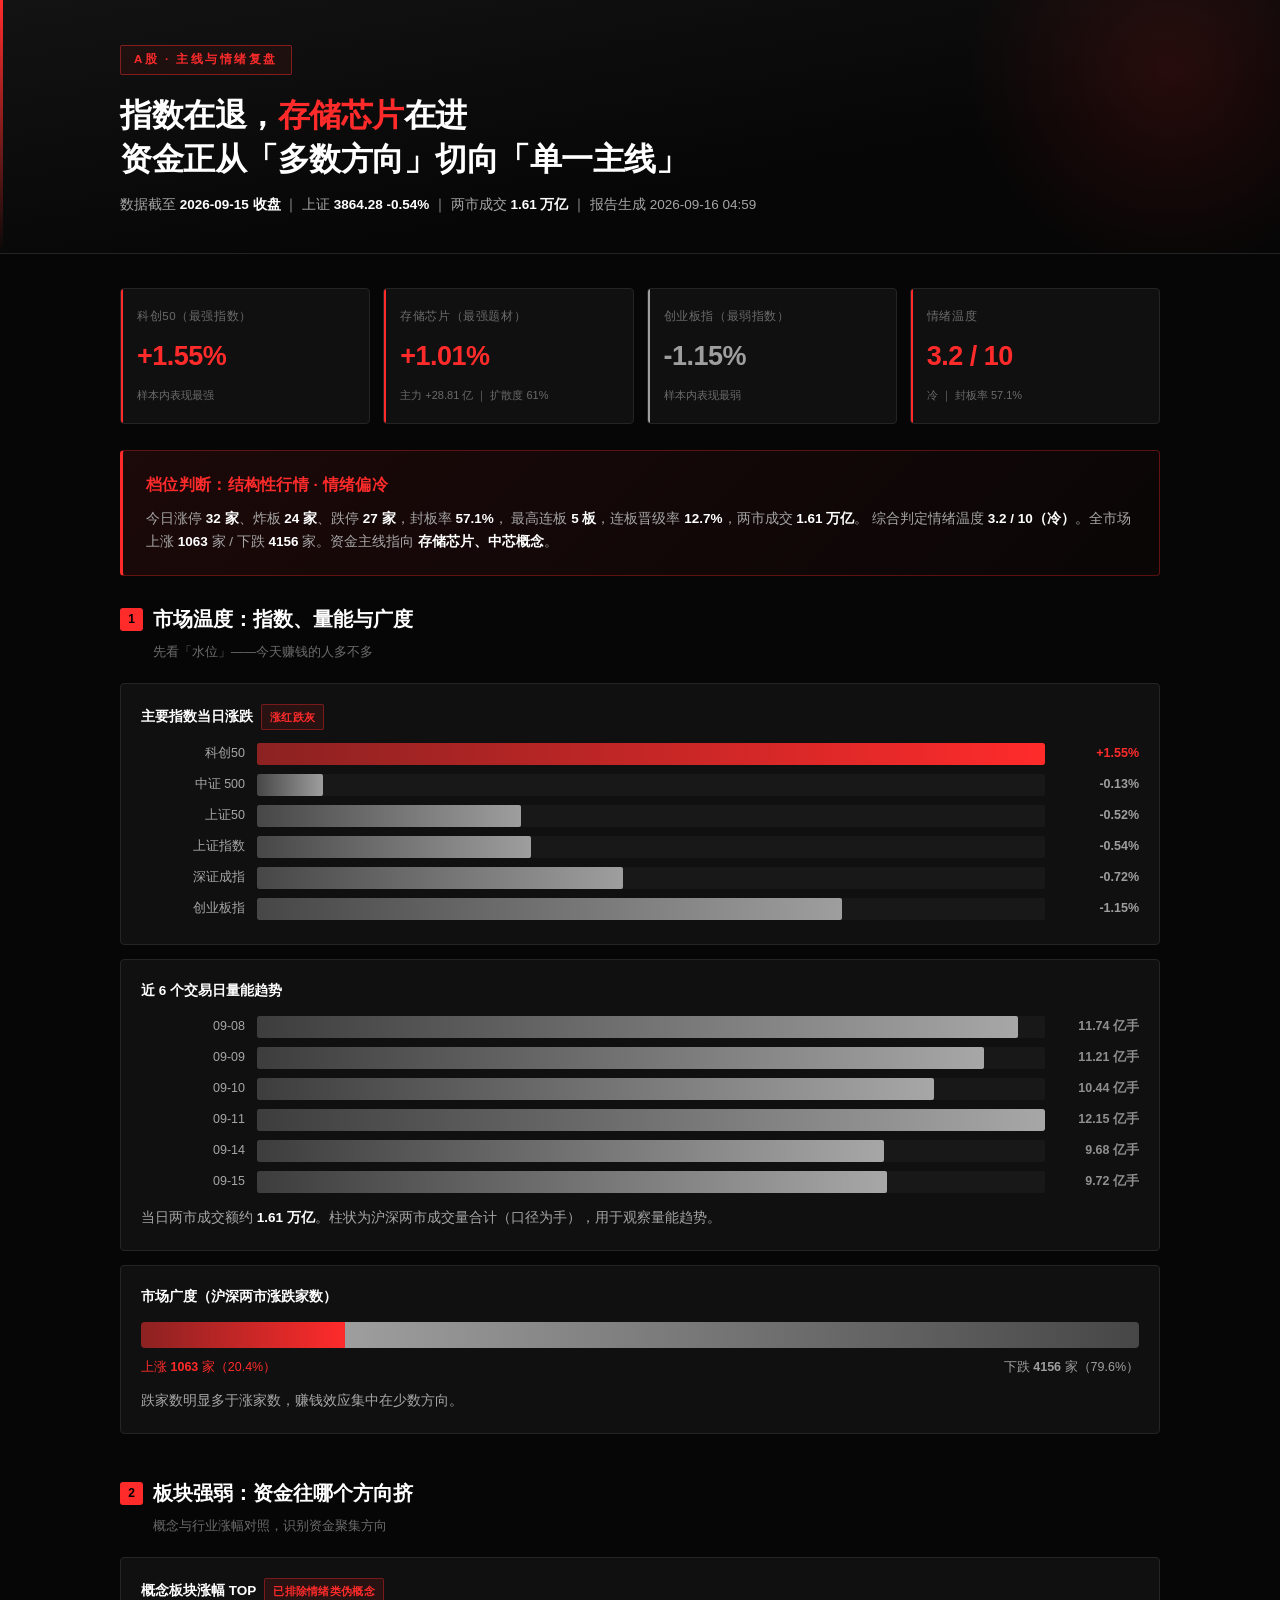
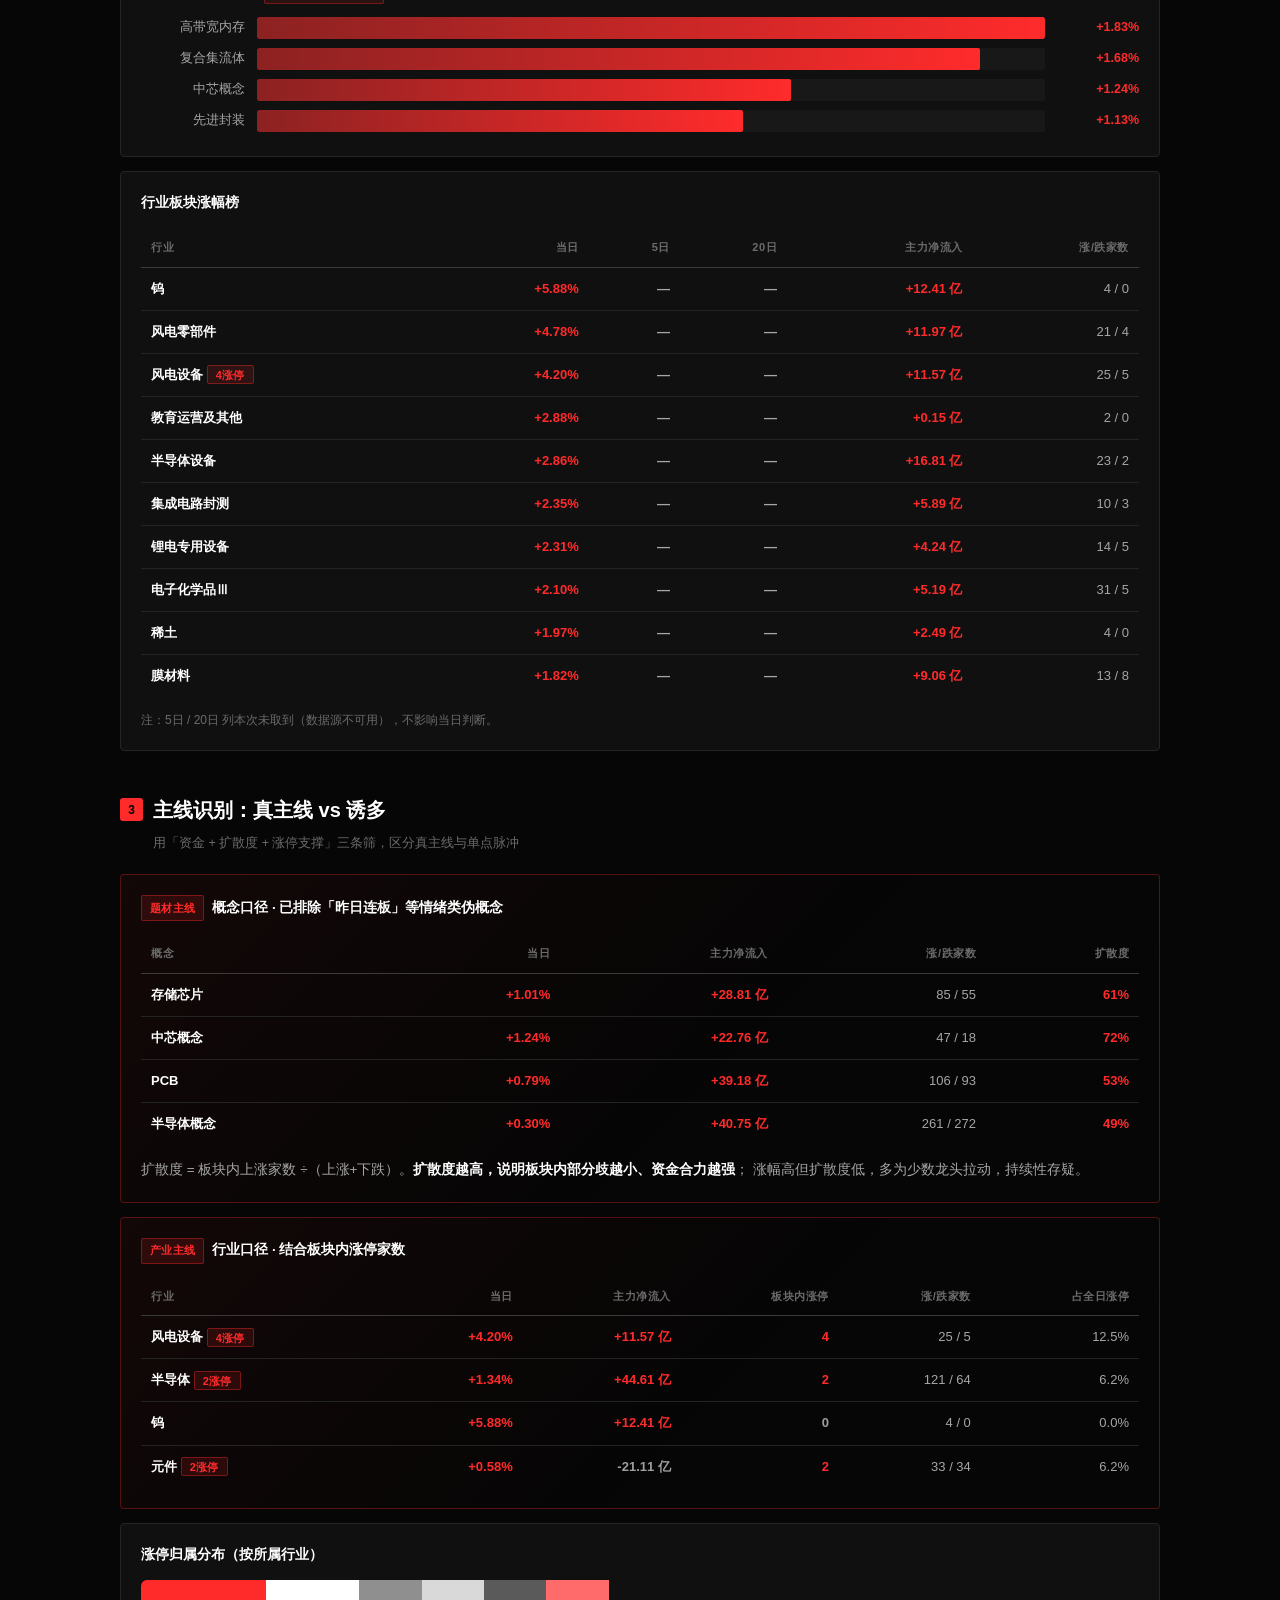
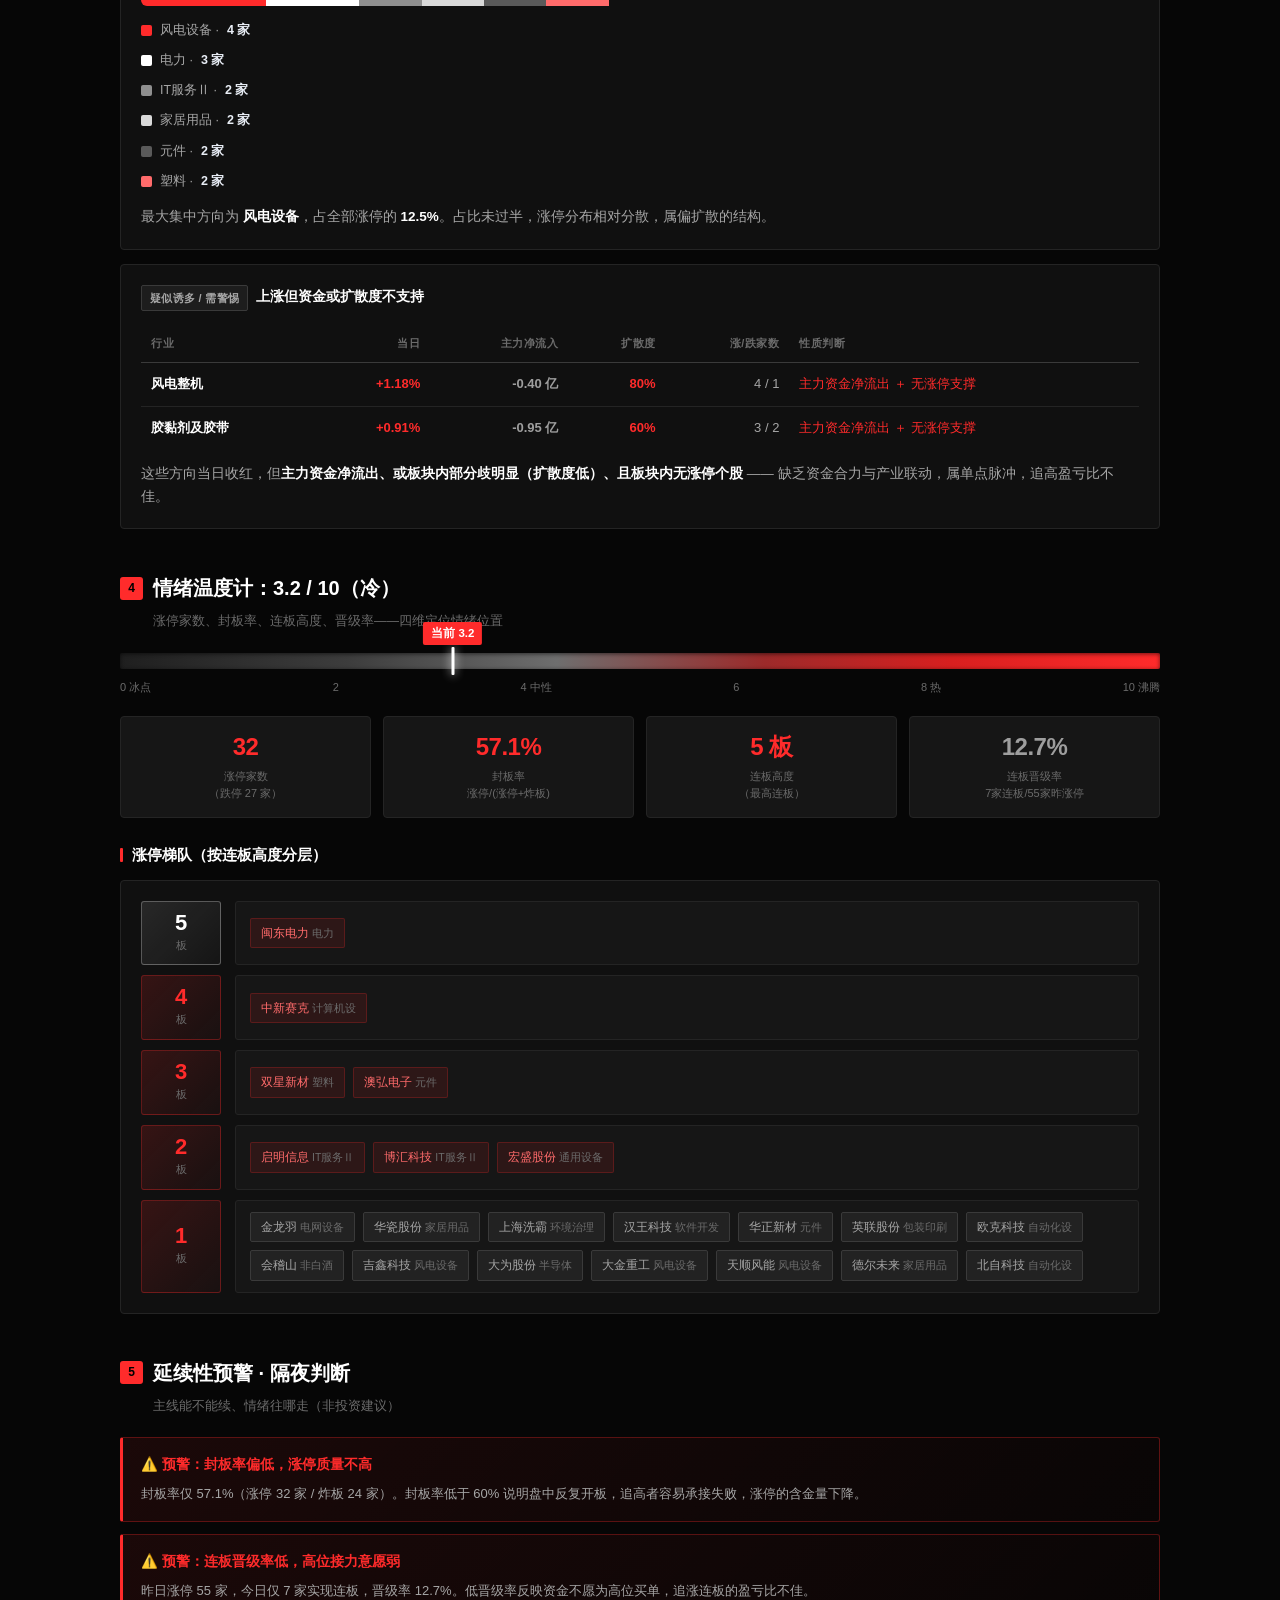
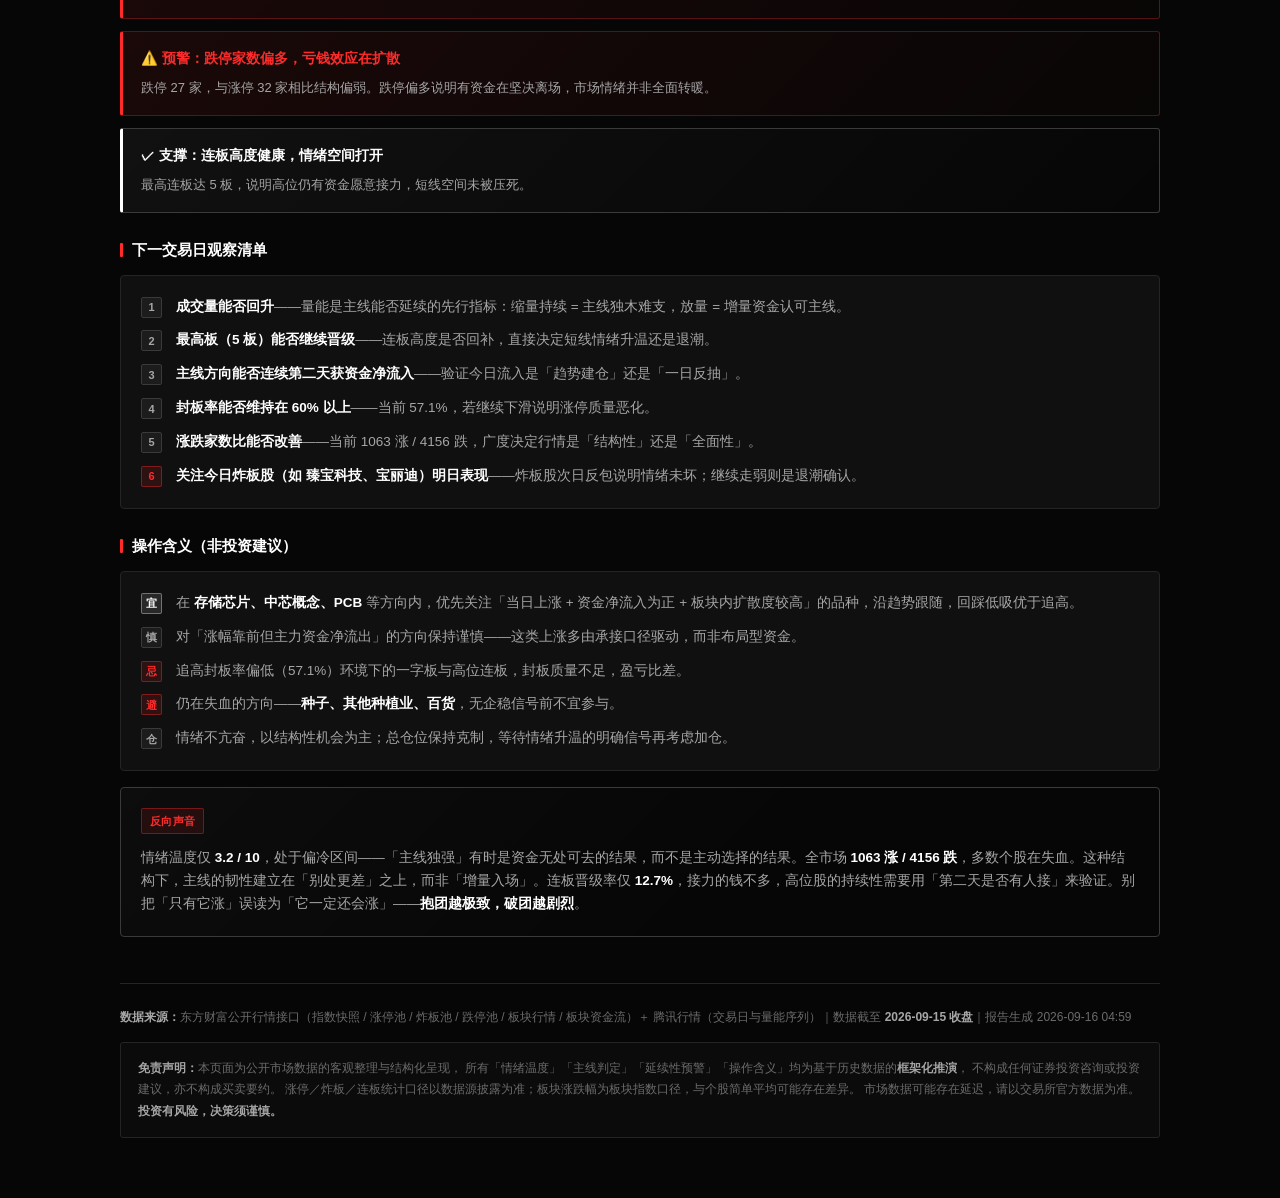
==== commit 9dd09aad: "配色改为黑白红" ====
--- a/index.html
+++ b/index.html
@@ -1,439 +1,502 @@
-<!DOCTYPE html>
-<html lang="zh-CN">
-<head>
-<meta charset="UTF-8">
-<meta name="viewport" content="width=device-width, initial-scale=1.0">
-<title>A股主线与情绪温度 · 2026-09-15 收盘复盘</title>
-<style>:root{
-  --bg:#0d1117; --bg2:#131a24; --card:#161d29; --card2:#1b2431;
-  --line:#25303f; --line2:#2f3b4d;
-  --txt:#e8edf5; --txt2:#9aa8bd; --txt3:#6b7a90;
-  --up:#ff4d4f; --up2:#ff7875; --upbg:rgba(255,77,79,.12);
-  --dn:#00b96b; --dn2:#3ddc97; --dnbg:rgba(0,185,107,.12);
-  --acc:#f5a623; --acc2:#ffc53d;
-  --blue:#4a9eff; --purple:#a78bfa; --cyan:#22d3ee;
-}
-*{margin:0;padding:0;box-sizing:border-box}
-body{
-  background:var(--bg); color:var(--txt);
-  font-family:-apple-system,BlinkMacSystemFont,"PingFang SC","Microsoft YaHei","Helvetica Neue",sans-serif;
-  line-height:1.7; -webkit-font-smoothing:antialiased;
-  padding:0 0 60px;
-}
-.wrap{max-width:1080px;margin:0 auto;padding:0 20px}
-
-header{
-  background:linear-gradient(160deg,#141c28 0%,#0d1117 60%);
-  border-bottom:1px solid var(--line);
-  padding:42px 0 34px; margin-bottom:34px;
-  position:relative; overflow:hidden;
-}
-header::after{
-  content:""; position:absolute; top:-120px; right:-80px;
-  width:380px; height:380px; border-radius:50%;
-  background:radial-gradient(circle,rgba(255,77,79,.10),transparent 70%);
-}
-.tag{
-  display:inline-block; font-size:12px; letter-spacing:2px;
-  color:var(--acc); border:1px solid rgba(245,166,35,.35);
-  background:rgba(245,166,35,.08);
-  padding:3px 12px; border-radius:3px; margin-bottom:16px;
-}
-h1{font-size:31px;font-weight:800;letter-spacing:-.5px;line-height:1.35;margin-bottom:12px}
-h1 .em{color:var(--up)}
-.sub{color:var(--txt2);font-size:14px}
-.sub b{color:var(--txt)}
-
-.kpis{display:grid;grid-template-columns:repeat(4,1fr);gap:14px;margin:26px 0 8px}
-.kpi{
-  background:var(--card); border:1px solid var(--line);
-  border-radius:10px; padding:18px 16px; position:relative; overflow:hidden;
-}
-.kpi::before{content:"";position:absolute;left:0;top:0;bottom:0;width:3px;background:var(--line2)}
-.kpi.up::before{background:var(--up)}
-.kpi.dn::before{background:var(--dn)}
-.kpi.ac::before{background:var(--acc)}
-.kpi.bl::before{background:var(--blue)}
-.kpi .lb{font-size:12px;color:var(--txt3);margin-bottom:7px;letter-spacing:.5px}
-.kpi .vl{font-size:27px;font-weight:800;letter-spacing:-.5px;font-variant-numeric:tabular-nums}
-.kpi .vl.s{font-size:21px}
-.kpi .nt{font-size:11px;color:var(--txt3);margin-top:5px}
-.c-up{color:var(--up)} .c-dn{color:var(--dn)} .c-ac{color:var(--acc)} .c-bl{color:var(--blue)}
-.c-cy{color:var(--cyan)} .c-pu{color:var(--purple)}
-
-.verdict{
-  background:linear-gradient(135deg,rgba(245,166,35,.10),rgba(245,166,35,.03));
-  border:1px solid rgba(245,166,35,.30); border-left:4px solid var(--acc);
-  border-radius:10px; padding:20px 22px; margin:26px 0;
-}
-.verdict .t{font-size:16px;font-weight:800;color:var(--acc);margin-bottom:9px}
-.verdict p{font-size:14px;color:var(--txt2)}
-.verdict p b{color:var(--txt)}
-
-section{margin-bottom:40px}
-h2{
-  font-size:20px;font-weight:800;margin-bottom:6px;
-  display:flex;align-items:center;gap:10px;
-}
-h2 .n{
-  font-size:12px;font-weight:700;color:var(--bg);background:var(--acc);
-  width:23px;height:23px;border-radius:6px;display:flex;
-  align-items:center;justify-content:center;flex:0 0 auto;
-}
-.h2sub{font-size:13px;color:var(--txt3);margin-bottom:18px;padding-left:33px}
-h3{font-size:15px;font-weight:700;margin:22px 0 12px;color:var(--txt)}
-h3::before{content:"";display:inline-block;width:3px;height:14px;background:var(--acc);
-  border-radius:2px;margin-right:9px;vertical-align:-2px}
-
-p.body{font-size:14px;color:var(--txt2);margin-bottom:14px}
-p.body b{color:var(--txt)}
-p.body .up{color:var(--up);font-weight:700}
-p.body .dn{color:var(--dn);font-weight:700}
-
-.card{background:var(--card);border:1px solid var(--line);border-radius:10px;padding:20px;margin-bottom:16px}
-.card.hl{border-color:rgba(255,77,79,.30);background:linear-gradient(135deg,rgba(255,77,79,.06),transparent 60%)}
-.card.hl2{border-color:rgba(0,185,107,.25);background:linear-gradient(135deg,rgba(0,185,107,.05),transparent 60%)}
-.card .ct{font-size:14px;font-weight:700;margin-bottom:12px;display:flex;align-items:center;gap:8px;flex-wrap:wrap}
-.badge{font-size:11px;padding:2px 8px;border-radius:4px;font-weight:700}
-.bg-up{background:var(--upbg);color:var(--up);border:1px solid rgba(255,77,79,.3)}
-.bg-dn{background:var(--dnbg);color:var(--dn);border:1px solid rgba(0,185,107,.3)}
-.bg-ac{background:rgba(245,166,35,.12);color:var(--acc);border:1px solid rgba(245,166,35,.3)}
-.bg-bl{background:rgba(74,158,255,.12);color:var(--blue);border:1px solid rgba(74,158,255,.3)}
-.bg-gy{background:rgba(154,168,189,.1);color:var(--txt2);border:1px solid var(--line2)}
-
-table{width:100%;border-collapse:collapse;font-size:13px}
-th{
-  text-align:left;font-size:11.5px;color:var(--txt3);font-weight:600;
-  padding:9px 10px;border-bottom:1px solid var(--line2);white-space:nowrap;
-  letter-spacing:.3px;
-}
-td{padding:10px;border-bottom:1px solid var(--line);color:var(--txt2);font-variant-numeric:tabular-nums}
-tbody tr:last-child td{border-bottom:none}
-tbody tr:hover{background:rgba(255,255,255,.02)}
-td.nm{color:var(--txt);font-weight:600}
-td.num{text-align:right}
-th.num{text-align:right}
-.mono{font-variant-numeric:tabular-nums;font-weight:700}
-
-.bars{display:flex;flex-direction:column;gap:9px;margin:6px 0 4px}
-.bar-row{display:grid;grid-template-columns:104px 1fr 82px;gap:12px;align-items:center}
-.bar-lb{font-size:12.5px;color:var(--txt2);text-align:right;white-space:nowrap;overflow:hidden;text-overflow:ellipsis}
-.bar-track{height:22px;background:rgba(255,255,255,.03);border-radius:4px;position:relative;overflow:hidden}
-.bar-fill{height:100%;border-radius:4px;position:relative;transition:width .8s cubic-bezier(.2,.8,.3,1)}
-.bar-fill.up{background:linear-gradient(90deg,rgba(255,77,79,.55),var(--up))}
-.bar-fill.dn{background:linear-gradient(90deg,rgba(0,185,107,.55),var(--dn))}
-.bar-fill.mix{background:linear-gradient(90deg,rgba(74,158,255,.5),var(--blue))}
-.bar-vl{font-size:12.5px;font-weight:700;font-variant-numeric:tabular-nums;text-align:right}
-
-.ladder{display:flex;flex-direction:column;gap:10px}
-.rung{display:grid;grid-template-columns:80px 1fr;gap:14px;align-items:stretch}
-.rung-h{
-  background:linear-gradient(135deg,rgba(255,77,79,.18),rgba(255,77,79,.06));
-  border:1px solid rgba(255,77,79,.30); border-radius:8px;
-  display:flex;flex-direction:column;align-items:center;justify-content:center;
-  padding:10px 4px;
-}
-.rung-h .n{font-size:22px;font-weight:900;color:var(--up);line-height:1}
-.rung-h .t{font-size:10.5px;color:var(--txt3);margin-top:3px}
-.rung-h.low{background:linear-gradient(135deg,rgba(245,166,35,.15),rgba(245,166,35,.04));border-color:rgba(245,166,35,.28)}
-.rung-h.low .n{color:var(--acc)}
-.rung-b{
-  background:var(--card2);border:1px solid var(--line);border-radius:8px;
-  padding:11px 14px;display:flex;flex-wrap:wrap;gap:8px;align-items:center;
-}
-.stk{
-  font-size:12px;padding:4px 10px;border-radius:5px;
-  background:rgba(255,77,79,.10);color:var(--up2);
-  border:1px solid rgba(255,77,79,.20);white-space:nowrap;
-}
-.stk .s{color:var(--txt3);font-size:10.5px;margin-left:3px}
-.stk.g{background:rgba(154,168,189,.09);color:var(--txt2);border-color:var(--line2)}
-.stk.g .s{color:var(--txt3)}
-
-.gauge{margin:8px 0 18px}
-.gauge-track{
-  height:16px;border-radius:9px;position:relative;
-  background:linear-gradient(90deg,#1e5a3f 0%,#2d7a4f 18%,#8a7a1f 42%,#b5721f 66%,#a8392f 88%,#8c1f1f 100%);
-  box-shadow:inset 0 1px 4px rgba(0,0,0,.4);
-}
-.gauge-mark{
-  position:absolute;top:-6px;width:4px;height:28px;border-radius:2px;
-  background:#fff;box-shadow:0 0 10px rgba(255,255,255,.85);
-  transform:translateX(-50%);
-}
-.gauge-mark::after{
-  content:attr(data-lb);position:absolute;top:-24px;left:50%;transform:translateX(-50%);
-  font-size:11.5px;font-weight:800;background:var(--acc);
-  padding:2px 8px;border-radius:4px;white-space:nowrap;color:var(--bg);
-}
-.gauge-scale{display:flex;justify-content:space-between;font-size:11px;color:var(--txt3);margin-top:9px}
-
-.mgrid{display:grid;grid-template-columns:repeat(4,1fr);gap:12px}
-.mbox{background:var(--card2);border:1px solid var(--line);border-radius:9px;padding:15px 13px;text-align:center}
-.mbox .mv{font-size:24px;font-weight:900;letter-spacing:-.5px;font-variant-numeric:tabular-nums;line-height:1.15}
-.mbox .ml{font-size:11.5px;color:var(--txt3);margin-top:6px;line-height:1.45}
-
-.warn{
-  background:linear-gradient(135deg,rgba(255,77,79,.08),rgba(255,77,79,.02));
-  border:1px solid rgba(255,77,79,.28); border-left:4px solid var(--up);
-  border-radius:9px; padding:16px 18px; margin-bottom:13px;
-}
-.warn .wt{font-size:13.5px;font-weight:800;color:var(--up);margin-bottom:6px}
-.warn p{font-size:13px;color:var(--txt2)}
-.warn p b{color:var(--txt)}
-.ok{
-  background:linear-gradient(135deg,rgba(0,185,107,.07),transparent);
-  border:1px solid rgba(0,185,107,.25); border-left:4px solid var(--dn);
-  border-radius:9px; padding:16px 18px; margin-bottom:13px;
-}
-.ok .wt{font-size:13.5px;font-weight:800;color:var(--dn);margin-bottom:6px}
-.ok p{font-size:13px;color:var(--txt2)}
-.ok p b{color:var(--txt)}
-
-.ck{list-style:none;display:flex;flex-direction:column;gap:11px}
-.ck li{display:grid;grid-template-columns:22px 1fr;gap:11px;font-size:13.5px;
-  color:var(--txt2); align-items:start;list-style:none}
-.ck li .ic{
-  width:20px;height:20px;border-radius:5px;display:flex;align-items:center;
-  justify-content:center;font-size:11px;font-weight:800;margin-top:2px;
-}
-.ck li .ic.r{background:var(--upbg);color:var(--up);border:1px solid rgba(255,77,79,.3)}
-.ck li .ic.g{background:var(--dnbg);color:var(--dn);border:1px solid rgba(0,185,107,.3)}
-.ck li .ic.a{background:rgba(245,166,35,.12);color:var(--acc);border:1px solid rgba(245,166,35,.3)}
-.ck li b{color:var(--txt)}
-
-.legend{display:flex;flex-direction:column;gap:9px;font-size:12.5px;color:var(--txt2)}
-.legend div{display:flex;align-items:center;gap:8px}
-.dot{width:11px;height:11px;border-radius:3px;flex:0 0 auto}
-
-footer{
-  border-top:1px solid var(--line);margin-top:44px;padding-top:22px;
-  font-size:12px;color:var(--txt3);line-height:1.85;
-}
-footer b{color:var(--txt2)}
-.disc{
-  background:rgba(255,255,255,.02);border:1px solid var(--line);
-  border-radius:8px;padding:15px 17px;margin-top:14px;font-size:11.5px;color:var(--txt3);
-}
-
-@media (max-width:760px){
-  h1{font-size:23px}
-  .kpis{grid-template-columns:repeat(2,1fr)}
-  .mgrid{grid-template-columns:repeat(2,1fr)}
-  .bar-row{grid-template-columns:78px 1fr 70px}
-  .rung{grid-template-columns:64px 1fr}
-  .wrap{padding:0 14px}
-  table{font-size:12px}
-  td,th{padding:8px 6px}
-}
-</style>
-</head>
-<body>
-
-
-<header>
-  <div class="wrap">
-    <div class="tag">A股 · 主线与情绪复盘</div>
-    <h1>指数在退，<span class="em">存储芯片</span>在进<br>资金正从「多数方向」切向「单一主线」</h1>
-    <div class="sub">
-      数据截至 <b>2026-09-15 收盘</b> ｜ 上证 <b class="c-dn">3864.28&nbsp;-0.54%</b>
-      ｜ 两市成交 <b>1.61 万亿</b> ｜ 报告生成 2026-09-16 05:05
-    </div>
-  </div>
-</header>
-
-<div class="wrap">
-
-  <div class="kpis">
-<div class="kpi up"><div class="lb">科创50（最强指数）</div><div class="vl c-up">+1.55%</div><div class="nt">样本内表现最强</div></div>
-<div class="kpi up"><div class="lb">存储芯片（最强题材）</div><div class="vl c-up">+1.01%</div><div class="nt">主力 +28.81 亿 ｜ 扩散度 61%</div></div>
-<div class="kpi dn"><div class="lb">创业板指（最弱指数）</div><div class="vl c-dn">-1.15%</div><div class="nt">样本内表现最弱</div></div>
-<div class="kpi ac"><div class="lb">情绪温度</div><div class="vl c-ac">3.2 / 10</div><div class="nt">冷 ｜ 封板率 57.1%</div></div>
-</div>
-
-  
-  <div class="verdict">
-    <div class="t">档位判断：结构性行情 · 情绪偏冷</div>
-    <p>
-      今日涨停 <b>32 家</b>、炸板 <b>24 家</b>、跌停 <b>27 家</b>，封板率 <b>57.1%</b>，
-      最高连板 <b>5 板</b>，连板晋级率 <b>12.7%</b>，两市成交 <b>1.61 万亿</b>。
-      综合判定情绪温度 <b>3.2 / 10（冷）</b>。全市场上涨 <b>1063</b> 家 / 下跌 <b>4156</b> 家。资金主线指向 <b>存储芯片、中芯概念</b>。
-    </p>
-  </div>
-
-  <section>
-    <h2><span class="n">1</span>市场温度：指数、量能与广度</h2>
-    <div class="h2sub">先看「水位」——今天赚钱的人多不多</div>
-    <div class="card"><div class="ct">主要指数当日涨跌 <span class="badge bg-ac">涨红跌绿</span></div><div class="bars"><div class="bar-row"><div class="bar-lb">科创50</div><div class="bar-track"><div class="bar-fill up" style="width:100.0%"></div></div><div class="bar-vl c-up">+1.55%</div></div><div class="bar-row"><div class="bar-lb">中证 500</div><div class="bar-track"><div class="bar-fill dn" style="width:8.4%"></div></div><div class="bar-vl c-dn">-0.13%</div></div><div class="bar-row"><div class="bar-lb">上证50</div><div class="bar-track"><div class="bar-fill dn" style="width:33.5%"></div></div><div class="bar-vl c-dn">-0.52%</div></div><div class="bar-row"><div class="bar-lb">上证指数</div><div class="bar-track"><div class="bar-fill dn" style="width:34.8%"></div></div><div class="bar-vl c-dn">-0.54%</div></div><div class="bar-row"><div class="bar-lb">深证成指</div><div class="bar-track"><div class="bar-fill dn" style="width:46.5%"></div></div><div class="bar-vl c-dn">-0.72%</div></div><div class="bar-row"><div class="bar-lb">创业板指</div><div class="bar-track"><div class="bar-fill dn" style="width:74.2%"></div></div><div class="bar-vl c-dn">-1.15%</div></div></div></div>
-    <div class="card"><div class="ct">近 6 个交易日量能趋势</div><div class="bars"><div class="bar-row"><div class="bar-lb">09-08</div><div class="bar-track"><div class="bar-fill mix" style="width:96.6%"></div></div><div class="bar-vl" style="color:var(--blue)">11.74 亿手</div></div><div class="bar-row"><div class="bar-lb">09-09</div><div class="bar-track"><div class="bar-fill mix" style="width:92.2%"></div></div><div class="bar-vl" style="color:var(--blue)">11.21 亿手</div></div><div class="bar-row"><div class="bar-lb">09-10</div><div class="bar-track"><div class="bar-fill mix" style="width:85.9%"></div></div><div class="bar-vl" style="color:var(--blue)">10.44 亿手</div></div><div class="bar-row"><div class="bar-lb">09-11</div><div class="bar-track"><div class="bar-fill mix" style="width:100.0%"></div></div><div class="bar-vl" style="color:var(--blue)">12.15 亿手</div></div><div class="bar-row"><div class="bar-lb">09-14</div><div class="bar-track"><div class="bar-fill mix" style="width:79.6%"></div></div><div class="bar-vl" style="color:var(--blue)">9.68 亿手</div></div><div class="bar-row"><div class="bar-lb">09-15</div><div class="bar-track"><div class="bar-fill mix" style="width:80.0%"></div></div><div class="bar-vl" style="color:var(--blue)">9.72 亿手</div></div></div><p class="body" style="margin-top:14px;margin-bottom:0">当日两市成交额约 <b>1.61 万亿</b>。柱状为沪深两市成交量合计（口径为手），用于观察量能趋势。</p></div>
-    
-<div class="card">
-  <div class="ct">市场广度（沪深两市涨跌家数）</div>
-  <div class="bar-track" style="height:26px;display:flex;border-radius:4px;overflow:hidden">
-    <div style="width:20.4%;background:linear-gradient(90deg,rgba(255,77,79,.5),var(--up))"></div>
-    <div style="width:79.6%;background:linear-gradient(90deg,var(--dn),rgba(0,185,107,.5))"></div>
-  </div>
-  <div style="display:flex;justify-content:space-between;margin-top:9px;font-size:12.5px">
-    <span class="c-up">上涨 <b>1063</b> 家（20.4%）</span>
-    <span class="c-dn">下跌 <b>4156</b> 家（79.6%）</span>
-  </div>
-  <p class="body" style="margin-top:12px;margin-bottom:0">跌家数明显多于涨家数，赚钱效应集中在少数方向。</p>
-</div>
-  </section>
-
-  <section>
-    <h2><span class="n">2</span>板块强弱：资金往哪个方向挤</h2>
-    <div class="h2sub">概念与行业涨幅对照，识别资金聚集方向</div>
-    <div class="card"><div class="ct">概念板块涨幅 TOP<span class="badge bg-ac">已排除情绪类伪概念</span></div><div class="bars"><div class="bar-row"><div class="bar-lb">高带宽内存</div><div class="bar-track"><div class="bar-fill up" style="width:100.0%"></div></div><div class="bar-vl c-up">+1.83%</div></div><div class="bar-row"><div class="bar-lb">复合集流体</div><div class="bar-track"><div class="bar-fill up" style="width:91.8%"></div></div><div class="bar-vl c-up">+1.68%</div></div><div class="bar-row"><div class="bar-lb">中芯概念</div><div class="bar-track"><div class="bar-fill up" style="width:67.8%"></div></div><div class="bar-vl c-up">+1.24%</div></div><div class="bar-row"><div class="bar-lb">先进封装</div><div class="bar-track"><div class="bar-fill up" style="width:61.7%"></div></div><div class="bar-vl c-up">+1.13%</div></div></div></div>
-    
-<div class="card">
-  <div class="ct">行业板块涨幅榜</div>
-  <table>
-    <thead><tr><th>行业</th><th class="num">当日</th><th class="num">5日</th>
-    <th class="num">20日</th><th class="num">主力净流入</th><th class="num">涨/跌家数</th></tr></thead>
-    <tbody><tr><td class="nm">钨</td><td class="num mono c-up">+5.88%</td><td class="num mono ">—</td><td class="num mono ">—</td><td class="num mono c-up">+12.41 亿</td><td class="num">4 / 0</td></tr><tr><td class="nm">风电零部件</td><td class="num mono c-up">+4.78%</td><td class="num mono ">—</td><td class="num mono ">—</td><td class="num mono c-up">+11.97 亿</td><td class="num">21 / 4</td></tr><tr><td class="nm">风电设备 <span class="badge bg-up">4涨停</span></td><td class="num mono c-up">+4.20%</td><td class="num mono ">—</td><td class="num mono ">—</td><td class="num mono c-up">+11.57 亿</td><td class="num">25 / 5</td></tr><tr><td class="nm">教育运营及其他</td><td class="num mono c-up">+2.88%</td><td class="num mono ">—</td><td class="num mono ">—</td><td class="num mono c-up">+0.15 亿</td><td class="num">2 / 0</td></tr><tr><td class="nm">半导体设备</td><td class="num mono c-up">+2.86%</td><td class="num mono ">—</td><td class="num mono ">—</td><td class="num mono c-up">+16.81 亿</td><td class="num">23 / 2</td></tr><tr><td class="nm">集成电路封测</td><td class="num mono c-up">+2.35%</td><td class="num mono ">—</td><td class="num mono ">—</td><td class="num mono c-up">+5.89 亿</td><td class="num">10 / 3</td></tr><tr><td class="nm">锂电专用设备</td><td class="num mono c-up">+2.31%</td><td class="num mono ">—</td><td class="num mono ">—</td><td class="num mono c-up">+4.24 亿</td><td class="num">14 / 5</td></tr><tr><td class="nm">电子化学品Ⅲ</td><td class="num mono c-up">+2.10%</td><td class="num mono ">—</td><td class="num mono ">—</td><td class="num mono c-up">+5.19 亿</td><td class="num">31 / 5</td></tr><tr><td class="nm">稀土</td><td class="num mono c-up">+1.97%</td><td class="num mono ">—</td><td class="num mono ">—</td><td class="num mono c-up">+2.49 亿</td><td class="num">4 / 0</td></tr><tr><td class="nm">膜材料</td><td class="num mono c-up">+1.82%</td><td class="num mono ">—</td><td class="num mono ">—</td><td class="num mono c-up">+9.06 亿</td><td class="num">13 / 8</td></tr></tbody>
-  </table>
-  <p class="body" style="margin-top:12px;margin-bottom:0;color:var(--txt3);font-size:12px">注：5日 / 20日 列本次未取到（数据源不可用），不影响当日判断。</p>
-</div>
-  </section>
-
-  <section>
-    <h2><span class="n">3</span>主线识别：真主线 vs 诱多</h2>
-    <div class="h2sub">用「资金 + 扩散度 + 涨停支撑」三条筛，区分真主线与单点脉冲</div>
-    
-<div class="card hl">
-  <div class="ct"><span class="badge bg-up">题材主线</span>概念口径 · 已排除「昨日连板」等情绪类伪概念</div>
-  <table>
-    <thead><tr><th>概念</th><th class="num">当日</th><th class="num">主力净流入</th>
-    <th class="num">涨/跌家数</th><th class="num">扩散度</th></tr></thead>
-    <tbody><tr><td class="nm">存储芯片</td><td class="num mono c-up">+1.01%</td><td class="num mono c-up">+28.81 亿</td><td class="num">85 / 55</td><td class="num mono c-up">61%</td></tr><tr><td class="nm">中芯概念</td><td class="num mono c-up">+1.24%</td><td class="num mono c-up">+22.76 亿</td><td class="num">47 / 18</td><td class="num mono c-up">72%</td></tr><tr><td class="nm">PCB</td><td class="num mono c-up">+0.79%</td><td class="num mono c-up">+39.18 亿</td><td class="num">106 / 93</td><td class="num mono c-ac">53%</td></tr><tr><td class="nm">半导体概念</td><td class="num mono c-up">+0.30%</td><td class="num mono c-up">+40.75 亿</td><td class="num">261 / 272</td><td class="num mono c-ac">49%</td></tr></tbody>
-  </table>
-  <p class="body" style="margin-top:14px;margin-bottom:0">
-    扩散度 = 板块内上涨家数 ÷（上涨+下跌）。<b>扩散度越高，说明板块内部分歧越小、资金合力越强</b>；
-    涨幅高但扩散度低，多为少数龙头拉动，持续性存疑。
-  </p>
-</div>
-    
-<div class="card hl">
-  <div class="ct"><span class="badge bg-up">产业主线</span>行业口径 · 结合板块内涨停家数</div>
-  <table>
-    <thead><tr><th>行业</th><th class="num">当日</th><th class="num">主力净流入</th>
-    <th class="num">板块内涨停</th><th class="num">涨/跌家数</th><th class="num">占全日涨停</th></tr></thead>
-    <tbody><tr><td class="nm">风电设备 <span class="badge bg-up">4涨停</span></td><td class="num mono c-up">+4.20%</td><td class="num mono c-up">+11.57 亿</td><td class="num mono c-up">4</td><td class="num">25 / 5</td><td class="num">12.5%</td></tr><tr><td class="nm">半导体 <span class="badge bg-up">2涨停</span></td><td class="num mono c-up">+1.34%</td><td class="num mono c-up">+44.61 亿</td><td class="num mono c-up">2</td><td class="num">121 / 64</td><td class="num">6.2%</td></tr><tr><td class="nm">钨</td><td class="num mono c-up">+5.88%</td><td class="num mono c-up">+12.41 亿</td><td class="num mono c-dn">0</td><td class="num">4 / 0</td><td class="num">0.0%</td></tr><tr><td class="nm">元件 <span class="badge bg-up">2涨停</span></td><td class="num mono c-up">+0.58%</td><td class="num mono c-dn">-21.11 亿</td><td class="num mono c-up">2</td><td class="num">33 / 34</td><td class="num">6.2%</td></tr></tbody>
-  </table>
-</div>
-    
-<div class="card">
-  <div class="ct">涨停归属分布（按所属行业）</div>
-  <div style="display:flex;height:26px;border-radius:6px;overflow:hidden;margin-bottom:14px"><div style="width:12.50%;background:#ff4d4f" title="风电设备 4家"></div><div style="width:9.38%;background:#4a9eff" title="电力 3家"></div><div style="width:6.25%;background:#f5a623" title="IT服务Ⅱ 2家"></div><div style="width:6.25%;background:#a78bfa" title="家居用品 2家"></div><div style="width:6.25%;background:#22d3ee" title="元件 2家"></div><div style="width:6.25%;background:#6b7a90" title="塑料 2家"></div></div>
-  <div class="legend"><div><span class="dot" style="background:#ff4d4f"></span>风电设备 · <b style="color:#e8edf5">4 家</b></div><div><span class="dot" style="background:#4a9eff"></span>电力 · <b style="color:#e8edf5">3 家</b></div><div><span class="dot" style="background:#f5a623"></span>IT服务Ⅱ · <b style="color:#e8edf5">2 家</b></div><div><span class="dot" style="background:#a78bfa"></span>家居用品 · <b style="color:#e8edf5">2 家</b></div><div><span class="dot" style="background:#22d3ee"></span>元件 · <b style="color:#e8edf5">2 家</b></div><div><span class="dot" style="background:#6b7a90"></span>塑料 · <b style="color:#e8edf5">2 家</b></div></div>
-  <p class="body" style="margin-top:14px;margin-bottom:0">
-    最大集中方向为 <b>风电设备</b>，占全部涨停的 <b>12.5%</b>。占比未过半，涨停分布相对分散，属偏扩散的结构。
-  </p>
-</div>
-    
-<div class="card">
-  <div class="ct"><span class="badge bg-gy">疑似诱多 / 需警惕</span>上涨但资金或扩散度不支持</div>
-  <table>
-    <thead><tr><th>行业</th><th class="num">当日</th><th class="num">主力净流入</th>
-    <th class="num">扩散度</th><th class="num">涨/跌家数</th><th>性质判断</th></tr></thead>
-    <tbody><tr><td class="nm">风电整机</td><td class="num mono c-up">+1.18%</td><td class="num mono c-dn">-0.40 亿</td><td class="num mono c-ac">80%</td><td class="num">4 / 1</td><td class="c-ac">主力资金净流出 ＋ 无涨停支撑</td></tr><tr><td class="nm">胶黏剂及胶带</td><td class="num mono c-up">+0.91%</td><td class="num mono c-dn">-0.95 亿</td><td class="num mono c-ac">60%</td><td class="num">3 / 2</td><td class="c-ac">主力资金净流出 ＋ 无涨停支撑</td></tr></tbody>
-  </table>
-  <p class="body" style="margin-top:14px;margin-bottom:0">
-    这些方向当日收红，但<b>主力资金净流出、或板块内部分歧明显（扩散度低）、且板块内无涨停个股</b> ——
-    缺乏资金合力与产业联动，属单点脉冲，追高盈亏比不佳。
-  </p>
-</div>
-  </section>
-
-  <section>
-    <h2><span class="n">4</span>情绪温度计：3.2 / 10（冷）</h2>
-    <div class="h2sub">涨停家数、封板率、连板高度、晋级率——四维定位情绪位置</div>
-    
-    <div class="gauge">
-      <div class="gauge-track">
-        <div class="gauge-mark" style="left:32.0%" data-lb="当前 3.2"></div>
-      </div>
-      <div class="gauge-scale">
-        <span>0 冰点</span><span>2</span><span>4 中性</span><span>6</span><span>8 热</span><span>10 沸腾</span>
-      </div>
-    </div>
-    
-    <div class="mgrid">
-      <div class="mbox"><div class="mv c-up">32</div><div class="ml">涨停家数<br>（跌停 27 家）</div></div>
-      <div class="mbox"><div class="mv c-ac">57.1%</div><div class="ml">封板率<br>涨停/(涨停+炸板)</div></div>
-      <div class="mbox"><div class="mv c-ac">5 板</div><div class="ml">连板高度<br>（最高连板）</div></div>
-      <div class="mbox"><div class="mv c-dn">12.7%</div><div class="ml">连板晋级率<br>7家连板/55家昨涨停</div></div>
-    </div>
-    <h3>涨停梯队（按连板高度分层）</h3>
-    <div class="card"><div class="ladder">
-        <div class="rung">
-          <div class="rung-h low"><div class="n">5</div><div class="t">板</div></div>
-          <div class="rung-b"><span class="stk">闽东电力<span class="s">电力</span></span></div>
-        </div>
-        <div class="rung">
-          <div class="rung-h "><div class="n">4</div><div class="t">板</div></div>
-          <div class="rung-b"><span class="stk">中新赛克<span class="s">计算机设</span></span></div>
-        </div>
-        <div class="rung">
-          <div class="rung-h "><div class="n">3</div><div class="t">板</div></div>
-          <div class="rung-b"><span class="stk">双星新材<span class="s">塑料</span></span><span class="stk">澳弘电子<span class="s">元件</span></span></div>
-        </div>
-        <div class="rung">
-          <div class="rung-h "><div class="n">2</div><div class="t">板</div></div>
-          <div class="rung-b"><span class="stk">启明信息<span class="s">IT服务Ⅱ</span></span><span class="stk">博汇科技<span class="s">IT服务Ⅱ</span></span><span class="stk">宏盛股份<span class="s">通用设备</span></span></div>
-        </div>
-        <div class="rung">
-          <div class="rung-h "><div class="n">1</div><div class="t">板</div></div>
-          <div class="rung-b"><span class="stk g">金龙羽<span class="s">电网设备</span></span><span class="stk g">华瓷股份<span class="s">家居用品</span></span><span class="stk g">上海洗霸<span class="s">环境治理</span></span><span class="stk g">汉王科技<span class="s">软件开发</span></span><span class="stk g">华正新材<span class="s">元件</span></span><span class="stk g">英联股份<span class="s">包装印刷</span></span><span class="stk g">欧克科技<span class="s">自动化设</span></span><span class="stk g">会稽山<span class="s">非白酒</span></span><span class="stk g">吉鑫科技<span class="s">风电设备</span></span><span class="stk g">大为股份<span class="s">半导体</span></span><span class="stk g">大金重工<span class="s">风电设备</span></span><span class="stk g">天顺风能<span class="s">风电设备</span></span><span class="stk g">德尔未来<span class="s">家居用品</span></span><span class="stk g">北自科技<span class="s">自动化设</span></span></div>
-        </div></div></div>
-  </section>
-
-  <section>
-    <h2><span class="n">5</span>延续性预警 · 隔夜判断</h2>
-    <div class="h2sub">主线能不能续、情绪往哪走（非投资建议）</div>
-    
-    <div class="warn">
-      <div class="wt">⚠️ 预警：封板率偏低，涨停质量不高</div>
-      <p>封板率仅 57.1%（涨停 32 家 / 炸板 24 家）。封板率低于 60% 说明盘中反复开板，追高者容易承接失败，涨停的含金量下降。</p>
-    </div>
-    <div class="warn">
-      <div class="wt">⚠️ 预警：连板晋级率低，高位接力意愿弱</div>
-      <p>昨日涨停 55 家，今日仅 7 家实现连板，晋级率 12.7%。低晋级率反映资金不愿为高位买单，追涨连板的盈亏比不佳。</p>
-    </div>
-    <div class="warn">
-      <div class="wt">⚠️ 预警：跌停家数偏多，亏钱效应在扩散</div>
-      <p>跌停 27 家，与涨停 32 家相比结构偏弱。跌停偏多说明有资金在坚决离场，市场情绪并非全面转暖。</p>
-    </div>
-    
-    <div class="ok">
-      <div class="wt">✓ 支撑：连板高度健康，情绪空间打开</div>
-      <p>最高连板达 5 板，说明高位仍有资金愿意接力，短线空间未被压死。</p>
-    </div>
-    <h3>下一交易日观察清单</h3>
-    <div class="card"><ul class="ck"><li><span class="ic a">1</span><div><b>成交量能否回升</b>——量能是主线能否延续的先行指标：缩量持续 = 主线独木难支，放量 = 增量资金认可主线。</div></li><li><span class="ic a">2</span><div><b>最高板（5 板）能否继续晋级</b>——连板高度是否回补，直接决定短线情绪升温还是退潮。</div></li><li><span class="ic a">3</span><div><b>主线方向能否连续第二天获资金净流入</b>——验证今日流入是「趋势建仓」还是「一日反抽」。</div></li><li><span class="ic a">4</span><div><b>封板率能否维持在 60% 以上</b>——当前 57.1%，若继续下滑说明涨停质量恶化。</div></li><li><span class="ic a">5</span><div><b>涨跌家数比能否改善</b>——当前 1063 涨 / 4156 跌，广度决定行情是「结构性」还是「全面性」。</div></li><li><span class="ic r">6</span><div><b>关注今日炸板股（如 臻宝科技、宝丽迪）明日表现</b>——炸板股次日反包说明情绪未坏；继续走弱则是退潮确认。</div></li></ul></div>
-    <h3>操作含义（非投资建议）</h3>
-    <div class="card"><ul class="ck"><li><span class="ic g">宜</span><div>在 <b>存储芯片、中芯概念、PCB</b> 等方向内，优先关注「当日上涨 + 资金净流入为正 + 板块内扩散度较高」的品种，沿趋势跟随，回踩低吸优于追高。</div></li><li><span class="ic a">慎</span><div>对「涨幅靠前但主力资金净流出」的方向保持谨慎——这类上涨多由承接口径驱动，而非布局型资金。</div></li><li><span class="ic r">忌</span><div>追高封板率偏低（57.1%）环境下的一字板与高位连板，封板质量不足，盈亏比差。</div></li><li><span class="ic r">避</span><div>仍在失血的方向——<b>种子、其他种植业、百货</b>，无企稳信号前不宜参与。</div></li><li><span class="ic a">仓</span><div>情绪不亢奋，以结构性机会为主；总仓位保持克制，等待情绪升温的明确信号再考虑加仓。</div></li></ul></div>
-    
-    <div class="card hl2" style="margin-top:16px">
-      <div class="ct"><span class="badge bg-ac">反向声音</span></div>
-      <p class="body" style="margin-bottom:0">情绪温度仅 <b>3.2 / 10</b>，处于偏冷区间——「主线独强」有时是资金无处可去的结果，而不是主动选择的结果。全市场 <b>1063 涨 / 4156 跌</b>，多数个股在失血。这种结构下，主线的韧性建立在「别处更差」之上，而非「增量入场」。连板晋级率仅 <b>12.7%</b>，接力的钱不多，高位股的持续性需要用「第二天是否有人接」来验证。别把「只有它涨」误读为「它一定还会涨」——<b>抱团越极致，破团越剧烈</b>。</p>
-    </div>
-  </section>
-
-  <footer>
-    <b>数据来源：</b>东方财富公开行情接口（指数快照 / 涨停池 / 炸板池 / 跌停池 / 板块行情 / 板块资金流）＋
-    腾讯行情（交易日与量能序列）｜数据截至 <b>2026-09-15 收盘</b>｜报告生成 2026-09-16 05:05
-    <div class="disc">
-      <b>免责声明：</b>本页面为公开市场数据的客观整理与结构化呈现，
-      所有「情绪温度」「主线判定」「延续性预警」「操作含义」均为基于历史数据的<b>框架化推演</b>，
-      不构成任何证券投资咨询或投资建议，亦不构成买卖要约。
-      涨停／炸板／连板统计口径以数据源披露为准；板块涨跌幅为板块指数口径，与个股简单平均可能存在差异。
-      市场数据可能存在延迟，请以交易所官方数据为准。
-      <b>投资有风险，决策须谨慎。</b>
-    </div>
-  </footer>
-
-</div>
-</body>
+<!DOCTYPE html>
+<html lang="zh-CN">
+<head>
+<meta charset="UTF-8">
+<meta name="viewport" content="width=device-width, initial-scale=1.0">
+<title>A股主线与情绪温度 · 2026-09-15 收盘复盘</title>
+<style>/* ============================================================
+   A股主线与情绪复盘 — 黑白红配色
+   涨 = 红 ｜ 跌 = 灰（不使用绿色）
+   ============================================================ */
+
+:root{
+  /* 基础：黑 */
+  --bg:#060606;
+  --bg2:#0b0b0b;
+  --card:#101010;
+  --card2:#161616;
+  --line:#242424;
+  --line2:#3a3a3a;
+
+  /* 文字：白 / 灰阶 */
+  --txt:#ffffff;
+  --txt2:#a6a6a6;
+  --txt3:#6b6b6b;
+
+  /* 涨 = 红 */
+  --up:#ff2b2b;
+  --up2:#ff6b6b;
+  --upbg:rgba(255,43,43,.13);
+
+  /* 跌 = 灰（去绿） */
+  --dn:#9e9e9e;
+  --dn2:#cfcfcf;
+  --dnbg:rgba(158,158,158,.10);
+
+  /* 强调 = 红 */
+  --acc:#ff2b2b;
+  --acc2:#ff6b6b;
+  --accbg:rgba(255,43,43,.10);
+
+  /* 中性替代色（原蓝/紫/青统一归灰） */
+  --blue:#8f8f8f;
+  --purple:#8f8f8f;
+  --cyan:#8f8f8f;
+}
+
+*{margin:0;padding:0;box-sizing:border-box}
+
+body{
+  background:var(--bg); color:var(--txt);
+  font-family:-apple-system,BlinkMacSystemFont,"PingFang SC","Microsoft YaHei","Helvetica Neue",sans-serif;
+  line-height:1.7; -webkit-font-smoothing:antialiased;
+  padding:0 0 60px;
+}
+.wrap{max-width:1080px;margin:0 auto;padding:0 20px}
+
+/* ---------------- HEADER ---------------- */
+header{
+  background:linear-gradient(170deg,#131313 0%,#060606 65%);
+  border-bottom:1px solid var(--line);
+  padding:44px 0 36px; margin-bottom:34px;
+  position:relative; overflow:hidden;
+}
+header::before{
+  content:""; position:absolute; left:0; top:0; bottom:0; width:3px;
+  background:linear-gradient(180deg,var(--up),transparent);
+}
+header::after{
+  content:""; position:absolute; top:-140px; right:-100px;
+  width:420px; height:420px; border-radius:50%;
+  background:radial-gradient(circle,rgba(255,43,43,.13),transparent 70%);
+}
+.tag{
+  display:inline-block; font-size:11.5px; letter-spacing:2.5px;
+  color:var(--up); border:1px solid rgba(255,43,43,.45);
+  background:rgba(255,43,43,.07);
+  padding:4px 13px; border-radius:2px; margin-bottom:18px;
+  font-weight:600;
+}
+h1{font-size:32px;font-weight:800;letter-spacing:-.5px;line-height:1.38;margin-bottom:13px;color:#fff}
+h1 .em{color:var(--up)}
+.sub{color:var(--txt2);font-size:13.5px}
+.sub b{color:#fff}
+
+/* ---------------- KPI ---------------- */
+.kpis{display:grid;grid-template-columns:repeat(4,1fr);gap:13px;margin:26px 0 8px}
+.kpi{
+  background:var(--card); border:1px solid var(--line);
+  border-radius:4px; padding:18px 16px; position:relative; overflow:hidden;
+}
+.kpi::before{content:"";position:absolute;left:0;top:0;bottom:0;width:2px;background:var(--line2)}
+.kpi.up::before{background:var(--up)}
+.kpi.dn::before{background:var(--dn)}
+.kpi.ac::before{background:var(--acc)}
+.kpi.bl::before{background:var(--blue)}
+.kpi .lb{font-size:11.5px;color:var(--txt3);margin-bottom:8px;letter-spacing:.6px}
+.kpi .vl{font-size:27px;font-weight:800;letter-spacing:-.5px;font-variant-numeric:tabular-nums}
+.kpi .nt{font-size:11px;color:var(--txt3);margin-top:6px}
+
+/* 色彩工具类：涨红 跌灰 */
+.c-up{color:var(--up)}
+.c-dn{color:var(--dn)}
+.c-ac{color:var(--acc)}
+.c-bl{color:var(--blue)}
+.c-cy{color:var(--cyan)}
+.c-pu{color:var(--purple)}
+
+/* ---------------- VERDICT ---------------- */
+.verdict{
+  background:linear-gradient(135deg,rgba(255,43,43,.09),rgba(255,43,43,.02));
+  border:1px solid rgba(255,43,43,.32); border-left:3px solid var(--up);
+  border-radius:4px; padding:21px 23px; margin:26px 0;
+}
+.verdict .t{font-size:15.5px;font-weight:800;color:var(--up);margin-bottom:10px;letter-spacing:.3px}
+.verdict p{font-size:13.5px;color:var(--txt2)}
+.verdict p b{color:#fff}
+
+/* ---------------- SECTION ---------------- */
+section{margin-bottom:42px}
+h2{font-size:20px;font-weight:800;margin-bottom:6px;display:flex;align-items:center;gap:10px;color:#fff}
+h2 .n{
+  font-size:12px;font-weight:800;color:#000;background:var(--up);
+  width:23px;height:23px;border-radius:3px;display:flex;
+  align-items:center;justify-content:center;flex:0 0 auto;
+}
+.h2sub{font-size:12.5px;color:var(--txt3);margin-bottom:20px;padding-left:33px}
+h3{font-size:15px;font-weight:700;margin:24px 0 12px;color:#fff}
+h3::before{content:"";display:inline-block;width:3px;height:14px;background:var(--up);
+  border-radius:1px;margin-right:9px;vertical-align:-2px}
+
+p.body{font-size:13.5px;color:var(--txt2);margin-bottom:14px}
+p.body b{color:#fff}
+p.body .up{color:var(--up);font-weight:700}
+p.body .dn{color:var(--dn);font-weight:700}
+
+/* ---------------- CARD ---------------- */
+.card{
+  background:var(--card);border:1px solid var(--line);
+  border-radius:4px;padding:20px;margin-bottom:14px;
+}
+.card.hl{border-color:rgba(255,43,43,.30);background:linear-gradient(135deg,rgba(255,43,43,.055),transparent 60%)}
+.card.hl2{border-color:var(--line2);background:linear-gradient(135deg,rgba(255,255,255,.028),transparent 60%)}
+.card .ct{font-size:13.5px;font-weight:700;margin-bottom:13px;display:flex;align-items:center;gap:8px;flex-wrap:wrap;color:#fff}
+
+/* 徽标 */
+.badge{font-size:11px;padding:2.5px 8px;border-radius:2px;font-weight:700;letter-spacing:.3px}
+.bg-up{background:var(--upbg);color:var(--up);border:1px solid rgba(255,43,43,.38)}
+.bg-dn{background:var(--dnbg);color:var(--dn2);border:1px solid rgba(158,158,158,.32)}
+.bg-ac{background:var(--accbg);color:var(--up);border:1px solid rgba(255,43,43,.38)}
+.bg-bl{background:rgba(143,143,143,.12);color:var(--dn2);border:1px solid var(--line2)}
+.bg-gy{background:rgba(143,143,143,.10);color:var(--txt2);border:1px solid var(--line2)}
+
+/* ---------------- TABLE ---------------- */
+table{width:100%;border-collapse:collapse;font-size:13px}
+th{
+  text-align:left;font-size:11px;color:var(--txt3);font-weight:700;
+  padding:10px;border-bottom:1px solid var(--line2);white-space:nowrap;letter-spacing:.5px;
+}
+td{padding:10px;border-bottom:1px solid var(--line);color:var(--txt2);font-variant-numeric:tabular-nums}
+tbody tr:last-child td{border-bottom:none}
+tbody tr:hover{background:rgba(255,255,255,.022)}
+td.nm{color:#fff;font-weight:600}
+td.num{text-align:right}
+th.num{text-align:right}
+.mono{font-variant-numeric:tabular-nums;font-weight:700}
+
+/* ---------------- 条形图 ---------------- */
+.bars{display:flex;flex-direction:column;gap:9px;margin:6px 0 4px}
+.bar-row{display:grid;grid-template-columns:104px 1fr 82px;gap:12px;align-items:center}
+.bar-lb{font-size:12.5px;color:var(--txt2);text-align:right;white-space:nowrap;overflow:hidden;text-overflow:ellipsis}
+.bar-track{height:22px;background:rgba(255,255,255,.035);border-radius:2px;position:relative;overflow:hidden}
+.bar-fill{height:100%;border-radius:2px;position:relative;transition:width .8s cubic-bezier(.2,.8,.3,1)}
+.bar-fill.up{background:linear-gradient(90deg,rgba(255,43,43,.5),var(--up))}
+.bar-fill.dn{background:linear-gradient(90deg,rgba(158,158,158,.35),var(--dn))}
+.bar-fill.mix{background:linear-gradient(90deg,rgba(255,255,255,.16),rgba(255,255,255,.62))}
+.bar-vl{font-size:12.5px;font-weight:700;font-variant-numeric:tabular-nums;text-align:right}
+
+/* ---------------- 涨停梯队 ---------------- */
+.ladder{display:flex;flex-direction:column;gap:10px}
+.rung{display:grid;grid-template-columns:80px 1fr;gap:14px;align-items:stretch}
+.rung-h{
+  background:linear-gradient(135deg,rgba(255,43,43,.16),rgba(255,43,43,.04));
+  border:1px solid rgba(255,43,43,.30); border-radius:3px;
+  display:flex;flex-direction:column;align-items:center;justify-content:center;padding:10px 4px;
+}
+.rung-h .n{font-size:22px;font-weight:900;color:var(--up);line-height:1}
+.rung-h .t{font-size:10.5px;color:var(--txt3);margin-top:3px}
+.rung-h.low{
+  background:linear-gradient(135deg,rgba(255,255,255,.10),rgba(255,255,255,.025));
+  border-color:rgba(255,255,255,.28);
+}
+.rung-h.low .n{color:#fff}
+.rung-b{
+  background:var(--card2);border:1px solid var(--line);border-radius:3px;
+  padding:11px 14px;display:flex;flex-wrap:wrap;gap:8px;align-items:center;
+}
+.stk{
+  font-size:12px;padding:4px 10px;border-radius:2px;
+  background:rgba(255,43,43,.10);color:var(--up2);
+  border:1px solid rgba(255,43,43,.22);white-space:nowrap;
+}
+.stk .s{color:var(--txt3);font-size:10.5px;margin-left:3px}
+.stk.g{background:rgba(255,255,255,.05);color:var(--txt2);border-color:var(--line2)}
+.stk.g .s{color:var(--txt3)}
+
+/* ---------------- 温度计 ---------------- */
+.gauge{margin:10px 0 20px}
+.gauge-track{
+  height:16px;border-radius:2px;position:relative;
+  /* 冷 → 热：深灰 → 灰 → 暗红 → 亮红 */
+  background:linear-gradient(90deg,#1f1f1f 0%,#3d3d3d 22%,#6e6e6e 42%,#9c2a2a 62%,#d81f1f 80%,#ff2b2b 100%);
+  box-shadow:inset 0 1px 4px rgba(0,0,0,.6);
+}
+.gauge-mark{
+  position:absolute;top:-6px;width:3px;height:28px;border-radius:1px;
+  background:#fff;box-shadow:0 0 10px rgba(255,255,255,.9);
+  transform:translateX(-50%);
+}
+.gauge-mark::after{
+  content:attr(data-lb);position:absolute;top:-25px;left:50%;transform:translateX(-50%);
+  font-size:11.5px;font-weight:800;background:var(--up);
+  padding:2px 8px;border-radius:2px;white-space:nowrap;color:#fff;
+}
+.gauge-scale{display:flex;justify-content:space-between;font-size:11px;color:var(--txt3);margin-top:9px}
+
+/* ---------------- 四指标 ---------------- */
+.mgrid{display:grid;grid-template-columns:repeat(4,1fr);gap:12px}
+.mbox{background:var(--card2);border:1px solid var(--line);border-radius:4px;padding:16px 13px;text-align:center}
+.mbox .mv{font-size:24px;font-weight:900;letter-spacing:-.5px;font-variant-numeric:tabular-nums;line-height:1.15}
+.mbox .ml{font-size:11px;color:var(--txt3);margin-top:7px;line-height:1.5}
+
+/* ---------------- 预警 / 支撑 ---------------- */
+.warn{
+  background:linear-gradient(135deg,rgba(255,43,43,.085),rgba(255,43,43,.015));
+  border:1px solid rgba(255,43,43,.30); border-left:3px solid var(--up);
+  border-radius:3px; padding:16px 18px; margin-bottom:12px;
+}
+.warn .wt{font-size:13.5px;font-weight:800;color:var(--up);margin-bottom:6px}
+.warn p{font-size:13px;color:var(--txt2)}
+.warn p b{color:#fff}
+
+.ok{
+  background:linear-gradient(135deg,rgba(255,255,255,.045),transparent);
+  border:1px solid var(--line2); border-left:3px solid #fff;
+  border-radius:3px; padding:16px 18px; margin-bottom:12px;
+}
+.ok .wt{font-size:13.5px;font-weight:800;color:#fff;margin-bottom:6px}
+.ok p{font-size:13px;color:var(--txt2)}
+.ok p b{color:#fff}
+
+/* ---------------- 清单 ---------------- */
+.ck{list-style:none;display:flex;flex-direction:column;gap:11px}
+.ck li{display:grid;grid-template-columns:24px 1fr;gap:11px;font-size:13.5px;
+  color:var(--txt2); align-items:start;list-style:none}
+.ck li .ic{
+  width:21px;height:21px;border-radius:2px;display:flex;align-items:center;
+  justify-content:center;font-size:11px;font-weight:800;margin-top:1px;
+  border:1px solid var(--line2);background:rgba(255,255,255,.05);color:var(--txt2);
+}
+.ck li .ic.r{background:var(--upbg);color:var(--up);border-color:rgba(255,43,43,.4)}
+.ck li .ic.g{background:rgba(255,255,255,.10);color:#fff;border-color:rgba(255,255,255,.35)}
+.ck li .ic.a{background:rgba(255,255,255,.05);color:var(--txt2);border-color:var(--line2)}
+.ck li b{color:#fff}
+
+/* ---------------- 图例 ---------------- */
+.legend{display:flex;flex-direction:column;gap:9px;font-size:12.5px;color:var(--txt2)}
+.legend div{display:flex;align-items:center;gap:8px}
+.dot{width:11px;height:11px;border-radius:2px;flex:0 0 auto}
+
+/* ---------------- FOOTER ---------------- */
+footer{
+  border-top:1px solid var(--line);margin-top:46px;padding-top:22px;
+  font-size:12px;color:var(--txt3);line-height:1.85;
+}
+footer b{color:var(--txt2)}
+.disc{
+  background:rgba(255,255,255,.02);border:1px solid var(--line);
+  border-radius:3px;padding:15px 17px;margin-top:14px;font-size:11.5px;color:var(--txt3);
+}
+
+/* ---------------- 响应式 ---------------- */
+@media (max-width:760px){
+  h1{font-size:23px}
+  .kpis{grid-template-columns:repeat(2,1fr)}
+  .mgrid{grid-template-columns:repeat(2,1fr)}
+  .bar-row{grid-template-columns:78px 1fr 70px}
+  .rung{grid-template-columns:64px 1fr}
+  .wrap{padding:0 14px}
+  table{font-size:12px}
+  td,th{padding:8px 6px}
+}
+</style>
+</head>
+<body>
+
+
+<header>
+  <div class="wrap">
+    <div class="tag">A股 · 主线与情绪复盘</div>
+    <h1>指数在退，<span class="em">存储芯片</span>在进<br>资金正从「多数方向」切向「单一主线」</h1>
+    <div class="sub">
+      数据截至 <b>2026-09-15 收盘</b> ｜ 上证 <b class="c-dn">3864.28&nbsp;-0.54%</b>
+      ｜ 两市成交 <b>1.61 万亿</b> ｜ 报告生成 2026-09-16 04:59
+    </div>
+  </div>
+</header>
+
+<div class="wrap">
+
+  <div class="kpis">
+<div class="kpi up"><div class="lb">科创50（最强指数）</div><div class="vl c-up">+1.55%</div><div class="nt">样本内表现最强</div></div>
+<div class="kpi up"><div class="lb">存储芯片（最强题材）</div><div class="vl c-up">+1.01%</div><div class="nt">主力 +28.81 亿 ｜ 扩散度 61%</div></div>
+<div class="kpi dn"><div class="lb">创业板指（最弱指数）</div><div class="vl c-dn">-1.15%</div><div class="nt">样本内表现最弱</div></div>
+<div class="kpi ac"><div class="lb">情绪温度</div><div class="vl c-ac">3.2 / 10</div><div class="nt">冷 ｜ 封板率 57.1%</div></div>
+</div>
+
+  
+  <div class="verdict">
+    <div class="t">档位判断：结构性行情 · 情绪偏冷</div>
+    <p>
+      今日涨停 <b>32 家</b>、炸板 <b>24 家</b>、跌停 <b>27 家</b>，封板率 <b>57.1%</b>，
+      最高连板 <b>5 板</b>，连板晋级率 <b>12.7%</b>，两市成交 <b>1.61 万亿</b>。
+      综合判定情绪温度 <b>3.2 / 10（冷）</b>。全市场上涨 <b>1063</b> 家 / 下跌 <b>4156</b> 家。资金主线指向 <b>存储芯片、中芯概念</b>。
+    </p>
+  </div>
+
+  <section>
+    <h2><span class="n">1</span>市场温度：指数、量能与广度</h2>
+    <div class="h2sub">先看「水位」——今天赚钱的人多不多</div>
+    <div class="card"><div class="ct">主要指数当日涨跌 <span class="badge bg-ac">涨红跌灰</span></div><div class="bars"><div class="bar-row"><div class="bar-lb">科创50</div><div class="bar-track"><div class="bar-fill up" style="width:100.0%"></div></div><div class="bar-vl c-up">+1.55%</div></div><div class="bar-row"><div class="bar-lb">中证 500</div><div class="bar-track"><div class="bar-fill dn" style="width:8.4%"></div></div><div class="bar-vl c-dn">-0.13%</div></div><div class="bar-row"><div class="bar-lb">上证50</div><div class="bar-track"><div class="bar-fill dn" style="width:33.5%"></div></div><div class="bar-vl c-dn">-0.52%</div></div><div class="bar-row"><div class="bar-lb">上证指数</div><div class="bar-track"><div class="bar-fill dn" style="width:34.8%"></div></div><div class="bar-vl c-dn">-0.54%</div></div><div class="bar-row"><div class="bar-lb">深证成指</div><div class="bar-track"><div class="bar-fill dn" style="width:46.5%"></div></div><div class="bar-vl c-dn">-0.72%</div></div><div class="bar-row"><div class="bar-lb">创业板指</div><div class="bar-track"><div class="bar-fill dn" style="width:74.2%"></div></div><div class="bar-vl c-dn">-1.15%</div></div></div></div>
+    <div class="card"><div class="ct">近 6 个交易日量能趋势</div><div class="bars"><div class="bar-row"><div class="bar-lb">09-08</div><div class="bar-track"><div class="bar-fill mix" style="width:96.6%"></div></div><div class="bar-vl" style="color:var(--blue)">11.74 亿手</div></div><div class="bar-row"><div class="bar-lb">09-09</div><div class="bar-track"><div class="bar-fill mix" style="width:92.2%"></div></div><div class="bar-vl" style="color:var(--blue)">11.21 亿手</div></div><div class="bar-row"><div class="bar-lb">09-10</div><div class="bar-track"><div class="bar-fill mix" style="width:85.9%"></div></div><div class="bar-vl" style="color:var(--blue)">10.44 亿手</div></div><div class="bar-row"><div class="bar-lb">09-11</div><div class="bar-track"><div class="bar-fill mix" style="width:100.0%"></div></div><div class="bar-vl" style="color:var(--blue)">12.15 亿手</div></div><div class="bar-row"><div class="bar-lb">09-14</div><div class="bar-track"><div class="bar-fill mix" style="width:79.6%"></div></div><div class="bar-vl" style="color:var(--blue)">9.68 亿手</div></div><div class="bar-row"><div class="bar-lb">09-15</div><div class="bar-track"><div class="bar-fill mix" style="width:80.0%"></div></div><div class="bar-vl" style="color:var(--blue)">9.72 亿手</div></div></div><p class="body" style="margin-top:14px;margin-bottom:0">当日两市成交额约 <b>1.61 万亿</b>。柱状为沪深两市成交量合计（口径为手），用于观察量能趋势。</p></div>
+    
+<div class="card">
+  <div class="ct">市场广度（沪深两市涨跌家数）</div>
+  <div class="bar-track" style="height:26px;display:flex;border-radius:4px;overflow:hidden">
+    <div style="width:20.4%;background:linear-gradient(90deg,rgba(255,43,43,.5),var(--up))"></div>
+    <div style="width:79.6%;background:linear-gradient(90deg,var(--dn),rgba(158,158,158,.35))"></div>
+  </div>
+  <div style="display:flex;justify-content:space-between;margin-top:9px;font-size:12.5px">
+    <span class="c-up">上涨 <b>1063</b> 家（20.4%）</span>
+    <span class="c-dn">下跌 <b>4156</b> 家（79.6%）</span>
+  </div>
+  <p class="body" style="margin-top:12px;margin-bottom:0">跌家数明显多于涨家数，赚钱效应集中在少数方向。</p>
+</div>
+  </section>
+
+  <section>
+    <h2><span class="n">2</span>板块强弱：资金往哪个方向挤</h2>
+    <div class="h2sub">概念与行业涨幅对照，识别资金聚集方向</div>
+    <div class="card"><div class="ct">概念板块涨幅 TOP<span class="badge bg-ac">已排除情绪类伪概念</span></div><div class="bars"><div class="bar-row"><div class="bar-lb">高带宽内存</div><div class="bar-track"><div class="bar-fill up" style="width:100.0%"></div></div><div class="bar-vl c-up">+1.83%</div></div><div class="bar-row"><div class="bar-lb">复合集流体</div><div class="bar-track"><div class="bar-fill up" style="width:91.8%"></div></div><div class="bar-vl c-up">+1.68%</div></div><div class="bar-row"><div class="bar-lb">中芯概念</div><div class="bar-track"><div class="bar-fill up" style="width:67.8%"></div></div><div class="bar-vl c-up">+1.24%</div></div><div class="bar-row"><div class="bar-lb">先进封装</div><div class="bar-track"><div class="bar-fill up" style="width:61.7%"></div></div><div class="bar-vl c-up">+1.13%</div></div></div></div>
+    
+<div class="card">
+  <div class="ct">行业板块涨幅榜</div>
+  <table>
+    <thead><tr><th>行业</th><th class="num">当日</th><th class="num">5日</th>
+    <th class="num">20日</th><th class="num">主力净流入</th><th class="num">涨/跌家数</th></tr></thead>
+    <tbody><tr><td class="nm">钨</td><td class="num mono c-up">+5.88%</td><td class="num mono ">—</td><td class="num mono ">—</td><td class="num mono c-up">+12.41 亿</td><td class="num">4 / 0</td></tr><tr><td class="nm">风电零部件</td><td class="num mono c-up">+4.78%</td><td class="num mono ">—</td><td class="num mono ">—</td><td class="num mono c-up">+11.97 亿</td><td class="num">21 / 4</td></tr><tr><td class="nm">风电设备 <span class="badge bg-up">4涨停</span></td><td class="num mono c-up">+4.20%</td><td class="num mono ">—</td><td class="num mono ">—</td><td class="num mono c-up">+11.57 亿</td><td class="num">25 / 5</td></tr><tr><td class="nm">教育运营及其他</td><td class="num mono c-up">+2.88%</td><td class="num mono ">—</td><td class="num mono ">—</td><td class="num mono c-up">+0.15 亿</td><td class="num">2 / 0</td></tr><tr><td class="nm">半导体设备</td><td class="num mono c-up">+2.86%</td><td class="num mono ">—</td><td class="num mono ">—</td><td class="num mono c-up">+16.81 亿</td><td class="num">23 / 2</td></tr><tr><td class="nm">集成电路封测</td><td class="num mono c-up">+2.35%</td><td class="num mono ">—</td><td class="num mono ">—</td><td class="num mono c-up">+5.89 亿</td><td class="num">10 / 3</td></tr><tr><td class="nm">锂电专用设备</td><td class="num mono c-up">+2.31%</td><td class="num mono ">—</td><td class="num mono ">—</td><td class="num mono c-up">+4.24 亿</td><td class="num">14 / 5</td></tr><tr><td class="nm">电子化学品Ⅲ</td><td class="num mono c-up">+2.10%</td><td class="num mono ">—</td><td class="num mono ">—</td><td class="num mono c-up">+5.19 亿</td><td class="num">31 / 5</td></tr><tr><td class="nm">稀土</td><td class="num mono c-up">+1.97%</td><td class="num mono ">—</td><td class="num mono ">—</td><td class="num mono c-up">+2.49 亿</td><td class="num">4 / 0</td></tr><tr><td class="nm">膜材料</td><td class="num mono c-up">+1.82%</td><td class="num mono ">—</td><td class="num mono ">—</td><td class="num mono c-up">+9.06 亿</td><td class="num">13 / 8</td></tr></tbody>
+  </table>
+  <p class="body" style="margin-top:12px;margin-bottom:0;color:var(--txt3);font-size:12px">注：5日 / 20日 列本次未取到（数据源不可用），不影响当日判断。</p>
+</div>
+  </section>
+
+  <section>
+    <h2><span class="n">3</span>主线识别：真主线 vs 诱多</h2>
+    <div class="h2sub">用「资金 + 扩散度 + 涨停支撑」三条筛，区分真主线与单点脉冲</div>
+    
+<div class="card hl">
+  <div class="ct"><span class="badge bg-up">题材主线</span>概念口径 · 已排除「昨日连板」等情绪类伪概念</div>
+  <table>
+    <thead><tr><th>概念</th><th class="num">当日</th><th class="num">主力净流入</th>
+    <th class="num">涨/跌家数</th><th class="num">扩散度</th></tr></thead>
+    <tbody><tr><td class="nm">存储芯片</td><td class="num mono c-up">+1.01%</td><td class="num mono c-up">+28.81 亿</td><td class="num">85 / 55</td><td class="num mono c-up">61%</td></tr><tr><td class="nm">中芯概念</td><td class="num mono c-up">+1.24%</td><td class="num mono c-up">+22.76 亿</td><td class="num">47 / 18</td><td class="num mono c-up">72%</td></tr><tr><td class="nm">PCB</td><td class="num mono c-up">+0.79%</td><td class="num mono c-up">+39.18 亿</td><td class="num">106 / 93</td><td class="num mono c-ac">53%</td></tr><tr><td class="nm">半导体概念</td><td class="num mono c-up">+0.30%</td><td class="num mono c-up">+40.75 亿</td><td class="num">261 / 272</td><td class="num mono c-ac">49%</td></tr></tbody>
+  </table>
+  <p class="body" style="margin-top:14px;margin-bottom:0">
+    扩散度 = 板块内上涨家数 ÷（上涨+下跌）。<b>扩散度越高，说明板块内部分歧越小、资金合力越强</b>；
+    涨幅高但扩散度低，多为少数龙头拉动，持续性存疑。
+  </p>
+</div>
+    
+<div class="card hl">
+  <div class="ct"><span class="badge bg-up">产业主线</span>行业口径 · 结合板块内涨停家数</div>
+  <table>
+    <thead><tr><th>行业</th><th class="num">当日</th><th class="num">主力净流入</th>
+    <th class="num">板块内涨停</th><th class="num">涨/跌家数</th><th class="num">占全日涨停</th></tr></thead>
+    <tbody><tr><td class="nm">风电设备 <span class="badge bg-up">4涨停</span></td><td class="num mono c-up">+4.20%</td><td class="num mono c-up">+11.57 亿</td><td class="num mono c-up">4</td><td class="num">25 / 5</td><td class="num">12.5%</td></tr><tr><td class="nm">半导体 <span class="badge bg-up">2涨停</span></td><td class="num mono c-up">+1.34%</td><td class="num mono c-up">+44.61 亿</td><td class="num mono c-up">2</td><td class="num">121 / 64</td><td class="num">6.2%</td></tr><tr><td class="nm">钨</td><td class="num mono c-up">+5.88%</td><td class="num mono c-up">+12.41 亿</td><td class="num mono c-dn">0</td><td class="num">4 / 0</td><td class="num">0.0%</td></tr><tr><td class="nm">元件 <span class="badge bg-up">2涨停</span></td><td class="num mono c-up">+0.58%</td><td class="num mono c-dn">-21.11 亿</td><td class="num mono c-up">2</td><td class="num">33 / 34</td><td class="num">6.2%</td></tr></tbody>
+  </table>
+</div>
+    
+<div class="card">
+  <div class="ct">涨停归属分布（按所属行业）</div>
+  <div style="display:flex;height:26px;border-radius:6px;overflow:hidden;margin-bottom:14px"><div style="width:12.50%;background:#ff2b2b" title="风电设备 4家"></div><div style="width:9.38%;background:#ffffff" title="电力 3家"></div><div style="width:6.25%;background:#8f8f8f" title="IT服务Ⅱ 2家"></div><div style="width:6.25%;background:#d9d9d9" title="家居用品 2家"></div><div style="width:6.25%;background:#5a5a5a" title="元件 2家"></div><div style="width:6.25%;background:#ff6b6b" title="塑料 2家"></div></div>
+  <div class="legend"><div><span class="dot" style="background:#ff2b2b"></span>风电设备 · <b style="color:#e8edf5">4 家</b></div><div><span class="dot" style="background:#ffffff"></span>电力 · <b style="color:#e8edf5">3 家</b></div><div><span class="dot" style="background:#8f8f8f"></span>IT服务Ⅱ · <b style="color:#e8edf5">2 家</b></div><div><span class="dot" style="background:#d9d9d9"></span>家居用品 · <b style="color:#e8edf5">2 家</b></div><div><span class="dot" style="background:#5a5a5a"></span>元件 · <b style="color:#e8edf5">2 家</b></div><div><span class="dot" style="background:#ff6b6b"></span>塑料 · <b style="color:#e8edf5">2 家</b></div></div>
+  <p class="body" style="margin-top:14px;margin-bottom:0">
+    最大集中方向为 <b>风电设备</b>，占全部涨停的 <b>12.5%</b>。占比未过半，涨停分布相对分散，属偏扩散的结构。
+  </p>
+</div>
+    
+<div class="card">
+  <div class="ct"><span class="badge bg-gy">疑似诱多 / 需警惕</span>上涨但资金或扩散度不支持</div>
+  <table>
+    <thead><tr><th>行业</th><th class="num">当日</th><th class="num">主力净流入</th>
+    <th class="num">扩散度</th><th class="num">涨/跌家数</th><th>性质判断</th></tr></thead>
+    <tbody><tr><td class="nm">风电整机</td><td class="num mono c-up">+1.18%</td><td class="num mono c-dn">-0.40 亿</td><td class="num mono c-ac">80%</td><td class="num">4 / 1</td><td class="c-ac">主力资金净流出 ＋ 无涨停支撑</td></tr><tr><td class="nm">胶黏剂及胶带</td><td class="num mono c-up">+0.91%</td><td class="num mono c-dn">-0.95 亿</td><td class="num mono c-ac">60%</td><td class="num">3 / 2</td><td class="c-ac">主力资金净流出 ＋ 无涨停支撑</td></tr></tbody>
+  </table>
+  <p class="body" style="margin-top:14px;margin-bottom:0">
+    这些方向当日收红，但<b>主力资金净流出、或板块内部分歧明显（扩散度低）、且板块内无涨停个股</b> ——
+    缺乏资金合力与产业联动，属单点脉冲，追高盈亏比不佳。
+  </p>
+</div>
+  </section>
+
+  <section>
+    <h2><span class="n">4</span>情绪温度计：3.2 / 10（冷）</h2>
+    <div class="h2sub">涨停家数、封板率、连板高度、晋级率——四维定位情绪位置</div>
+    
+    <div class="gauge">
+      <div class="gauge-track">
+        <div class="gauge-mark" style="left:32.0%" data-lb="当前 3.2"></div>
+      </div>
+      <div class="gauge-scale">
+        <span>0 冰点</span><span>2</span><span>4 中性</span><span>6</span><span>8 热</span><span>10 沸腾</span>
+      </div>
+    </div>
+    
+    <div class="mgrid">
+      <div class="mbox"><div class="mv c-up">32</div><div class="ml">涨停家数<br>（跌停 27 家）</div></div>
+      <div class="mbox"><div class="mv c-ac">57.1%</div><div class="ml">封板率<br>涨停/(涨停+炸板)</div></div>
+      <div class="mbox"><div class="mv c-ac">5 板</div><div class="ml">连板高度<br>（最高连板）</div></div>
+      <div class="mbox"><div class="mv c-dn">12.7%</div><div class="ml">连板晋级率<br>7家连板/55家昨涨停</div></div>
+    </div>
+    <h3>涨停梯队（按连板高度分层）</h3>
+    <div class="card"><div class="ladder">
+        <div class="rung">
+          <div class="rung-h low"><div class="n">5</div><div class="t">板</div></div>
+          <div class="rung-b"><span class="stk">闽东电力<span class="s">电力</span></span></div>
+        </div>
+        <div class="rung">
+          <div class="rung-h "><div class="n">4</div><div class="t">板</div></div>
+          <div class="rung-b"><span class="stk">中新赛克<span class="s">计算机设</span></span></div>
+        </div>
+        <div class="rung">
+          <div class="rung-h "><div class="n">3</div><div class="t">板</div></div>
+          <div class="rung-b"><span class="stk">双星新材<span class="s">塑料</span></span><span class="stk">澳弘电子<span class="s">元件</span></span></div>
+        </div>
+        <div class="rung">
+          <div class="rung-h "><div class="n">2</div><div class="t">板</div></div>
+          <div class="rung-b"><span class="stk">启明信息<span class="s">IT服务Ⅱ</span></span><span class="stk">博汇科技<span class="s">IT服务Ⅱ</span></span><span class="stk">宏盛股份<span class="s">通用设备</span></span></div>
+        </div>
+        <div class="rung">
+          <div class="rung-h "><div class="n">1</div><div class="t">板</div></div>
+          <div class="rung-b"><span class="stk g">金龙羽<span class="s">电网设备</span></span><span class="stk g">华瓷股份<span class="s">家居用品</span></span><span class="stk g">上海洗霸<span class="s">环境治理</span></span><span class="stk g">汉王科技<span class="s">软件开发</span></span><span class="stk g">华正新材<span class="s">元件</span></span><span class="stk g">英联股份<span class="s">包装印刷</span></span><span class="stk g">欧克科技<span class="s">自动化设</span></span><span class="stk g">会稽山<span class="s">非白酒</span></span><span class="stk g">吉鑫科技<span class="s">风电设备</span></span><span class="stk g">大为股份<span class="s">半导体</span></span><span class="stk g">大金重工<span class="s">风电设备</span></span><span class="stk g">天顺风能<span class="s">风电设备</span></span><span class="stk g">德尔未来<span class="s">家居用品</span></span><span class="stk g">北自科技<span class="s">自动化设</span></span></div>
+        </div></div></div>
+  </section>
+
+  <section>
+    <h2><span class="n">5</span>延续性预警 · 隔夜判断</h2>
+    <div class="h2sub">主线能不能续、情绪往哪走（非投资建议）</div>
+    
+    <div class="warn">
+      <div class="wt">⚠️ 预警：封板率偏低，涨停质量不高</div>
+      <p>封板率仅 57.1%（涨停 32 家 / 炸板 24 家）。封板率低于 60% 说明盘中反复开板，追高者容易承接失败，涨停的含金量下降。</p>
+    </div>
+    <div class="warn">
+      <div class="wt">⚠️ 预警：连板晋级率低，高位接力意愿弱</div>
+      <p>昨日涨停 55 家，今日仅 7 家实现连板，晋级率 12.7%。低晋级率反映资金不愿为高位买单，追涨连板的盈亏比不佳。</p>
+    </div>
+    <div class="warn">
+      <div class="wt">⚠️ 预警：跌停家数偏多，亏钱效应在扩散</div>
+      <p>跌停 27 家，与涨停 32 家相比结构偏弱。跌停偏多说明有资金在坚决离场，市场情绪并非全面转暖。</p>
+    </div>
+    
+    <div class="ok">
+      <div class="wt">✓ 支撑：连板高度健康，情绪空间打开</div>
+      <p>最高连板达 5 板，说明高位仍有资金愿意接力，短线空间未被压死。</p>
+    </div>
+    <h3>下一交易日观察清单</h3>
+    <div class="card"><ul class="ck"><li><span class="ic a">1</span><div><b>成交量能否回升</b>——量能是主线能否延续的先行指标：缩量持续 = 主线独木难支，放量 = 增量资金认可主线。</div></li><li><span class="ic a">2</span><div><b>最高板（5 板）能否继续晋级</b>——连板高度是否回补，直接决定短线情绪升温还是退潮。</div></li><li><span class="ic a">3</span><div><b>主线方向能否连续第二天获资金净流入</b>——验证今日流入是「趋势建仓」还是「一日反抽」。</div></li><li><span class="ic a">4</span><div><b>封板率能否维持在 60% 以上</b>——当前 57.1%，若继续下滑说明涨停质量恶化。</div></li><li><span class="ic a">5</span><div><b>涨跌家数比能否改善</b>——当前 1063 涨 / 4156 跌，广度决定行情是「结构性」还是「全面性」。</div></li><li><span class="ic r">6</span><div><b>关注今日炸板股（如 臻宝科技、宝丽迪）明日表现</b>——炸板股次日反包说明情绪未坏；继续走弱则是退潮确认。</div></li></ul></div>
+    <h3>操作含义（非投资建议）</h3>
+    <div class="card"><ul class="ck"><li><span class="ic g">宜</span><div>在 <b>存储芯片、中芯概念、PCB</b> 等方向内，优先关注「当日上涨 + 资金净流入为正 + 板块内扩散度较高」的品种，沿趋势跟随，回踩低吸优于追高。</div></li><li><span class="ic a">慎</span><div>对「涨幅靠前但主力资金净流出」的方向保持谨慎——这类上涨多由承接口径驱动，而非布局型资金。</div></li><li><span class="ic r">忌</span><div>追高封板率偏低（57.1%）环境下的一字板与高位连板，封板质量不足，盈亏比差。</div></li><li><span class="ic r">避</span><div>仍在失血的方向——<b>种子、其他种植业、百货</b>，无企稳信号前不宜参与。</div></li><li><span class="ic a">仓</span><div>情绪不亢奋，以结构性机会为主；总仓位保持克制，等待情绪升温的明确信号再考虑加仓。</div></li></ul></div>
+    
+    <div class="card hl2" style="margin-top:16px">
+      <div class="ct"><span class="badge bg-ac">反向声音</span></div>
+      <p class="body" style="margin-bottom:0">情绪温度仅 <b>3.2 / 10</b>，处于偏冷区间——「主线独强」有时是资金无处可去的结果，而不是主动选择的结果。全市场 <b>1063 涨 / 4156 跌</b>，多数个股在失血。这种结构下，主线的韧性建立在「别处更差」之上，而非「增量入场」。连板晋级率仅 <b>12.7%</b>，接力的钱不多，高位股的持续性需要用「第二天是否有人接」来验证。别把「只有它涨」误读为「它一定还会涨」——<b>抱团越极致，破团越剧烈</b>。</p>
+    </div>
+  </section>
+
+  <footer>
+    <b>数据来源：</b>东方财富公开行情接口（指数快照 / 涨停池 / 炸板池 / 跌停池 / 板块行情 / 板块资金流）＋
+    腾讯行情（交易日与量能序列）｜数据截至 <b>2026-09-15 收盘</b>｜报告生成 2026-09-16 04:59
+    <div class="disc">
+      <b>免责声明：</b>本页面为公开市场数据的客观整理与结构化呈现，
+      所有「情绪温度」「主线判定」「延续性预警」「操作含义」均为基于历史数据的<b>框架化推演</b>，
+      不构成任何证券投资咨询或投资建议，亦不构成买卖要约。
+      涨停／炸板／连板统计口径以数据源披露为准；板块涨跌幅为板块指数口径，与个股简单平均可能存在差异。
+      市场数据可能存在延迟，请以交易所官方数据为准。
+      <b>投资有风险，决策须谨慎。</b>
+    </div>
+  </footer>
+
+</div>
+</body>
 </html>
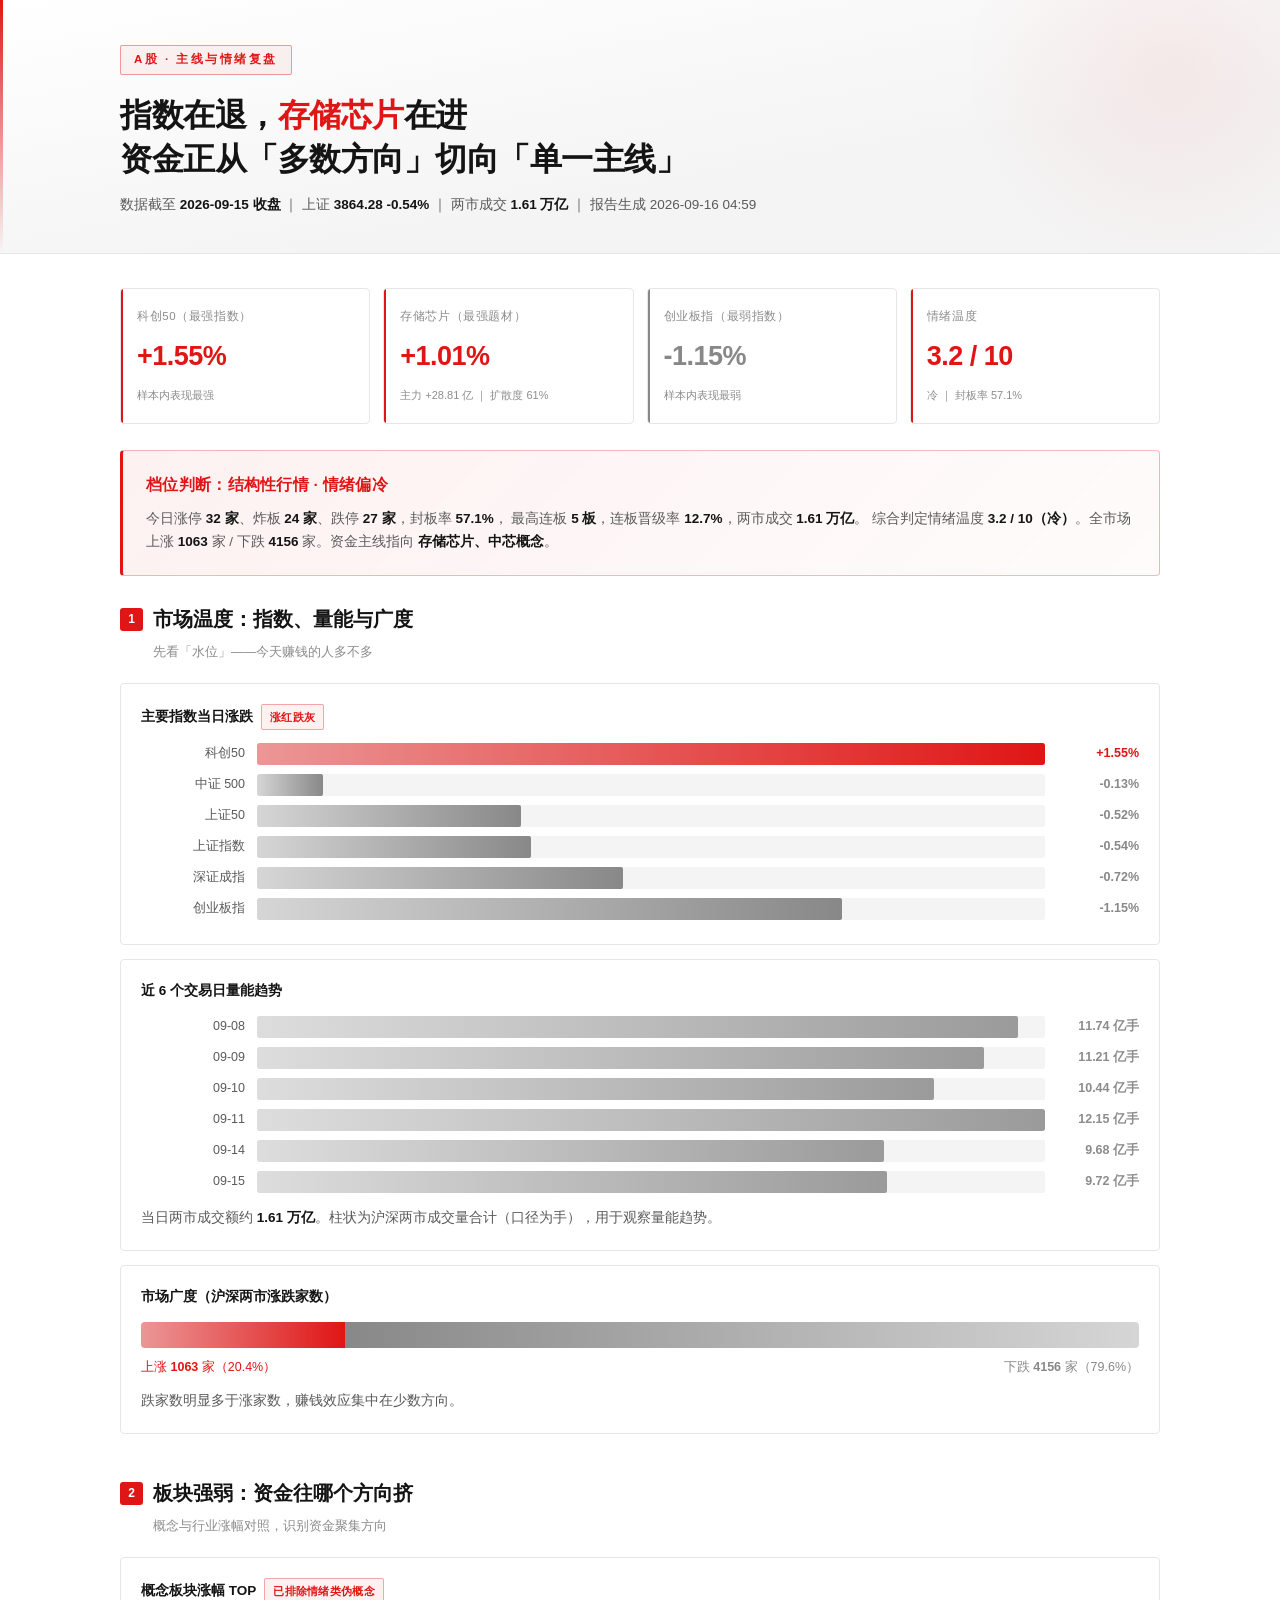
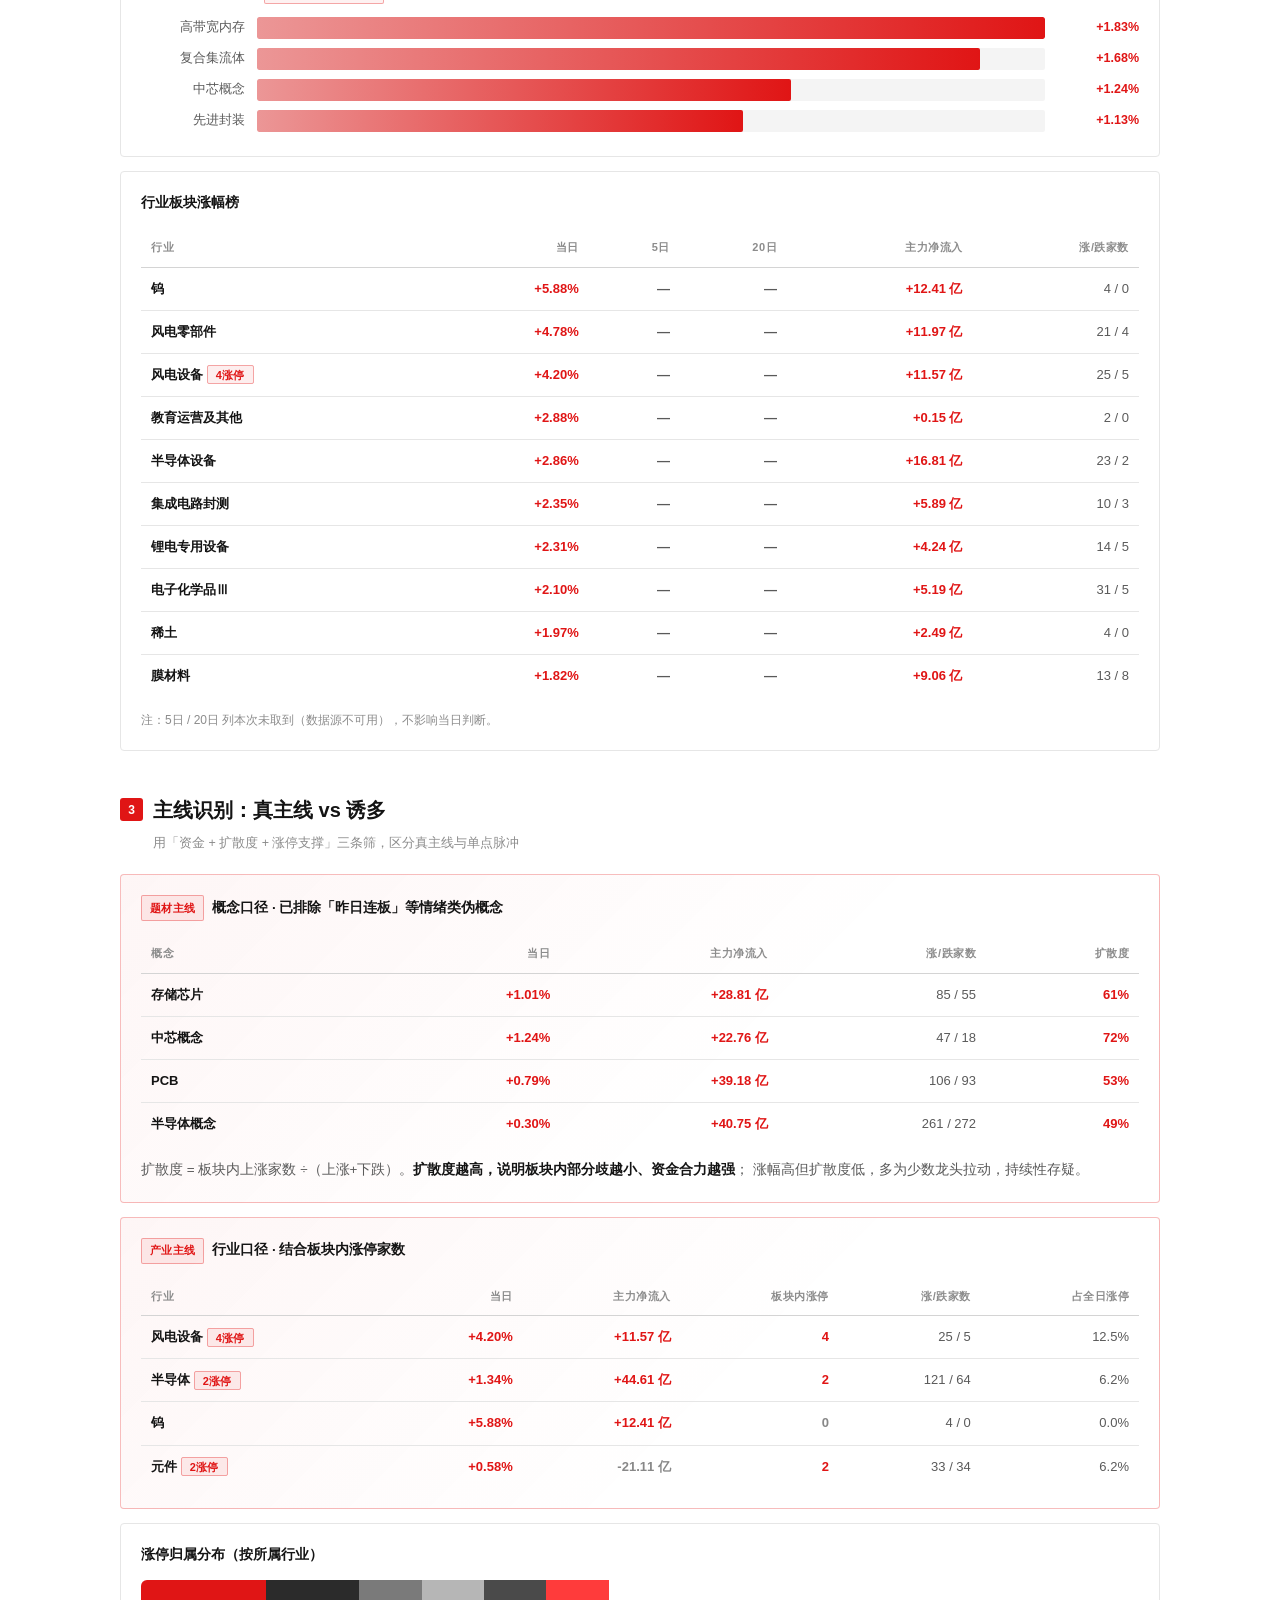
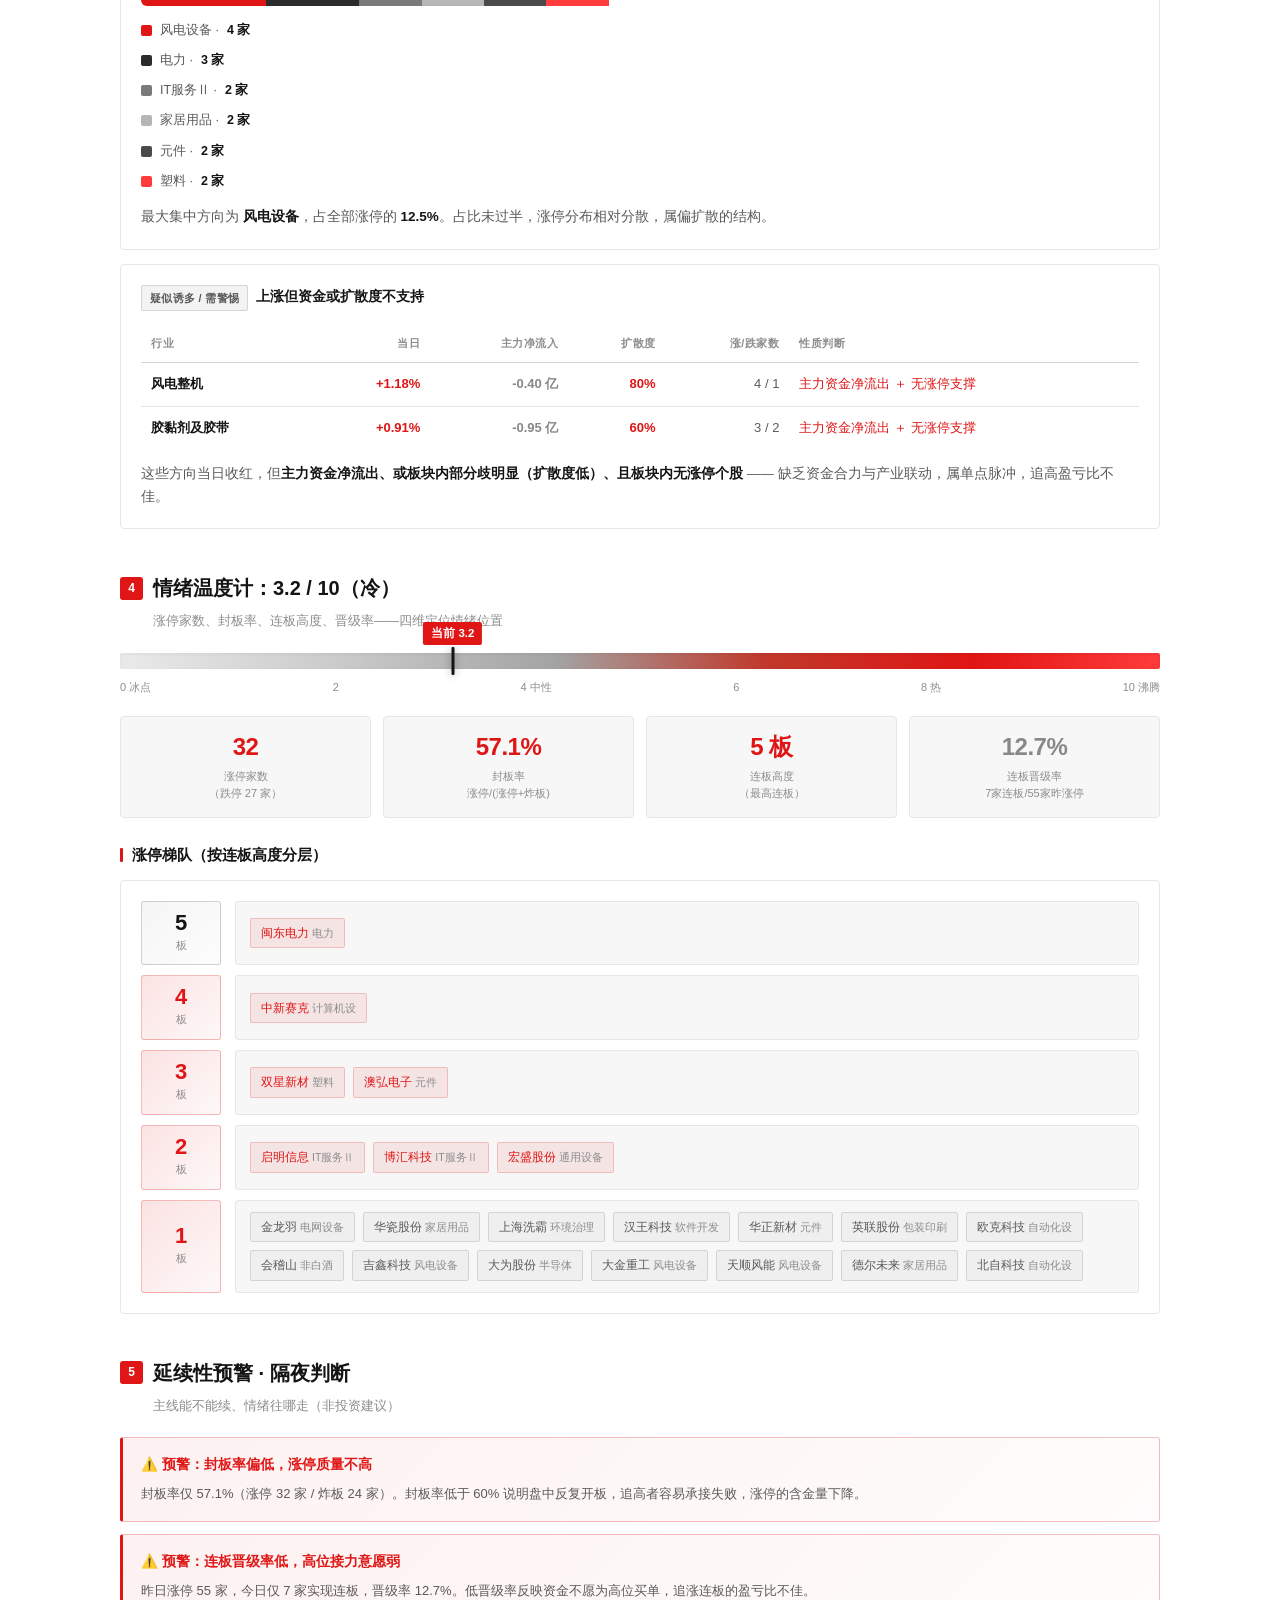
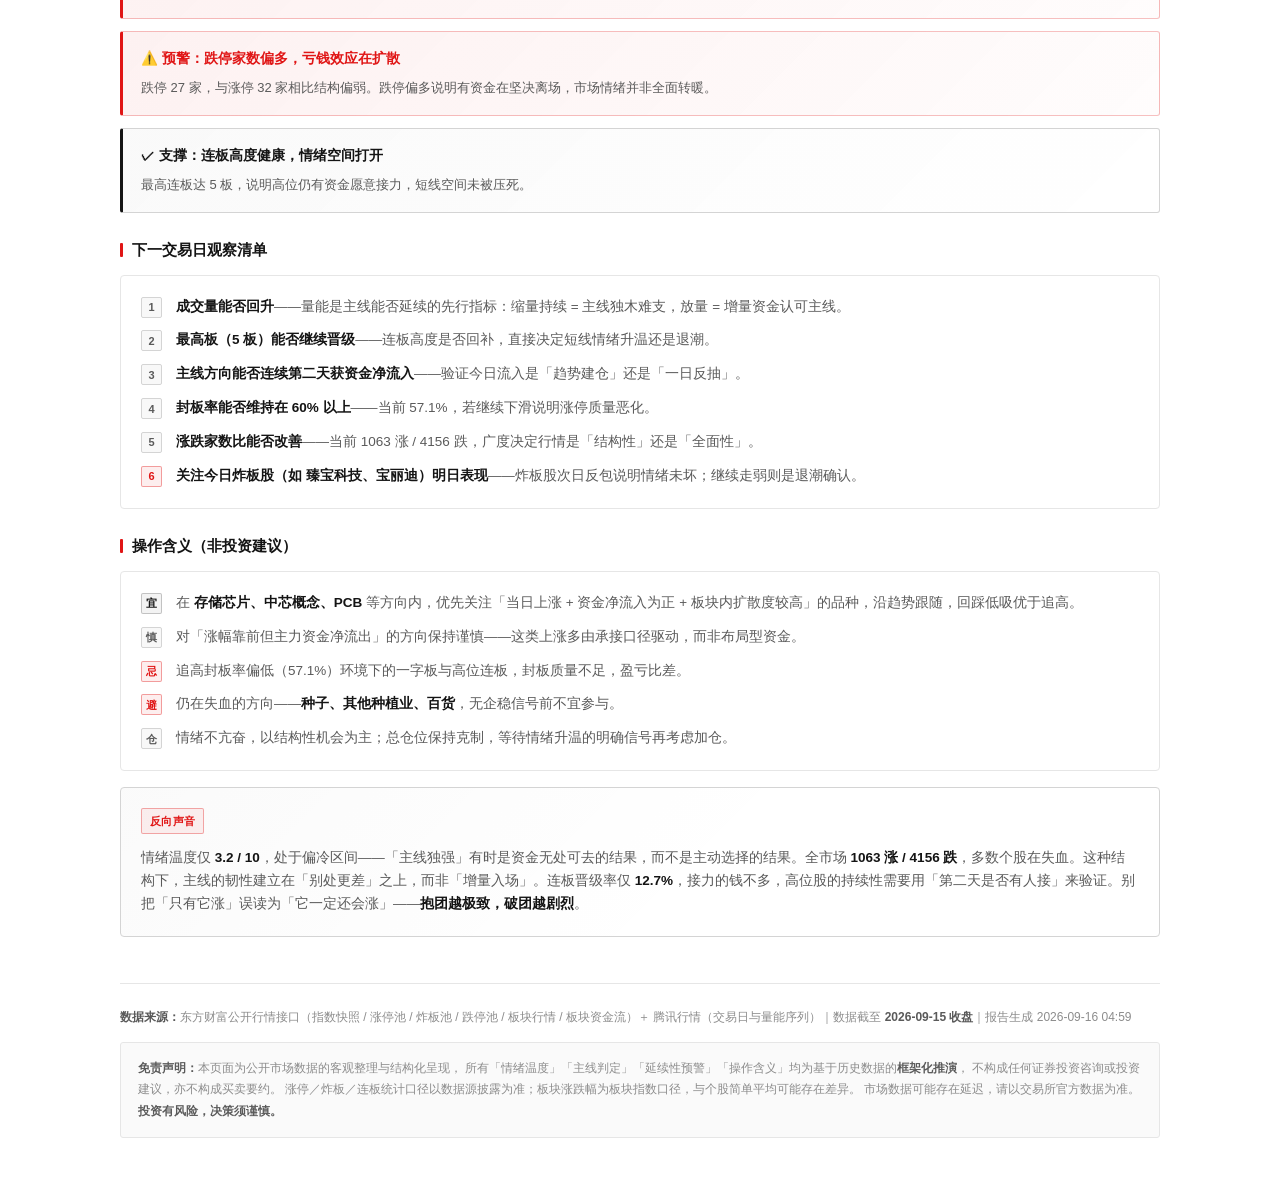
==== commit 2ba30ef3: "style: 白底黑字红涨配色 · index.html" ====
--- a/index.html
+++ b/index.html
@@ -5,43 +5,43 @@
 <meta name="viewport" content="width=device-width, initial-scale=1.0">
 <title>A股主线与情绪温度 · 2026-09-15 收盘复盘</title>
 <style>/* ============================================================
-   A股主线与情绪复盘 — 黑白红配色
+   A股主线与情绪复盘 — 白底·黑字·红涨配色
    涨 = 红 ｜ 跌 = 灰（不使用绿色）
    ============================================================ */
 
 :root{
-  /* 基础：黑 */
-  --bg:#060606;
-  --bg2:#0b0b0b;
-  --card:#101010;
-  --card2:#161616;
-  --line:#242424;
-  --line2:#3a3a3a;
-
-  /* 文字：白 / 灰阶 */
-  --txt:#ffffff;
-  --txt2:#a6a6a6;
-  --txt3:#6b6b6b;
+  /* 基础：白 */
+  --bg:#ffffff;
+  --bg2:#f6f6f6;
+  --card:#ffffff;
+  --card2:#f7f7f7;
+  --line:#e6e6e6;
+  --line2:#d4d4d4;
+
+  /* 文字：黑 / 灰阶 */
+  --txt:#141414;
+  --txt2:#5a5a5a;
+  --txt3:#8c8c8c;
 
   /* 涨 = 红 */
-  --up:#ff2b2b;
-  --up2:#ff6b6b;
-  --upbg:rgba(255,43,43,.13);
+  --up:#e01515;
+  --up2:#ff3b3b;
+  --upbg:rgba(224,21,21,.07);
 
   /* 跌 = 灰（去绿） */
-  --dn:#9e9e9e;
-  --dn2:#cfcfcf;
-  --dnbg:rgba(158,158,158,.10);
+  --dn:#888888;
+  --dn2:#5f5f5f;
+  --dnbg:rgba(136,136,136,.10);
 
   /* 强调 = 红 */
-  --acc:#ff2b2b;
-  --acc2:#ff6b6b;
-  --accbg:rgba(255,43,43,.10);
+  --acc:#e01515;
+  --acc2:#ff3b3b;
+  --accbg:rgba(224,21,21,.06);
 
   /* 中性替代色（原蓝/紫/青统一归灰） */
-  --blue:#8f8f8f;
-  --purple:#8f8f8f;
-  --cyan:#8f8f8f;
+  --blue:#8c8c8c;
+  --purple:#8c8c8c;
+  --cyan:#8c8c8c;
 }
 
 *{margin:0;padding:0;box-sizing:border-box}
@@ -56,7 +56,7 @@
 
 /* ---------------- HEADER ---------------- */
 header{
-  background:linear-gradient(170deg,#131313 0%,#060606 65%);
+  background:linear-gradient(170deg,#ffffff 0%,#f4f4f4 65%);
   border-bottom:1px solid var(--line);
   padding:44px 0 36px; margin-bottom:34px;
   position:relative; overflow:hidden;
@@ -68,19 +68,19 @@
 header::after{
   content:""; position:absolute; top:-140px; right:-100px;
   width:420px; height:420px; border-radius:50%;
-  background:radial-gradient(circle,rgba(255,43,43,.13),transparent 70%);
+  background:radial-gradient(circle,rgba(224,21,21,.06),transparent 70%);
 }
 .tag{
   display:inline-block; font-size:11.5px; letter-spacing:2.5px;
-  color:var(--up); border:1px solid rgba(255,43,43,.45);
-  background:rgba(255,43,43,.07);
+  color:var(--up); border:1px solid rgba(224,21,21,.40);
+  background:rgba(224,21,21,.05);
   padding:4px 13px; border-radius:2px; margin-bottom:18px;
   font-weight:600;
 }
-h1{font-size:32px;font-weight:800;letter-spacing:-.5px;line-height:1.38;margin-bottom:13px;color:#fff}
+h1{font-size:32px;font-weight:800;letter-spacing:-.5px;line-height:1.38;margin-bottom:13px;color:var(--txt)}
 h1 .em{color:var(--up)}
 .sub{color:var(--txt2);font-size:13.5px}
-.sub b{color:#fff}
+.sub b{color:var(--txt)}
 
 /* ---------------- KPI ---------------- */
 .kpis{display:grid;grid-template-columns:repeat(4,1fr);gap:13px;margin:26px 0 8px}
@@ -107,29 +107,29 @@
 
 /* ---------------- VERDICT ---------------- */
 .verdict{
-  background:linear-gradient(135deg,rgba(255,43,43,.09),rgba(255,43,43,.02));
-  border:1px solid rgba(255,43,43,.32); border-left:3px solid var(--up);
+  background:linear-gradient(135deg,rgba(224,21,21,.06),rgba(224,21,21,.015));
+  border:1px solid rgba(224,21,21,.28); border-left:3px solid var(--up);
   border-radius:4px; padding:21px 23px; margin:26px 0;
 }
 .verdict .t{font-size:15.5px;font-weight:800;color:var(--up);margin-bottom:10px;letter-spacing:.3px}
 .verdict p{font-size:13.5px;color:var(--txt2)}
-.verdict p b{color:#fff}
+.verdict p b{color:var(--txt)}
 
 /* ---------------- SECTION ---------------- */
 section{margin-bottom:42px}
-h2{font-size:20px;font-weight:800;margin-bottom:6px;display:flex;align-items:center;gap:10px;color:#fff}
+h2{font-size:20px;font-weight:800;margin-bottom:6px;display:flex;align-items:center;gap:10px;color:var(--txt)}
 h2 .n{
-  font-size:12px;font-weight:800;color:#000;background:var(--up);
+  font-size:12px;font-weight:800;color:#fff;background:var(--up);
   width:23px;height:23px;border-radius:3px;display:flex;
   align-items:center;justify-content:center;flex:0 0 auto;
 }
 .h2sub{font-size:12.5px;color:var(--txt3);margin-bottom:20px;padding-left:33px}
-h3{font-size:15px;font-weight:700;margin:24px 0 12px;color:#fff}
+h3{font-size:15px;font-weight:700;margin:24px 0 12px;color:var(--txt)}
 h3::before{content:"";display:inline-block;width:3px;height:14px;background:var(--up);
   border-radius:1px;margin-right:9px;vertical-align:-2px}
 
 p.body{font-size:13.5px;color:var(--txt2);margin-bottom:14px}
-p.body b{color:#fff}
+p.body b{color:var(--txt)}
 p.body .up{color:var(--up);font-weight:700}
 p.body .dn{color:var(--dn);font-weight:700}
 
@@ -138,17 +138,17 @@
   background:var(--card);border:1px solid var(--line);
   border-radius:4px;padding:20px;margin-bottom:14px;
 }
-.card.hl{border-color:rgba(255,43,43,.30);background:linear-gradient(135deg,rgba(255,43,43,.055),transparent 60%)}
-.card.hl2{border-color:var(--line2);background:linear-gradient(135deg,rgba(255,255,255,.028),transparent 60%)}
-.card .ct{font-size:13.5px;font-weight:700;margin-bottom:13px;display:flex;align-items:center;gap:8px;flex-wrap:wrap;color:#fff}
+.card.hl{border-color:rgba(224,21,21,.28);background:linear-gradient(135deg,rgba(224,21,21,.04),transparent 60%)}
+.card.hl2{border-color:var(--line2);background:linear-gradient(135deg,rgba(20,20,20,.02),transparent 60%)}
+.card .ct{font-size:13.5px;font-weight:700;margin-bottom:13px;display:flex;align-items:center;gap:8px;flex-wrap:wrap;color:var(--txt)}
 
 /* 徽标 */
 .badge{font-size:11px;padding:2.5px 8px;border-radius:2px;font-weight:700;letter-spacing:.3px}
-.bg-up{background:var(--upbg);color:var(--up);border:1px solid rgba(255,43,43,.38)}
-.bg-dn{background:var(--dnbg);color:var(--dn2);border:1px solid rgba(158,158,158,.32)}
-.bg-ac{background:var(--accbg);color:var(--up);border:1px solid rgba(255,43,43,.38)}
-.bg-bl{background:rgba(143,143,143,.12);color:var(--dn2);border:1px solid var(--line2)}
-.bg-gy{background:rgba(143,143,143,.10);color:var(--txt2);border:1px solid var(--line2)}
+.bg-up{background:var(--upbg);color:var(--up);border:1px solid rgba(224,21,21,.34)}
+.bg-dn{background:var(--dnbg);color:var(--dn2);border:1px solid rgba(136,136,136,.30)}
+.bg-ac{background:var(--accbg);color:var(--up);border:1px solid rgba(224,21,21,.34)}
+.bg-bl{background:rgba(140,140,140,.12);color:var(--dn2);border:1px solid var(--line2)}
+.bg-gy{background:rgba(140,140,140,.10);color:var(--txt2);border:1px solid var(--line2)}
 
 /* ---------------- TABLE ---------------- */
 table{width:100%;border-collapse:collapse;font-size:13px}
@@ -158,8 +158,8 @@
 }
 td{padding:10px;border-bottom:1px solid var(--line);color:var(--txt2);font-variant-numeric:tabular-nums}
 tbody tr:last-child td{border-bottom:none}
-tbody tr:hover{background:rgba(255,255,255,.022)}
-td.nm{color:#fff;font-weight:600}
+tbody tr:hover{background:rgba(20,20,20,.035)}
+td.nm{color:var(--txt);font-weight:600}
 td.num{text-align:right}
 th.num{text-align:right}
 .mono{font-variant-numeric:tabular-nums;font-weight:700}
@@ -168,52 +168,52 @@
 .bars{display:flex;flex-direction:column;gap:9px;margin:6px 0 4px}
 .bar-row{display:grid;grid-template-columns:104px 1fr 82px;gap:12px;align-items:center}
 .bar-lb{font-size:12.5px;color:var(--txt2);text-align:right;white-space:nowrap;overflow:hidden;text-overflow:ellipsis}
-.bar-track{height:22px;background:rgba(255,255,255,.035);border-radius:2px;position:relative;overflow:hidden}
+.bar-track{height:22px;background:rgba(20,20,20,.045);border-radius:2px;position:relative;overflow:hidden}
 .bar-fill{height:100%;border-radius:2px;position:relative;transition:width .8s cubic-bezier(.2,.8,.3,1)}
-.bar-fill.up{background:linear-gradient(90deg,rgba(255,43,43,.5),var(--up))}
-.bar-fill.dn{background:linear-gradient(90deg,rgba(158,158,158,.35),var(--dn))}
-.bar-fill.mix{background:linear-gradient(90deg,rgba(255,255,255,.16),rgba(255,255,255,.62))}
+.bar-fill.up{background:linear-gradient(90deg,rgba(224,21,21,.42),var(--up))}
+.bar-fill.dn{background:linear-gradient(90deg,rgba(136,136,136,.28),var(--dn))}
+.bar-fill.mix{background:linear-gradient(90deg,rgba(20,20,20,.10),rgba(20,20,20,.40))}
 .bar-vl{font-size:12.5px;font-weight:700;font-variant-numeric:tabular-nums;text-align:right}
 
 /* ---------------- 涨停梯队 ---------------- */
 .ladder{display:flex;flex-direction:column;gap:10px}
 .rung{display:grid;grid-template-columns:80px 1fr;gap:14px;align-items:stretch}
 .rung-h{
-  background:linear-gradient(135deg,rgba(255,43,43,.16),rgba(255,43,43,.04));
-  border:1px solid rgba(255,43,43,.30); border-radius:3px;
+  background:linear-gradient(135deg,rgba(224,21,21,.12),rgba(224,21,21,.03));
+  border:1px solid rgba(224,21,21,.26); border-radius:3px;
   display:flex;flex-direction:column;align-items:center;justify-content:center;padding:10px 4px;
 }
 .rung-h .n{font-size:22px;font-weight:900;color:var(--up);line-height:1}
 .rung-h .t{font-size:10.5px;color:var(--txt3);margin-top:3px}
 .rung-h.low{
-  background:linear-gradient(135deg,rgba(255,255,255,.10),rgba(255,255,255,.025));
-  border-color:rgba(255,255,255,.28);
-}
-.rung-h.low .n{color:#fff}
+  background:linear-gradient(135deg,rgba(20,20,20,.04),rgba(20,20,20,.01));
+  border-color:rgba(20,20,20,.18);
+}
+.rung-h.low .n{color:var(--txt)}
 .rung-b{
   background:var(--card2);border:1px solid var(--line);border-radius:3px;
   padding:11px 14px;display:flex;flex-wrap:wrap;gap:8px;align-items:center;
 }
 .stk{
   font-size:12px;padding:4px 10px;border-radius:2px;
-  background:rgba(255,43,43,.10);color:var(--up2);
-  border:1px solid rgba(255,43,43,.22);white-space:nowrap;
+  background:rgba(224,21,21,.08);color:var(--up);
+  border:1px solid rgba(224,21,21,.20);white-space:nowrap;
 }
 .stk .s{color:var(--txt3);font-size:10.5px;margin-left:3px}
-.stk.g{background:rgba(255,255,255,.05);color:var(--txt2);border-color:var(--line2)}
+.stk.g{background:rgba(20,20,20,.03);color:var(--txt2);border-color:var(--line2)}
 .stk.g .s{color:var(--txt3)}
 
 /* ---------------- 温度计 ---------------- */
 .gauge{margin:10px 0 20px}
 .gauge-track{
   height:16px;border-radius:2px;position:relative;
-  /* 冷 → 热：深灰 → 灰 → 暗红 → 亮红 */
-  background:linear-gradient(90deg,#1f1f1f 0%,#3d3d3d 22%,#6e6e6e 42%,#9c2a2a 62%,#d81f1f 80%,#ff2b2b 100%);
-  box-shadow:inset 0 1px 4px rgba(0,0,0,.6);
+  /* 冷 → 热：浅灰 → 中灰 → 暗红 → 亮红 */
+  background:linear-gradient(90deg,#eaeaea 0%,#c9c9c9 22%,#a3a3a3 42%,#c0392b 62%,#e01515 82%,#ff3b3b 100%);
+  box-shadow:inset 0 1px 4px rgba(0,0,0,.06);
 }
 .gauge-mark{
   position:absolute;top:-6px;width:3px;height:28px;border-radius:1px;
-  background:#fff;box-shadow:0 0 10px rgba(255,255,255,.9);
+  background:var(--txt);box-shadow:0 0 8px rgba(20,20,20,.4);
   transform:translateX(-50%);
 }
 .gauge-mark::after{
@@ -231,22 +231,22 @@
 
 /* ---------------- 预警 / 支撑 ---------------- */
 .warn{
-  background:linear-gradient(135deg,rgba(255,43,43,.085),rgba(255,43,43,.015));
-  border:1px solid rgba(255,43,43,.30); border-left:3px solid var(--up);
+  background:linear-gradient(135deg,rgba(224,21,21,.06),rgba(224,21,21,.01));
+  border:1px solid rgba(224,21,21,.26); border-left:3px solid var(--up);
   border-radius:3px; padding:16px 18px; margin-bottom:12px;
 }
 .warn .wt{font-size:13.5px;font-weight:800;color:var(--up);margin-bottom:6px}
 .warn p{font-size:13px;color:var(--txt2)}
-.warn p b{color:#fff}
+.warn p b{color:var(--txt)}
 
 .ok{
-  background:linear-gradient(135deg,rgba(255,255,255,.045),transparent);
-  border:1px solid var(--line2); border-left:3px solid #fff;
+  background:linear-gradient(135deg,rgba(20,20,20,.025),transparent);
+  border:1px solid var(--line2); border-left:3px solid var(--txt);
   border-radius:3px; padding:16px 18px; margin-bottom:12px;
 }
-.ok .wt{font-size:13.5px;font-weight:800;color:#fff;margin-bottom:6px}
+.ok .wt{font-size:13.5px;font-weight:800;color:var(--txt);margin-bottom:6px}
 .ok p{font-size:13px;color:var(--txt2)}
-.ok p b{color:#fff}
+.ok p b{color:var(--txt)}
 
 /* ---------------- 清单 ---------------- */
 .ck{list-style:none;display:flex;flex-direction:column;gap:11px}
@@ -255,12 +255,12 @@
 .ck li .ic{
   width:21px;height:21px;border-radius:2px;display:flex;align-items:center;
   justify-content:center;font-size:11px;font-weight:800;margin-top:1px;
-  border:1px solid var(--line2);background:rgba(255,255,255,.05);color:var(--txt2);
-}
-.ck li .ic.r{background:var(--upbg);color:var(--up);border-color:rgba(255,43,43,.4)}
-.ck li .ic.g{background:rgba(255,255,255,.10);color:#fff;border-color:rgba(255,255,255,.35)}
-.ck li .ic.a{background:rgba(255,255,255,.05);color:var(--txt2);border-color:var(--line2)}
-.ck li b{color:#fff}
+  border:1px solid var(--line2);background:rgba(20,20,20,.03);color:var(--txt2);
+}
+.ck li .ic.r{background:var(--upbg);color:var(--up);border-color:rgba(224,21,21,.38)}
+.ck li .ic.g{background:rgba(20,20,20,.05);color:var(--txt);border-color:rgba(20,20,20,.22)}
+.ck li .ic.a{background:rgba(20,20,20,.03);color:var(--txt2);border-color:var(--line2)}
+.ck li b{color:var(--txt)}
 
 /* ---------------- 图例 ---------------- */
 .legend{display:flex;flex-direction:column;gap:9px;font-size:12.5px;color:var(--txt2)}
@@ -274,7 +274,7 @@
 }
 footer b{color:var(--txt2)}
 .disc{
-  background:rgba(255,255,255,.02);border:1px solid var(--line);
+  background:rgba(20,20,20,.02);border:1px solid var(--line);
   border-radius:3px;padding:15px 17px;margin-top:14px;font-size:11.5px;color:var(--txt3);
 }
 
@@ -333,8 +333,8 @@
 <div class="card">
   <div class="ct">市场广度（沪深两市涨跌家数）</div>
   <div class="bar-track" style="height:26px;display:flex;border-radius:4px;overflow:hidden">
-    <div style="width:20.4%;background:linear-gradient(90deg,rgba(255,43,43,.5),var(--up))"></div>
-    <div style="width:79.6%;background:linear-gradient(90deg,var(--dn),rgba(158,158,158,.35))"></div>
+    <div style="width:20.4%;background:linear-gradient(90deg,rgba(224,21,21,.42),var(--up))"></div>
+    <div style="width:79.6%;background:linear-gradient(90deg,var(--dn),rgba(136,136,136,.28))"></div>
   </div>
   <div style="display:flex;justify-content:space-between;margin-top:9px;font-size:12.5px">
     <span class="c-up">上涨 <b>1063</b> 家（20.4%）</span>
@@ -388,8 +388,8 @@
     
 <div class="card">
   <div class="ct">涨停归属分布（按所属行业）</div>
-  <div style="display:flex;height:26px;border-radius:6px;overflow:hidden;margin-bottom:14px"><div style="width:12.50%;background:#ff2b2b" title="风电设备 4家"></div><div style="width:9.38%;background:#ffffff" title="电力 3家"></div><div style="width:6.25%;background:#8f8f8f" title="IT服务Ⅱ 2家"></div><div style="width:6.25%;background:#d9d9d9" title="家居用品 2家"></div><div style="width:6.25%;background:#5a5a5a" title="元件 2家"></div><div style="width:6.25%;background:#ff6b6b" title="塑料 2家"></div></div>
-  <div class="legend"><div><span class="dot" style="background:#ff2b2b"></span>风电设备 · <b style="color:#e8edf5">4 家</b></div><div><span class="dot" style="background:#ffffff"></span>电力 · <b style="color:#e8edf5">3 家</b></div><div><span class="dot" style="background:#8f8f8f"></span>IT服务Ⅱ · <b style="color:#e8edf5">2 家</b></div><div><span class="dot" style="background:#d9d9d9"></span>家居用品 · <b style="color:#e8edf5">2 家</b></div><div><span class="dot" style="background:#5a5a5a"></span>元件 · <b style="color:#e8edf5">2 家</b></div><div><span class="dot" style="background:#ff6b6b"></span>塑料 · <b style="color:#e8edf5">2 家</b></div></div>
+  <div style="display:flex;height:26px;border-radius:6px;overflow:hidden;margin-bottom:14px"><div style="width:12.50%;background:#e01515" title="风电设备 4家"></div><div style="width:9.38%;background:#2b2b2b" title="电力 3家"></div><div style="width:6.25%;background:#7a7a7a" title="IT服务Ⅱ 2家"></div><div style="width:6.25%;background:#b6b6b6" title="家居用品 2家"></div><div style="width:6.25%;background:#4a4a4a" title="元件 2家"></div><div style="width:6.25%;background:#ff3b3b" title="塑料 2家"></div></div>
+  <div class="legend"><div><span class="dot" style="background:#e01515"></span>风电设备 · <b style="color:#141414">4 家</b></div><div><span class="dot" style="background:#2b2b2b"></span>电力 · <b style="color:#141414">3 家</b></div><div><span class="dot" style="background:#7a7a7a"></span>IT服务Ⅱ · <b style="color:#141414">2 家</b></div><div><span class="dot" style="background:#b6b6b6"></span>家居用品 · <b style="color:#141414">2 家</b></div><div><span class="dot" style="background:#4a4a4a"></span>元件 · <b style="color:#141414">2 家</b></div><div><span class="dot" style="background:#ff3b3b"></span>塑料 · <b style="color:#141414">2 家</b></div></div>
   <p class="body" style="margin-top:14px;margin-bottom:0">
     最大集中方向为 <b>风电设备</b>，占全部涨停的 <b>12.5%</b>。占比未过半，涨停分布相对分散，属偏扩散的结构。
   </p>
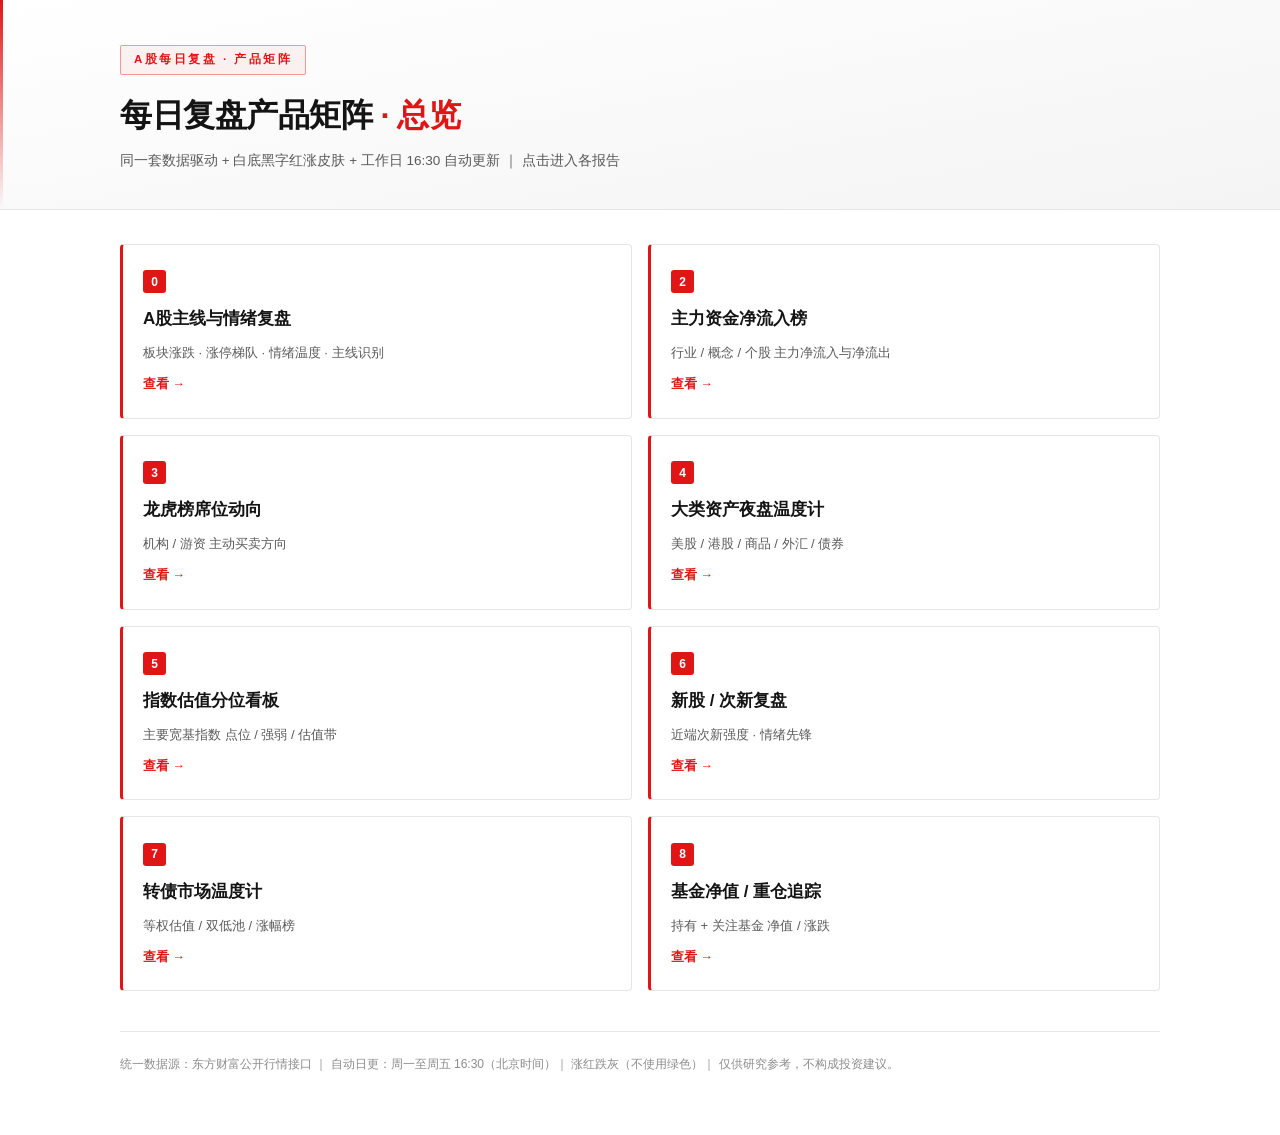
==== commit 7b43cc6e: "复盘矩阵：导航/口径补充 + 5部分产品手册" ====
--- a/index.html
+++ b/index.html
@@ -3,500 +3,46 @@
 <head>
 <meta charset="UTF-8">
 <meta name="viewport" content="width=device-width, initial-scale=1.0">
-<title>A股主线与情绪温度 · 2026-09-15 收盘复盘</title>
-<style>/* ============================================================
-   A股主线与情绪复盘 — 白底·黑字·红涨配色
-   涨 = 红 ｜ 跌 = 灰（不使用绿色）
-   ============================================================ */
-
-:root{
-  /* 基础：白 */
-  --bg:#ffffff;
-  --bg2:#f6f6f6;
-  --card:#ffffff;
-  --card2:#f7f7f7;
-  --line:#e6e6e6;
-  --line2:#d4d4d4;
-
-  /* 文字：黑 / 灰阶 */
-  --txt:#141414;
-  --txt2:#5a5a5a;
-  --txt3:#8c8c8c;
-
-  /* 涨 = 红 */
-  --up:#e01515;
-  --up2:#ff3b3b;
-  --upbg:rgba(224,21,21,.07);
-
-  /* 跌 = 灰（去绿） */
-  --dn:#888888;
-  --dn2:#5f5f5f;
-  --dnbg:rgba(136,136,136,.10);
-
-  /* 强调 = 红 */
-  --acc:#e01515;
-  --acc2:#ff3b3b;
-  --accbg:rgba(224,21,21,.06);
-
-  /* 中性替代色（原蓝/紫/青统一归灰） */
-  --blue:#8c8c8c;
-  --purple:#8c8c8c;
-  --cyan:#8c8c8c;
-}
-
+<title>A股每日复盘产品矩阵 · 总览</title>
+<style>
+:root{--bg:#ffffff;--card:#ffffff;--line:#e6e6e6;--line2:#d4d4d4;--txt:#141414;--txt2:#5a5a5a;--txt3:#8c8c8c;--up:#e01515;--upbg:rgba(224,21,21,.07);--dnbg:rgba(136,136,136,.10)}
 *{margin:0;padding:0;box-sizing:border-box}
-
-body{
-  background:var(--bg); color:var(--txt);
-  font-family:-apple-system,BlinkMacSystemFont,"PingFang SC","Microsoft YaHei","Helvetica Neue",sans-serif;
-  line-height:1.7; -webkit-font-smoothing:antialiased;
-  padding:0 0 60px;
-}
+body{background:var(--bg);color:var(--txt);font-family:-apple-system,BlinkMacSystemFont,"PingFang SC","Microsoft YaHei",sans-serif;line-height:1.7;padding:0 0 60px}
 .wrap{max-width:1080px;margin:0 auto;padding:0 20px}
-
-/* ---------------- HEADER ---------------- */
-header{
-  background:linear-gradient(170deg,#ffffff 0%,#f4f4f4 65%);
-  border-bottom:1px solid var(--line);
-  padding:44px 0 36px; margin-bottom:34px;
-  position:relative; overflow:hidden;
-}
-header::before{
-  content:""; position:absolute; left:0; top:0; bottom:0; width:3px;
-  background:linear-gradient(180deg,var(--up),transparent);
-}
-header::after{
-  content:""; position:absolute; top:-140px; right:-100px;
-  width:420px; height:420px; border-radius:50%;
-  background:radial-gradient(circle,rgba(224,21,21,.06),transparent 70%);
-}
-.tag{
-  display:inline-block; font-size:11.5px; letter-spacing:2.5px;
-  color:var(--up); border:1px solid rgba(224,21,21,.40);
-  background:rgba(224,21,21,.05);
-  padding:4px 13px; border-radius:2px; margin-bottom:18px;
-  font-weight:600;
-}
-h1{font-size:32px;font-weight:800;letter-spacing:-.5px;line-height:1.38;margin-bottom:13px;color:var(--txt)}
-h1 .em{color:var(--up)}
+header{background:linear-gradient(170deg,#ffffff,#f4f4f4);border-bottom:1px solid var(--line);padding:44px 0 36px;margin-bottom:34px;position:relative;overflow:hidden}
+header::before{content:"";position:absolute;left:0;top:0;bottom:0;width:3px;background:linear-gradient(180deg,var(--up),transparent)}
+.tag{display:inline-block;font-size:11.5px;letter-spacing:2.5px;color:var(--up);border:1px solid rgba(224,21,21,.4);background:rgba(224,21,21,.05);padding:4px 13px;border-radius:2px;margin-bottom:18px;font-weight:600}
+h1{font-size:32px;font-weight:800;letter-spacing:-.5px;line-height:1.38;margin-bottom:13px}
 .sub{color:var(--txt2);font-size:13.5px}
-.sub b{color:var(--txt)}
-
-/* ---------------- KPI ---------------- */
-.kpis{display:grid;grid-template-columns:repeat(4,1fr);gap:13px;margin:26px 0 8px}
-.kpi{
-  background:var(--card); border:1px solid var(--line);
-  border-radius:4px; padding:18px 16px; position:relative; overflow:hidden;
-}
-.kpi::before{content:"";position:absolute;left:0;top:0;bottom:0;width:2px;background:var(--line2)}
-.kpi.up::before{background:var(--up)}
-.kpi.dn::before{background:var(--dn)}
-.kpi.ac::before{background:var(--acc)}
-.kpi.bl::before{background:var(--blue)}
-.kpi .lb{font-size:11.5px;color:var(--txt3);margin-bottom:8px;letter-spacing:.6px}
-.kpi .vl{font-size:27px;font-weight:800;letter-spacing:-.5px;font-variant-numeric:tabular-nums}
-.kpi .nt{font-size:11px;color:var(--txt3);margin-top:6px}
-
-/* 色彩工具类：涨红 跌灰 */
-.c-up{color:var(--up)}
-.c-dn{color:var(--dn)}
-.c-ac{color:var(--acc)}
-.c-bl{color:var(--blue)}
-.c-cy{color:var(--cyan)}
-.c-pu{color:var(--purple)}
-
-/* ---------------- VERDICT ---------------- */
-.verdict{
-  background:linear-gradient(135deg,rgba(224,21,21,.06),rgba(224,21,21,.015));
-  border:1px solid rgba(224,21,21,.28); border-left:3px solid var(--up);
-  border-radius:4px; padding:21px 23px; margin:26px 0;
-}
-.verdict .t{font-size:15.5px;font-weight:800;color:var(--up);margin-bottom:10px;letter-spacing:.3px}
-.verdict p{font-size:13.5px;color:var(--txt2)}
-.verdict p b{color:var(--txt)}
-
-/* ---------------- SECTION ---------------- */
-section{margin-bottom:42px}
-h2{font-size:20px;font-weight:800;margin-bottom:6px;display:flex;align-items:center;gap:10px;color:var(--txt)}
-h2 .n{
-  font-size:12px;font-weight:800;color:#fff;background:var(--up);
-  width:23px;height:23px;border-radius:3px;display:flex;
-  align-items:center;justify-content:center;flex:0 0 auto;
-}
-.h2sub{font-size:12.5px;color:var(--txt3);margin-bottom:20px;padding-left:33px}
-h3{font-size:15px;font-weight:700;margin:24px 0 12px;color:var(--txt)}
-h3::before{content:"";display:inline-block;width:3px;height:14px;background:var(--up);
-  border-radius:1px;margin-right:9px;vertical-align:-2px}
-
-p.body{font-size:13.5px;color:var(--txt2);margin-bottom:14px}
-p.body b{color:var(--txt)}
-p.body .up{color:var(--up);font-weight:700}
-p.body .dn{color:var(--dn);font-weight:700}
-
-/* ---------------- CARD ---------------- */
-.card{
-  background:var(--card);border:1px solid var(--line);
-  border-radius:4px;padding:20px;margin-bottom:14px;
-}
-.card.hl{border-color:rgba(224,21,21,.28);background:linear-gradient(135deg,rgba(224,21,21,.04),transparent 60%)}
-.card.hl2{border-color:var(--line2);background:linear-gradient(135deg,rgba(20,20,20,.02),transparent 60%)}
-.card .ct{font-size:13.5px;font-weight:700;margin-bottom:13px;display:flex;align-items:center;gap:8px;flex-wrap:wrap;color:var(--txt)}
-
-/* 徽标 */
-.badge{font-size:11px;padding:2.5px 8px;border-radius:2px;font-weight:700;letter-spacing:.3px}
-.bg-up{background:var(--upbg);color:var(--up);border:1px solid rgba(224,21,21,.34)}
-.bg-dn{background:var(--dnbg);color:var(--dn2);border:1px solid rgba(136,136,136,.30)}
-.bg-ac{background:var(--accbg);color:var(--up);border:1px solid rgba(224,21,21,.34)}
-.bg-bl{background:rgba(140,140,140,.12);color:var(--dn2);border:1px solid var(--line2)}
-.bg-gy{background:rgba(140,140,140,.10);color:var(--txt2);border:1px solid var(--line2)}
-
-/* ---------------- TABLE ---------------- */
-table{width:100%;border-collapse:collapse;font-size:13px}
-th{
-  text-align:left;font-size:11px;color:var(--txt3);font-weight:700;
-  padding:10px;border-bottom:1px solid var(--line2);white-space:nowrap;letter-spacing:.5px;
-}
-td{padding:10px;border-bottom:1px solid var(--line);color:var(--txt2);font-variant-numeric:tabular-nums}
-tbody tr:last-child td{border-bottom:none}
-tbody tr:hover{background:rgba(20,20,20,.035)}
-td.nm{color:var(--txt);font-weight:600}
-td.num{text-align:right}
-th.num{text-align:right}
-.mono{font-variant-numeric:tabular-nums;font-weight:700}
-
-/* ---------------- 条形图 ---------------- */
-.bars{display:flex;flex-direction:column;gap:9px;margin:6px 0 4px}
-.bar-row{display:grid;grid-template-columns:104px 1fr 82px;gap:12px;align-items:center}
-.bar-lb{font-size:12.5px;color:var(--txt2);text-align:right;white-space:nowrap;overflow:hidden;text-overflow:ellipsis}
-.bar-track{height:22px;background:rgba(20,20,20,.045);border-radius:2px;position:relative;overflow:hidden}
-.bar-fill{height:100%;border-radius:2px;position:relative;transition:width .8s cubic-bezier(.2,.8,.3,1)}
-.bar-fill.up{background:linear-gradient(90deg,rgba(224,21,21,.42),var(--up))}
-.bar-fill.dn{background:linear-gradient(90deg,rgba(136,136,136,.28),var(--dn))}
-.bar-fill.mix{background:linear-gradient(90deg,rgba(20,20,20,.10),rgba(20,20,20,.40))}
-.bar-vl{font-size:12.5px;font-weight:700;font-variant-numeric:tabular-nums;text-align:right}
-
-/* ---------------- 涨停梯队 ---------------- */
-.ladder{display:flex;flex-direction:column;gap:10px}
-.rung{display:grid;grid-template-columns:80px 1fr;gap:14px;align-items:stretch}
-.rung-h{
-  background:linear-gradient(135deg,rgba(224,21,21,.12),rgba(224,21,21,.03));
-  border:1px solid rgba(224,21,21,.26); border-radius:3px;
-  display:flex;flex-direction:column;align-items:center;justify-content:center;padding:10px 4px;
-}
-.rung-h .n{font-size:22px;font-weight:900;color:var(--up);line-height:1}
-.rung-h .t{font-size:10.5px;color:var(--txt3);margin-top:3px}
-.rung-h.low{
-  background:linear-gradient(135deg,rgba(20,20,20,.04),rgba(20,20,20,.01));
-  border-color:rgba(20,20,20,.18);
-}
-.rung-h.low .n{color:var(--txt)}
-.rung-b{
-  background:var(--card2);border:1px solid var(--line);border-radius:3px;
-  padding:11px 14px;display:flex;flex-wrap:wrap;gap:8px;align-items:center;
-}
-.stk{
-  font-size:12px;padding:4px 10px;border-radius:2px;
-  background:rgba(224,21,21,.08);color:var(--up);
-  border:1px solid rgba(224,21,21,.20);white-space:nowrap;
-}
-.stk .s{color:var(--txt3);font-size:10.5px;margin-left:3px}
-.stk.g{background:rgba(20,20,20,.03);color:var(--txt2);border-color:var(--line2)}
-.stk.g .s{color:var(--txt3)}
-
-/* ---------------- 温度计 ---------------- */
-.gauge{margin:10px 0 20px}
-.gauge-track{
-  height:16px;border-radius:2px;position:relative;
-  /* 冷 → 热：浅灰 → 中灰 → 暗红 → 亮红 */
-  background:linear-gradient(90deg,#eaeaea 0%,#c9c9c9 22%,#a3a3a3 42%,#c0392b 62%,#e01515 82%,#ff3b3b 100%);
-  box-shadow:inset 0 1px 4px rgba(0,0,0,.06);
-}
-.gauge-mark{
-  position:absolute;top:-6px;width:3px;height:28px;border-radius:1px;
-  background:var(--txt);box-shadow:0 0 8px rgba(20,20,20,.4);
-  transform:translateX(-50%);
-}
-.gauge-mark::after{
-  content:attr(data-lb);position:absolute;top:-25px;left:50%;transform:translateX(-50%);
-  font-size:11.5px;font-weight:800;background:var(--up);
-  padding:2px 8px;border-radius:2px;white-space:nowrap;color:#fff;
-}
-.gauge-scale{display:flex;justify-content:space-between;font-size:11px;color:var(--txt3);margin-top:9px}
-
-/* ---------------- 四指标 ---------------- */
-.mgrid{display:grid;grid-template-columns:repeat(4,1fr);gap:12px}
-.mbox{background:var(--card2);border:1px solid var(--line);border-radius:4px;padding:16px 13px;text-align:center}
-.mbox .mv{font-size:24px;font-weight:900;letter-spacing:-.5px;font-variant-numeric:tabular-nums;line-height:1.15}
-.mbox .ml{font-size:11px;color:var(--txt3);margin-top:7px;line-height:1.5}
-
-/* ---------------- 预警 / 支撑 ---------------- */
-.warn{
-  background:linear-gradient(135deg,rgba(224,21,21,.06),rgba(224,21,21,.01));
-  border:1px solid rgba(224,21,21,.26); border-left:3px solid var(--up);
-  border-radius:3px; padding:16px 18px; margin-bottom:12px;
-}
-.warn .wt{font-size:13.5px;font-weight:800;color:var(--up);margin-bottom:6px}
-.warn p{font-size:13px;color:var(--txt2)}
-.warn p b{color:var(--txt)}
-
-.ok{
-  background:linear-gradient(135deg,rgba(20,20,20,.025),transparent);
-  border:1px solid var(--line2); border-left:3px solid var(--txt);
-  border-radius:3px; padding:16px 18px; margin-bottom:12px;
-}
-.ok .wt{font-size:13.5px;font-weight:800;color:var(--txt);margin-bottom:6px}
-.ok p{font-size:13px;color:var(--txt2)}
-.ok p b{color:var(--txt)}
-
-/* ---------------- 清单 ---------------- */
-.ck{list-style:none;display:flex;flex-direction:column;gap:11px}
-.ck li{display:grid;grid-template-columns:24px 1fr;gap:11px;font-size:13.5px;
-  color:var(--txt2); align-items:start;list-style:none}
-.ck li .ic{
-  width:21px;height:21px;border-radius:2px;display:flex;align-items:center;
-  justify-content:center;font-size:11px;font-weight:800;margin-top:1px;
-  border:1px solid var(--line2);background:rgba(20,20,20,.03);color:var(--txt2);
-}
-.ck li .ic.r{background:var(--upbg);color:var(--up);border-color:rgba(224,21,21,.38)}
-.ck li .ic.g{background:rgba(20,20,20,.05);color:var(--txt);border-color:rgba(20,20,20,.22)}
-.ck li .ic.a{background:rgba(20,20,20,.03);color:var(--txt2);border-color:var(--line2)}
-.ck li b{color:var(--txt)}
-
-/* ---------------- 图例 ---------------- */
-.legend{display:flex;flex-direction:column;gap:9px;font-size:12.5px;color:var(--txt2)}
-.legend div{display:flex;align-items:center;gap:8px}
-.dot{width:11px;height:11px;border-radius:2px;flex:0 0 auto}
-
-/* ---------------- FOOTER ---------------- */
-footer{
-  border-top:1px solid var(--line);margin-top:46px;padding-top:22px;
-  font-size:12px;color:var(--txt3);line-height:1.85;
-}
-footer b{color:var(--txt2)}
-.disc{
-  background:rgba(20,20,20,.02);border:1px solid var(--line);
-  border-radius:3px;padding:15px 17px;margin-top:14px;font-size:11.5px;color:var(--txt3);
-}
-
-/* ---------------- 响应式 ---------------- */
-@media (max-width:760px){
-  h1{font-size:23px}
-  .kpis{grid-template-columns:repeat(2,1fr)}
-  .mgrid{grid-template-columns:repeat(2,1fr)}
-  .bar-row{grid-template-columns:78px 1fr 70px}
-  .rung{grid-template-columns:64px 1fr}
-  .wrap{padding:0 14px}
-  table{font-size:12px}
-  td,th{padding:8px 6px}
-}
+.grid{display:grid;grid-template-columns:repeat(2,1fr);gap:16px}
+.card{background:var(--card);border:1px solid var(--line);border-radius:4px;padding:22px 20px;display:block;text-decoration:none;color:inherit;transition:.15s;border-left:3px solid var(--up);position:relative;overflow:hidden}
+.card:hover{border-color:rgba(224,21,21,.4);background:linear-gradient(135deg,rgba(224,21,21,.04),transparent 60%)}
+.card .n{font-size:12px;font-weight:800;color:#fff;background:var(--up);width:23px;height:23px;border-radius:3px;display:inline-flex;align-items:center;justify-content:center;margin-bottom:12px}
+.card h3{font-size:17px;font-weight:800;margin-bottom:8px;color:var(--txt)}
+.card p{font-size:13px;color:var(--txt2);margin-bottom:10px}
+.card .go{font-size:12.5px;color:var(--up);font-weight:700}
+footer{border-top:1px solid var(--line);margin-top:40px;padding-top:22px;font-size:12px;color:var(--txt3)}
+@media(max-width:760px){.grid{grid-template-columns:1fr}h1{font-size:23px}}
 </style>
 </head>
 <body>
-
-
-<header>
-  <div class="wrap">
-    <div class="tag">A股 · 主线与情绪复盘</div>
-    <h1>指数在退，<span class="em">存储芯片</span>在进<br>资金正从「多数方向」切向「单一主线」</h1>
-    <div class="sub">
-      数据截至 <b>2026-09-15 收盘</b> ｜ 上证 <b class="c-dn">3864.28&nbsp;-0.54%</b>
-      ｜ 两市成交 <b>1.61 万亿</b> ｜ 报告生成 2026-09-16 04:59
-    </div>
+<header><div class="wrap">
+  <span class="tag">A股每日复盘 · 产品矩阵</span>
+  <h1>每日复盘产品矩阵 <span style="color:var(--up)">· 总览</span></h1>
+  <div class="sub">同一套数据驱动 + 白底黑字红涨皮肤 + 工作日 16:30 自动更新 ｜ 点击进入各报告</div>
+</div></header>
+<div class="wrap">
+  <div class="grid">
+    <a class="card" href="sentiment.html"><div class="n">0</div><h3>A股主线与情绪复盘</h3><p>板块涨跌 · 涨停梯队 · 情绪温度 · 主线识别</p><div class="go">查看 →</div></a>
+    <a class="card" href="fundflow.html"><div class="n">2</div><h3>主力资金净流入榜</h3><p>行业 / 概念 / 个股 主力净流入与净流出</p><div class="go">查看 →</div></a>
+    <a class="card" href="lhb.html"><div class="n">3</div><h3>龙虎榜席位动向</h3><p>机构 / 游资 主动买卖方向</p><div class="go">查看 →</div></a>
+    <a class="card" href="global.html"><div class="n">4</div><h3>大类资产夜盘温度计</h3><p>美股 / 港股 / 商品 / 外汇 / 债券</p><div class="go">查看 →</div></a>
+    <a class="card" href="valuation.html"><div class="n">5</div><h3>指数估值分位看板</h3><p>主要宽基指数 点位 / 强弱 / 估值带</p><div class="go">查看 →</div></a>
+    <a class="card" href="ipo.html"><div class="n">6</div><h3>新股 / 次新复盘</h3><p>近端次新强度 · 情绪先锋</p><div class="go">查看 →</div></a>
+    <a class="card" href="bond.html"><div class="n">7</div><h3>转债市场温度计</h3><p>等权估值 / 双低池 / 涨幅榜</p><div class="go">查看 →</div></a>
+    <a class="card" href="fund.html"><div class="n">8</div><h3>基金净值 / 重仓追踪</h3><p>持有 + 关注基金 净值 / 涨跌</p><div class="go">查看 →</div></a>
   </div>
-</header>
-
-<div class="wrap">
-
-  <div class="kpis">
-<div class="kpi up"><div class="lb">科创50（最强指数）</div><div class="vl c-up">+1.55%</div><div class="nt">样本内表现最强</div></div>
-<div class="kpi up"><div class="lb">存储芯片（最强题材）</div><div class="vl c-up">+1.01%</div><div class="nt">主力 +28.81 亿 ｜ 扩散度 61%</div></div>
-<div class="kpi dn"><div class="lb">创业板指（最弱指数）</div><div class="vl c-dn">-1.15%</div><div class="nt">样本内表现最弱</div></div>
-<div class="kpi ac"><div class="lb">情绪温度</div><div class="vl c-ac">3.2 / 10</div><div class="nt">冷 ｜ 封板率 57.1%</div></div>
-</div>
-
-  
-  <div class="verdict">
-    <div class="t">档位判断：结构性行情 · 情绪偏冷</div>
-    <p>
-      今日涨停 <b>32 家</b>、炸板 <b>24 家</b>、跌停 <b>27 家</b>，封板率 <b>57.1%</b>，
-      最高连板 <b>5 板</b>，连板晋级率 <b>12.7%</b>，两市成交 <b>1.61 万亿</b>。
-      综合判定情绪温度 <b>3.2 / 10（冷）</b>。全市场上涨 <b>1063</b> 家 / 下跌 <b>4156</b> 家。资金主线指向 <b>存储芯片、中芯概念</b>。
-    </p>
-  </div>
-
-  <section>
-    <h2><span class="n">1</span>市场温度：指数、量能与广度</h2>
-    <div class="h2sub">先看「水位」——今天赚钱的人多不多</div>
-    <div class="card"><div class="ct">主要指数当日涨跌 <span class="badge bg-ac">涨红跌灰</span></div><div class="bars"><div class="bar-row"><div class="bar-lb">科创50</div><div class="bar-track"><div class="bar-fill up" style="width:100.0%"></div></div><div class="bar-vl c-up">+1.55%</div></div><div class="bar-row"><div class="bar-lb">中证 500</div><div class="bar-track"><div class="bar-fill dn" style="width:8.4%"></div></div><div class="bar-vl c-dn">-0.13%</div></div><div class="bar-row"><div class="bar-lb">上证50</div><div class="bar-track"><div class="bar-fill dn" style="width:33.5%"></div></div><div class="bar-vl c-dn">-0.52%</div></div><div class="bar-row"><div class="bar-lb">上证指数</div><div class="bar-track"><div class="bar-fill dn" style="width:34.8%"></div></div><div class="bar-vl c-dn">-0.54%</div></div><div class="bar-row"><div class="bar-lb">深证成指</div><div class="bar-track"><div class="bar-fill dn" style="width:46.5%"></div></div><div class="bar-vl c-dn">-0.72%</div></div><div class="bar-row"><div class="bar-lb">创业板指</div><div class="bar-track"><div class="bar-fill dn" style="width:74.2%"></div></div><div class="bar-vl c-dn">-1.15%</div></div></div></div>
-    <div class="card"><div class="ct">近 6 个交易日量能趋势</div><div class="bars"><div class="bar-row"><div class="bar-lb">09-08</div><div class="bar-track"><div class="bar-fill mix" style="width:96.6%"></div></div><div class="bar-vl" style="color:var(--blue)">11.74 亿手</div></div><div class="bar-row"><div class="bar-lb">09-09</div><div class="bar-track"><div class="bar-fill mix" style="width:92.2%"></div></div><div class="bar-vl" style="color:var(--blue)">11.21 亿手</div></div><div class="bar-row"><div class="bar-lb">09-10</div><div class="bar-track"><div class="bar-fill mix" style="width:85.9%"></div></div><div class="bar-vl" style="color:var(--blue)">10.44 亿手</div></div><div class="bar-row"><div class="bar-lb">09-11</div><div class="bar-track"><div class="bar-fill mix" style="width:100.0%"></div></div><div class="bar-vl" style="color:var(--blue)">12.15 亿手</div></div><div class="bar-row"><div class="bar-lb">09-14</div><div class="bar-track"><div class="bar-fill mix" style="width:79.6%"></div></div><div class="bar-vl" style="color:var(--blue)">9.68 亿手</div></div><div class="bar-row"><div class="bar-lb">09-15</div><div class="bar-track"><div class="bar-fill mix" style="width:80.0%"></div></div><div class="bar-vl" style="color:var(--blue)">9.72 亿手</div></div></div><p class="body" style="margin-top:14px;margin-bottom:0">当日两市成交额约 <b>1.61 万亿</b>。柱状为沪深两市成交量合计（口径为手），用于观察量能趋势。</p></div>
-    
-<div class="card">
-  <div class="ct">市场广度（沪深两市涨跌家数）</div>
-  <div class="bar-track" style="height:26px;display:flex;border-radius:4px;overflow:hidden">
-    <div style="width:20.4%;background:linear-gradient(90deg,rgba(224,21,21,.42),var(--up))"></div>
-    <div style="width:79.6%;background:linear-gradient(90deg,var(--dn),rgba(136,136,136,.28))"></div>
-  </div>
-  <div style="display:flex;justify-content:space-between;margin-top:9px;font-size:12.5px">
-    <span class="c-up">上涨 <b>1063</b> 家（20.4%）</span>
-    <span class="c-dn">下跌 <b>4156</b> 家（79.6%）</span>
-  </div>
-  <p class="body" style="margin-top:12px;margin-bottom:0">跌家数明显多于涨家数，赚钱效应集中在少数方向。</p>
-</div>
-  </section>
-
-  <section>
-    <h2><span class="n">2</span>板块强弱：资金往哪个方向挤</h2>
-    <div class="h2sub">概念与行业涨幅对照，识别资金聚集方向</div>
-    <div class="card"><div class="ct">概念板块涨幅 TOP<span class="badge bg-ac">已排除情绪类伪概念</span></div><div class="bars"><div class="bar-row"><div class="bar-lb">高带宽内存</div><div class="bar-track"><div class="bar-fill up" style="width:100.0%"></div></div><div class="bar-vl c-up">+1.83%</div></div><div class="bar-row"><div class="bar-lb">复合集流体</div><div class="bar-track"><div class="bar-fill up" style="width:91.8%"></div></div><div class="bar-vl c-up">+1.68%</div></div><div class="bar-row"><div class="bar-lb">中芯概念</div><div class="bar-track"><div class="bar-fill up" style="width:67.8%"></div></div><div class="bar-vl c-up">+1.24%</div></div><div class="bar-row"><div class="bar-lb">先进封装</div><div class="bar-track"><div class="bar-fill up" style="width:61.7%"></div></div><div class="bar-vl c-up">+1.13%</div></div></div></div>
-    
-<div class="card">
-  <div class="ct">行业板块涨幅榜</div>
-  <table>
-    <thead><tr><th>行业</th><th class="num">当日</th><th class="num">5日</th>
-    <th class="num">20日</th><th class="num">主力净流入</th><th class="num">涨/跌家数</th></tr></thead>
-    <tbody><tr><td class="nm">钨</td><td class="num mono c-up">+5.88%</td><td class="num mono ">—</td><td class="num mono ">—</td><td class="num mono c-up">+12.41 亿</td><td class="num">4 / 0</td></tr><tr><td class="nm">风电零部件</td><td class="num mono c-up">+4.78%</td><td class="num mono ">—</td><td class="num mono ">—</td><td class="num mono c-up">+11.97 亿</td><td class="num">21 / 4</td></tr><tr><td class="nm">风电设备 <span class="badge bg-up">4涨停</span></td><td class="num mono c-up">+4.20%</td><td class="num mono ">—</td><td class="num mono ">—</td><td class="num mono c-up">+11.57 亿</td><td class="num">25 / 5</td></tr><tr><td class="nm">教育运营及其他</td><td class="num mono c-up">+2.88%</td><td class="num mono ">—</td><td class="num mono ">—</td><td class="num mono c-up">+0.15 亿</td><td class="num">2 / 0</td></tr><tr><td class="nm">半导体设备</td><td class="num mono c-up">+2.86%</td><td class="num mono ">—</td><td class="num mono ">—</td><td class="num mono c-up">+16.81 亿</td><td class="num">23 / 2</td></tr><tr><td class="nm">集成电路封测</td><td class="num mono c-up">+2.35%</td><td class="num mono ">—</td><td class="num mono ">—</td><td class="num mono c-up">+5.89 亿</td><td class="num">10 / 3</td></tr><tr><td class="nm">锂电专用设备</td><td class="num mono c-up">+2.31%</td><td class="num mono ">—</td><td class="num mono ">—</td><td class="num mono c-up">+4.24 亿</td><td class="num">14 / 5</td></tr><tr><td class="nm">电子化学品Ⅲ</td><td class="num mono c-up">+2.10%</td><td class="num mono ">—</td><td class="num mono ">—</td><td class="num mono c-up">+5.19 亿</td><td class="num">31 / 5</td></tr><tr><td class="nm">稀土</td><td class="num mono c-up">+1.97%</td><td class="num mono ">—</td><td class="num mono ">—</td><td class="num mono c-up">+2.49 亿</td><td class="num">4 / 0</td></tr><tr><td class="nm">膜材料</td><td class="num mono c-up">+1.82%</td><td class="num mono ">—</td><td class="num mono ">—</td><td class="num mono c-up">+9.06 亿</td><td class="num">13 / 8</td></tr></tbody>
-  </table>
-  <p class="body" style="margin-top:12px;margin-bottom:0;color:var(--txt3);font-size:12px">注：5日 / 20日 列本次未取到（数据源不可用），不影响当日判断。</p>
-</div>
-  </section>
-
-  <section>
-    <h2><span class="n">3</span>主线识别：真主线 vs 诱多</h2>
-    <div class="h2sub">用「资金 + 扩散度 + 涨停支撑」三条筛，区分真主线与单点脉冲</div>
-    
-<div class="card hl">
-  <div class="ct"><span class="badge bg-up">题材主线</span>概念口径 · 已排除「昨日连板」等情绪类伪概念</div>
-  <table>
-    <thead><tr><th>概念</th><th class="num">当日</th><th class="num">主力净流入</th>
-    <th class="num">涨/跌家数</th><th class="num">扩散度</th></tr></thead>
-    <tbody><tr><td class="nm">存储芯片</td><td class="num mono c-up">+1.01%</td><td class="num mono c-up">+28.81 亿</td><td class="num">85 / 55</td><td class="num mono c-up">61%</td></tr><tr><td class="nm">中芯概念</td><td class="num mono c-up">+1.24%</td><td class="num mono c-up">+22.76 亿</td><td class="num">47 / 18</td><td class="num mono c-up">72%</td></tr><tr><td class="nm">PCB</td><td class="num mono c-up">+0.79%</td><td class="num mono c-up">+39.18 亿</td><td class="num">106 / 93</td><td class="num mono c-ac">53%</td></tr><tr><td class="nm">半导体概念</td><td class="num mono c-up">+0.30%</td><td class="num mono c-up">+40.75 亿</td><td class="num">261 / 272</td><td class="num mono c-ac">49%</td></tr></tbody>
-  </table>
-  <p class="body" style="margin-top:14px;margin-bottom:0">
-    扩散度 = 板块内上涨家数 ÷（上涨+下跌）。<b>扩散度越高，说明板块内部分歧越小、资金合力越强</b>；
-    涨幅高但扩散度低，多为少数龙头拉动，持续性存疑。
-  </p>
-</div>
-    
-<div class="card hl">
-  <div class="ct"><span class="badge bg-up">产业主线</span>行业口径 · 结合板块内涨停家数</div>
-  <table>
-    <thead><tr><th>行业</th><th class="num">当日</th><th class="num">主力净流入</th>
-    <th class="num">板块内涨停</th><th class="num">涨/跌家数</th><th class="num">占全日涨停</th></tr></thead>
-    <tbody><tr><td class="nm">风电设备 <span class="badge bg-up">4涨停</span></td><td class="num mono c-up">+4.20%</td><td class="num mono c-up">+11.57 亿</td><td class="num mono c-up">4</td><td class="num">25 / 5</td><td class="num">12.5%</td></tr><tr><td class="nm">半导体 <span class="badge bg-up">2涨停</span></td><td class="num mono c-up">+1.34%</td><td class="num mono c-up">+44.61 亿</td><td class="num mono c-up">2</td><td class="num">121 / 64</td><td class="num">6.2%</td></tr><tr><td class="nm">钨</td><td class="num mono c-up">+5.88%</td><td class="num mono c-up">+12.41 亿</td><td class="num mono c-dn">0</td><td class="num">4 / 0</td><td class="num">0.0%</td></tr><tr><td class="nm">元件 <span class="badge bg-up">2涨停</span></td><td class="num mono c-up">+0.58%</td><td class="num mono c-dn">-21.11 亿</td><td class="num mono c-up">2</td><td class="num">33 / 34</td><td class="num">6.2%</td></tr></tbody>
-  </table>
-</div>
-    
-<div class="card">
-  <div class="ct">涨停归属分布（按所属行业）</div>
-  <div style="display:flex;height:26px;border-radius:6px;overflow:hidden;margin-bottom:14px"><div style="width:12.50%;background:#e01515" title="风电设备 4家"></div><div style="width:9.38%;background:#2b2b2b" title="电力 3家"></div><div style="width:6.25%;background:#7a7a7a" title="IT服务Ⅱ 2家"></div><div style="width:6.25%;background:#b6b6b6" title="家居用品 2家"></div><div style="width:6.25%;background:#4a4a4a" title="元件 2家"></div><div style="width:6.25%;background:#ff3b3b" title="塑料 2家"></div></div>
-  <div class="legend"><div><span class="dot" style="background:#e01515"></span>风电设备 · <b style="color:#141414">4 家</b></div><div><span class="dot" style="background:#2b2b2b"></span>电力 · <b style="color:#141414">3 家</b></div><div><span class="dot" style="background:#7a7a7a"></span>IT服务Ⅱ · <b style="color:#141414">2 家</b></div><div><span class="dot" style="background:#b6b6b6"></span>家居用品 · <b style="color:#141414">2 家</b></div><div><span class="dot" style="background:#4a4a4a"></span>元件 · <b style="color:#141414">2 家</b></div><div><span class="dot" style="background:#ff3b3b"></span>塑料 · <b style="color:#141414">2 家</b></div></div>
-  <p class="body" style="margin-top:14px;margin-bottom:0">
-    最大集中方向为 <b>风电设备</b>，占全部涨停的 <b>12.5%</b>。占比未过半，涨停分布相对分散，属偏扩散的结构。
-  </p>
-</div>
-    
-<div class="card">
-  <div class="ct"><span class="badge bg-gy">疑似诱多 / 需警惕</span>上涨但资金或扩散度不支持</div>
-  <table>
-    <thead><tr><th>行业</th><th class="num">当日</th><th class="num">主力净流入</th>
-    <th class="num">扩散度</th><th class="num">涨/跌家数</th><th>性质判断</th></tr></thead>
-    <tbody><tr><td class="nm">风电整机</td><td class="num mono c-up">+1.18%</td><td class="num mono c-dn">-0.40 亿</td><td class="num mono c-ac">80%</td><td class="num">4 / 1</td><td class="c-ac">主力资金净流出 ＋ 无涨停支撑</td></tr><tr><td class="nm">胶黏剂及胶带</td><td class="num mono c-up">+0.91%</td><td class="num mono c-dn">-0.95 亿</td><td class="num mono c-ac">60%</td><td class="num">3 / 2</td><td class="c-ac">主力资金净流出 ＋ 无涨停支撑</td></tr></tbody>
-  </table>
-  <p class="body" style="margin-top:14px;margin-bottom:0">
-    这些方向当日收红，但<b>主力资金净流出、或板块内部分歧明显（扩散度低）、且板块内无涨停个股</b> ——
-    缺乏资金合力与产业联动，属单点脉冲，追高盈亏比不佳。
-  </p>
-</div>
-  </section>
-
-  <section>
-    <h2><span class="n">4</span>情绪温度计：3.2 / 10（冷）</h2>
-    <div class="h2sub">涨停家数、封板率、连板高度、晋级率——四维定位情绪位置</div>
-    
-    <div class="gauge">
-      <div class="gauge-track">
-        <div class="gauge-mark" style="left:32.0%" data-lb="当前 3.2"></div>
-      </div>
-      <div class="gauge-scale">
-        <span>0 冰点</span><span>2</span><span>4 中性</span><span>6</span><span>8 热</span><span>10 沸腾</span>
-      </div>
-    </div>
-    
-    <div class="mgrid">
-      <div class="mbox"><div class="mv c-up">32</div><div class="ml">涨停家数<br>（跌停 27 家）</div></div>
-      <div class="mbox"><div class="mv c-ac">57.1%</div><div class="ml">封板率<br>涨停/(涨停+炸板)</div></div>
-      <div class="mbox"><div class="mv c-ac">5 板</div><div class="ml">连板高度<br>（最高连板）</div></div>
-      <div class="mbox"><div class="mv c-dn">12.7%</div><div class="ml">连板晋级率<br>7家连板/55家昨涨停</div></div>
-    </div>
-    <h3>涨停梯队（按连板高度分层）</h3>
-    <div class="card"><div class="ladder">
-        <div class="rung">
-          <div class="rung-h low"><div class="n">5</div><div class="t">板</div></div>
-          <div class="rung-b"><span class="stk">闽东电力<span class="s">电力</span></span></div>
-        </div>
-        <div class="rung">
-          <div class="rung-h "><div class="n">4</div><div class="t">板</div></div>
-          <div class="rung-b"><span class="stk">中新赛克<span class="s">计算机设</span></span></div>
-        </div>
-        <div class="rung">
-          <div class="rung-h "><div class="n">3</div><div class="t">板</div></div>
-          <div class="rung-b"><span class="stk">双星新材<span class="s">塑料</span></span><span class="stk">澳弘电子<span class="s">元件</span></span></div>
-        </div>
-        <div class="rung">
-          <div class="rung-h "><div class="n">2</div><div class="t">板</div></div>
-          <div class="rung-b"><span class="stk">启明信息<span class="s">IT服务Ⅱ</span></span><span class="stk">博汇科技<span class="s">IT服务Ⅱ</span></span><span class="stk">宏盛股份<span class="s">通用设备</span></span></div>
-        </div>
-        <div class="rung">
-          <div class="rung-h "><div class="n">1</div><div class="t">板</div></div>
-          <div class="rung-b"><span class="stk g">金龙羽<span class="s">电网设备</span></span><span class="stk g">华瓷股份<span class="s">家居用品</span></span><span class="stk g">上海洗霸<span class="s">环境治理</span></span><span class="stk g">汉王科技<span class="s">软件开发</span></span><span class="stk g">华正新材<span class="s">元件</span></span><span class="stk g">英联股份<span class="s">包装印刷</span></span><span class="stk g">欧克科技<span class="s">自动化设</span></span><span class="stk g">会稽山<span class="s">非白酒</span></span><span class="stk g">吉鑫科技<span class="s">风电设备</span></span><span class="stk g">大为股份<span class="s">半导体</span></span><span class="stk g">大金重工<span class="s">风电设备</span></span><span class="stk g">天顺风能<span class="s">风电设备</span></span><span class="stk g">德尔未来<span class="s">家居用品</span></span><span class="stk g">北自科技<span class="s">自动化设</span></span></div>
-        </div></div></div>
-  </section>
-
-  <section>
-    <h2><span class="n">5</span>延续性预警 · 隔夜判断</h2>
-    <div class="h2sub">主线能不能续、情绪往哪走（非投资建议）</div>
-    
-    <div class="warn">
-      <div class="wt">⚠️ 预警：封板率偏低，涨停质量不高</div>
-      <p>封板率仅 57.1%（涨停 32 家 / 炸板 24 家）。封板率低于 60% 说明盘中反复开板，追高者容易承接失败，涨停的含金量下降。</p>
-    </div>
-    <div class="warn">
-      <div class="wt">⚠️ 预警：连板晋级率低，高位接力意愿弱</div>
-      <p>昨日涨停 55 家，今日仅 7 家实现连板，晋级率 12.7%。低晋级率反映资金不愿为高位买单，追涨连板的盈亏比不佳。</p>
-    </div>
-    <div class="warn">
-      <div class="wt">⚠️ 预警：跌停家数偏多，亏钱效应在扩散</div>
-      <p>跌停 27 家，与涨停 32 家相比结构偏弱。跌停偏多说明有资金在坚决离场，市场情绪并非全面转暖。</p>
-    </div>
-    
-    <div class="ok">
-      <div class="wt">✓ 支撑：连板高度健康，情绪空间打开</div>
-      <p>最高连板达 5 板，说明高位仍有资金愿意接力，短线空间未被压死。</p>
-    </div>
-    <h3>下一交易日观察清单</h3>
-    <div class="card"><ul class="ck"><li><span class="ic a">1</span><div><b>成交量能否回升</b>——量能是主线能否延续的先行指标：缩量持续 = 主线独木难支，放量 = 增量资金认可主线。</div></li><li><span class="ic a">2</span><div><b>最高板（5 板）能否继续晋级</b>——连板高度是否回补，直接决定短线情绪升温还是退潮。</div></li><li><span class="ic a">3</span><div><b>主线方向能否连续第二天获资金净流入</b>——验证今日流入是「趋势建仓」还是「一日反抽」。</div></li><li><span class="ic a">4</span><div><b>封板率能否维持在 60% 以上</b>——当前 57.1%，若继续下滑说明涨停质量恶化。</div></li><li><span class="ic a">5</span><div><b>涨跌家数比能否改善</b>——当前 1063 涨 / 4156 跌，广度决定行情是「结构性」还是「全面性」。</div></li><li><span class="ic r">6</span><div><b>关注今日炸板股（如 臻宝科技、宝丽迪）明日表现</b>——炸板股次日反包说明情绪未坏；继续走弱则是退潮确认。</div></li></ul></div>
-    <h3>操作含义（非投资建议）</h3>
-    <div class="card"><ul class="ck"><li><span class="ic g">宜</span><div>在 <b>存储芯片、中芯概念、PCB</b> 等方向内，优先关注「当日上涨 + 资金净流入为正 + 板块内扩散度较高」的品种，沿趋势跟随，回踩低吸优于追高。</div></li><li><span class="ic a">慎</span><div>对「涨幅靠前但主力资金净流出」的方向保持谨慎——这类上涨多由承接口径驱动，而非布局型资金。</div></li><li><span class="ic r">忌</span><div>追高封板率偏低（57.1%）环境下的一字板与高位连板，封板质量不足，盈亏比差。</div></li><li><span class="ic r">避</span><div>仍在失血的方向——<b>种子、其他种植业、百货</b>，无企稳信号前不宜参与。</div></li><li><span class="ic a">仓</span><div>情绪不亢奋，以结构性机会为主；总仓位保持克制，等待情绪升温的明确信号再考虑加仓。</div></li></ul></div>
-    
-    <div class="card hl2" style="margin-top:16px">
-      <div class="ct"><span class="badge bg-ac">反向声音</span></div>
-      <p class="body" style="margin-bottom:0">情绪温度仅 <b>3.2 / 10</b>，处于偏冷区间——「主线独强」有时是资金无处可去的结果，而不是主动选择的结果。全市场 <b>1063 涨 / 4156 跌</b>，多数个股在失血。这种结构下，主线的韧性建立在「别处更差」之上，而非「增量入场」。连板晋级率仅 <b>12.7%</b>，接力的钱不多，高位股的持续性需要用「第二天是否有人接」来验证。别把「只有它涨」误读为「它一定还会涨」——<b>抱团越极致，破团越剧烈</b>。</p>
-    </div>
-  </section>
-
-  <footer>
-    <b>数据来源：</b>东方财富公开行情接口（指数快照 / 涨停池 / 炸板池 / 跌停池 / 板块行情 / 板块资金流）＋
-    腾讯行情（交易日与量能序列）｜数据截至 <b>2026-09-15 收盘</b>｜报告生成 2026-09-16 04:59
-    <div class="disc">
-      <b>免责声明：</b>本页面为公开市场数据的客观整理与结构化呈现，
-      所有「情绪温度」「主线判定」「延续性预警」「操作含义」均为基于历史数据的<b>框架化推演</b>，
-      不构成任何证券投资咨询或投资建议，亦不构成买卖要约。
-      涨停／炸板／连板统计口径以数据源披露为准；板块涨跌幅为板块指数口径，与个股简单平均可能存在差异。
-      市场数据可能存在延迟，请以交易所官方数据为准。
-      <b>投资有风险，决策须谨慎。</b>
-    </div>
-  </footer>
-
+  <footer>统一数据源：东方财富公开行情接口 ｜ 自动日更：周一至周五 16:30（北京时间）｜ 涨红跌灰（不使用绿色）｜ 仅供研究参考，不构成投资建议。</footer>
 </div>
 </body>
-</html>+</html>
